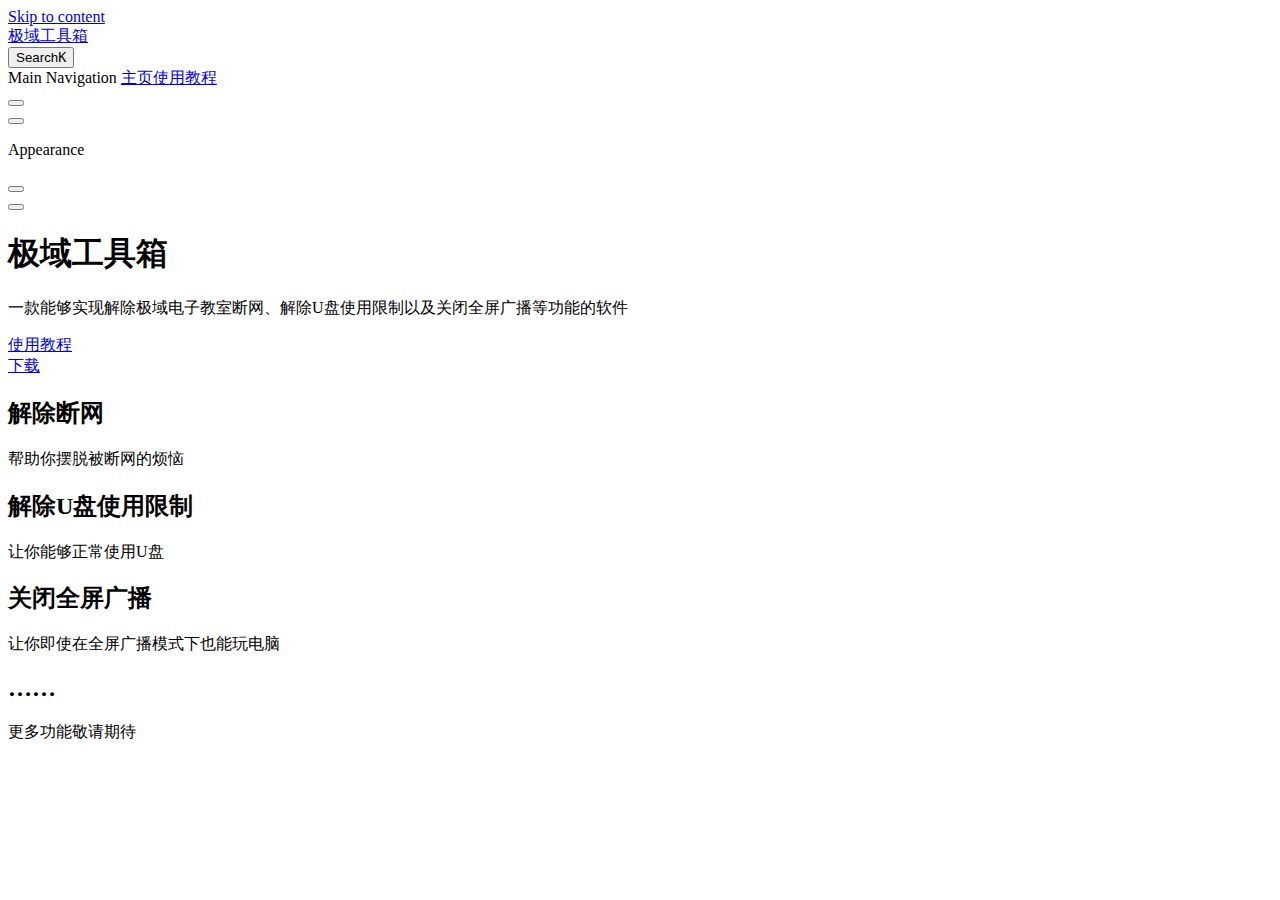
==== index.html @ 717db99d "Add files via upload" ====
<!DOCTYPE html>
<html lang="zh" dir="ltr">
  <head>
    <meta charset="utf-8">
    <meta name="viewport" content="width=device-width,initial-scale=1">
    <title>极域工具箱</title>
    <meta name="description" content="一款能够实现解除极域电子教室断网、解除U盘使用限制以及关闭全屏广播等功能的软件">
    <meta name="generator" content="VitePress v1.3.2">
    <link rel="preload stylesheet" href="/assets/style.B5xXGE2i.css" as="style">
    
    <script type="module" src="/assets/app.D_YdHVJB.js"></script>
    <link rel="preload" href="/assets/inter-roman-latin.Di8DUHzh.woff2" as="font" type="font/woff2" crossorigin="">
    <link rel="modulepreload" href="/assets/chunks/theme.BjsMcKOD.js">
    <link rel="modulepreload" href="/assets/chunks/framework.CkanPyGb.js">
    <link rel="modulepreload" href="/assets/index.md.BhMnAiHg.lean.js">
    <script id="check-dark-mode">(()=>{const e=localStorage.getItem("vitepress-theme-appearance")||"auto",a=window.matchMedia("(prefers-color-scheme: dark)").matches;(!e||e==="auto"?a:e==="dark")&&document.documentElement.classList.add("dark")})();</script>
    <script id="check-mac-os">document.documentElement.classList.toggle("mac",/Mac|iPhone|iPod|iPad/i.test(navigator.platform));</script>
  </head>
  <body>
    <div id="app"><div class="Layout" data-v-d8b57b2d><!--[--><!--]--><!--[--><span tabindex="-1" data-v-c8291ffa></span><a href="#VPContent" class="VPSkipLink visually-hidden" data-v-c8291ffa> Skip to content </a><!--]--><!----><header class="VPNav" data-v-d8b57b2d data-v-7ad780c2><div class="VPNavBar home top" data-v-7ad780c2 data-v-9fd4d1dd><div class="wrapper" data-v-9fd4d1dd><div class="container" data-v-9fd4d1dd><div class="title" data-v-9fd4d1dd><div class="VPNavBarTitle" data-v-9fd4d1dd data-v-0ad69264><a class="title" href="/" data-v-0ad69264><!--[--><!--]--><!--[--><img class="VPImage logo" src="/logo.png" alt data-v-ab19afbb><!--]--><span data-v-0ad69264>极域工具箱</span><!--[--><!--]--></a></div></div><div class="content" data-v-9fd4d1dd><div class="content-body" data-v-9fd4d1dd><!--[--><!--]--><div class="VPNavBarSearch search" data-v-9fd4d1dd><!--[--><!----><div id="local-search"><button type="button" class="DocSearch DocSearch-Button" aria-label="Search"><span class="DocSearch-Button-Container"><span class="vp-icon DocSearch-Search-Icon"></span><span class="DocSearch-Button-Placeholder">Search</span></span><span class="DocSearch-Button-Keys"><kbd class="DocSearch-Button-Key"></kbd><kbd class="DocSearch-Button-Key">K</kbd></span></button></div><!--]--></div><nav aria-labelledby="main-nav-aria-label" class="VPNavBarMenu menu" data-v-9fd4d1dd data-v-afb2845e><span id="main-nav-aria-label" class="visually-hidden" data-v-afb2845e> Main Navigation </span><!--[--><!--[--><a class="VPLink link VPNavBarMenuLink active" href="/" tabindex="0" data-v-afb2845e data-v-08fbf4b6><!--[--><span data-v-08fbf4b6>主页</span><!--]--></a><!--]--><!--[--><a class="VPLink link VPNavBarMenuLink" href="/download-and-use.html" tabindex="0" data-v-afb2845e data-v-08fbf4b6><!--[--><span data-v-08fbf4b6>使用教程</span><!--]--></a><!--]--><!--]--></nav><!----><div class="VPNavBarAppearance appearance" data-v-9fd4d1dd data-v-3f90c1a5><button class="VPSwitch VPSwitchAppearance" type="button" role="switch" title="Switch to dark theme" aria-checked="false" data-v-3f90c1a5 data-v-be9742d9 data-v-b4ccac88><span class="check" data-v-b4ccac88><span class="icon" data-v-b4ccac88><!--[--><span class="vpi-sun sun" data-v-be9742d9></span><span class="vpi-moon moon" data-v-be9742d9></span><!--]--></span></span></button></div><div class="VPSocialLinks VPNavBarSocialLinks social-links" data-v-9fd4d1dd data-v-ef6192dc data-v-e71e869c><!--[--><a class="VPSocialLink no-icon" href="https://github.com/liyixin21/JiyuToolBox" aria-label="github" target="_blank" rel="noopener" data-v-e71e869c data-v-358b6670><span class="vpi-social-github" /></a><!--]--></div><div class="VPFlyout VPNavBarExtra extra" data-v-9fd4d1dd data-v-f953d92f data-v-af5898d3><button type="button" class="button" aria-haspopup="true" aria-expanded="false" aria-label="extra navigation" data-v-af5898d3><span class="vpi-more-horizontal icon" data-v-af5898d3></span></button><div class="menu" data-v-af5898d3><div class="VPMenu" data-v-af5898d3 data-v-20ed86d6><!----><!--[--><!--[--><!----><div class="group" data-v-f953d92f><div class="item appearance" data-v-f953d92f><p class="label" data-v-f953d92f>Appearance</p><div class="appearance-action" data-v-f953d92f><button class="VPSwitch VPSwitchAppearance" type="button" role="switch" title="Switch to dark theme" aria-checked="false" data-v-f953d92f data-v-be9742d9 data-v-b4ccac88><span class="check" data-v-b4ccac88><span class="icon" data-v-b4ccac88><!--[--><span class="vpi-sun sun" data-v-be9742d9></span><span class="vpi-moon moon" data-v-be9742d9></span><!--]--></span></span></button></div></div></div><div class="group" data-v-f953d92f><div class="item social-links" data-v-f953d92f><div class="VPSocialLinks social-links-list" data-v-f953d92f data-v-e71e869c><!--[--><a class="VPSocialLink no-icon" href="https://github.com/liyixin21/JiyuToolBox" aria-label="github" target="_blank" rel="noopener" data-v-e71e869c data-v-358b6670><span class="vpi-social-github" /></a><!--]--></div></div></div><!--]--><!--]--></div></div></div><!--[--><!--]--><button type="button" class="VPNavBarHamburger hamburger" aria-label="mobile navigation" aria-expanded="false" aria-controls="VPNavScreen" data-v-9fd4d1dd data-v-6bee1efd><span class="container" data-v-6bee1efd><span class="top" data-v-6bee1efd></span><span class="middle" data-v-6bee1efd></span><span class="bottom" data-v-6bee1efd></span></span></button></div></div></div></div><div class="divider" data-v-9fd4d1dd><div class="divider-line" data-v-9fd4d1dd></div></div></div><!----></header><!----><!----><div class="VPContent is-home" id="VPContent" data-v-d8b57b2d data-v-9a6c75ad><div class="VPHome" data-v-9a6c75ad data-v-07b1ad08><!--[--><!--]--><div class="VPHero VPHomeHero" data-v-07b1ad08 data-v-b10c5094><div class="container" data-v-b10c5094><div class="main" data-v-b10c5094><!--[--><!--]--><!--[--><h1 class="name" data-v-b10c5094><span class="clip" data-v-b10c5094>极域工具箱</span></h1><!----><p class="tagline" data-v-b10c5094>一款能够实现解除极域电子教室断网、解除U盘使用限制以及关闭全屏广播等功能的软件</p><!--]--><!--[--><!--]--><div class="actions" data-v-b10c5094><!--[--><div class="action" data-v-b10c5094><a class="VPButton medium brand" href="/download-and-use.html" data-v-b10c5094 data-v-c9cf0e3c>使用教程</a></div><div class="action" data-v-b10c5094><a class="VPButton medium alt" href="https://ghproxy.23250232.xyz/https://raw.githubusercontent.com/liyixin21/JiyuToolBox/main/%E6%9E%81%E5%9F%9F%E5%B7%A5%E5%85%B7%E7%AE%B1.exe" target="_blank" rel="noreferrer" data-v-b10c5094 data-v-c9cf0e3c>下载</a></div><!--]--></div><!--[--><!--]--></div><!----></div></div><!--[--><!--]--><!--[--><!--]--><div class="VPFeatures VPHomeFeatures" data-v-07b1ad08 data-v-b1eea84a><div class="container" data-v-b1eea84a><div class="items" data-v-b1eea84a><!--[--><div class="grid-4 item" data-v-b1eea84a><div class="VPLink no-icon VPFeature" data-v-b1eea84a data-v-bd37d1a2><!--[--><article class="box" data-v-bd37d1a2><!----><h2 class="title" data-v-bd37d1a2>解除断网</h2><p class="details" data-v-bd37d1a2>帮助你摆脱被断网的烦恼</p><!----></article><!--]--></div></div><div class="grid-4 item" data-v-b1eea84a><div class="VPLink no-icon VPFeature" data-v-b1eea84a data-v-bd37d1a2><!--[--><article class="box" data-v-bd37d1a2><!----><h2 class="title" data-v-bd37d1a2>解除U盘使用限制</h2><p class="details" data-v-bd37d1a2>让你能够正常使用U盘</p><!----></article><!--]--></div></div><div class="grid-4 item" data-v-b1eea84a><div class="VPLink no-icon VPFeature" data-v-b1eea84a data-v-bd37d1a2><!--[--><article class="box" data-v-bd37d1a2><!----><h2 class="title" data-v-bd37d1a2>关闭全屏广播</h2><p class="details" data-v-bd37d1a2>让你即使在全屏广播模式下也能玩电脑</p><!----></article><!--]--></div></div><div class="grid-4 item" data-v-b1eea84a><div class="VPLink no-icon VPFeature" data-v-b1eea84a data-v-bd37d1a2><!--[--><article class="box" data-v-bd37d1a2><!----><h2 class="title" data-v-bd37d1a2>……</h2><p class="details" data-v-bd37d1a2>更多功能敬请期待</p><!----></article><!--]--></div></div><!--]--></div></div></div><!--[--><!--]--><div class="vp-doc container" style="" data-v-07b1ad08 data-v-c141a4bd><!--[--><div style="position:relative;" data-v-07b1ad08><div></div></div><!--]--></div></div></div><!----><!--[--><!--]--></div></div>
    <script>window.__VP_HASH_MAP__=JSON.parse("{\"download-and-use.md\":\"rXNvMW2x\",\"index.md\":\"BhMnAiHg\"}");window.__VP_SITE_DATA__=JSON.parse("{\"lang\":\"zh\",\"dir\":\"ltr\",\"title\":\"极域工具箱\",\"description\":\"一款能够实现解除极域电子教室断网、解除U盘使用限制以及关闭全屏广播等功能的软件\",\"base\":\"/\",\"head\":[],\"router\":{\"prefetchLinks\":true},\"appearance\":true,\"themeConfig\":{\"search\":{\"provider\":\"local\"},\"logo\":\"/logo.png\",\"nav\":[{\"text\":\"主页\",\"link\":\"/\"},{\"text\":\"使用教程\",\"link\":\"/download-and-use\"}],\"sidebar\":[{\"text\":\"使用教程\",\"items\":[{\"text\":\"如何下载与使用\",\"link\":\"/download-and-use\"}]}],\"socialLinks\":[{\"icon\":\"github\",\"link\":\"https://github.com/liyixin21/JiyuToolBox\"}]},\"locales\":{},\"scrollOffset\":134,\"cleanUrls\":false}");</script>
    
  </body>
</html>
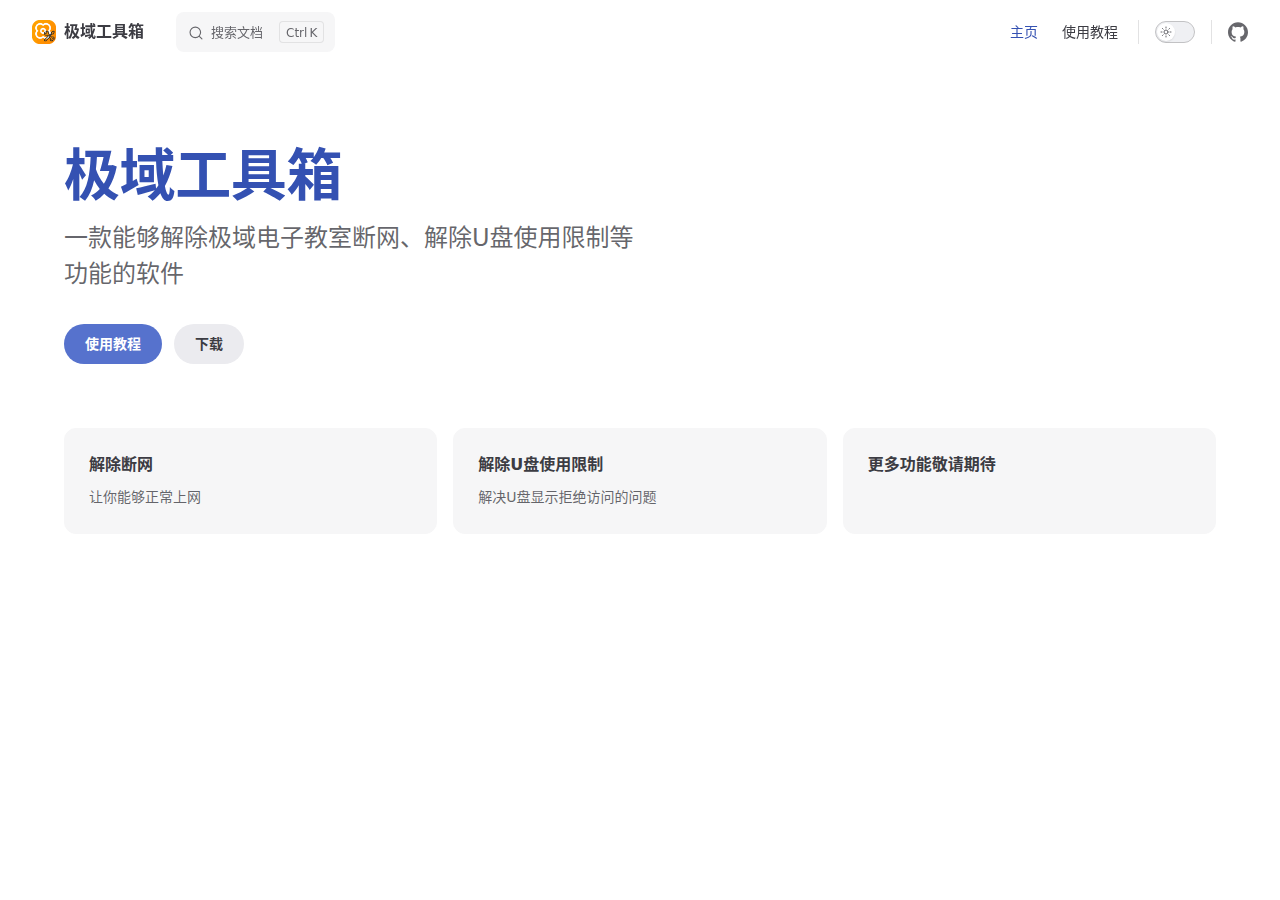
==== commit 42b70969: "Add files via upload" ====
--- a/index.html
+++ b/index.html
@@ -4,21 +4,22 @@
     <meta charset="utf-8">
     <meta name="viewport" content="width=device-width,initial-scale=1">
     <title>极域工具箱</title>
-    <meta name="description" content="一款能够实现解除极域电子教室断网、解除U盘使用限制以及关闭全屏广播等功能的软件">
+    <meta name="description" content="一款能够解除极域电子教室断网、解除U盘使用限制等功能的软件">
     <meta name="generator" content="VitePress v1.3.2">
-    <link rel="preload stylesheet" href="/assets/style.B5xXGE2i.css" as="style">
+    <link rel="preload stylesheet" href="/assets/style.D3GXLFik.css" as="style">
     
-    <script type="module" src="/assets/app.D_YdHVJB.js"></script>
+    <script type="module" src="/assets/app.B56YH7jS.js"></script>
     <link rel="preload" href="/assets/inter-roman-latin.Di8DUHzh.woff2" as="font" type="font/woff2" crossorigin="">
-    <link rel="modulepreload" href="/assets/chunks/theme.BjsMcKOD.js">
+    <link rel="modulepreload" href="/assets/chunks/theme.B5b6DV5w.js">
     <link rel="modulepreload" href="/assets/chunks/framework.CkanPyGb.js">
-    <link rel="modulepreload" href="/assets/index.md.BhMnAiHg.lean.js">
+    <link rel="modulepreload" href="/assets/index.md.q8oVbgBI.lean.js">
+    <link rel="icon" type="image/png" href="/logo.png">
     <script id="check-dark-mode">(()=>{const e=localStorage.getItem("vitepress-theme-appearance")||"auto",a=window.matchMedia("(prefers-color-scheme: dark)").matches;(!e||e==="auto"?a:e==="dark")&&document.documentElement.classList.add("dark")})();</script>
     <script id="check-mac-os">document.documentElement.classList.toggle("mac",/Mac|iPhone|iPod|iPad/i.test(navigator.platform));</script>
   </head>
   <body>
-    <div id="app"><div class="Layout" data-v-d8b57b2d><!--[--><!--]--><!--[--><span tabindex="-1" data-v-c8291ffa></span><a href="#VPContent" class="VPSkipLink visually-hidden" data-v-c8291ffa> Skip to content </a><!--]--><!----><header class="VPNav" data-v-d8b57b2d data-v-7ad780c2><div class="VPNavBar home top" data-v-7ad780c2 data-v-9fd4d1dd><div class="wrapper" data-v-9fd4d1dd><div class="container" data-v-9fd4d1dd><div class="title" data-v-9fd4d1dd><div class="VPNavBarTitle" data-v-9fd4d1dd data-v-0ad69264><a class="title" href="/" data-v-0ad69264><!--[--><!--]--><!--[--><img class="VPImage logo" src="/logo.png" alt data-v-ab19afbb><!--]--><span data-v-0ad69264>极域工具箱</span><!--[--><!--]--></a></div></div><div class="content" data-v-9fd4d1dd><div class="content-body" data-v-9fd4d1dd><!--[--><!--]--><div class="VPNavBarSearch search" data-v-9fd4d1dd><!--[--><!----><div id="local-search"><button type="button" class="DocSearch DocSearch-Button" aria-label="Search"><span class="DocSearch-Button-Container"><span class="vp-icon DocSearch-Search-Icon"></span><span class="DocSearch-Button-Placeholder">Search</span></span><span class="DocSearch-Button-Keys"><kbd class="DocSearch-Button-Key"></kbd><kbd class="DocSearch-Button-Key">K</kbd></span></button></div><!--]--></div><nav aria-labelledby="main-nav-aria-label" class="VPNavBarMenu menu" data-v-9fd4d1dd data-v-afb2845e><span id="main-nav-aria-label" class="visually-hidden" data-v-afb2845e> Main Navigation </span><!--[--><!--[--><a class="VPLink link VPNavBarMenuLink active" href="/" tabindex="0" data-v-afb2845e data-v-08fbf4b6><!--[--><span data-v-08fbf4b6>主页</span><!--]--></a><!--]--><!--[--><a class="VPLink link VPNavBarMenuLink" href="/download-and-use.html" tabindex="0" data-v-afb2845e data-v-08fbf4b6><!--[--><span data-v-08fbf4b6>使用教程</span><!--]--></a><!--]--><!--]--></nav><!----><div class="VPNavBarAppearance appearance" data-v-9fd4d1dd data-v-3f90c1a5><button class="VPSwitch VPSwitchAppearance" type="button" role="switch" title="Switch to dark theme" aria-checked="false" data-v-3f90c1a5 data-v-be9742d9 data-v-b4ccac88><span class="check" data-v-b4ccac88><span class="icon" data-v-b4ccac88><!--[--><span class="vpi-sun sun" data-v-be9742d9></span><span class="vpi-moon moon" data-v-be9742d9></span><!--]--></span></span></button></div><div class="VPSocialLinks VPNavBarSocialLinks social-links" data-v-9fd4d1dd data-v-ef6192dc data-v-e71e869c><!--[--><a class="VPSocialLink no-icon" href="https://github.com/liyixin21/JiyuToolBox" aria-label="github" target="_blank" rel="noopener" data-v-e71e869c data-v-358b6670><span class="vpi-social-github" /></a><!--]--></div><div class="VPFlyout VPNavBarExtra extra" data-v-9fd4d1dd data-v-f953d92f data-v-af5898d3><button type="button" class="button" aria-haspopup="true" aria-expanded="false" aria-label="extra navigation" data-v-af5898d3><span class="vpi-more-horizontal icon" data-v-af5898d3></span></button><div class="menu" data-v-af5898d3><div class="VPMenu" data-v-af5898d3 data-v-20ed86d6><!----><!--[--><!--[--><!----><div class="group" data-v-f953d92f><div class="item appearance" data-v-f953d92f><p class="label" data-v-f953d92f>Appearance</p><div class="appearance-action" data-v-f953d92f><button class="VPSwitch VPSwitchAppearance" type="button" role="switch" title="Switch to dark theme" aria-checked="false" data-v-f953d92f data-v-be9742d9 data-v-b4ccac88><span class="check" data-v-b4ccac88><span class="icon" data-v-b4ccac88><!--[--><span class="vpi-sun sun" data-v-be9742d9></span><span class="vpi-moon moon" data-v-be9742d9></span><!--]--></span></span></button></div></div></div><div class="group" data-v-f953d92f><div class="item social-links" data-v-f953d92f><div class="VPSocialLinks social-links-list" data-v-f953d92f data-v-e71e869c><!--[--><a class="VPSocialLink no-icon" href="https://github.com/liyixin21/JiyuToolBox" aria-label="github" target="_blank" rel="noopener" data-v-e71e869c data-v-358b6670><span class="vpi-social-github" /></a><!--]--></div></div></div><!--]--><!--]--></div></div></div><!--[--><!--]--><button type="button" class="VPNavBarHamburger hamburger" aria-label="mobile navigation" aria-expanded="false" aria-controls="VPNavScreen" data-v-9fd4d1dd data-v-6bee1efd><span class="container" data-v-6bee1efd><span class="top" data-v-6bee1efd></span><span class="middle" data-v-6bee1efd></span><span class="bottom" data-v-6bee1efd></span></span></button></div></div></div></div><div class="divider" data-v-9fd4d1dd><div class="divider-line" data-v-9fd4d1dd></div></div></div><!----></header><!----><!----><div class="VPContent is-home" id="VPContent" data-v-d8b57b2d data-v-9a6c75ad><div class="VPHome" data-v-9a6c75ad data-v-07b1ad08><!--[--><!--]--><div class="VPHero VPHomeHero" data-v-07b1ad08 data-v-b10c5094><div class="container" data-v-b10c5094><div class="main" data-v-b10c5094><!--[--><!--]--><!--[--><h1 class="name" data-v-b10c5094><span class="clip" data-v-b10c5094>极域工具箱</span></h1><!----><p class="tagline" data-v-b10c5094>一款能够实现解除极域电子教室断网、解除U盘使用限制以及关闭全屏广播等功能的软件</p><!--]--><!--[--><!--]--><div class="actions" data-v-b10c5094><!--[--><div class="action" data-v-b10c5094><a class="VPButton medium brand" href="/download-and-use.html" data-v-b10c5094 data-v-c9cf0e3c>使用教程</a></div><div class="action" data-v-b10c5094><a class="VPButton medium alt" href="https://ghproxy.23250232.xyz/https://raw.githubusercontent.com/liyixin21/JiyuToolBox/main/%E6%9E%81%E5%9F%9F%E5%B7%A5%E5%85%B7%E7%AE%B1.exe" target="_blank" rel="noreferrer" data-v-b10c5094 data-v-c9cf0e3c>下载</a></div><!--]--></div><!--[--><!--]--></div><!----></div></div><!--[--><!--]--><!--[--><!--]--><div class="VPFeatures VPHomeFeatures" data-v-07b1ad08 data-v-b1eea84a><div class="container" data-v-b1eea84a><div class="items" data-v-b1eea84a><!--[--><div class="grid-4 item" data-v-b1eea84a><div class="VPLink no-icon VPFeature" data-v-b1eea84a data-v-bd37d1a2><!--[--><article class="box" data-v-bd37d1a2><!----><h2 class="title" data-v-bd37d1a2>解除断网</h2><p class="details" data-v-bd37d1a2>帮助你摆脱被断网的烦恼</p><!----></article><!--]--></div></div><div class="grid-4 item" data-v-b1eea84a><div class="VPLink no-icon VPFeature" data-v-b1eea84a data-v-bd37d1a2><!--[--><article class="box" data-v-bd37d1a2><!----><h2 class="title" data-v-bd37d1a2>解除U盘使用限制</h2><p class="details" data-v-bd37d1a2>让你能够正常使用U盘</p><!----></article><!--]--></div></div><div class="grid-4 item" data-v-b1eea84a><div class="VPLink no-icon VPFeature" data-v-b1eea84a data-v-bd37d1a2><!--[--><article class="box" data-v-bd37d1a2><!----><h2 class="title" data-v-bd37d1a2>关闭全屏广播</h2><p class="details" data-v-bd37d1a2>让你即使在全屏广播模式下也能玩电脑</p><!----></article><!--]--></div></div><div class="grid-4 item" data-v-b1eea84a><div class="VPLink no-icon VPFeature" data-v-b1eea84a data-v-bd37d1a2><!--[--><article class="box" data-v-bd37d1a2><!----><h2 class="title" data-v-bd37d1a2>……</h2><p class="details" data-v-bd37d1a2>更多功能敬请期待</p><!----></article><!--]--></div></div><!--]--></div></div></div><!--[--><!--]--><div class="vp-doc container" style="" data-v-07b1ad08 data-v-c141a4bd><!--[--><div style="position:relative;" data-v-07b1ad08><div></div></div><!--]--></div></div></div><!----><!--[--><!--]--></div></div>
-    <script>window.__VP_HASH_MAP__=JSON.parse("{\"download-and-use.md\":\"rXNvMW2x\",\"index.md\":\"BhMnAiHg\"}");window.__VP_SITE_DATA__=JSON.parse("{\"lang\":\"zh\",\"dir\":\"ltr\",\"title\":\"极域工具箱\",\"description\":\"一款能够实现解除极域电子教室断网、解除U盘使用限制以及关闭全屏广播等功能的软件\",\"base\":\"/\",\"head\":[],\"router\":{\"prefetchLinks\":true},\"appearance\":true,\"themeConfig\":{\"search\":{\"provider\":\"local\"},\"logo\":\"/logo.png\",\"nav\":[{\"text\":\"主页\",\"link\":\"/\"},{\"text\":\"使用教程\",\"link\":\"/download-and-use\"}],\"sidebar\":[{\"text\":\"使用教程\",\"items\":[{\"text\":\"如何下载与使用\",\"link\":\"/download-and-use\"}]}],\"socialLinks\":[{\"icon\":\"github\",\"link\":\"https://github.com/liyixin21/JiyuToolBox\"}]},\"locales\":{},\"scrollOffset\":134,\"cleanUrls\":false}");</script>
+    <div id="app"><div class="Layout" data-v-d8b57b2d><!--[--><!--]--><!--[--><span tabindex="-1" data-v-c8291ffa></span><a href="#VPContent" class="VPSkipLink visually-hidden" data-v-c8291ffa> Skip to content </a><!--]--><!----><header class="VPNav" data-v-d8b57b2d data-v-7ad780c2><div class="VPNavBar home top" data-v-7ad780c2 data-v-9fd4d1dd><div class="wrapper" data-v-9fd4d1dd><div class="container" data-v-9fd4d1dd><div class="title" data-v-9fd4d1dd><div class="VPNavBarTitle" data-v-9fd4d1dd data-v-0ad69264><a class="title" href="/" data-v-0ad69264><!--[--><!--]--><!--[--><img class="VPImage logo" src="/logo.png" alt data-v-ab19afbb><!--]--><span data-v-0ad69264>极域工具箱</span><!--[--><!--]--></a></div></div><div class="content" data-v-9fd4d1dd><div class="content-body" data-v-9fd4d1dd><!--[--><!--]--><div class="VPNavBarSearch search" data-v-9fd4d1dd><!--[--><!----><div id="local-search"><button type="button" class="DocSearch DocSearch-Button" aria-label="Search"><span class="DocSearch-Button-Container"><span class="vp-icon DocSearch-Search-Icon"></span><span class="DocSearch-Button-Placeholder">搜索文档</span></span><span class="DocSearch-Button-Keys"><kbd class="DocSearch-Button-Key"></kbd><kbd class="DocSearch-Button-Key">K</kbd></span></button></div><!--]--></div><nav aria-labelledby="main-nav-aria-label" class="VPNavBarMenu menu" data-v-9fd4d1dd data-v-afb2845e><span id="main-nav-aria-label" class="visually-hidden" data-v-afb2845e> Main Navigation </span><!--[--><!--[--><a class="VPLink link VPNavBarMenuLink active" href="/" tabindex="0" data-v-afb2845e data-v-08fbf4b6><!--[--><span data-v-08fbf4b6>主页</span><!--]--></a><!--]--><!--[--><a class="VPLink link VPNavBarMenuLink" href="/download-and-use" tabindex="0" data-v-afb2845e data-v-08fbf4b6><!--[--><span data-v-08fbf4b6>使用教程</span><!--]--></a><!--]--><!--]--></nav><!----><div class="VPNavBarAppearance appearance" data-v-9fd4d1dd data-v-3f90c1a5><button class="VPSwitch VPSwitchAppearance" type="button" role="switch" title="切换到深色模式" aria-checked="false" data-v-3f90c1a5 data-v-f57915cf data-v-b4ccac88><span class="check" data-v-b4ccac88><span class="icon" data-v-b4ccac88><!--[--><span class="vpi-sun sun" data-v-f57915cf></span><span class="vpi-moon moon" data-v-f57915cf></span><!--]--></span></span></button></div><div class="VPSocialLinks VPNavBarSocialLinks social-links" data-v-9fd4d1dd data-v-ef6192dc data-v-e71e869c><!--[--><a class="VPSocialLink no-icon" href="https://github.com/liyixin21/JiyuToolBox" aria-label="github" target="_blank" rel="noopener" data-v-e71e869c data-v-358b6670><span class="vpi-social-github" /></a><!--]--></div><div class="VPFlyout VPNavBarExtra extra" data-v-9fd4d1dd data-v-f953d92f data-v-af5898d3><button type="button" class="button" aria-haspopup="true" aria-expanded="false" aria-label="extra navigation" data-v-af5898d3><span class="vpi-more-horizontal icon" data-v-af5898d3></span></button><div class="menu" data-v-af5898d3><div class="VPMenu" data-v-af5898d3 data-v-20ed86d6><!----><!--[--><!--[--><!----><div class="group" data-v-f953d92f><div class="item appearance" data-v-f953d92f><p class="label" data-v-f953d92f>主题</p><div class="appearance-action" data-v-f953d92f><button class="VPSwitch VPSwitchAppearance" type="button" role="switch" title="切换到深色模式" aria-checked="false" data-v-f953d92f data-v-f57915cf data-v-b4ccac88><span class="check" data-v-b4ccac88><span class="icon" data-v-b4ccac88><!--[--><span class="vpi-sun sun" data-v-f57915cf></span><span class="vpi-moon moon" data-v-f57915cf></span><!--]--></span></span></button></div></div></div><div class="group" data-v-f953d92f><div class="item social-links" data-v-f953d92f><div class="VPSocialLinks social-links-list" data-v-f953d92f data-v-e71e869c><!--[--><a class="VPSocialLink no-icon" href="https://github.com/liyixin21/JiyuToolBox" aria-label="github" target="_blank" rel="noopener" data-v-e71e869c data-v-358b6670><span class="vpi-social-github" /></a><!--]--></div></div></div><!--]--><!--]--></div></div></div><!--[--><!--]--><button type="button" class="VPNavBarHamburger hamburger" aria-label="mobile navigation" aria-expanded="false" aria-controls="VPNavScreen" data-v-9fd4d1dd data-v-6bee1efd><span class="container" data-v-6bee1efd><span class="top" data-v-6bee1efd></span><span class="middle" data-v-6bee1efd></span><span class="bottom" data-v-6bee1efd></span></span></button></div></div></div></div><div class="divider" data-v-9fd4d1dd><div class="divider-line" data-v-9fd4d1dd></div></div></div><!----></header><!----><!----><div class="VPContent is-home" id="VPContent" data-v-d8b57b2d data-v-9a6c75ad><div class="VPHome" data-v-9a6c75ad data-v-07b1ad08><!--[--><!--]--><div class="VPHero VPHomeHero" data-v-07b1ad08 data-v-b10c5094><div class="container" data-v-b10c5094><div class="main" data-v-b10c5094><!--[--><!--]--><!--[--><h1 class="name" data-v-b10c5094><span class="clip" data-v-b10c5094>极域工具箱</span></h1><!----><p class="tagline" data-v-b10c5094>一款能够解除极域电子教室断网、解除U盘使用限制等功能的软件</p><!--]--><!--[--><!--]--><div class="actions" data-v-b10c5094><!--[--><div class="action" data-v-b10c5094><a class="VPButton medium brand" href="/download-and-use" data-v-b10c5094 data-v-c9cf0e3c>使用教程</a></div><div class="action" data-v-b10c5094><a class="VPButton medium alt" href="https://ghproxy.23250232.xyz/https://raw.githubusercontent.com/liyixin21/JiyuToolBox/main/%E6%9E%81%E5%9F%9F%E5%B7%A5%E5%85%B7%E7%AE%B1.exe" target="_blank" rel="noreferrer" data-v-b10c5094 data-v-c9cf0e3c>下载</a></div><!--]--></div><!--[--><!--]--></div><!----></div></div><!--[--><!--]--><!--[--><!--]--><div class="VPFeatures VPHomeFeatures" data-v-07b1ad08 data-v-b1eea84a><div class="container" data-v-b1eea84a><div class="items" data-v-b1eea84a><!--[--><div class="grid-3 item" data-v-b1eea84a><div class="VPLink no-icon VPFeature" data-v-b1eea84a data-v-bd37d1a2><!--[--><article class="box" data-v-bd37d1a2><!----><h2 class="title" data-v-bd37d1a2>解除断网</h2><p class="details" data-v-bd37d1a2>让你能够正常上网</p><!----></article><!--]--></div></div><div class="grid-3 item" data-v-b1eea84a><div class="VPLink no-icon VPFeature" data-v-b1eea84a data-v-bd37d1a2><!--[--><article class="box" data-v-bd37d1a2><!----><h2 class="title" data-v-bd37d1a2>解除U盘使用限制</h2><p class="details" data-v-bd37d1a2>解决U盘显示拒绝访问的问题</p><!----></article><!--]--></div></div><div class="grid-3 item" data-v-b1eea84a><div class="VPLink no-icon VPFeature" data-v-b1eea84a data-v-bd37d1a2><!--[--><article class="box" data-v-bd37d1a2><!----><h2 class="title" data-v-bd37d1a2>更多功能敬请期待</h2><!----><!----></article><!--]--></div></div><!--]--></div></div></div><!--[--><!--]--><div class="vp-doc container" style="" data-v-07b1ad08 data-v-c141a4bd><!--[--><div style="position:relative;" data-v-07b1ad08><div></div></div><!--]--></div></div></div><!----><!--[--><!--]--></div></div>
+    <script>window.__VP_HASH_MAP__=JSON.parse("{\"download-and-use.md\":\"rXNvMW2x\",\"index.md\":\"q8oVbgBI\"}");window.__VP_SITE_DATA__=JSON.parse("{\"lang\":\"zh\",\"dir\":\"ltr\",\"title\":\"极域工具箱\",\"description\":\"一款能够解除极域电子教室断网、解除U盘使用限制等功能的软件\",\"base\":\"/\",\"head\":[],\"router\":{\"prefetchLinks\":true},\"appearance\":true,\"themeConfig\":{\"search\":{\"provider\":\"local\"},\"logo\":\"/logo.png\",\"nav\":[{\"text\":\"主页\",\"link\":\"/\"},{\"text\":\"使用教程\",\"link\":\"/download-and-use\"}],\"sidebar\":[{\"text\":\"使用教程\",\"items\":[{\"text\":\"如何下载与使用\",\"link\":\"/download-and-use\"}]}],\"socialLinks\":[{\"icon\":\"github\",\"link\":\"https://github.com/liyixin21/JiyuToolBox\"}]},\"locales\":{},\"scrollOffset\":134,\"cleanUrls\":true}");</script>
     
   </body>
 </html>--- a/assets/style.D3GXLFik.css
+++ b/assets/style.D3GXLFik.css
@@ -0,0 +1 @@
+@font-face{font-family:Inter;font-style:normal;font-weight:100 900;font-display:swap;src:url(/assets/inter-roman-cyrillic-ext.BBPuwvHQ.woff2) format("woff2");unicode-range:U+0460-052F,U+1C80-1C88,U+20B4,U+2DE0-2DFF,U+A640-A69F,U+FE2E-FE2F}@font-face{font-family:Inter;font-style:normal;font-weight:100 900;font-display:swap;src:url(/assets/inter-roman-cyrillic.C5lxZ8CY.woff2) format("woff2");unicode-range:U+0301,U+0400-045F,U+0490-0491,U+04B0-04B1,U+2116}@font-face{font-family:Inter;font-style:normal;font-weight:100 900;font-display:swap;src:url(/assets/inter-roman-greek-ext.CqjqNYQ-.woff2) format("woff2");unicode-range:U+1F00-1FFF}@font-face{font-family:Inter;font-style:normal;font-weight:100 900;font-display:swap;src:url(/assets/inter-roman-greek.BBVDIX6e.woff2) format("woff2");unicode-range:U+0370-0377,U+037A-037F,U+0384-038A,U+038C,U+038E-03A1,U+03A3-03FF}@font-face{font-family:Inter;font-style:normal;font-weight:100 900;font-display:swap;src:url(/assets/inter-roman-vietnamese.BjW4sHH5.woff2) format("woff2");unicode-range:U+0102-0103,U+0110-0111,U+0128-0129,U+0168-0169,U+01A0-01A1,U+01AF-01B0,U+0300-0301,U+0303-0304,U+0308-0309,U+0323,U+0329,U+1EA0-1EF9,U+20AB}@font-face{font-family:Inter;font-style:normal;font-weight:100 900;font-display:swap;src:url(/assets/inter-roman-latin-ext.4ZJIpNVo.woff2) format("woff2");unicode-range:U+0100-02AF,U+0304,U+0308,U+0329,U+1E00-1E9F,U+1EF2-1EFF,U+2020,U+20A0-20AB,U+20AD-20C0,U+2113,U+2C60-2C7F,U+A720-A7FF}@font-face{font-family:Inter;font-style:normal;font-weight:100 900;font-display:swap;src:url(/assets/inter-roman-latin.Di8DUHzh.woff2) format("woff2");unicode-range:U+0000-00FF,U+0131,U+0152-0153,U+02BB-02BC,U+02C6,U+02DA,U+02DC,U+0304,U+0308,U+0329,U+2000-206F,U+2074,U+20AC,U+2122,U+2191,U+2193,U+2212,U+2215,U+FEFF,U+FFFD}@font-face{font-family:Inter;font-style:italic;font-weight:100 900;font-display:swap;src:url(/assets/inter-italic-cyrillic-ext.r48I6akx.woff2) format("woff2");unicode-range:U+0460-052F,U+1C80-1C88,U+20B4,U+2DE0-2DFF,U+A640-A69F,U+FE2E-FE2F}@font-face{font-family:Inter;font-style:italic;font-weight:100 900;font-display:swap;src:url(/assets/inter-italic-cyrillic.By2_1cv3.woff2) format("woff2");unicode-range:U+0301,U+0400-045F,U+0490-0491,U+04B0-04B1,U+2116}@font-face{font-family:Inter;font-style:italic;font-weight:100 900;font-display:swap;src:url(/assets/inter-italic-greek-ext.1u6EdAuj.woff2) format("woff2");unicode-range:U+1F00-1FFF}@font-face{font-family:Inter;font-style:italic;font-weight:100 900;font-display:swap;src:url(/assets/inter-italic-greek.DJ8dCoTZ.woff2) format("woff2");unicode-range:U+0370-0377,U+037A-037F,U+0384-038A,U+038C,U+038E-03A1,U+03A3-03FF}@font-face{font-family:Inter;font-style:italic;font-weight:100 900;font-display:swap;src:url(/assets/inter-italic-vietnamese.BSbpV94h.woff2) format("woff2");unicode-range:U+0102-0103,U+0110-0111,U+0128-0129,U+0168-0169,U+01A0-01A1,U+01AF-01B0,U+0300-0301,U+0303-0304,U+0308-0309,U+0323,U+0329,U+1EA0-1EF9,U+20AB}@font-face{font-family:Inter;font-style:italic;font-weight:100 900;font-display:swap;src:url(/assets/inter-italic-latin-ext.CN1xVJS-.woff2) format("woff2");unicode-range:U+0100-02AF,U+0304,U+0308,U+0329,U+1E00-1E9F,U+1EF2-1EFF,U+2020,U+20A0-20AB,U+20AD-20C0,U+2113,U+2C60-2C7F,U+A720-A7FF}@font-face{font-family:Inter;font-style:italic;font-weight:100 900;font-display:swap;src:url(/assets/inter-italic-latin.C2AdPX0b.woff2) format("woff2");unicode-range:U+0000-00FF,U+0131,U+0152-0153,U+02BB-02BC,U+02C6,U+02DA,U+02DC,U+0304,U+0308,U+0329,U+2000-206F,U+2074,U+20AC,U+2122,U+2191,U+2193,U+2212,U+2215,U+FEFF,U+FFFD}@font-face{font-family:Punctuation SC;font-weight:400;src:local("PingFang SC Regular"),local("Noto Sans CJK SC"),local("Microsoft YaHei");unicode-range:U+201C,U+201D,U+2018,U+2019,U+2E3A,U+2014,U+2013,U+2026,U+00B7,U+007E,U+002F}@font-face{font-family:Punctuation SC;font-weight:500;src:local("PingFang SC Medium"),local("Noto Sans CJK SC"),local("Microsoft YaHei");unicode-range:U+201C,U+201D,U+2018,U+2019,U+2E3A,U+2014,U+2013,U+2026,U+00B7,U+007E,U+002F}@font-face{font-family:Punctuation SC;font-weight:600;src:local("PingFang SC Semibold"),local("Noto Sans CJK SC Bold"),local("Microsoft YaHei Bold");unicode-range:U+201C,U+201D,U+2018,U+2019,U+2E3A,U+2014,U+2013,U+2026,U+00B7,U+007E,U+002F}@font-face{font-family:Punctuation SC;font-weight:700;src:local("PingFang SC Semibold"),local("Noto Sans CJK SC Bold"),local("Microsoft YaHei Bold");unicode-range:U+201C,U+201D,U+2018,U+2019,U+2E3A,U+2014,U+2013,U+2026,U+00B7,U+007E,U+002F}:root{--vp-c-white: #ffffff;--vp-c-black: #000000;--vp-c-neutral: var(--vp-c-black);--vp-c-neutral-inverse: var(--vp-c-white)}.dark{--vp-c-neutral: var(--vp-c-white);--vp-c-neutral-inverse: var(--vp-c-black)}:root{--vp-c-gray-1: #dddde3;--vp-c-gray-2: #e4e4e9;--vp-c-gray-3: #ebebef;--vp-c-gray-soft: rgba(142, 150, 170, .14);--vp-c-indigo-1: #3451b2;--vp-c-indigo-2: #3a5ccc;--vp-c-indigo-3: #5672cd;--vp-c-indigo-soft: rgba(100, 108, 255, .14);--vp-c-purple-1: #6f42c1;--vp-c-purple-2: #7e4cc9;--vp-c-purple-3: #8e5cd9;--vp-c-purple-soft: rgba(159, 122, 234, .14);--vp-c-green-1: #18794e;--vp-c-green-2: #299764;--vp-c-green-3: #30a46c;--vp-c-green-soft: rgba(16, 185, 129, .14);--vp-c-yellow-1: #915930;--vp-c-yellow-2: #946300;--vp-c-yellow-3: #9f6a00;--vp-c-yellow-soft: rgba(234, 179, 8, .14);--vp-c-red-1: #b8272c;--vp-c-red-2: #d5393e;--vp-c-red-3: #e0575b;--vp-c-red-soft: rgba(244, 63, 94, .14);--vp-c-sponsor: #db2777}.dark{--vp-c-gray-1: #515c67;--vp-c-gray-2: #414853;--vp-c-gray-3: #32363f;--vp-c-gray-soft: rgba(101, 117, 133, .16);--vp-c-indigo-1: #a8b1ff;--vp-c-indigo-2: #5c73e7;--vp-c-indigo-3: #3e63dd;--vp-c-indigo-soft: rgba(100, 108, 255, .16);--vp-c-purple-1: #c8abfa;--vp-c-purple-2: #a879e6;--vp-c-purple-3: #8e5cd9;--vp-c-purple-soft: rgba(159, 122, 234, .16);--vp-c-green-1: #3dd68c;--vp-c-green-2: #30a46c;--vp-c-green-3: #298459;--vp-c-green-soft: rgba(16, 185, 129, .16);--vp-c-yellow-1: #f9b44e;--vp-c-yellow-2: #da8b17;--vp-c-yellow-3: #a46a0a;--vp-c-yellow-soft: rgba(234, 179, 8, .16);--vp-c-red-1: #f66f81;--vp-c-red-2: #f14158;--vp-c-red-3: #b62a3c;--vp-c-red-soft: rgba(244, 63, 94, .16)}:root{--vp-c-bg: #ffffff;--vp-c-bg-alt: #f6f6f7;--vp-c-bg-elv: #ffffff;--vp-c-bg-soft: #f6f6f7}.dark{--vp-c-bg: #1b1b1f;--vp-c-bg-alt: #161618;--vp-c-bg-elv: #202127;--vp-c-bg-soft: #202127}:root{--vp-c-border: #c2c2c4;--vp-c-divider: #e2e2e3;--vp-c-gutter: #e2e2e3}.dark{--vp-c-border: #3c3f44;--vp-c-divider: #2e2e32;--vp-c-gutter: #000000}:root{--vp-c-text-1: rgba(60, 60, 67);--vp-c-text-2: rgba(60, 60, 67, .78);--vp-c-text-3: rgba(60, 60, 67, .56)}.dark{--vp-c-text-1: rgba(255, 255, 245, .86);--vp-c-text-2: rgba(235, 235, 245, .6);--vp-c-text-3: rgba(235, 235, 245, .38)}:root{--vp-c-default-1: var(--vp-c-gray-1);--vp-c-default-2: var(--vp-c-gray-2);--vp-c-default-3: var(--vp-c-gray-3);--vp-c-default-soft: var(--vp-c-gray-soft);--vp-c-brand-1: var(--vp-c-indigo-1);--vp-c-brand-2: var(--vp-c-indigo-2);--vp-c-brand-3: var(--vp-c-indigo-3);--vp-c-brand-soft: var(--vp-c-indigo-soft);--vp-c-brand: var(--vp-c-brand-1);--vp-c-tip-1: var(--vp-c-brand-1);--vp-c-tip-2: var(--vp-c-brand-2);--vp-c-tip-3: var(--vp-c-brand-3);--vp-c-tip-soft: var(--vp-c-brand-soft);--vp-c-note-1: var(--vp-c-brand-1);--vp-c-note-2: var(--vp-c-brand-2);--vp-c-note-3: var(--vp-c-brand-3);--vp-c-note-soft: var(--vp-c-brand-soft);--vp-c-success-1: var(--vp-c-green-1);--vp-c-success-2: var(--vp-c-green-2);--vp-c-success-3: var(--vp-c-green-3);--vp-c-success-soft: var(--vp-c-green-soft);--vp-c-important-1: var(--vp-c-purple-1);--vp-c-important-2: var(--vp-c-purple-2);--vp-c-important-3: var(--vp-c-purple-3);--vp-c-important-soft: var(--vp-c-purple-soft);--vp-c-warning-1: var(--vp-c-yellow-1);--vp-c-warning-2: var(--vp-c-yellow-2);--vp-c-warning-3: var(--vp-c-yellow-3);--vp-c-warning-soft: var(--vp-c-yellow-soft);--vp-c-danger-1: var(--vp-c-red-1);--vp-c-danger-2: var(--vp-c-red-2);--vp-c-danger-3: var(--vp-c-red-3);--vp-c-danger-soft: var(--vp-c-red-soft);--vp-c-caution-1: var(--vp-c-red-1);--vp-c-caution-2: var(--vp-c-red-2);--vp-c-caution-3: var(--vp-c-red-3);--vp-c-caution-soft: var(--vp-c-red-soft)}:root{--vp-font-family-base: "Inter", ui-sans-serif, system-ui, sans-serif, "Apple Color Emoji", "Segoe UI Emoji", "Segoe UI Symbol", "Noto Color Emoji";--vp-font-family-mono: ui-monospace, "Menlo", "Monaco", "Consolas", "Liberation Mono", "Courier New", monospace;font-optical-sizing:auto}:root:where(:lang(zh)){--vp-font-family-base: "Punctuation SC", "Inter", ui-sans-serif, system-ui, "PingFang SC", "Noto Sans CJK SC", "Noto Sans SC", "Heiti SC", "Microsoft YaHei", "DengXian", sans-serif, "Apple Color Emoji", "Segoe UI Emoji", "Segoe UI Symbol", "Noto Color Emoji"}:root{--vp-shadow-1: 0 1px 2px rgba(0, 0, 0, .04), 0 1px 2px rgba(0, 0, 0, .06);--vp-shadow-2: 0 3px 12px rgba(0, 0, 0, .07), 0 1px 4px rgba(0, 0, 0, .07);--vp-shadow-3: 0 12px 32px rgba(0, 0, 0, .1), 0 2px 6px rgba(0, 0, 0, .08);--vp-shadow-4: 0 14px 44px rgba(0, 0, 0, .12), 0 3px 9px rgba(0, 0, 0, .12);--vp-shadow-5: 0 18px 56px rgba(0, 0, 0, .16), 0 4px 12px rgba(0, 0, 0, .16)}:root{--vp-z-index-footer: 10;--vp-z-index-local-nav: 20;--vp-z-index-nav: 30;--vp-z-index-layout-top: 40;--vp-z-index-backdrop: 50;--vp-z-index-sidebar: 60}@media (min-width: 960px){:root{--vp-z-index-sidebar: 25}}:root{--vp-layout-max-width: 1440px}:root{--vp-header-anchor-symbol: "#"}:root{--vp-code-line-height: 1.7;--vp-code-font-size: .875em;--vp-code-color: var(--vp-c-brand-1);--vp-code-link-color: var(--vp-c-brand-1);--vp-code-link-hover-color: var(--vp-c-brand-2);--vp-code-bg: var(--vp-c-default-soft);--vp-code-block-color: var(--vp-c-text-2);--vp-code-block-bg: var(--vp-c-bg-alt);--vp-code-block-divider-color: var(--vp-c-gutter);--vp-code-lang-color: var(--vp-c-text-3);--vp-code-line-highlight-color: var(--vp-c-default-soft);--vp-code-line-number-color: var(--vp-c-text-3);--vp-code-line-diff-add-color: var(--vp-c-success-soft);--vp-code-line-diff-add-symbol-color: var(--vp-c-success-1);--vp-code-line-diff-remove-color: var(--vp-c-danger-soft);--vp-code-line-diff-remove-symbol-color: var(--vp-c-danger-1);--vp-code-line-warning-color: var(--vp-c-warning-soft);--vp-code-line-error-color: var(--vp-c-danger-soft);--vp-code-copy-code-border-color: var(--vp-c-divider);--vp-code-copy-code-bg: var(--vp-c-bg-soft);--vp-code-copy-code-hover-border-color: var(--vp-c-divider);--vp-code-copy-code-hover-bg: var(--vp-c-bg);--vp-code-copy-code-active-text: var(--vp-c-text-2);--vp-code-copy-copied-text-content: "Copied";--vp-code-tab-divider: var(--vp-code-block-divider-color);--vp-code-tab-text-color: var(--vp-c-text-2);--vp-code-tab-bg: var(--vp-code-block-bg);--vp-code-tab-hover-text-color: var(--vp-c-text-1);--vp-code-tab-active-text-color: var(--vp-c-text-1);--vp-code-tab-active-bar-color: var(--vp-c-brand-1)}:root{--vp-button-brand-border: transparent;--vp-button-brand-text: var(--vp-c-white);--vp-button-brand-bg: var(--vp-c-brand-3);--vp-button-brand-hover-border: transparent;--vp-button-brand-hover-text: var(--vp-c-white);--vp-button-brand-hover-bg: var(--vp-c-brand-2);--vp-button-brand-active-border: transparent;--vp-button-brand-active-text: var(--vp-c-white);--vp-button-brand-active-bg: var(--vp-c-brand-1);--vp-button-alt-border: transparent;--vp-button-alt-text: var(--vp-c-text-1);--vp-button-alt-bg: var(--vp-c-default-3);--vp-button-alt-hover-border: transparent;--vp-button-alt-hover-text: var(--vp-c-text-1);--vp-button-alt-hover-bg: var(--vp-c-default-2);--vp-button-alt-active-border: transparent;--vp-button-alt-active-text: var(--vp-c-text-1);--vp-button-alt-active-bg: var(--vp-c-default-1);--vp-button-sponsor-border: var(--vp-c-text-2);--vp-button-sponsor-text: var(--vp-c-text-2);--vp-button-sponsor-bg: transparent;--vp-button-sponsor-hover-border: var(--vp-c-sponsor);--vp-button-sponsor-hover-text: var(--vp-c-sponsor);--vp-button-sponsor-hover-bg: transparent;--vp-button-sponsor-active-border: var(--vp-c-sponsor);--vp-button-sponsor-active-text: var(--vp-c-sponsor);--vp-button-sponsor-active-bg: transparent}:root{--vp-custom-block-font-size: 14px;--vp-custom-block-code-font-size: 13px;--vp-custom-block-info-border: transparent;--vp-custom-block-info-text: var(--vp-c-text-1);--vp-custom-block-info-bg: var(--vp-c-default-soft);--vp-custom-block-info-code-bg: var(--vp-c-default-soft);--vp-custom-block-note-border: transparent;--vp-custom-block-note-text: var(--vp-c-text-1);--vp-custom-block-note-bg: var(--vp-c-default-soft);--vp-custom-block-note-code-bg: var(--vp-c-default-soft);--vp-custom-block-tip-border: transparent;--vp-custom-block-tip-text: var(--vp-c-text-1);--vp-custom-block-tip-bg: var(--vp-c-tip-soft);--vp-custom-block-tip-code-bg: var(--vp-c-tip-soft);--vp-custom-block-important-border: transparent;--vp-custom-block-important-text: var(--vp-c-text-1);--vp-custom-block-important-bg: var(--vp-c-important-soft);--vp-custom-block-important-code-bg: var(--vp-c-important-soft);--vp-custom-block-warning-border: transparent;--vp-custom-block-warning-text: var(--vp-c-text-1);--vp-custom-block-warning-bg: var(--vp-c-warning-soft);--vp-custom-block-warning-code-bg: var(--vp-c-warning-soft);--vp-custom-block-danger-border: transparent;--vp-custom-block-danger-text: var(--vp-c-text-1);--vp-custom-block-danger-bg: var(--vp-c-danger-soft);--vp-custom-block-danger-code-bg: var(--vp-c-danger-soft);--vp-custom-block-caution-border: transparent;--vp-custom-block-caution-text: var(--vp-c-text-1);--vp-custom-block-caution-bg: var(--vp-c-caution-soft);--vp-custom-block-caution-code-bg: var(--vp-c-caution-soft);--vp-custom-block-details-border: var(--vp-custom-block-info-border);--vp-custom-block-details-text: var(--vp-custom-block-info-text);--vp-custom-block-details-bg: var(--vp-custom-block-info-bg);--vp-custom-block-details-code-bg: var(--vp-custom-block-info-code-bg)}:root{--vp-input-border-color: var(--vp-c-border);--vp-input-bg-color: var(--vp-c-bg-alt);--vp-input-switch-bg-color: var(--vp-c-default-soft)}:root{--vp-nav-height: 64px;--vp-nav-bg-color: var(--vp-c-bg);--vp-nav-screen-bg-color: var(--vp-c-bg);--vp-nav-logo-height: 24px}.hide-nav{--vp-nav-height: 0px}.hide-nav .VPSidebar{--vp-nav-height: 22px}:root{--vp-local-nav-bg-color: var(--vp-c-bg)}:root{--vp-sidebar-width: 272px;--vp-sidebar-bg-color: var(--vp-c-bg-alt)}:root{--vp-backdrop-bg-color: rgba(0, 0, 0, .6)}:root{--vp-home-hero-name-color: var(--vp-c-brand-1);--vp-home-hero-name-background: transparent;--vp-home-hero-image-background-image: none;--vp-home-hero-image-filter: none}:root{--vp-badge-info-border: transparent;--vp-badge-info-text: var(--vp-c-text-2);--vp-badge-info-bg: var(--vp-c-default-soft);--vp-badge-tip-border: transparent;--vp-badge-tip-text: var(--vp-c-tip-1);--vp-badge-tip-bg: var(--vp-c-tip-soft);--vp-badge-warning-border: transparent;--vp-badge-warning-text: var(--vp-c-warning-1);--vp-badge-warning-bg: var(--vp-c-warning-soft);--vp-badge-danger-border: transparent;--vp-badge-danger-text: var(--vp-c-danger-1);--vp-badge-danger-bg: var(--vp-c-danger-soft)}:root{--vp-carbon-ads-text-color: var(--vp-c-text-1);--vp-carbon-ads-poweredby-color: var(--vp-c-text-2);--vp-carbon-ads-bg-color: var(--vp-c-bg-soft);--vp-carbon-ads-hover-text-color: var(--vp-c-brand-1);--vp-carbon-ads-hover-poweredby-color: var(--vp-c-text-1)}:root{--vp-local-search-bg: var(--vp-c-bg);--vp-local-search-result-bg: var(--vp-c-bg);--vp-local-search-result-border: var(--vp-c-divider);--vp-local-search-result-selected-bg: var(--vp-c-bg);--vp-local-search-result-selected-border: var(--vp-c-brand-1);--vp-local-search-highlight-bg: var(--vp-c-brand-1);--vp-local-search-highlight-text: var(--vp-c-neutral-inverse)}@media (prefers-reduced-motion: reduce){*,:before,:after{animation-delay:-1ms!important;animation-duration:1ms!important;animation-iteration-count:1!important;background-attachment:initial!important;scroll-behavior:auto!important;transition-duration:0s!important;transition-delay:0s!important}}*,:before,:after{box-sizing:border-box}html{line-height:1.4;font-size:16px;-webkit-text-size-adjust:100%}html.dark{color-scheme:dark}body{margin:0;width:100%;min-width:320px;min-height:100vh;line-height:24px;font-family:var(--vp-font-family-base);font-size:16px;font-weight:400;color:var(--vp-c-text-1);background-color:var(--vp-c-bg);font-synthesis:style;text-rendering:optimizeLegibility;-webkit-font-smoothing:antialiased;-moz-osx-font-smoothing:grayscale}main{display:block}h1,h2,h3,h4,h5,h6{margin:0;line-height:24px;font-size:16px;font-weight:400}p{margin:0}strong,b{font-weight:600}a,area,button,[role=button],input,label,select,summary,textarea{touch-action:manipulation}a{color:inherit;text-decoration:inherit}ol,ul{list-style:none;margin:0;padding:0}blockquote{margin:0}pre,code,kbd,samp{font-family:var(--vp-font-family-mono)}img,svg,video,canvas,audio,iframe,embed,object{display:block}figure{margin:0}img,video{max-width:100%;height:auto}button,input,optgroup,select,textarea{border:0;padding:0;line-height:inherit;color:inherit}button{padding:0;font-family:inherit;background-color:transparent;background-image:none}button:enabled,[role=button]:enabled{cursor:pointer}button:focus,button:focus-visible{outline:1px dotted;outline:4px auto -webkit-focus-ring-color}button:focus:not(:focus-visible){outline:none!important}input:focus,textarea:focus,select:focus{outline:none}table{border-collapse:collapse}input{background-color:transparent}input:-ms-input-placeholder,textarea:-ms-input-placeholder{color:var(--vp-c-text-3)}input::-ms-input-placeholder,textarea::-ms-input-placeholder{color:var(--vp-c-text-3)}input::placeholder,textarea::placeholder{color:var(--vp-c-text-3)}input::-webkit-outer-spin-button,input::-webkit-inner-spin-button{-webkit-appearance:none;margin:0}input[type=number]{-moz-appearance:textfield}textarea{resize:vertical}select{-webkit-appearance:none}fieldset{margin:0;padding:0}h1,h2,h3,h4,h5,h6,li,p{overflow-wrap:break-word}vite-error-overlay{z-index:9999}mjx-container{overflow-x:auto}mjx-container>svg{display:inline-block;margin:auto}[class^=vpi-],[class*=" vpi-"],.vp-icon{width:1em;height:1em}[class^=vpi-].bg,[class*=" vpi-"].bg,.vp-icon.bg{background-size:100% 100%;background-color:transparent}[class^=vpi-]:not(.bg),[class*=" vpi-"]:not(.bg),.vp-icon:not(.bg){-webkit-mask:var(--icon) no-repeat;mask:var(--icon) no-repeat;-webkit-mask-size:100% 100%;mask-size:100% 100%;background-color:currentColor;color:inherit}.vpi-align-left{--icon: url("data:image/svg+xml,%3Csvg xmlns='http://www.w3.org/2000/svg' fill='none' stroke='currentColor' stroke-linecap='round' stroke-linejoin='round' stroke-width='2' viewBox='0 0 24 24'%3E%3Cpath d='M21 6H3M15 12H3M17 18H3'/%3E%3C/svg%3E")}.vpi-arrow-right,.vpi-arrow-down,.vpi-arrow-left,.vpi-arrow-up{--icon: url("data:image/svg+xml,%3Csvg xmlns='http://www.w3.org/2000/svg' fill='none' stroke='currentColor' stroke-linecap='round' stroke-linejoin='round' stroke-width='2' viewBox='0 0 24 24'%3E%3Cpath d='M5 12h14M12 5l7 7-7 7'/%3E%3C/svg%3E")}.vpi-chevron-right,.vpi-chevron-down,.vpi-chevron-left,.vpi-chevron-up{--icon: url("data:image/svg+xml,%3Csvg xmlns='http://www.w3.org/2000/svg' fill='none' stroke='currentColor' stroke-linecap='round' stroke-linejoin='round' stroke-width='2' viewBox='0 0 24 24'%3E%3Cpath d='m9 18 6-6-6-6'/%3E%3C/svg%3E")}.vpi-chevron-down,.vpi-arrow-down{transform:rotate(90deg)}.vpi-chevron-left,.vpi-arrow-left{transform:rotate(180deg)}.vpi-chevron-up,.vpi-arrow-up{transform:rotate(-90deg)}.vpi-square-pen{--icon: url("data:image/svg+xml,%3Csvg xmlns='http://www.w3.org/2000/svg' fill='none' stroke='currentColor' stroke-linecap='round' stroke-linejoin='round' stroke-width='2' viewBox='0 0 24 24'%3E%3Cpath d='M12 3H5a2 2 0 0 0-2 2v14a2 2 0 0 0 2 2h14a2 2 0 0 0 2-2v-7'/%3E%3Cpath d='M18.375 2.625a2.121 2.121 0 1 1 3 3L12 15l-4 1 1-4Z'/%3E%3C/svg%3E")}.vpi-plus{--icon: url("data:image/svg+xml,%3Csvg xmlns='http://www.w3.org/2000/svg' fill='none' stroke='currentColor' stroke-linecap='round' stroke-linejoin='round' stroke-width='2' viewBox='0 0 24 24'%3E%3Cpath d='M5 12h14M12 5v14'/%3E%3C/svg%3E")}.vpi-sun{--icon: url("data:image/svg+xml,%3Csvg xmlns='http://www.w3.org/2000/svg' fill='none' stroke='currentColor' stroke-linecap='round' stroke-linejoin='round' stroke-width='2' viewBox='0 0 24 24'%3E%3Ccircle cx='12' cy='12' r='4'/%3E%3Cpath d='M12 2v2M12 20v2M4.93 4.93l1.41 1.41M17.66 17.66l1.41 1.41M2 12h2M20 12h2M6.34 17.66l-1.41 1.41M19.07 4.93l-1.41 1.41'/%3E%3C/svg%3E")}.vpi-moon{--icon: url("data:image/svg+xml,%3Csvg xmlns='http://www.w3.org/2000/svg' fill='none' stroke='currentColor' stroke-linecap='round' stroke-linejoin='round' stroke-width='2' viewBox='0 0 24 24'%3E%3Cpath d='M12 3a6 6 0 0 0 9 9 9 9 0 1 1-9-9Z'/%3E%3C/svg%3E")}.vpi-more-horizontal{--icon: url("data:image/svg+xml,%3Csvg xmlns='http://www.w3.org/2000/svg' fill='none' stroke='currentColor' stroke-linecap='round' stroke-linejoin='round' stroke-width='2' viewBox='0 0 24 24'%3E%3Ccircle cx='12' cy='12' r='1'/%3E%3Ccircle cx='19' cy='12' r='1'/%3E%3Ccircle cx='5' cy='12' r='1'/%3E%3C/svg%3E")}.vpi-languages{--icon: url("data:image/svg+xml,%3Csvg xmlns='http://www.w3.org/2000/svg' fill='none' stroke='currentColor' stroke-linecap='round' stroke-linejoin='round' stroke-width='2' viewBox='0 0 24 24'%3E%3Cpath d='m5 8 6 6M4 14l6-6 2-3M2 5h12M7 2h1M22 22l-5-10-5 10M14 18h6'/%3E%3C/svg%3E")}.vpi-heart{--icon: url("data:image/svg+xml,%3Csvg xmlns='http://www.w3.org/2000/svg' fill='none' stroke='currentColor' stroke-linecap='round' stroke-linejoin='round' stroke-width='2' viewBox='0 0 24 24'%3E%3Cpath d='M19 14c1.49-1.46 3-3.21 3-5.5A5.5 5.5 0 0 0 16.5 3c-1.76 0-3 .5-4.5 2-1.5-1.5-2.74-2-4.5-2A5.5 5.5 0 0 0 2 8.5c0 2.3 1.5 4.05 3 5.5l7 7Z'/%3E%3C/svg%3E")}.vpi-search{--icon: url("data:image/svg+xml,%3Csvg xmlns='http://www.w3.org/2000/svg' fill='none' stroke='currentColor' stroke-linecap='round' stroke-linejoin='round' stroke-width='2' viewBox='0 0 24 24'%3E%3Ccircle cx='11' cy='11' r='8'/%3E%3Cpath d='m21 21-4.3-4.3'/%3E%3C/svg%3E")}.vpi-layout-list{--icon: url("data:image/svg+xml,%3Csvg xmlns='http://www.w3.org/2000/svg' fill='none' stroke='currentColor' stroke-linecap='round' stroke-linejoin='round' stroke-width='2' viewBox='0 0 24 24'%3E%3Crect width='7' height='7' x='3' y='3' rx='1'/%3E%3Crect width='7' height='7' x='3' y='14' rx='1'/%3E%3Cpath d='M14 4h7M14 9h7M14 15h7M14 20h7'/%3E%3C/svg%3E")}.vpi-delete{--icon: url("data:image/svg+xml,%3Csvg xmlns='http://www.w3.org/2000/svg' fill='none' stroke='currentColor' stroke-linecap='round' stroke-linejoin='round' stroke-width='2' viewBox='0 0 24 24'%3E%3Cpath d='M20 5H9l-7 7 7 7h11a2 2 0 0 0 2-2V7a2 2 0 0 0-2-2ZM18 9l-6 6M12 9l6 6'/%3E%3C/svg%3E")}.vpi-corner-down-left{--icon: url("data:image/svg+xml,%3Csvg xmlns='http://www.w3.org/2000/svg' fill='none' stroke='currentColor' stroke-linecap='round' stroke-linejoin='round' stroke-width='2' viewBox='0 0 24 24'%3E%3Cpath d='m9 10-5 5 5 5'/%3E%3Cpath d='M20 4v7a4 4 0 0 1-4 4H4'/%3E%3C/svg%3E")}:root{--vp-icon-copy: url("data:image/svg+xml,%3Csvg xmlns='http://www.w3.org/2000/svg' fill='none' stroke='rgba(128,128,128,1)' stroke-linecap='round' stroke-linejoin='round' stroke-width='2' viewBox='0 0 24 24'%3E%3Crect width='8' height='4' x='8' y='2' rx='1' ry='1'/%3E%3Cpath d='M16 4h2a2 2 0 0 1 2 2v14a2 2 0 0 1-2 2H6a2 2 0 0 1-2-2V6a2 2 0 0 1 2-2h2'/%3E%3C/svg%3E");--vp-icon-copied: url("data:image/svg+xml,%3Csvg xmlns='http://www.w3.org/2000/svg' fill='none' stroke='rgba(128,128,128,1)' stroke-linecap='round' stroke-linejoin='round' stroke-width='2' viewBox='0 0 24 24'%3E%3Crect width='8' height='4' x='8' y='2' rx='1' ry='1'/%3E%3Cpath d='M16 4h2a2 2 0 0 1 2 2v14a2 2 0 0 1-2 2H6a2 2 0 0 1-2-2V6a2 2 0 0 1 2-2h2'/%3E%3Cpath d='m9 14 2 2 4-4'/%3E%3C/svg%3E")}.vpi-social-discord{--icon: url("data:image/svg+xml,%3Csvg xmlns='http://www.w3.org/2000/svg' viewBox='0 0 24 24'%3E%3Cpath d='M20.317 4.37a19.791 19.791 0 0 0-4.885-1.515.074.074 0 0 0-.079.037c-.21.375-.444.864-.608 1.25a18.27 18.27 0 0 0-5.487 0 12.64 12.64 0 0 0-.617-1.25.077.077 0 0 0-.079-.037A19.736 19.736 0 0 0 3.677 4.37a.07.07 0 0 0-.032.027C.533 9.046-.32 13.58.099 18.057a.082.082 0 0 0 .031.057 19.9 19.9 0 0 0 5.993 3.03.078.078 0 0 0 .084-.028c.462-.63.874-1.295 1.226-1.994a.076.076 0 0 0-.041-.106 13.107 13.107 0 0 1-1.872-.892.077.077 0 0 1-.008-.128 10.2 10.2 0 0 0 .372-.292.074.074 0 0 1 .077-.01c3.928 1.793 8.18 1.793 12.062 0a.074.074 0 0 1 .078.01c.12.098.246.198.373.292a.077.077 0 0 1-.006.127 12.299 12.299 0 0 1-1.873.892.077.077 0 0 0-.041.107c.36.698.772 1.362 1.225 1.993a.076.076 0 0 0 .084.028 19.839 19.839 0 0 0 6.002-3.03.077.077 0 0 0 .032-.054c.5-5.177-.838-9.674-3.549-13.66a.061.061 0 0 0-.031-.03zM8.02 15.33c-1.183 0-2.157-1.085-2.157-2.419 0-1.333.956-2.419 2.157-2.419 1.21 0 2.176 1.096 2.157 2.42 0 1.333-.956 2.418-2.157 2.418zm7.975 0c-1.183 0-2.157-1.085-2.157-2.419 0-1.333.955-2.419 2.157-2.419 1.21 0 2.176 1.096 2.157 2.42 0 1.333-.946 2.418-2.157 2.418Z'/%3E%3C/svg%3E")}.vpi-social-facebook{--icon: url("data:image/svg+xml,%3Csvg xmlns='http://www.w3.org/2000/svg' viewBox='0 0 24 24'%3E%3Cpath d='M9.101 23.691v-7.98H6.627v-3.667h2.474v-1.58c0-4.085 1.848-5.978 5.858-5.978.401 0 .955.042 1.468.103a8.68 8.68 0 0 1 1.141.195v3.325a8.623 8.623 0 0 0-.653-.036 26.805 26.805 0 0 0-.733-.009c-.707 0-1.259.096-1.675.309a1.686 1.686 0 0 0-.679.622c-.258.42-.374.995-.374 1.752v1.297h3.919l-.386 2.103-.287 1.564h-3.246v8.245C19.396 23.238 24 18.179 24 12.044c0-6.627-5.373-12-12-12s-12 5.373-12 12c0 5.628 3.874 10.35 9.101 11.647Z'/%3E%3C/svg%3E")}.vpi-social-github{--icon: url("data:image/svg+xml,%3Csvg xmlns='http://www.w3.org/2000/svg' viewBox='0 0 24 24'%3E%3Cpath d='M12 .297c-6.63 0-12 5.373-12 12 0 5.303 3.438 9.8 8.205 11.385.6.113.82-.258.82-.577 0-.285-.01-1.04-.015-2.04-3.338.724-4.042-1.61-4.042-1.61C4.422 18.07 3.633 17.7 3.633 17.7c-1.087-.744.084-.729.084-.729 1.205.084 1.838 1.236 1.838 1.236 1.07 1.835 2.809 1.305 3.495.998.108-.776.417-1.305.76-1.605-2.665-.3-5.466-1.332-5.466-5.93 0-1.31.465-2.38 1.235-3.22-.135-.303-.54-1.523.105-3.176 0 0 1.005-.322 3.3 1.23.96-.267 1.98-.399 3-.405 1.02.006 2.04.138 3 .405 2.28-1.552 3.285-1.23 3.285-1.23.645 1.653.24 2.873.12 3.176.765.84 1.23 1.91 1.23 3.22 0 4.61-2.805 5.625-5.475 5.92.42.36.81 1.096.81 2.22 0 1.606-.015 2.896-.015 3.286 0 .315.21.69.825.57C20.565 22.092 24 17.592 24 12.297c0-6.627-5.373-12-12-12'/%3E%3C/svg%3E")}.vpi-social-instagram{--icon: url("data:image/svg+xml,%3Csvg xmlns='http://www.w3.org/2000/svg' viewBox='0 0 24 24'%3E%3Cpath d='M7.03.084c-1.277.06-2.149.264-2.91.563a5.874 5.874 0 0 0-2.124 1.388 5.878 5.878 0 0 0-1.38 2.127C.321 4.926.12 5.8.064 7.076.008 8.354-.005 8.764.001 12.023c.007 3.259.021 3.667.083 4.947.061 1.277.264 2.149.563 2.911.308.789.72 1.457 1.388 2.123a5.872 5.872 0 0 0 2.129 1.38c.763.295 1.636.496 2.913.552 1.278.056 1.689.069 4.947.063 3.257-.007 3.668-.021 4.947-.082 1.28-.06 2.147-.265 2.91-.563a5.881 5.881 0 0 0 2.123-1.388 5.881 5.881 0 0 0 1.38-2.129c.295-.763.496-1.636.551-2.912.056-1.28.07-1.69.063-4.948-.006-3.258-.02-3.667-.081-4.947-.06-1.28-.264-2.148-.564-2.911a5.892 5.892 0 0 0-1.387-2.123 5.857 5.857 0 0 0-2.128-1.38C19.074.322 18.202.12 16.924.066 15.647.009 15.236-.006 11.977 0 8.718.008 8.31.021 7.03.084m.14 21.693c-1.17-.05-1.805-.245-2.228-.408a3.736 3.736 0 0 1-1.382-.895 3.695 3.695 0 0 1-.9-1.378c-.165-.423-.363-1.058-.417-2.228-.06-1.264-.072-1.644-.08-4.848-.006-3.204.006-3.583.061-4.848.05-1.169.246-1.805.408-2.228.216-.561.477-.96.895-1.382a3.705 3.705 0 0 1 1.379-.9c.423-.165 1.057-.361 2.227-.417 1.265-.06 1.644-.072 4.848-.08 3.203-.006 3.583.006 4.85.062 1.168.05 1.804.244 2.227.408.56.216.96.475 1.382.895.421.42.681.817.9 1.378.165.422.362 1.056.417 2.227.06 1.265.074 1.645.08 4.848.005 3.203-.006 3.583-.061 4.848-.051 1.17-.245 1.805-.408 2.23-.216.56-.477.96-.896 1.38a3.705 3.705 0 0 1-1.378.9c-.422.165-1.058.362-2.226.418-1.266.06-1.645.072-4.85.079-3.204.007-3.582-.006-4.848-.06m9.783-16.192a1.44 1.44 0 1 0 1.437-1.442 1.44 1.44 0 0 0-1.437 1.442M5.839 12.012a6.161 6.161 0 1 0 12.323-.024 6.162 6.162 0 0 0-12.323.024M8 12.008A4 4 0 1 1 12.008 16 4 4 0 0 1 8 12.008'/%3E%3C/svg%3E")}.vpi-social-linkedin{--icon: url("data:image/svg+xml,%3Csvg xmlns='http://www.w3.org/2000/svg' viewBox='0 0 24 24'%3E%3Cpath d='M20.447 20.452h-3.554v-5.569c0-1.328-.027-3.037-1.852-3.037-1.853 0-2.136 1.445-2.136 2.939v5.667H9.351V9h3.414v1.561h.046c.477-.9 1.637-1.85 3.37-1.85 3.601 0 4.267 2.37 4.267 5.455v6.286zM5.337 7.433a2.062 2.062 0 0 1-2.063-2.065 2.064 2.064 0 1 1 2.063 2.065zm1.782 13.019H3.555V9h3.564v11.452zM22.225 0H1.771C.792 0 0 .774 0 1.729v20.542C0 23.227.792 24 1.771 24h20.451C23.2 24 24 23.227 24 22.271V1.729C24 .774 23.2 0 22.222 0h.003z'/%3E%3C/svg%3E")}.vpi-social-mastodon{--icon: url("data:image/svg+xml,%3Csvg xmlns='http://www.w3.org/2000/svg' viewBox='0 0 24 24'%3E%3Cpath d='M23.268 5.313c-.35-2.578-2.617-4.61-5.304-5.004C17.51.242 15.792 0 11.813 0h-.03c-3.98 0-4.835.242-5.288.309C3.882.692 1.496 2.518.917 5.127.64 6.412.61 7.837.661 9.143c.074 1.874.088 3.745.26 5.611.118 1.24.325 2.47.62 3.68.55 2.237 2.777 4.098 4.96 4.857 2.336.792 4.849.923 7.256.38.265-.061.527-.132.786-.213.585-.184 1.27-.39 1.774-.753a.057.057 0 0 0 .023-.043v-1.809a.052.052 0 0 0-.02-.041.053.053 0 0 0-.046-.01 20.282 20.282 0 0 1-4.709.545c-2.73 0-3.463-1.284-3.674-1.818a5.593 5.593 0 0 1-.319-1.433.053.053 0 0 1 .066-.054c1.517.363 3.072.546 4.632.546.376 0 .75 0 1.125-.01 1.57-.044 3.224-.124 4.768-.422.038-.008.077-.015.11-.024 2.435-.464 4.753-1.92 4.989-5.604.008-.145.03-1.52.03-1.67.002-.512.167-3.63-.024-5.545zm-3.748 9.195h-2.561V8.29c0-1.309-.55-1.976-1.67-1.976-1.23 0-1.846.79-1.846 2.35v3.403h-2.546V8.663c0-1.56-.617-2.35-1.848-2.35-1.112 0-1.668.668-1.67 1.977v6.218H4.822V8.102c0-1.31.337-2.35 1.011-3.12.696-.77 1.608-1.164 2.74-1.164 1.311 0 2.302.5 2.962 1.498l.638 1.06.638-1.06c.66-.999 1.65-1.498 2.96-1.498 1.13 0 2.043.395 2.74 1.164.675.77 1.012 1.81 1.012 3.12z'/%3E%3C/svg%3E")}.vpi-social-npm{--icon: url("data:image/svg+xml,%3Csvg xmlns='http://www.w3.org/2000/svg' viewBox='0 0 24 24'%3E%3Cpath d='M1.763 0C.786 0 0 .786 0 1.763v20.474C0 23.214.786 24 1.763 24h20.474c.977 0 1.763-.786 1.763-1.763V1.763C24 .786 23.214 0 22.237 0zM5.13 5.323l13.837.019-.009 13.836h-3.464l.01-10.382h-3.456L12.04 19.17H5.113z'/%3E%3C/svg%3E")}.vpi-social-slack{--icon: url("data:image/svg+xml,%3Csvg xmlns='http://www.w3.org/2000/svg' viewBox='0 0 24 24'%3E%3Cpath d='M5.042 15.165a2.528 2.528 0 0 1-2.52 2.523A2.528 2.528 0 0 1 0 15.165a2.527 2.527 0 0 1 2.522-2.52h2.52v2.52zm1.271 0a2.527 2.527 0 0 1 2.521-2.52 2.527 2.527 0 0 1 2.521 2.52v6.313A2.528 2.528 0 0 1 8.834 24a2.528 2.528 0 0 1-2.521-2.522v-6.313zM8.834 5.042a2.528 2.528 0 0 1-2.521-2.52A2.528 2.528 0 0 1 8.834 0a2.528 2.528 0 0 1 2.521 2.522v2.52H8.834zm0 1.271a2.528 2.528 0 0 1 2.521 2.521 2.528 2.528 0 0 1-2.521 2.521H2.522A2.528 2.528 0 0 1 0 8.834a2.528 2.528 0 0 1 2.522-2.521h6.312zm10.122 2.521a2.528 2.528 0 0 1 2.522-2.521A2.528 2.528 0 0 1 24 8.834a2.528 2.528 0 0 1-2.522 2.521h-2.522V8.834zm-1.268 0a2.528 2.528 0 0 1-2.523 2.521 2.527 2.527 0 0 1-2.52-2.521V2.522A2.527 2.527 0 0 1 15.165 0a2.528 2.528 0 0 1 2.523 2.522v6.312zm-2.523 10.122a2.528 2.528 0 0 1 2.523 2.522A2.528 2.528 0 0 1 15.165 24a2.527 2.527 0 0 1-2.52-2.522v-2.522h2.52zm0-1.268a2.527 2.527 0 0 1-2.52-2.523 2.526 2.526 0 0 1 2.52-2.52h6.313A2.527 2.527 0 0 1 24 15.165a2.528 2.528 0 0 1-2.522 2.523h-6.313z'/%3E%3C/svg%3E")}.vpi-social-twitter,.vpi-social-x{--icon: url("data:image/svg+xml,%3Csvg xmlns='http://www.w3.org/2000/svg' viewBox='0 0 24 24'%3E%3Cpath d='M18.901 1.153h3.68l-8.04 9.19L24 22.846h-7.406l-5.8-7.584-6.638 7.584H.474l8.6-9.83L0 1.154h7.594l5.243 6.932ZM17.61 20.644h2.039L6.486 3.24H4.298Z'/%3E%3C/svg%3E")}.vpi-social-youtube{--icon: url("data:image/svg+xml,%3Csvg xmlns='http://www.w3.org/2000/svg' viewBox='0 0 24 24'%3E%3Cpath d='M23.498 6.186a3.016 3.016 0 0 0-2.122-2.136C19.505 3.545 12 3.545 12 3.545s-7.505 0-9.377.505A3.017 3.017 0 0 0 .502 6.186C0 8.07 0 12 0 12s0 3.93.502 5.814a3.016 3.016 0 0 0 2.122 2.136c1.871.505 9.376.505 9.376.505s7.505 0 9.377-.505a3.015 3.015 0 0 0 2.122-2.136C24 15.93 24 12 24 12s0-3.93-.502-5.814zM9.545 15.568V8.432L15.818 12l-6.273 3.568z'/%3E%3C/svg%3E")}.visually-hidden{position:absolute;width:1px;height:1px;white-space:nowrap;clip:rect(0 0 0 0);clip-path:inset(50%);overflow:hidden}.custom-block{border:1px solid transparent;border-radius:8px;padding:16px 16px 8px;line-height:24px;font-size:var(--vp-custom-block-font-size);color:var(--vp-c-text-2)}.custom-block.info{border-color:var(--vp-custom-block-info-border);color:var(--vp-custom-block-info-text);background-color:var(--vp-custom-block-info-bg)}.custom-block.info a,.custom-block.info code{color:var(--vp-c-brand-1)}.custom-block.info a:hover,.custom-block.info a:hover>code{color:var(--vp-c-brand-2)}.custom-block.info code{background-color:var(--vp-custom-block-info-code-bg)}.custom-block.note{border-color:var(--vp-custom-block-note-border);color:var(--vp-custom-block-note-text);background-color:var(--vp-custom-block-note-bg)}.custom-block.note a,.custom-block.note code{color:var(--vp-c-brand-1)}.custom-block.note a:hover,.custom-block.note a:hover>code{color:var(--vp-c-brand-2)}.custom-block.note code{background-color:var(--vp-custom-block-note-code-bg)}.custom-block.tip{border-color:var(--vp-custom-block-tip-border);color:var(--vp-custom-block-tip-text);background-color:var(--vp-custom-block-tip-bg)}.custom-block.tip a,.custom-block.tip code{color:var(--vp-c-tip-1)}.custom-block.tip a:hover,.custom-block.tip a:hover>code{color:var(--vp-c-tip-2)}.custom-block.tip code{background-color:var(--vp-custom-block-tip-code-bg)}.custom-block.important{border-color:var(--vp-custom-block-important-border);color:var(--vp-custom-block-important-text);background-color:var(--vp-custom-block-important-bg)}.custom-block.important a,.custom-block.important code{color:var(--vp-c-important-1)}.custom-block.important a:hover,.custom-block.important a:hover>code{color:var(--vp-c-important-2)}.custom-block.important code{background-color:var(--vp-custom-block-important-code-bg)}.custom-block.warning{border-color:var(--vp-custom-block-warning-border);color:var(--vp-custom-block-warning-text);background-color:var(--vp-custom-block-warning-bg)}.custom-block.warning a,.custom-block.warning code{color:var(--vp-c-warning-1)}.custom-block.warning a:hover,.custom-block.warning a:hover>code{color:var(--vp-c-warning-2)}.custom-block.warning code{background-color:var(--vp-custom-block-warning-code-bg)}.custom-block.danger{border-color:var(--vp-custom-block-danger-border);color:var(--vp-custom-block-danger-text);background-color:var(--vp-custom-block-danger-bg)}.custom-block.danger a,.custom-block.danger code{color:var(--vp-c-danger-1)}.custom-block.danger a:hover,.custom-block.danger a:hover>code{color:var(--vp-c-danger-2)}.custom-block.danger code{background-color:var(--vp-custom-block-danger-code-bg)}.custom-block.caution{border-color:var(--vp-custom-block-caution-border);color:var(--vp-custom-block-caution-text);background-color:var(--vp-custom-block-caution-bg)}.custom-block.caution a,.custom-block.caution code{color:var(--vp-c-caution-1)}.custom-block.caution a:hover,.custom-block.caution a:hover>code{color:var(--vp-c-caution-2)}.custom-block.caution code{background-color:var(--vp-custom-block-caution-code-bg)}.custom-block.details{border-color:var(--vp-custom-block-details-border);color:var(--vp-custom-block-details-text);background-color:var(--vp-custom-block-details-bg)}.custom-block.details a{color:var(--vp-c-brand-1)}.custom-block.details a:hover,.custom-block.details a:hover>code{color:var(--vp-c-brand-2)}.custom-block.details code{background-color:var(--vp-custom-block-details-code-bg)}.custom-block-title{font-weight:600}.custom-block p+p{margin:8px 0}.custom-block.details summary{margin:0 0 8px;font-weight:700;cursor:pointer;-webkit-user-select:none;user-select:none}.custom-block.details summary+p{margin:8px 0}.custom-block a{color:inherit;font-weight:600;text-decoration:underline;text-underline-offset:2px;transition:opacity .25s}.custom-block a:hover{opacity:.75}.custom-block code{font-size:var(--vp-custom-block-code-font-size)}.custom-block.custom-block th,.custom-block.custom-block blockquote>p{font-size:var(--vp-custom-block-font-size);color:inherit}.dark .vp-code span{color:var(--shiki-dark, inherit)}html:not(.dark) .vp-code span{color:var(--shiki-light, inherit)}.vp-code-group{margin-top:16px}.vp-code-group .tabs{position:relative;display:flex;margin-right:-24px;margin-left:-24px;padding:0 12px;background-color:var(--vp-code-tab-bg);overflow-x:auto;overflow-y:hidden;box-shadow:inset 0 -1px var(--vp-code-tab-divider)}@media (min-width: 640px){.vp-code-group .tabs{margin-right:0;margin-left:0;border-radius:8px 8px 0 0}}.vp-code-group .tabs input{position:fixed;opacity:0;pointer-events:none}.vp-code-group .tabs label{position:relative;display:inline-block;border-bottom:1px solid transparent;padding:0 12px;line-height:48px;font-size:14px;font-weight:500;color:var(--vp-code-tab-text-color);white-space:nowrap;cursor:pointer;transition:color .25s}.vp-code-group .tabs label:after{position:absolute;right:8px;bottom:-1px;left:8px;z-index:1;height:2px;border-radius:2px;content:"";background-color:transparent;transition:background-color .25s}.vp-code-group label:hover{color:var(--vp-code-tab-hover-text-color)}.vp-code-group input:checked+label{color:var(--vp-code-tab-active-text-color)}.vp-code-group input:checked+label:after{background-color:var(--vp-code-tab-active-bar-color)}.vp-code-group div[class*=language-],.vp-block{display:none;margin-top:0!important;border-top-left-radius:0!important;border-top-right-radius:0!important}.vp-code-group div[class*=language-].active,.vp-block.active{display:block}.vp-block{padding:20px 24px}.vp-doc h1,.vp-doc h2,.vp-doc h3,.vp-doc h4,.vp-doc h5,.vp-doc h6{position:relative;font-weight:600;outline:none}.vp-doc h1{letter-spacing:-.02em;line-height:40px;font-size:28px}.vp-doc h2{margin:48px 0 16px;border-top:1px solid var(--vp-c-divider);padding-top:24px;letter-spacing:-.02em;line-height:32px;font-size:24px}.vp-doc h3{margin:32px 0 0;letter-spacing:-.01em;line-height:28px;font-size:20px}.vp-doc h4{margin:24px 0 0;letter-spacing:-.01em;line-height:24px;font-size:18px}.vp-doc .header-anchor{position:absolute;top:0;left:0;margin-left:-.87em;font-weight:500;-webkit-user-select:none;user-select:none;opacity:0;text-decoration:none;transition:color .25s,opacity .25s}.vp-doc .header-anchor:before{content:var(--vp-header-anchor-symbol)}.vp-doc h1:hover .header-anchor,.vp-doc h1 .header-anchor:focus,.vp-doc h2:hover .header-anchor,.vp-doc h2 .header-anchor:focus,.vp-doc h3:hover .header-anchor,.vp-doc h3 .header-anchor:focus,.vp-doc h4:hover .header-anchor,.vp-doc h4 .header-anchor:focus,.vp-doc h5:hover .header-anchor,.vp-doc h5 .header-anchor:focus,.vp-doc h6:hover .header-anchor,.vp-doc h6 .header-anchor:focus{opacity:1}@media (min-width: 768px){.vp-doc h1{letter-spacing:-.02em;line-height:40px;font-size:32px}}.vp-doc h2 .header-anchor{top:24px}.vp-doc p,.vp-doc summary{margin:16px 0}.vp-doc p{line-height:28px}.vp-doc blockquote{margin:16px 0;border-left:2px solid var(--vp-c-divider);padding-left:16px;transition:border-color .5s;color:var(--vp-c-text-2)}.vp-doc blockquote>p{margin:0;font-size:16px;transition:color .5s}.vp-doc a{font-weight:500;color:var(--vp-c-brand-1);text-decoration:underline;text-underline-offset:2px;transition:color .25s,opacity .25s}.vp-doc a:hover{color:var(--vp-c-brand-2)}.vp-doc strong{font-weight:600}.vp-doc ul,.vp-doc ol{padding-left:1.25rem;margin:16px 0}.vp-doc ul{list-style:disc}.vp-doc ol{list-style:decimal}.vp-doc li+li{margin-top:8px}.vp-doc li>ol,.vp-doc li>ul{margin:8px 0 0}.vp-doc table{display:block;border-collapse:collapse;margin:20px 0;overflow-x:auto}.vp-doc tr{background-color:var(--vp-c-bg);border-top:1px solid var(--vp-c-divider);transition:background-color .5s}.vp-doc tr:nth-child(2n){background-color:var(--vp-c-bg-soft)}.vp-doc th,.vp-doc td{border:1px solid var(--vp-c-divider);padding:8px 16px}.vp-doc th{text-align:left;font-size:14px;font-weight:600;color:var(--vp-c-text-2);background-color:var(--vp-c-bg-soft)}.vp-doc td{font-size:14px}.vp-doc hr{margin:16px 0;border:none;border-top:1px solid var(--vp-c-divider)}.vp-doc .custom-block{margin:16px 0}.vp-doc .custom-block p{margin:8px 0;line-height:24px}.vp-doc .custom-block p:first-child{margin:0}.vp-doc .custom-block div[class*=language-]{margin:8px 0;border-radius:8px}.vp-doc .custom-block div[class*=language-] code{font-weight:400;background-color:transparent}.vp-doc .custom-block .vp-code-group .tabs{margin:0;border-radius:8px 8px 0 0}.vp-doc :not(pre,h1,h2,h3,h4,h5,h6)>code{font-size:var(--vp-code-font-size);color:var(--vp-code-color)}.vp-doc :not(pre)>code{border-radius:4px;padding:3px 6px;background-color:var(--vp-code-bg);transition:color .25s,background-color .5s}.vp-doc a>code{color:var(--vp-code-link-color)}.vp-doc a:hover>code{color:var(--vp-code-link-hover-color)}.vp-doc h1>code,.vp-doc h2>code,.vp-doc h3>code,.vp-doc h4>code{font-size:.9em}.vp-doc div[class*=language-],.vp-block{position:relative;margin:16px -24px;background-color:var(--vp-code-block-bg);overflow-x:auto;transition:background-color .5s}@media (min-width: 640px){.vp-doc div[class*=language-],.vp-block{border-radius:8px;margin:16px 0}}@media (max-width: 639px){.vp-doc li div[class*=language-]{border-radius:8px 0 0 8px}}.vp-doc div[class*=language-]+div[class*=language-],.vp-doc div[class$=-api]+div[class*=language-],.vp-doc div[class*=language-]+div[class$=-api]>div[class*=language-]{margin-top:-8px}.vp-doc [class*=language-] pre,.vp-doc [class*=language-] code{direction:ltr;text-align:left;white-space:pre;word-spacing:normal;word-break:normal;word-wrap:normal;-moz-tab-size:4;-o-tab-size:4;tab-size:4;-webkit-hyphens:none;-moz-hyphens:none;-ms-hyphens:none;hyphens:none}.vp-doc [class*=language-] pre{position:relative;z-index:1;margin:0;padding:20px 0;background:transparent;overflow-x:auto}.vp-doc [class*=language-] code{display:block;padding:0 24px;width:fit-content;min-width:100%;line-height:var(--vp-code-line-height);font-size:var(--vp-code-font-size);color:var(--vp-code-block-color);transition:color .5s}.vp-doc [class*=language-] code .highlighted{background-color:var(--vp-code-line-highlight-color);transition:background-color .5s;margin:0 -24px;padding:0 24px;width:calc(100% + 48px);display:inline-block}.vp-doc [class*=language-] code .highlighted.error{background-color:var(--vp-code-line-error-color)}.vp-doc [class*=language-] code .highlighted.warning{background-color:var(--vp-code-line-warning-color)}.vp-doc [class*=language-] code .diff{transition:background-color .5s;margin:0 -24px;padding:0 24px;width:calc(100% + 48px);display:inline-block}.vp-doc [class*=language-] code .diff:before{position:absolute;left:10px}.vp-doc [class*=language-] .has-focused-lines .line:not(.has-focus){filter:blur(.095rem);opacity:.4;transition:filter .35s,opacity .35s}.vp-doc [class*=language-] .has-focused-lines .line:not(.has-focus){opacity:.7;transition:filter .35s,opacity .35s}.vp-doc [class*=language-]:hover .has-focused-lines .line:not(.has-focus){filter:blur(0);opacity:1}.vp-doc [class*=language-] code .diff.remove{background-color:var(--vp-code-line-diff-remove-color);opacity:.7}.vp-doc [class*=language-] code .diff.remove:before{content:"-";color:var(--vp-code-line-diff-remove-symbol-color)}.vp-doc [class*=language-] code .diff.add{background-color:var(--vp-code-line-diff-add-color)}.vp-doc [class*=language-] code .diff.add:before{content:"+";color:var(--vp-code-line-diff-add-symbol-color)}.vp-doc div[class*=language-].line-numbers-mode{padding-left:32px}.vp-doc .line-numbers-wrapper{position:absolute;top:0;bottom:0;left:0;z-index:3;border-right:1px solid var(--vp-code-block-divider-color);padding-top:20px;width:32px;text-align:center;font-family:var(--vp-font-family-mono);line-height:var(--vp-code-line-height);font-size:var(--vp-code-font-size);color:var(--vp-code-line-number-color);transition:border-color .5s,color .5s}.vp-doc [class*=language-]>button.copy{direction:ltr;position:absolute;top:12px;right:12px;z-index:3;border:1px solid var(--vp-code-copy-code-border-color);border-radius:4px;width:40px;height:40px;background-color:var(--vp-code-copy-code-bg);opacity:0;cursor:pointer;background-image:var(--vp-icon-copy);background-position:50%;background-size:20px;background-repeat:no-repeat;transition:border-color .25s,background-color .25s,opacity .25s}.vp-doc [class*=language-]:hover>button.copy,.vp-doc [class*=language-]>button.copy:focus{opacity:1}.vp-doc [class*=language-]>button.copy:hover,.vp-doc [class*=language-]>button.copy.copied{border-color:var(--vp-code-copy-code-hover-border-color);background-color:var(--vp-code-copy-code-hover-bg)}.vp-doc [class*=language-]>button.copy.copied,.vp-doc [class*=language-]>button.copy:hover.copied{border-radius:0 4px 4px 0;background-color:var(--vp-code-copy-code-hover-bg);background-image:var(--vp-icon-copied)}.vp-doc [class*=language-]>button.copy.copied:before,.vp-doc [class*=language-]>button.copy:hover.copied:before{position:relative;top:-1px;transform:translate(calc(-100% - 1px));display:flex;justify-content:center;align-items:center;border:1px solid var(--vp-code-copy-code-hover-border-color);border-right:0;border-radius:4px 0 0 4px;padding:0 10px;width:fit-content;height:40px;text-align:center;font-size:12px;font-weight:500;color:var(--vp-code-copy-code-active-text);background-color:var(--vp-code-copy-code-hover-bg);white-space:nowrap;content:var(--vp-code-copy-copied-text-content)}.vp-doc [class*=language-]>span.lang{position:absolute;top:2px;right:8px;z-index:2;font-size:12px;font-weight:500;color:var(--vp-code-lang-color);transition:color .4s,opacity .4s}.vp-doc [class*=language-]:hover>button.copy+span.lang,.vp-doc [class*=language-]>button.copy:focus+span.lang{opacity:0}.vp-doc .VPTeamMembers{margin-top:24px}.vp-doc .VPTeamMembers.small.count-1 .container{margin:0!important;max-width:calc((100% - 24px)/2)!important}.vp-doc .VPTeamMembers.small.count-2 .container,.vp-doc .VPTeamMembers.small.count-3 .container{max-width:100%!important}.vp-doc .VPTeamMembers.medium.count-1 .container{margin:0!important;max-width:calc((100% - 24px)/2)!important}:is(.vp-external-link-icon,.vp-doc a[href*="://"],.vp-doc a[target=_blank]):not(.no-icon):after{display:inline-block;margin-top:-1px;margin-left:4px;width:11px;height:11px;background:currentColor;color:var(--vp-c-text-3);flex-shrink:0;--icon: url("data:image/svg+xml, %3Csvg xmlns='http://www.w3.org/2000/svg' viewBox='0 0 24 24' %3E%3Cpath d='M0 0h24v24H0V0z' fill='none' /%3E%3Cpath d='M9 5v2h6.59L4 18.59 5.41 20 17 8.41V15h2V5H9z' /%3E%3C/svg%3E");-webkit-mask-image:var(--icon);mask-image:var(--icon)}.vp-external-link-icon:after{content:""}.external-link-icon-enabled :is(.vp-doc a[href*="://"],.vp-doc a[target=_blank]):after{content:"";color:currentColor}.vp-sponsor{border-radius:16px;overflow:hidden}.vp-sponsor.aside{border-radius:12px}.vp-sponsor-section+.vp-sponsor-section{margin-top:4px}.vp-sponsor-tier{margin:0 0 4px!important;text-align:center;letter-spacing:1px!important;line-height:24px;width:100%;font-weight:600;color:var(--vp-c-text-2);background-color:var(--vp-c-bg-soft)}.vp-sponsor.normal .vp-sponsor-tier{padding:13px 0 11px;font-size:14px}.vp-sponsor.aside .vp-sponsor-tier{padding:9px 0 7px;font-size:12px}.vp-sponsor-grid+.vp-sponsor-tier{margin-top:4px}.vp-sponsor-grid{display:flex;flex-wrap:wrap;gap:4px}.vp-sponsor-grid.xmini .vp-sponsor-grid-link{height:64px}.vp-sponsor-grid.xmini .vp-sponsor-grid-image{max-width:64px;max-height:22px}.vp-sponsor-grid.mini .vp-sponsor-grid-link{height:72px}.vp-sponsor-grid.mini .vp-sponsor-grid-image{max-width:96px;max-height:24px}.vp-sponsor-grid.small .vp-sponsor-grid-link{height:96px}.vp-sponsor-grid.small .vp-sponsor-grid-image{max-width:96px;max-height:24px}.vp-sponsor-grid.medium .vp-sponsor-grid-link{height:112px}.vp-sponsor-grid.medium .vp-sponsor-grid-image{max-width:120px;max-height:36px}.vp-sponsor-grid.big .vp-sponsor-grid-link{height:184px}.vp-sponsor-grid.big .vp-sponsor-grid-image{max-width:192px;max-height:56px}.vp-sponsor-grid[data-vp-grid="2"] .vp-sponsor-grid-item{width:calc((100% - 4px)/2)}.vp-sponsor-grid[data-vp-grid="3"] .vp-sponsor-grid-item{width:calc((100% - 4px * 2) / 3)}.vp-sponsor-grid[data-vp-grid="4"] .vp-sponsor-grid-item{width:calc((100% - 12px)/4)}.vp-sponsor-grid[data-vp-grid="5"] .vp-sponsor-grid-item{width:calc((100% - 16px)/5)}.vp-sponsor-grid[data-vp-grid="6"] .vp-sponsor-grid-item{width:calc((100% - 4px * 5) / 6)}.vp-sponsor-grid-item{flex-shrink:0;width:100%;background-color:var(--vp-c-bg-soft);transition:background-color .25s}.vp-sponsor-grid-item:hover{background-color:var(--vp-c-default-soft)}.vp-sponsor-grid-item:hover .vp-sponsor-grid-image{filter:grayscale(0) invert(0)}.vp-sponsor-grid-item.empty:hover{background-color:var(--vp-c-bg-soft)}.dark .vp-sponsor-grid-item:hover{background-color:var(--vp-c-white)}.dark .vp-sponsor-grid-item.empty:hover{background-color:var(--vp-c-bg-soft)}.vp-sponsor-grid-link{display:flex}.vp-sponsor-grid-box{display:flex;justify-content:center;align-items:center;width:100%}.vp-sponsor-grid-image{max-width:100%;filter:grayscale(1);transition:filter .25s}.dark .vp-sponsor-grid-image{filter:grayscale(1) invert(1)}.VPBadge{display:inline-block;margin-left:2px;border:1px solid transparent;border-radius:12px;padding:0 10px;line-height:22px;font-size:12px;font-weight:500;transform:translateY(-2px)}.VPBadge.small{padding:0 6px;line-height:18px;font-size:10px;transform:translateY(-8px)}.VPDocFooter .VPBadge{display:none}.vp-doc h1>.VPBadge{margin-top:4px;vertical-align:top}.vp-doc h2>.VPBadge{margin-top:3px;padding:0 8px;vertical-align:top}.vp-doc h3>.VPBadge{vertical-align:middle}.vp-doc h4>.VPBadge,.vp-doc h5>.VPBadge,.vp-doc h6>.VPBadge{vertical-align:middle;line-height:18px}.VPBadge.info{border-color:var(--vp-badge-info-border);color:var(--vp-badge-info-text);background-color:var(--vp-badge-info-bg)}.VPBadge.tip{border-color:var(--vp-badge-tip-border);color:var(--vp-badge-tip-text);background-color:var(--vp-badge-tip-bg)}.VPBadge.warning{border-color:var(--vp-badge-warning-border);color:var(--vp-badge-warning-text);background-color:var(--vp-badge-warning-bg)}.VPBadge.danger{border-color:var(--vp-badge-danger-border);color:var(--vp-badge-danger-text);background-color:var(--vp-badge-danger-bg)}.VPBackdrop[data-v-54a304ca]{position:fixed;top:0;right:0;bottom:0;left:0;z-index:var(--vp-z-index-backdrop);background:var(--vp-backdrop-bg-color);transition:opacity .5s}.VPBackdrop.fade-enter-from[data-v-54a304ca],.VPBackdrop.fade-leave-to[data-v-54a304ca]{opacity:0}.VPBackdrop.fade-leave-active[data-v-54a304ca]{transition-duration:.25s}@media (min-width: 1280px){.VPBackdrop[data-v-54a304ca]{display:none}}.NotFound[data-v-6ec0c7e3]{padding:64px 24px 96px;text-align:center}@media (min-width: 768px){.NotFound[data-v-6ec0c7e3]{padding:96px 32px 168px}}.code[data-v-6ec0c7e3]{line-height:64px;font-size:64px;font-weight:600}.title[data-v-6ec0c7e3]{padding-top:12px;letter-spacing:2px;line-height:20px;font-size:20px;font-weight:700}.divider[data-v-6ec0c7e3]{margin:24px auto 18px;width:64px;height:1px;background-color:var(--vp-c-divider)}.quote[data-v-6ec0c7e3]{margin:0 auto;max-width:256px;font-size:14px;font-weight:500;color:var(--vp-c-text-2)}.action[data-v-6ec0c7e3]{padding-top:20px}.link[data-v-6ec0c7e3]{display:inline-block;border:1px solid var(--vp-c-brand-1);border-radius:16px;padding:3px 16px;font-size:14px;font-weight:500;color:var(--vp-c-brand-1);transition:border-color .25s,color .25s}.link[data-v-6ec0c7e3]:hover{border-color:var(--vp-c-brand-2);color:var(--vp-c-brand-2)}.root[data-v-53c99d69]{position:relative;z-index:1}.nested[data-v-53c99d69]{padding-right:16px;padding-left:16px}.outline-link[data-v-53c99d69]{display:block;line-height:32px;font-size:14px;font-weight:400;color:var(--vp-c-text-2);white-space:nowrap;overflow:hidden;text-overflow:ellipsis;transition:color .5s}.outline-link[data-v-53c99d69]:hover,.outline-link.active[data-v-53c99d69]{color:var(--vp-c-text-1);transition:color .25s}.outline-link.nested[data-v-53c99d69]{padding-left:13px}.VPDocAsideOutline[data-v-f610f197]{display:none}.VPDocAsideOutline.has-outline[data-v-f610f197]{display:block}.content[data-v-f610f197]{position:relative;border-left:1px solid var(--vp-c-divider);padding-left:16px;font-size:13px;font-weight:500}.outline-marker[data-v-f610f197]{position:absolute;top:32px;left:-1px;z-index:0;opacity:0;width:2px;border-radius:2px;height:18px;background-color:var(--vp-c-brand-1);transition:top .25s cubic-bezier(0,1,.5,1),background-color .5s,opacity .25s}.outline-title[data-v-f610f197]{line-height:32px;font-size:14px;font-weight:600}.VPDocAside[data-v-cb998dce]{display:flex;flex-direction:column;flex-grow:1}.spacer[data-v-cb998dce]{flex-grow:1}.VPDocAside[data-v-cb998dce] .spacer+.VPDocAsideSponsors,.VPDocAside[data-v-cb998dce] .spacer+.VPDocAsideCarbonAds{margin-top:24px}.VPDocAside[data-v-cb998dce] .VPDocAsideSponsors+.VPDocAsideCarbonAds{margin-top:16px}.VPLastUpdated[data-v-1bb0c8a8]{line-height:24px;font-size:14px;font-weight:500;color:var(--vp-c-text-2)}@media (min-width: 640px){.VPLastUpdated[data-v-1bb0c8a8]{line-height:32px;font-size:14px;font-weight:500}}.VPDocFooter[data-v-1bcd8184]{margin-top:64px}.edit-info[data-v-1bcd8184]{padding-bottom:18px}@media (min-width: 640px){.edit-info[data-v-1bcd8184]{display:flex;justify-content:space-between;align-items:center;padding-bottom:14px}}.edit-link-button[data-v-1bcd8184]{display:flex;align-items:center;border:0;line-height:32px;font-size:14px;font-weight:500;color:var(--vp-c-brand-1);transition:color .25s}.edit-link-button[data-v-1bcd8184]:hover{color:var(--vp-c-brand-2)}.edit-link-icon[data-v-1bcd8184]{margin-right:8px}.prev-next[data-v-1bcd8184]{border-top:1px solid var(--vp-c-divider);padding-top:24px;display:grid;grid-row-gap:8px}@media (min-width: 640px){.prev-next[data-v-1bcd8184]{grid-template-columns:repeat(2,1fr);grid-column-gap:16px}}.pager-link[data-v-1bcd8184]{display:block;border:1px solid var(--vp-c-divider);border-radius:8px;padding:11px 16px 13px;width:100%;height:100%;transition:border-color .25s}.pager-link[data-v-1bcd8184]:hover{border-color:var(--vp-c-brand-1)}.pager-link.next[data-v-1bcd8184]{margin-left:auto;text-align:right}.desc[data-v-1bcd8184]{display:block;line-height:20px;font-size:12px;font-weight:500;color:var(--vp-c-text-2)}.title[data-v-1bcd8184]{display:block;line-height:20px;font-size:14px;font-weight:500;color:var(--vp-c-brand-1);transition:color .25s}.VPDoc[data-v-e6f2a212]{padding:32px 24px 96px;width:100%}@media (min-width: 768px){.VPDoc[data-v-e6f2a212]{padding:48px 32px 128px}}@media (min-width: 960px){.VPDoc[data-v-e6f2a212]{padding:48px 32px 0}.VPDoc:not(.has-sidebar) .container[data-v-e6f2a212]{display:flex;justify-content:center;max-width:992px}.VPDoc:not(.has-sidebar) .content[data-v-e6f2a212]{max-width:752px}}@media (min-width: 1280px){.VPDoc .container[data-v-e6f2a212]{display:flex;justify-content:center}.VPDoc .aside[data-v-e6f2a212]{display:block}}@media (min-width: 1440px){.VPDoc:not(.has-sidebar) .content[data-v-e6f2a212]{max-width:784px}.VPDoc:not(.has-sidebar) .container[data-v-e6f2a212]{max-width:1104px}}.container[data-v-e6f2a212]{margin:0 auto;width:100%}.aside[data-v-e6f2a212]{position:relative;display:none;order:2;flex-grow:1;padding-left:32px;width:100%;max-width:256px}.left-aside[data-v-e6f2a212]{order:1;padding-left:unset;padding-right:32px}.aside-container[data-v-e6f2a212]{position:fixed;top:0;padding-top:calc(var(--vp-nav-height) + var(--vp-layout-top-height, 0px) + var(--vp-doc-top-height, 0px) + 48px);width:224px;height:100vh;overflow-x:hidden;overflow-y:auto;scrollbar-width:none}.aside-container[data-v-e6f2a212]::-webkit-scrollbar{display:none}.aside-curtain[data-v-e6f2a212]{position:fixed;bottom:0;z-index:10;width:224px;height:32px;background:linear-gradient(transparent,var(--vp-c-bg) 70%)}.aside-content[data-v-e6f2a212]{display:flex;flex-direction:column;min-height:calc(100vh - (var(--vp-nav-height) + var(--vp-layout-top-height, 0px) + 48px));padding-bottom:32px}.content[data-v-e6f2a212]{position:relative;margin:0 auto;width:100%}@media (min-width: 960px){.content[data-v-e6f2a212]{padding:0 32px 128px}}@media (min-width: 1280px){.content[data-v-e6f2a212]{order:1;margin:0;min-width:640px}}.content-container[data-v-e6f2a212]{margin:0 auto}.VPDoc.has-aside .content-container[data-v-e6f2a212]{max-width:688px}.VPButton[data-v-c9cf0e3c]{display:inline-block;border:1px solid transparent;text-align:center;font-weight:600;white-space:nowrap;transition:color .25s,border-color .25s,background-color .25s}.VPButton[data-v-c9cf0e3c]:active{transition:color .1s,border-color .1s,background-color .1s}.VPButton.medium[data-v-c9cf0e3c]{border-radius:20px;padding:0 20px;line-height:38px;font-size:14px}.VPButton.big[data-v-c9cf0e3c]{border-radius:24px;padding:0 24px;line-height:46px;font-size:16px}.VPButton.brand[data-v-c9cf0e3c]{border-color:var(--vp-button-brand-border);color:var(--vp-button-brand-text);background-color:var(--vp-button-brand-bg)}.VPButton.brand[data-v-c9cf0e3c]:hover{border-color:var(--vp-button-brand-hover-border);color:var(--vp-button-brand-hover-text);background-color:var(--vp-button-brand-hover-bg)}.VPButton.brand[data-v-c9cf0e3c]:active{border-color:var(--vp-button-brand-active-border);color:var(--vp-button-brand-active-text);background-color:var(--vp-button-brand-active-bg)}.VPButton.alt[data-v-c9cf0e3c]{border-color:var(--vp-button-alt-border);color:var(--vp-button-alt-text);background-color:var(--vp-button-alt-bg)}.VPButton.alt[data-v-c9cf0e3c]:hover{border-color:var(--vp-button-alt-hover-border);color:var(--vp-button-alt-hover-text);background-color:var(--vp-button-alt-hover-bg)}.VPButton.alt[data-v-c9cf0e3c]:active{border-color:var(--vp-button-alt-active-border);color:var(--vp-button-alt-active-text);background-color:var(--vp-button-alt-active-bg)}.VPButton.sponsor[data-v-c9cf0e3c]{border-color:var(--vp-button-sponsor-border);color:var(--vp-button-sponsor-text);background-color:var(--vp-button-sponsor-bg)}.VPButton.sponsor[data-v-c9cf0e3c]:hover{border-color:var(--vp-button-sponsor-hover-border);color:var(--vp-button-sponsor-hover-text);background-color:var(--vp-button-sponsor-hover-bg)}.VPButton.sponsor[data-v-c9cf0e3c]:active{border-color:var(--vp-button-sponsor-active-border);color:var(--vp-button-sponsor-active-text);background-color:var(--vp-button-sponsor-active-bg)}html:not(.dark) .VPImage.dark[data-v-ab19afbb]{display:none}.dark .VPImage.light[data-v-ab19afbb]{display:none}.VPHero[data-v-b10c5094]{margin-top:calc((var(--vp-nav-height) + var(--vp-layout-top-height, 0px)) * -1);padding:calc(var(--vp-nav-height) + var(--vp-layout-top-height, 0px) + 48px) 24px 48px}@media (min-width: 640px){.VPHero[data-v-b10c5094]{padding:calc(var(--vp-nav-height) + var(--vp-layout-top-height, 0px) + 80px) 48px 64px}}@media (min-width: 960px){.VPHero[data-v-b10c5094]{padding:calc(var(--vp-nav-height) + var(--vp-layout-top-height, 0px) + 80px) 64px 64px}}.container[data-v-b10c5094]{display:flex;flex-direction:column;margin:0 auto;max-width:1152px}@media (min-width: 960px){.container[data-v-b10c5094]{flex-direction:row}}.main[data-v-b10c5094]{position:relative;z-index:10;order:2;flex-grow:1;flex-shrink:0}.VPHero.has-image .container[data-v-b10c5094]{text-align:center}@media (min-width: 960px){.VPHero.has-image .container[data-v-b10c5094]{text-align:left}}@media (min-width: 960px){.main[data-v-b10c5094]{order:1;width:calc((100% / 3) * 2)}.VPHero.has-image .main[data-v-b10c5094]{max-width:592px}}.name[data-v-b10c5094],.text[data-v-b10c5094]{max-width:392px;letter-spacing:-.4px;line-height:40px;font-size:32px;font-weight:700;white-space:pre-wrap}.VPHero.has-image .name[data-v-b10c5094],.VPHero.has-image .text[data-v-b10c5094]{margin:0 auto}.name[data-v-b10c5094]{color:var(--vp-home-hero-name-color)}.clip[data-v-b10c5094]{background:var(--vp-home-hero-name-background);-webkit-background-clip:text;background-clip:text;-webkit-text-fill-color:var(--vp-home-hero-name-color)}@media (min-width: 640px){.name[data-v-b10c5094],.text[data-v-b10c5094]{max-width:576px;line-height:56px;font-size:48px}}@media (min-width: 960px){.name[data-v-b10c5094],.text[data-v-b10c5094]{line-height:64px;font-size:56px}.VPHero.has-image .name[data-v-b10c5094],.VPHero.has-image .text[data-v-b10c5094]{margin:0}}.tagline[data-v-b10c5094]{padding-top:8px;max-width:392px;line-height:28px;font-size:18px;font-weight:500;white-space:pre-wrap;color:var(--vp-c-text-2)}.VPHero.has-image .tagline[data-v-b10c5094]{margin:0 auto}@media (min-width: 640px){.tagline[data-v-b10c5094]{padding-top:12px;max-width:576px;line-height:32px;font-size:20px}}@media (min-width: 960px){.tagline[data-v-b10c5094]{line-height:36px;font-size:24px}.VPHero.has-image .tagline[data-v-b10c5094]{margin:0}}.actions[data-v-b10c5094]{display:flex;flex-wrap:wrap;margin:-6px;padding-top:24px}.VPHero.has-image .actions[data-v-b10c5094]{justify-content:center}@media (min-width: 640px){.actions[data-v-b10c5094]{padding-top:32px}}@media (min-width: 960px){.VPHero.has-image .actions[data-v-b10c5094]{justify-content:flex-start}}.action[data-v-b10c5094]{flex-shrink:0;padding:6px}.image[data-v-b10c5094]{order:1;margin:-76px -24px -48px}@media (min-width: 640px){.image[data-v-b10c5094]{margin:-108px -24px -48px}}@media (min-width: 960px){.image[data-v-b10c5094]{flex-grow:1;order:2;margin:0;min-height:100%}}.image-container[data-v-b10c5094]{position:relative;margin:0 auto;width:320px;height:320px}@media (min-width: 640px){.image-container[data-v-b10c5094]{width:392px;height:392px}}@media (min-width: 960px){.image-container[data-v-b10c5094]{display:flex;justify-content:center;align-items:center;width:100%;height:100%;transform:translate(-32px,-32px)}}.image-bg[data-v-b10c5094]{position:absolute;top:50%;left:50%;border-radius:50%;width:192px;height:192px;background-image:var(--vp-home-hero-image-background-image);filter:var(--vp-home-hero-image-filter);transform:translate(-50%,-50%)}@media (min-width: 640px){.image-bg[data-v-b10c5094]{width:256px;height:256px}}@media (min-width: 960px){.image-bg[data-v-b10c5094]{width:320px;height:320px}}[data-v-b10c5094] .image-src{position:absolute;top:50%;left:50%;max-width:192px;max-height:192px;transform:translate(-50%,-50%)}@media (min-width: 640px){[data-v-b10c5094] .image-src{max-width:256px;max-height:256px}}@media (min-width: 960px){[data-v-b10c5094] .image-src{max-width:320px;max-height:320px}}.VPFeature[data-v-bd37d1a2]{display:block;border:1px solid var(--vp-c-bg-soft);border-radius:12px;height:100%;background-color:var(--vp-c-bg-soft);transition:border-color .25s,background-color .25s}.VPFeature.link[data-v-bd37d1a2]:hover{border-color:var(--vp-c-brand-1)}.box[data-v-bd37d1a2]{display:flex;flex-direction:column;padding:24px;height:100%}.box[data-v-bd37d1a2]>.VPImage{margin-bottom:20px}.icon[data-v-bd37d1a2]{display:flex;justify-content:center;align-items:center;margin-bottom:20px;border-radius:6px;background-color:var(--vp-c-default-soft);width:48px;height:48px;font-size:24px;transition:background-color .25s}.title[data-v-bd37d1a2]{line-height:24px;font-size:16px;font-weight:600}.details[data-v-bd37d1a2]{flex-grow:1;padding-top:8px;line-height:24px;font-size:14px;font-weight:500;color:var(--vp-c-text-2)}.link-text[data-v-bd37d1a2]{padding-top:8px}.link-text-value[data-v-bd37d1a2]{display:flex;align-items:center;font-size:14px;font-weight:500;color:var(--vp-c-brand-1)}.link-text-icon[data-v-bd37d1a2]{margin-left:6px}.VPFeatures[data-v-b1eea84a]{position:relative;padding:0 24px}@media (min-width: 640px){.VPFeatures[data-v-b1eea84a]{padding:0 48px}}@media (min-width: 960px){.VPFeatures[data-v-b1eea84a]{padding:0 64px}}.container[data-v-b1eea84a]{margin:0 auto;max-width:1152px}.items[data-v-b1eea84a]{display:flex;flex-wrap:wrap;margin:-8px}.item[data-v-b1eea84a]{padding:8px;width:100%}@media (min-width: 640px){.item.grid-2[data-v-b1eea84a],.item.grid-4[data-v-b1eea84a],.item.grid-6[data-v-b1eea84a]{width:50%}}@media (min-width: 768px){.item.grid-2[data-v-b1eea84a],.item.grid-4[data-v-b1eea84a]{width:50%}.item.grid-3[data-v-b1eea84a],.item.grid-6[data-v-b1eea84a]{width:calc(100% / 3)}}@media (min-width: 960px){.item.grid-4[data-v-b1eea84a]{width:25%}}.container[data-v-c141a4bd]{margin:auto;width:100%;max-width:1280px;padding:0 24px}@media (min-width: 640px){.container[data-v-c141a4bd]{padding:0 48px}}@media (min-width: 960px){.container[data-v-c141a4bd]{width:100%;padding:0 64px}}.vp-doc[data-v-c141a4bd] .VPHomeSponsors,.vp-doc[data-v-c141a4bd] .VPTeamPage{margin-left:var(--vp-offset, calc(50% - 50vw) );margin-right:var(--vp-offset, calc(50% - 50vw) )}.vp-doc[data-v-c141a4bd] .VPHomeSponsors h2{border-top:none;letter-spacing:normal}.vp-doc[data-v-c141a4bd] .VPHomeSponsors a,.vp-doc[data-v-c141a4bd] .VPTeamPage a{text-decoration:none}.VPHome[data-v-07b1ad08]{margin-bottom:96px}@media (min-width: 768px){.VPHome[data-v-07b1ad08]{margin-bottom:128px}}.VPContent[data-v-9a6c75ad]{flex-grow:1;flex-shrink:0;margin:var(--vp-layout-top-height, 0px) auto 0;width:100%}.VPContent.is-home[data-v-9a6c75ad]{width:100%;max-width:100%}.VPContent.has-sidebar[data-v-9a6c75ad]{margin:0}@media (min-width: 960px){.VPContent[data-v-9a6c75ad]{padding-top:var(--vp-nav-height)}.VPContent.has-sidebar[data-v-9a6c75ad]{margin:var(--vp-layout-top-height, 0px) 0 0;padding-left:var(--vp-sidebar-width)}}@media (min-width: 1440px){.VPContent.has-sidebar[data-v-9a6c75ad]{padding-right:calc((100vw - var(--vp-layout-max-width)) / 2);padding-left:calc((100vw - var(--vp-layout-max-width)) / 2 + var(--vp-sidebar-width))}}.VPFooter[data-v-566314d4]{position:relative;z-index:var(--vp-z-index-footer);border-top:1px solid var(--vp-c-gutter);padding:32px 24px;background-color:var(--vp-c-bg)}.VPFooter.has-sidebar[data-v-566314d4]{display:none}.VPFooter[data-v-566314d4] a{text-decoration-line:underline;text-underline-offset:2px;transition:color .25s}.VPFooter[data-v-566314d4] a:hover{color:var(--vp-c-text-1)}@media (min-width: 768px){.VPFooter[data-v-566314d4]{padding:32px}}.container[data-v-566314d4]{margin:0 auto;max-width:var(--vp-layout-max-width);text-align:center}.message[data-v-566314d4],.copyright[data-v-566314d4]{line-height:24px;font-size:14px;font-weight:500;color:var(--vp-c-text-2)}.VPLocalNavOutlineDropdown[data-v-883964e0]{padding:12px 20px 11px}@media (min-width: 960px){.VPLocalNavOutlineDropdown[data-v-883964e0]{padding:12px 36px 11px}}.VPLocalNavOutlineDropdown button[data-v-883964e0]{display:block;font-size:12px;font-weight:500;line-height:24px;color:var(--vp-c-text-2);transition:color .5s;position:relative}.VPLocalNavOutlineDropdown button[data-v-883964e0]:hover{color:var(--vp-c-text-1);transition:color .25s}.VPLocalNavOutlineDropdown button.open[data-v-883964e0]{color:var(--vp-c-text-1)}.icon[data-v-883964e0]{display:inline-block;vertical-align:middle;margin-left:2px;font-size:14px;transform:rotate(0);transition:transform .25s}@media (min-width: 960px){.VPLocalNavOutlineDropdown button[data-v-883964e0]{font-size:14px}.icon[data-v-883964e0]{font-size:16px}}.open>.icon[data-v-883964e0]{transform:rotate(90deg)}.items[data-v-883964e0]{position:absolute;top:40px;right:16px;left:16px;display:grid;gap:1px;border:1px solid var(--vp-c-border);border-radius:8px;background-color:var(--vp-c-gutter);max-height:calc(var(--vp-vh, 100vh) - 86px);overflow:hidden auto;box-shadow:var(--vp-shadow-3)}@media (min-width: 960px){.items[data-v-883964e0]{right:auto;left:calc(var(--vp-sidebar-width) + 32px);width:320px}}.header[data-v-883964e0]{background-color:var(--vp-c-bg-soft)}.top-link[data-v-883964e0]{display:block;padding:0 16px;line-height:48px;font-size:14px;font-weight:500;color:var(--vp-c-brand-1)}.outline[data-v-883964e0]{padding:8px 0;background-color:var(--vp-c-bg-soft)}.flyout-enter-active[data-v-883964e0]{transition:all .2s ease-out}.flyout-leave-active[data-v-883964e0]{transition:all .15s ease-in}.flyout-enter-from[data-v-883964e0],.flyout-leave-to[data-v-883964e0]{opacity:0;transform:translateY(-16px)}.VPLocalNav[data-v-2488c25a]{position:sticky;top:0;left:0;z-index:var(--vp-z-index-local-nav);border-bottom:1px solid var(--vp-c-gutter);padding-top:var(--vp-layout-top-height, 0px);width:100%;background-color:var(--vp-local-nav-bg-color)}.VPLocalNav.fixed[data-v-2488c25a]{position:fixed}@media (min-width: 960px){.VPLocalNav[data-v-2488c25a]{top:var(--vp-nav-height)}.VPLocalNav.has-sidebar[data-v-2488c25a]{padding-left:var(--vp-sidebar-width)}.VPLocalNav.empty[data-v-2488c25a]{display:none}}@media (min-width: 1280px){.VPLocalNav[data-v-2488c25a]{display:none}}@media (min-width: 1440px){.VPLocalNav.has-sidebar[data-v-2488c25a]{padding-left:calc((100vw - var(--vp-layout-max-width)) / 2 + var(--vp-sidebar-width))}}.container[data-v-2488c25a]{display:flex;justify-content:space-between;align-items:center}.menu[data-v-2488c25a]{display:flex;align-items:center;padding:12px 24px 11px;line-height:24px;font-size:12px;font-weight:500;color:var(--vp-c-text-2);transition:color .5s}.menu[data-v-2488c25a]:hover{color:var(--vp-c-text-1);transition:color .25s}@media (min-width: 768px){.menu[data-v-2488c25a]{padding:0 32px}}@media (min-width: 960px){.menu[data-v-2488c25a]{display:none}}.menu-icon[data-v-2488c25a]{margin-right:8px;font-size:14px}.VPOutlineDropdown[data-v-2488c25a]{padding:12px 24px 11px}@media (min-width: 768px){.VPOutlineDropdown[data-v-2488c25a]{padding:12px 32px 11px}}.VPSwitch[data-v-b4ccac88]{position:relative;border-radius:11px;display:block;width:40px;height:22px;flex-shrink:0;border:1px solid var(--vp-input-border-color);background-color:var(--vp-input-switch-bg-color);transition:border-color .25s!important}.VPSwitch[data-v-b4ccac88]:hover{border-color:var(--vp-c-brand-1)}.check[data-v-b4ccac88]{position:absolute;top:1px;left:1px;width:18px;height:18px;border-radius:50%;background-color:var(--vp-c-neutral-inverse);box-shadow:var(--vp-shadow-1);transition:transform .25s!important}.icon[data-v-b4ccac88]{position:relative;display:block;width:18px;height:18px;border-radius:50%;overflow:hidden}.icon[data-v-b4ccac88] [class^=vpi-]{position:absolute;top:3px;left:3px;width:12px;height:12px;color:var(--vp-c-text-2)}.dark .icon[data-v-b4ccac88] [class^=vpi-]{color:var(--vp-c-text-1);transition:opacity .25s!important}.sun[data-v-f57915cf]{opacity:1}.moon[data-v-f57915cf],.dark .sun[data-v-f57915cf]{opacity:0}.dark .moon[data-v-f57915cf]{opacity:1}.dark .VPSwitchAppearance[data-v-f57915cf] .check{transform:translate(18px)}.VPNavBarAppearance[data-v-3f90c1a5]{display:none}@media (min-width: 1280px){.VPNavBarAppearance[data-v-3f90c1a5]{display:flex;align-items:center}}.VPMenuGroup+.VPMenuLink[data-v-f51f088d]{margin:12px -12px 0;border-top:1px solid var(--vp-c-divider);padding:12px 12px 0}.link[data-v-f51f088d]{display:block;border-radius:6px;padding:0 12px;line-height:32px;font-size:14px;font-weight:500;color:var(--vp-c-text-1);white-space:nowrap;transition:background-color .25s,color .25s}.link[data-v-f51f088d]:hover{color:var(--vp-c-brand-1);background-color:var(--vp-c-default-soft)}.link.active[data-v-f51f088d]{color:var(--vp-c-brand-1)}.VPMenuGroup[data-v-a6b0397c]{margin:12px -12px 0;border-top:1px solid var(--vp-c-divider);padding:12px 12px 0}.VPMenuGroup[data-v-a6b0397c]:first-child{margin-top:0;border-top:0;padding-top:0}.VPMenuGroup+.VPMenuGroup[data-v-a6b0397c]{margin-top:12px;border-top:1px solid var(--vp-c-divider)}.title[data-v-a6b0397c]{padding:0 12px;line-height:32px;font-size:14px;font-weight:600;color:var(--vp-c-text-2);white-space:nowrap;transition:color .25s}.VPMenu[data-v-20ed86d6]{border-radius:12px;padding:12px;min-width:128px;border:1px solid var(--vp-c-divider);background-color:var(--vp-c-bg-elv);box-shadow:var(--vp-shadow-3);transition:background-color .5s;max-height:calc(100vh - var(--vp-nav-height));overflow-y:auto}.VPMenu[data-v-20ed86d6] .group{margin:0 -12px;padding:0 12px 12px}.VPMenu[data-v-20ed86d6] .group+.group{border-top:1px solid var(--vp-c-divider);padding:11px 12px 12px}.VPMenu[data-v-20ed86d6] .group:last-child{padding-bottom:0}.VPMenu[data-v-20ed86d6] .group+.item{border-top:1px solid var(--vp-c-divider);padding:11px 16px 0}.VPMenu[data-v-20ed86d6] .item{padding:0 16px;white-space:nowrap}.VPMenu[data-v-20ed86d6] .label{flex-grow:1;line-height:28px;font-size:12px;font-weight:500;color:var(--vp-c-text-2);transition:color .5s}.VPMenu[data-v-20ed86d6] .action{padding-left:24px}.VPFlyout[data-v-af5898d3]{position:relative}.VPFlyout[data-v-af5898d3]:hover{color:var(--vp-c-brand-1);transition:color .25s}.VPFlyout:hover .text[data-v-af5898d3]{color:var(--vp-c-text-2)}.VPFlyout:hover .icon[data-v-af5898d3]{fill:var(--vp-c-text-2)}.VPFlyout.active .text[data-v-af5898d3]{color:var(--vp-c-brand-1)}.VPFlyout.active:hover .text[data-v-af5898d3]{color:var(--vp-c-brand-2)}.VPFlyout:hover .menu[data-v-af5898d3],.button[aria-expanded=true]+.menu[data-v-af5898d3]{opacity:1;visibility:visible;transform:translateY(0)}.button[aria-expanded=false]+.menu[data-v-af5898d3]{opacity:0;visibility:hidden;transform:translateY(0)}.button[data-v-af5898d3]{display:flex;align-items:center;padding:0 12px;height:var(--vp-nav-height);color:var(--vp-c-text-1);transition:color .5s}.text[data-v-af5898d3]{display:flex;align-items:center;line-height:var(--vp-nav-height);font-size:14px;font-weight:500;color:var(--vp-c-text-1);transition:color .25s}.option-icon[data-v-af5898d3]{margin-right:0;font-size:16px}.text-icon[data-v-af5898d3]{margin-left:4px;font-size:14px}.icon[data-v-af5898d3]{font-size:20px;transition:fill .25s}.menu[data-v-af5898d3]{position:absolute;top:calc(var(--vp-nav-height) / 2 + 20px);right:0;opacity:0;visibility:hidden;transition:opacity .25s,visibility .25s,transform .25s}.VPSocialLink[data-v-358b6670]{display:flex;justify-content:center;align-items:center;width:36px;height:36px;color:var(--vp-c-text-2);transition:color .5s}.VPSocialLink[data-v-358b6670]:hover{color:var(--vp-c-text-1);transition:color .25s}.VPSocialLink[data-v-358b6670]>svg,.VPSocialLink[data-v-358b6670]>[class^=vpi-social-]{width:20px;height:20px;fill:currentColor}.VPSocialLinks[data-v-e71e869c]{display:flex;justify-content:center}.VPNavBarExtra[data-v-f953d92f]{display:none;margin-right:-12px}@media (min-width: 768px){.VPNavBarExtra[data-v-f953d92f]{display:block}}@media (min-width: 1280px){.VPNavBarExtra[data-v-f953d92f]{display:none}}.trans-title[data-v-f953d92f]{padding:0 24px 0 12px;line-height:32px;font-size:14px;font-weight:700;color:var(--vp-c-text-1)}.item.appearance[data-v-f953d92f],.item.social-links[data-v-f953d92f]{display:flex;align-items:center;padding:0 12px}.item.appearance[data-v-f953d92f]{min-width:176px}.appearance-action[data-v-f953d92f]{margin-right:-2px}.social-links-list[data-v-f953d92f]{margin:-4px -8px}.VPNavBarHamburger[data-v-6bee1efd]{display:flex;justify-content:center;align-items:center;width:48px;height:var(--vp-nav-height)}@media (min-width: 768px){.VPNavBarHamburger[data-v-6bee1efd]{display:none}}.container[data-v-6bee1efd]{position:relative;width:16px;height:14px;overflow:hidden}.VPNavBarHamburger:hover .top[data-v-6bee1efd]{top:0;left:0;transform:translate(4px)}.VPNavBarHamburger:hover .middle[data-v-6bee1efd]{top:6px;left:0;transform:translate(0)}.VPNavBarHamburger:hover .bottom[data-v-6bee1efd]{top:12px;left:0;transform:translate(8px)}.VPNavBarHamburger.active .top[data-v-6bee1efd]{top:6px;transform:translate(0) rotate(225deg)}.VPNavBarHamburger.active .middle[data-v-6bee1efd]{top:6px;transform:translate(16px)}.VPNavBarHamburger.active .bottom[data-v-6bee1efd]{top:6px;transform:translate(0) rotate(135deg)}.VPNavBarHamburger.active:hover .top[data-v-6bee1efd],.VPNavBarHamburger.active:hover .middle[data-v-6bee1efd],.VPNavBarHamburger.active:hover .bottom[data-v-6bee1efd]{background-color:var(--vp-c-text-2);transition:top .25s,background-color .25s,transform .25s}.top[data-v-6bee1efd],.middle[data-v-6bee1efd],.bottom[data-v-6bee1efd]{position:absolute;width:16px;height:2px;background-color:var(--vp-c-text-1);transition:top .25s,background-color .5s,transform .25s}.top[data-v-6bee1efd]{top:0;left:0;transform:translate(0)}.middle[data-v-6bee1efd]{top:6px;left:0;transform:translate(8px)}.bottom[data-v-6bee1efd]{top:12px;left:0;transform:translate(4px)}.VPNavBarMenuLink[data-v-08fbf4b6]{display:flex;align-items:center;padding:0 12px;line-height:var(--vp-nav-height);font-size:14px;font-weight:500;color:var(--vp-c-text-1);transition:color .25s}.VPNavBarMenuLink.active[data-v-08fbf4b6],.VPNavBarMenuLink[data-v-08fbf4b6]:hover{color:var(--vp-c-brand-1)}.VPNavBarMenu[data-v-afb2845e]{display:none}@media (min-width: 768px){.VPNavBarMenu[data-v-afb2845e]{display:flex}}/*! @docsearch/css 3.6.1 | MIT License | © Algolia, Inc. and contributors | https://docsearch.algolia.com */:root{--docsearch-primary-color:#5468ff;--docsearch-text-color:#1c1e21;--docsearch-spacing:12px;--docsearch-icon-stroke-width:1.4;--docsearch-highlight-color:var(--docsearch-primary-color);--docsearch-muted-color:#969faf;--docsearch-container-background:rgba(101,108,133,.8);--docsearch-logo-color:#5468ff;--docsearch-modal-width:560px;--docsearch-modal-height:600px;--docsearch-modal-background:#f5f6f7;--docsearch-modal-shadow:inset 1px 1px 0 0 hsla(0,0%,100%,.5),0 3px 8px 0 #555a64;--docsearch-searchbox-height:56px;--docsearch-searchbox-background:#ebedf0;--docsearch-searchbox-focus-background:#fff;--docsearch-searchbox-shadow:inset 0 0 0 2px var(--docsearch-primary-color);--docsearch-hit-height:56px;--docsearch-hit-color:#444950;--docsearch-hit-active-color:#fff;--docsearch-hit-background:#fff;--docsearch-hit-shadow:0 1px 3px 0 #d4d9e1;--docsearch-key-gradient:linear-gradient(-225deg,#d5dbe4,#f8f8f8);--docsearch-key-shadow:inset 0 -2px 0 0 #cdcde6,inset 0 0 1px 1px #fff,0 1px 2px 1px rgba(30,35,90,.4);--docsearch-key-pressed-shadow:inset 0 -2px 0 0 #cdcde6,inset 0 0 1px 1px #fff,0 1px 1px 0 rgba(30,35,90,.4);--docsearch-footer-height:44px;--docsearch-footer-background:#fff;--docsearch-footer-shadow:0 -1px 0 0 #e0e3e8,0 -3px 6px 0 rgba(69,98,155,.12)}html[data-theme=dark]{--docsearch-text-color:#f5f6f7;--docsearch-container-background:rgba(9,10,17,.8);--docsearch-modal-background:#15172a;--docsearch-modal-shadow:inset 1px 1px 0 0 #2c2e40,0 3px 8px 0 #000309;--docsearch-searchbox-background:#090a11;--docsearch-searchbox-focus-background:#000;--docsearch-hit-color:#bec3c9;--docsearch-hit-shadow:none;--docsearch-hit-background:#090a11;--docsearch-key-gradient:linear-gradient(-26.5deg,#565872,#31355b);--docsearch-key-shadow:inset 0 -2px 0 0 #282d55,inset 0 0 1px 1px #51577d,0 2px 2px 0 rgba(3,4,9,.3);--docsearch-key-pressed-shadow:inset 0 -2px 0 0 #282d55,inset 0 0 1px 1px #51577d,0 1px 1px 0 rgba(3,4,9,.30196078431372547);--docsearch-footer-background:#1e2136;--docsearch-footer-shadow:inset 0 1px 0 0 rgba(73,76,106,.5),0 -4px 8px 0 rgba(0,0,0,.2);--docsearch-logo-color:#fff;--docsearch-muted-color:#7f8497}.DocSearch-Button{align-items:center;background:var(--docsearch-searchbox-background);border:0;border-radius:40px;color:var(--docsearch-muted-color);cursor:pointer;display:flex;font-weight:500;height:36px;justify-content:space-between;margin:0 0 0 16px;padding:0 8px;-webkit-user-select:none;user-select:none}.DocSearch-Button:active,.DocSearch-Button:focus,.DocSearch-Button:hover{background:var(--docsearch-searchbox-focus-background);box-shadow:var(--docsearch-searchbox-shadow);color:var(--docsearch-text-color);outline:none}.DocSearch-Button-Container{align-items:center;display:flex}.DocSearch-Search-Icon{stroke-width:1.6}.DocSearch-Button .DocSearch-Search-Icon{color:var(--docsearch-text-color)}.DocSearch-Button-Placeholder{font-size:1rem;padding:0 12px 0 6px}.DocSearch-Button-Keys{display:flex;min-width:calc(40px + .8em)}.DocSearch-Button-Key{align-items:center;background:var(--docsearch-key-gradient);border-radius:3px;box-shadow:var(--docsearch-key-shadow);color:var(--docsearch-muted-color);display:flex;height:18px;justify-content:center;margin-right:.4em;position:relative;padding:0 0 2px;border:0;top:-1px;width:20px}.DocSearch-Button-Key--pressed{transform:translate3d(0,1px,0);box-shadow:var(--docsearch-key-pressed-shadow)}@media (max-width:768px){.DocSearch-Button-Keys,.DocSearch-Button-Placeholder{display:none}}.DocSearch--active{overflow:hidden!important}.DocSearch-Container,.DocSearch-Container *{box-sizing:border-box}.DocSearch-Container{background-color:var(--docsearch-container-background);height:100vh;left:0;position:fixed;top:0;width:100vw;z-index:200}.DocSearch-Container a{text-decoration:none}.DocSearch-Link{-webkit-appearance:none;-moz-appearance:none;appearance:none;background:none;border:0;color:var(--docsearch-highlight-color);cursor:pointer;font:inherit;margin:0;padding:0}.DocSearch-Modal{background:var(--docsearch-modal-background);border-radius:6px;box-shadow:var(--docsearch-modal-shadow);flex-direction:column;margin:60px auto auto;max-width:var(--docsearch-modal-width);position:relative}.DocSearch-SearchBar{display:flex;padding:var(--docsearch-spacing) var(--docsearch-spacing) 0}.DocSearch-Form{align-items:center;background:var(--docsearch-searchbox-focus-background);border-radius:4px;box-shadow:var(--docsearch-searchbox-shadow);display:flex;height:var(--docsearch-searchbox-height);margin:0;padding:0 var(--docsearch-spacing);position:relative;width:100%}.DocSearch-Input{-webkit-appearance:none;-moz-appearance:none;appearance:none;background:transparent;border:0;color:var(--docsearch-text-color);flex:1;font:inherit;font-size:1.2em;height:100%;outline:none;padding:0 0 0 8px;width:80%}.DocSearch-Input::placeholder{color:var(--docsearch-muted-color);opacity:1}.DocSearch-Input::-webkit-search-cancel-button,.DocSearch-Input::-webkit-search-decoration,.DocSearch-Input::-webkit-search-results-button,.DocSearch-Input::-webkit-search-results-decoration{display:none}.DocSearch-LoadingIndicator,.DocSearch-MagnifierLabel,.DocSearch-Reset{margin:0;padding:0}.DocSearch-MagnifierLabel,.DocSearch-Reset{align-items:center;color:var(--docsearch-highlight-color);display:flex;justify-content:center}.DocSearch-Container--Stalled .DocSearch-MagnifierLabel,.DocSearch-LoadingIndicator{display:none}.DocSearch-Container--Stalled .DocSearch-LoadingIndicator{align-items:center;color:var(--docsearch-highlight-color);display:flex;justify-content:center}@media screen and (prefers-reduced-motion:reduce){.DocSearch-Reset{animation:none;-webkit-appearance:none;-moz-appearance:none;appearance:none;background:none;border:0;border-radius:50%;color:var(--docsearch-icon-color);cursor:pointer;right:0;stroke-width:var(--docsearch-icon-stroke-width)}}.DocSearch-Reset{animation:fade-in .1s ease-in forwards;-webkit-appearance:none;-moz-appearance:none;appearance:none;background:none;border:0;border-radius:50%;color:var(--docsearch-icon-color);cursor:pointer;padding:2px;right:0;stroke-width:var(--docsearch-icon-stroke-width)}.DocSearch-Reset[hidden]{display:none}.DocSearch-Reset:hover{color:var(--docsearch-highlight-color)}.DocSearch-LoadingIndicator svg,.DocSearch-MagnifierLabel svg{height:24px;width:24px}.DocSearch-Cancel{display:none}.DocSearch-Dropdown{max-height:calc(var(--docsearch-modal-height) - var(--docsearch-searchbox-height) - var(--docsearch-spacing) - var(--docsearch-footer-height));min-height:var(--docsearch-spacing);overflow-y:auto;overflow-y:overlay;padding:0 var(--docsearch-spacing);scrollbar-color:var(--docsearch-muted-color) var(--docsearch-modal-background);scrollbar-width:thin}.DocSearch-Dropdown::-webkit-scrollbar{width:12px}.DocSearch-Dropdown::-webkit-scrollbar-track{background:transparent}.DocSearch-Dropdown::-webkit-scrollbar-thumb{background-color:var(--docsearch-muted-color);border:3px solid var(--docsearch-modal-background);border-radius:20px}.DocSearch-Dropdown ul{list-style:none;margin:0;padding:0}.DocSearch-Label{font-size:.75em;line-height:1.6em}.DocSearch-Help,.DocSearch-Label{color:var(--docsearch-muted-color)}.DocSearch-Help{font-size:.9em;margin:0;-webkit-user-select:none;user-select:none}.DocSearch-Title{font-size:1.2em}.DocSearch-Logo a{display:flex}.DocSearch-Logo svg{color:var(--docsearch-logo-color);margin-left:8px}.DocSearch-Hits:last-of-type{margin-bottom:24px}.DocSearch-Hits mark{background:none;color:var(--docsearch-highlight-color)}.DocSearch-HitsFooter{color:var(--docsearch-muted-color);display:flex;font-size:.85em;justify-content:center;margin-bottom:var(--docsearch-spacing);padding:var(--docsearch-spacing)}.DocSearch-HitsFooter a{border-bottom:1px solid;color:inherit}.DocSearch-Hit{border-radius:4px;display:flex;padding-bottom:4px;position:relative}@media screen and (prefers-reduced-motion:reduce){.DocSearch-Hit--deleting{transition:none}}.DocSearch-Hit--deleting{opacity:0;transition:all .25s linear}@media screen and (prefers-reduced-motion:reduce){.DocSearch-Hit--favoriting{transition:none}}.DocSearch-Hit--favoriting{transform:scale(0);transform-origin:top center;transition:all .25s linear;transition-delay:.25s}.DocSearch-Hit a{background:var(--docsearch-hit-background);border-radius:4px;box-shadow:var(--docsearch-hit-shadow);display:block;padding-left:var(--docsearch-spacing);width:100%}.DocSearch-Hit-source{background:var(--docsearch-modal-background);color:var(--docsearch-highlight-color);font-size:.85em;font-weight:600;line-height:32px;margin:0 -4px;padding:8px 4px 0;position:sticky;top:0;z-index:10}.DocSearch-Hit-Tree{color:var(--docsearch-muted-color);height:var(--docsearch-hit-height);opacity:.5;stroke-width:var(--docsearch-icon-stroke-width);width:24px}.DocSearch-Hit[aria-selected=true] a{background-color:var(--docsearch-highlight-color)}.DocSearch-Hit[aria-selected=true] mark{text-decoration:underline}.DocSearch-Hit-Container{align-items:center;color:var(--docsearch-hit-color);display:flex;flex-direction:row;height:var(--docsearch-hit-height);padding:0 var(--docsearch-spacing) 0 0}.DocSearch-Hit-icon{height:20px;width:20px}.DocSearch-Hit-action,.DocSearch-Hit-icon{color:var(--docsearch-muted-color);stroke-width:var(--docsearch-icon-stroke-width)}.DocSearch-Hit-action{align-items:center;display:flex;height:22px;width:22px}.DocSearch-Hit-action svg{display:block;height:18px;width:18px}.DocSearch-Hit-action+.DocSearch-Hit-action{margin-left:6px}.DocSearch-Hit-action-button{-webkit-appearance:none;-moz-appearance:none;appearance:none;background:none;border:0;border-radius:50%;color:inherit;cursor:pointer;padding:2px}svg.DocSearch-Hit-Select-Icon{display:none}.DocSearch-Hit[aria-selected=true] .DocSearch-Hit-Select-Icon{display:block}.DocSearch-Hit-action-button:focus,.DocSearch-Hit-action-button:hover{background:#0003;transition:background-color .1s ease-in}@media screen and (prefers-reduced-motion:reduce){.DocSearch-Hit-action-button:focus,.DocSearch-Hit-action-button:hover{transition:none}}.DocSearch-Hit-action-button:focus path,.DocSearch-Hit-action-button:hover path{fill:#fff}.DocSearch-Hit-content-wrapper{display:flex;flex:1 1 auto;flex-direction:column;font-weight:500;justify-content:center;line-height:1.2em;margin:0 8px;overflow-x:hidden;position:relative;text-overflow:ellipsis;white-space:nowrap;width:80%}.DocSearch-Hit-title{font-size:.9em}.DocSearch-Hit-path{color:var(--docsearch-muted-color);font-size:.75em}.DocSearch-Hit[aria-selected=true] .DocSearch-Hit-action,.DocSearch-Hit[aria-selected=true] .DocSearch-Hit-icon,.DocSearch-Hit[aria-selected=true] .DocSearch-Hit-path,.DocSearch-Hit[aria-selected=true] .DocSearch-Hit-text,.DocSearch-Hit[aria-selected=true] .DocSearch-Hit-title,.DocSearch-Hit[aria-selected=true] .DocSearch-Hit-Tree,.DocSearch-Hit[aria-selected=true] mark{color:var(--docsearch-hit-active-color)!important}@media screen and (prefers-reduced-motion:reduce){.DocSearch-Hit-action-button:focus,.DocSearch-Hit-action-button:hover{background:#0003;transition:none}}.DocSearch-ErrorScreen,.DocSearch-NoResults,.DocSearch-StartScreen{font-size:.9em;margin:0 auto;padding:36px 0;text-align:center;width:80%}.DocSearch-Screen-Icon{color:var(--docsearch-muted-color);padding-bottom:12px}.DocSearch-NoResults-Prefill-List{display:inline-block;padding-bottom:24px;text-align:left}.DocSearch-NoResults-Prefill-List ul{display:inline-block;padding:8px 0 0}.DocSearch-NoResults-Prefill-List li{list-style-position:inside;list-style-type:"» "}.DocSearch-Prefill{-webkit-appearance:none;-moz-appearance:none;appearance:none;background:none;border:0;border-radius:1em;color:var(--docsearch-highlight-color);cursor:pointer;display:inline-block;font-size:1em;font-weight:700;padding:0}.DocSearch-Prefill:focus,.DocSearch-Prefill:hover{outline:none;text-decoration:underline}.DocSearch-Footer{align-items:center;background:var(--docsearch-footer-background);border-radius:0 0 8px 8px;box-shadow:var(--docsearch-footer-shadow);display:flex;flex-direction:row-reverse;flex-shrink:0;height:var(--docsearch-footer-height);justify-content:space-between;padding:0 var(--docsearch-spacing);position:relative;-webkit-user-select:none;user-select:none;width:100%;z-index:300}.DocSearch-Commands{color:var(--docsearch-muted-color);display:flex;list-style:none;margin:0;padding:0}.DocSearch-Commands li{align-items:center;display:flex}.DocSearch-Commands li:not(:last-of-type){margin-right:.8em}.DocSearch-Commands-Key{align-items:center;background:var(--docsearch-key-gradient);border-radius:2px;box-shadow:var(--docsearch-key-shadow);display:flex;height:18px;justify-content:center;margin-right:.4em;padding:0 0 1px;color:var(--docsearch-muted-color);border:0;width:20px}.DocSearch-VisuallyHiddenForAccessibility{clip:rect(0 0 0 0);clip-path:inset(50%);height:1px;overflow:hidden;position:absolute;white-space:nowrap;width:1px}@media (max-width:768px){:root{--docsearch-spacing:10px;--docsearch-footer-height:40px}.DocSearch-Dropdown{height:100%}.DocSearch-Container{height:100vh;height:-webkit-fill-available;height:calc(var(--docsearch-vh, 1vh)*100);position:absolute}.DocSearch-Footer{border-radius:0;bottom:0;position:absolute}.DocSearch-Hit-content-wrapper{display:flex;position:relative;width:80%}.DocSearch-Modal{border-radius:0;box-shadow:none;height:100vh;height:-webkit-fill-available;height:calc(var(--docsearch-vh, 1vh)*100);margin:0;max-width:100%;width:100%}.DocSearch-Dropdown{max-height:calc(var(--docsearch-vh, 1vh)*100 - var(--docsearch-searchbox-height) - var(--docsearch-spacing) - var(--docsearch-footer-height))}.DocSearch-Cancel{-webkit-appearance:none;-moz-appearance:none;appearance:none;background:none;border:0;color:var(--docsearch-highlight-color);cursor:pointer;display:inline-block;flex:none;font:inherit;font-size:1em;font-weight:500;margin-left:var(--docsearch-spacing);outline:none;overflow:hidden;padding:0;-webkit-user-select:none;user-select:none;white-space:nowrap}.DocSearch-Commands,.DocSearch-Hit-Tree{display:none}}@keyframes fade-in{0%{opacity:0}to{opacity:1}}[class*=DocSearch]{--docsearch-primary-color: var(--vp-c-brand-1);--docsearch-highlight-color: var(--docsearch-primary-color);--docsearch-text-color: var(--vp-c-text-1);--docsearch-muted-color: var(--vp-c-text-2);--docsearch-searchbox-shadow: none;--docsearch-searchbox-background: transparent;--docsearch-searchbox-focus-background: transparent;--docsearch-key-gradient: transparent;--docsearch-key-shadow: none;--docsearch-modal-background: var(--vp-c-bg-soft);--docsearch-footer-background: var(--vp-c-bg)}.dark [class*=DocSearch]{--docsearch-modal-shadow: none;--docsearch-footer-shadow: none;--docsearch-logo-color: var(--vp-c-text-2);--docsearch-hit-background: var(--vp-c-default-soft);--docsearch-hit-color: var(--vp-c-text-2);--docsearch-hit-shadow: none}.DocSearch-Button{display:flex;justify-content:center;align-items:center;margin:0;padding:0;width:48px;height:55px;background:transparent;transition:border-color .25s}.DocSearch-Button:hover{background:transparent}.DocSearch-Button:focus{outline:1px dotted;outline:5px auto -webkit-focus-ring-color}.DocSearch-Button-Key--pressed{transform:none;box-shadow:none}.DocSearch-Button:focus:not(:focus-visible){outline:none!important}@media (min-width: 768px){.DocSearch-Button{justify-content:flex-start;border:1px solid transparent;border-radius:8px;padding:0 10px 0 12px;width:100%;height:40px;background-color:var(--vp-c-bg-alt)}.DocSearch-Button:hover{border-color:var(--vp-c-brand-1);background:var(--vp-c-bg-alt)}}.DocSearch-Button .DocSearch-Button-Container{display:flex;align-items:center}.DocSearch-Button .DocSearch-Search-Icon{position:relative;width:16px;height:16px;color:var(--vp-c-text-1);fill:currentColor;transition:color .5s}.DocSearch-Button:hover .DocSearch-Search-Icon{color:var(--vp-c-text-1)}@media (min-width: 768px){.DocSearch-Button .DocSearch-Search-Icon{top:1px;margin-right:8px;width:14px;height:14px;color:var(--vp-c-text-2)}}.DocSearch-Button .DocSearch-Button-Placeholder{display:none;margin-top:2px;padding:0 16px 0 0;font-size:13px;font-weight:500;color:var(--vp-c-text-2);transition:color .5s}.DocSearch-Button:hover .DocSearch-Button-Placeholder{color:var(--vp-c-text-1)}@media (min-width: 768px){.DocSearch-Button .DocSearch-Button-Placeholder{display:inline-block}}.DocSearch-Button .DocSearch-Button-Keys{direction:ltr;display:none;min-width:auto}@media (min-width: 768px){.DocSearch-Button .DocSearch-Button-Keys{display:flex;align-items:center}}.DocSearch-Button .DocSearch-Button-Key{display:block;margin:2px 0 0;border:1px solid var(--vp-c-divider);border-right:none;border-radius:4px 0 0 4px;padding-left:6px;min-width:0;width:auto;height:22px;line-height:22px;font-family:var(--vp-font-family-base);font-size:12px;font-weight:500;transition:color .5s,border-color .5s}.DocSearch-Button .DocSearch-Button-Key+.DocSearch-Button-Key{border-right:1px solid var(--vp-c-divider);border-left:none;border-radius:0 4px 4px 0;padding-left:2px;padding-right:6px}.DocSearch-Button .DocSearch-Button-Key:first-child{font-size:0!important}.DocSearch-Button .DocSearch-Button-Key:first-child:after{content:"Ctrl";font-size:12px;letter-spacing:normal;color:var(--docsearch-muted-color)}.mac .DocSearch-Button .DocSearch-Button-Key:first-child:after{content:"⌘"}.DocSearch-Button .DocSearch-Button-Key:first-child>*{display:none}.DocSearch-Search-Icon{--icon: url("data:image/svg+xml,%3Csvg xmlns='http://www.w3.org/2000/svg' stroke-width='1.6' viewBox='0 0 20 20'%3E%3Cpath fill='none' stroke='currentColor' stroke-linecap='round' stroke-linejoin='round' d='m14.386 14.386 4.088 4.088-4.088-4.088A7.533 7.533 0 1 1 3.733 3.733a7.533 7.533 0 0 1 10.653 10.653z'/%3E%3C/svg%3E")}.VPNavBarSearch{display:flex;align-items:center}@media (min-width: 768px){.VPNavBarSearch{flex-grow:1;padding-left:24px}}@media (min-width: 960px){.VPNavBarSearch{padding-left:32px}}.dark .DocSearch-Footer{border-top:1px solid var(--vp-c-divider)}.DocSearch-Form{border:1px solid var(--vp-c-brand-1);background-color:var(--vp-c-white)}.dark .DocSearch-Form{background-color:var(--vp-c-default-soft)}.DocSearch-Screen-Icon>svg{margin:auto}.VPNavBarSocialLinks[data-v-ef6192dc]{display:none}@media (min-width: 1280px){.VPNavBarSocialLinks[data-v-ef6192dc]{display:flex;align-items:center}}.title[data-v-0ad69264]{display:flex;align-items:center;border-bottom:1px solid transparent;width:100%;height:var(--vp-nav-height);font-size:16px;font-weight:600;color:var(--vp-c-text-1);transition:opacity .25s}@media (min-width: 960px){.title[data-v-0ad69264]{flex-shrink:0}.VPNavBarTitle.has-sidebar .title[data-v-0ad69264]{border-bottom-color:var(--vp-c-divider)}}[data-v-0ad69264] .logo{margin-right:8px;height:var(--vp-nav-logo-height)}.VPNavBarTranslations[data-v-acee064b]{display:none}@media (min-width: 1280px){.VPNavBarTranslations[data-v-acee064b]{display:flex;align-items:center}}.title[data-v-acee064b]{padding:0 24px 0 12px;line-height:32px;font-size:14px;font-weight:700;color:var(--vp-c-text-1)}.VPNavBar[data-v-9fd4d1dd]{position:relative;height:var(--vp-nav-height);pointer-events:none;white-space:nowrap;transition:background-color .25s}.VPNavBar.screen-open[data-v-9fd4d1dd]{transition:none;background-color:var(--vp-nav-bg-color);border-bottom:1px solid var(--vp-c-divider)}.VPNavBar[data-v-9fd4d1dd]:not(.home){background-color:var(--vp-nav-bg-color)}@media (min-width: 960px){.VPNavBar[data-v-9fd4d1dd]:not(.home){background-color:transparent}.VPNavBar[data-v-9fd4d1dd]:not(.has-sidebar):not(.home.top){background-color:var(--vp-nav-bg-color)}}.wrapper[data-v-9fd4d1dd]{padding:0 8px 0 24px}@media (min-width: 768px){.wrapper[data-v-9fd4d1dd]{padding:0 32px}}@media (min-width: 960px){.VPNavBar.has-sidebar .wrapper[data-v-9fd4d1dd]{padding:0}}.container[data-v-9fd4d1dd]{display:flex;justify-content:space-between;margin:0 auto;max-width:calc(var(--vp-layout-max-width) - 64px);height:var(--vp-nav-height);pointer-events:none}.container>.title[data-v-9fd4d1dd],.container>.content[data-v-9fd4d1dd]{pointer-events:none}.container[data-v-9fd4d1dd] *{pointer-events:auto}@media (min-width: 960px){.VPNavBar.has-sidebar .container[data-v-9fd4d1dd]{max-width:100%}}.title[data-v-9fd4d1dd]{flex-shrink:0;height:calc(var(--vp-nav-height) - 1px);transition:background-color .5s}@media (min-width: 960px){.VPNavBar.has-sidebar .title[data-v-9fd4d1dd]{position:absolute;top:0;left:0;z-index:2;padding:0 32px;width:var(--vp-sidebar-width);height:var(--vp-nav-height);background-color:transparent}}@media (min-width: 1440px){.VPNavBar.has-sidebar .title[data-v-9fd4d1dd]{padding-left:max(32px,calc((100% - (var(--vp-layout-max-width) - 64px)) / 2));width:calc((100% - (var(--vp-layout-max-width) - 64px)) / 2 + var(--vp-sidebar-width) - 32px)}}.content[data-v-9fd4d1dd]{flex-grow:1}@media (min-width: 960px){.VPNavBar.has-sidebar .content[data-v-9fd4d1dd]{position:relative;z-index:1;padding-right:32px;padding-left:var(--vp-sidebar-width)}}@media (min-width: 1440px){.VPNavBar.has-sidebar .content[data-v-9fd4d1dd]{padding-right:calc((100vw - var(--vp-layout-max-width)) / 2 + 32px);padding-left:calc((100vw - var(--vp-layout-max-width)) / 2 + var(--vp-sidebar-width))}}.content-body[data-v-9fd4d1dd]{display:flex;justify-content:flex-end;align-items:center;height:var(--vp-nav-height);transition:background-color .5s}@media (min-width: 960px){.VPNavBar:not(.home.top) .content-body[data-v-9fd4d1dd]{position:relative;background-color:var(--vp-nav-bg-color)}.VPNavBar:not(.has-sidebar):not(.home.top) .content-body[data-v-9fd4d1dd]{background-color:transparent}}@media (max-width: 767px){.content-body[data-v-9fd4d1dd]{column-gap:.5rem}}.menu+.translations[data-v-9fd4d1dd]:before,.menu+.appearance[data-v-9fd4d1dd]:before,.menu+.social-links[data-v-9fd4d1dd]:before,.translations+.appearance[data-v-9fd4d1dd]:before,.appearance+.social-links[data-v-9fd4d1dd]:before{margin-right:8px;margin-left:8px;width:1px;height:24px;background-color:var(--vp-c-divider);content:""}.menu+.appearance[data-v-9fd4d1dd]:before,.translations+.appearance[data-v-9fd4d1dd]:before{margin-right:16px}.appearance+.social-links[data-v-9fd4d1dd]:before{margin-left:16px}.social-links[data-v-9fd4d1dd]{margin-right:-8px}.divider[data-v-9fd4d1dd]{width:100%;height:1px}@media (min-width: 960px){.VPNavBar.has-sidebar .divider[data-v-9fd4d1dd]{padding-left:var(--vp-sidebar-width)}}@media (min-width: 1440px){.VPNavBar.has-sidebar .divider[data-v-9fd4d1dd]{padding-left:calc((100vw - var(--vp-layout-max-width)) / 2 + var(--vp-sidebar-width))}}.divider-line[data-v-9fd4d1dd]{width:100%;height:1px;transition:background-color .5s}.VPNavBar:not(.home) .divider-line[data-v-9fd4d1dd]{background-color:var(--vp-c-gutter)}@media (min-width: 960px){.VPNavBar:not(.home.top) .divider-line[data-v-9fd4d1dd]{background-color:var(--vp-c-gutter)}.VPNavBar:not(.has-sidebar):not(.home.top) .divider[data-v-9fd4d1dd]{background-color:var(--vp-c-gutter)}}.VPNavScreenAppearance[data-v-2be66bc7]{display:flex;justify-content:space-between;align-items:center;border-radius:8px;padding:12px 14px 12px 16px;background-color:var(--vp-c-bg-soft)}.text[data-v-2be66bc7]{line-height:24px;font-size:12px;font-weight:500;color:var(--vp-c-text-2)}.VPNavScreenMenuLink[data-v-1a934d60]{display:block;border-bottom:1px solid var(--vp-c-divider);padding:12px 0 11px;line-height:24px;font-size:14px;font-weight:500;color:var(--vp-c-text-1);transition:border-color .25s,color .25s}.VPNavScreenMenuLink[data-v-1a934d60]:hover{color:var(--vp-c-brand-1)}.VPNavScreenMenuGroupLink[data-v-aea78dd1]{display:block;margin-left:12px;line-height:32px;font-size:14px;font-weight:400;color:var(--vp-c-text-1);transition:color .25s}.VPNavScreenMenuGroupLink[data-v-aea78dd1]:hover{color:var(--vp-c-brand-1)}.VPNavScreenMenuGroupSection[data-v-f60dbfa7]{display:block}.title[data-v-f60dbfa7]{line-height:32px;font-size:13px;font-weight:700;color:var(--vp-c-text-2);transition:color .25s}.VPNavScreenMenuGroup[data-v-d99bfeec]{border-bottom:1px solid var(--vp-c-divider);height:48px;overflow:hidden;transition:border-color .5s}.VPNavScreenMenuGroup .items[data-v-d99bfeec]{visibility:hidden}.VPNavScreenMenuGroup.open .items[data-v-d99bfeec]{visibility:visible}.VPNavScreenMenuGroup.open[data-v-d99bfeec]{padding-bottom:10px;height:auto}.VPNavScreenMenuGroup.open .button[data-v-d99bfeec]{padding-bottom:6px;color:var(--vp-c-brand-1)}.VPNavScreenMenuGroup.open .button-icon[data-v-d99bfeec]{transform:rotate(45deg)}.button[data-v-d99bfeec]{display:flex;justify-content:space-between;align-items:center;padding:12px 4px 11px 0;width:100%;line-height:24px;font-size:14px;font-weight:500;color:var(--vp-c-text-1);transition:color .25s}.button[data-v-d99bfeec]:hover{color:var(--vp-c-brand-1)}.button-icon[data-v-d99bfeec]{transition:transform .25s}.group[data-v-d99bfeec]:first-child{padding-top:0}.group+.group[data-v-d99bfeec],.group+.item[data-v-d99bfeec]{padding-top:4px}.VPNavScreenTranslations[data-v-516e4bc3]{height:24px;overflow:hidden}.VPNavScreenTranslations.open[data-v-516e4bc3]{height:auto}.title[data-v-516e4bc3]{display:flex;align-items:center;font-size:14px;font-weight:500;color:var(--vp-c-text-1)}.icon[data-v-516e4bc3]{font-size:16px}.icon.lang[data-v-516e4bc3]{margin-right:8px}.icon.chevron[data-v-516e4bc3]{margin-left:4px}.list[data-v-516e4bc3]{padding:4px 0 0 24px}.link[data-v-516e4bc3]{line-height:32px;font-size:13px;color:var(--vp-c-text-1)}.VPNavScreen[data-v-2dd6d0c7]{position:fixed;top:calc(var(--vp-nav-height) + var(--vp-layout-top-height, 0px));right:0;bottom:0;left:0;padding:0 32px;width:100%;background-color:var(--vp-nav-screen-bg-color);overflow-y:auto;transition:background-color .25s;pointer-events:auto}.VPNavScreen.fade-enter-active[data-v-2dd6d0c7],.VPNavScreen.fade-leave-active[data-v-2dd6d0c7]{transition:opacity .25s}.VPNavScreen.fade-enter-active .container[data-v-2dd6d0c7],.VPNavScreen.fade-leave-active .container[data-v-2dd6d0c7]{transition:transform .25s ease}.VPNavScreen.fade-enter-from[data-v-2dd6d0c7],.VPNavScreen.fade-leave-to[data-v-2dd6d0c7]{opacity:0}.VPNavScreen.fade-enter-from .container[data-v-2dd6d0c7],.VPNavScreen.fade-leave-to .container[data-v-2dd6d0c7]{transform:translateY(-8px)}@media (min-width: 768px){.VPNavScreen[data-v-2dd6d0c7]{display:none}}.container[data-v-2dd6d0c7]{margin:0 auto;padding:24px 0 96px;max-width:288px}.menu+.translations[data-v-2dd6d0c7],.menu+.appearance[data-v-2dd6d0c7],.translations+.appearance[data-v-2dd6d0c7]{margin-top:24px}.menu+.social-links[data-v-2dd6d0c7]{margin-top:16px}.appearance+.social-links[data-v-2dd6d0c7]{margin-top:16px}.VPNav[data-v-7ad780c2]{position:relative;top:var(--vp-layout-top-height, 0px);left:0;z-index:var(--vp-z-index-nav);width:100%;pointer-events:none;transition:background-color .5s}@media (min-width: 960px){.VPNav[data-v-7ad780c2]{position:fixed}}.VPSidebarItem.level-0[data-v-edd2eed8]{padding-bottom:24px}.VPSidebarItem.collapsed.level-0[data-v-edd2eed8]{padding-bottom:10px}.item[data-v-edd2eed8]{position:relative;display:flex;width:100%}.VPSidebarItem.collapsible>.item[data-v-edd2eed8]{cursor:pointer}.indicator[data-v-edd2eed8]{position:absolute;top:6px;bottom:6px;left:-17px;width:2px;border-radius:2px;transition:background-color .25s}.VPSidebarItem.level-2.is-active>.item>.indicator[data-v-edd2eed8],.VPSidebarItem.level-3.is-active>.item>.indicator[data-v-edd2eed8],.VPSidebarItem.level-4.is-active>.item>.indicator[data-v-edd2eed8],.VPSidebarItem.level-5.is-active>.item>.indicator[data-v-edd2eed8]{background-color:var(--vp-c-brand-1)}.link[data-v-edd2eed8]{display:flex;align-items:center;flex-grow:1}.text[data-v-edd2eed8]{flex-grow:1;padding:4px 0;line-height:24px;font-size:14px;transition:color .25s}.VPSidebarItem.level-0 .text[data-v-edd2eed8]{font-weight:700;color:var(--vp-c-text-1)}.VPSidebarItem.level-1 .text[data-v-edd2eed8],.VPSidebarItem.level-2 .text[data-v-edd2eed8],.VPSidebarItem.level-3 .text[data-v-edd2eed8],.VPSidebarItem.level-4 .text[data-v-edd2eed8],.VPSidebarItem.level-5 .text[data-v-edd2eed8]{font-weight:500;color:var(--vp-c-text-2)}.VPSidebarItem.level-0.is-link>.item>.link:hover .text[data-v-edd2eed8],.VPSidebarItem.level-1.is-link>.item>.link:hover .text[data-v-edd2eed8],.VPSidebarItem.level-2.is-link>.item>.link:hover .text[data-v-edd2eed8],.VPSidebarItem.level-3.is-link>.item>.link:hover .text[data-v-edd2eed8],.VPSidebarItem.level-4.is-link>.item>.link:hover .text[data-v-edd2eed8],.VPSidebarItem.level-5.is-link>.item>.link:hover .text[data-v-edd2eed8]{color:var(--vp-c-brand-1)}.VPSidebarItem.level-0.has-active>.item>.text[data-v-edd2eed8],.VPSidebarItem.level-1.has-active>.item>.text[data-v-edd2eed8],.VPSidebarItem.level-2.has-active>.item>.text[data-v-edd2eed8],.VPSidebarItem.level-3.has-active>.item>.text[data-v-edd2eed8],.VPSidebarItem.level-4.has-active>.item>.text[data-v-edd2eed8],.VPSidebarItem.level-5.has-active>.item>.text[data-v-edd2eed8],.VPSidebarItem.level-0.has-active>.item>.link>.text[data-v-edd2eed8],.VPSidebarItem.level-1.has-active>.item>.link>.text[data-v-edd2eed8],.VPSidebarItem.level-2.has-active>.item>.link>.text[data-v-edd2eed8],.VPSidebarItem.level-3.has-active>.item>.link>.text[data-v-edd2eed8],.VPSidebarItem.level-4.has-active>.item>.link>.text[data-v-edd2eed8],.VPSidebarItem.level-5.has-active>.item>.link>.text[data-v-edd2eed8]{color:var(--vp-c-text-1)}.VPSidebarItem.level-0.is-active>.item .link>.text[data-v-edd2eed8],.VPSidebarItem.level-1.is-active>.item .link>.text[data-v-edd2eed8],.VPSidebarItem.level-2.is-active>.item .link>.text[data-v-edd2eed8],.VPSidebarItem.level-3.is-active>.item .link>.text[data-v-edd2eed8],.VPSidebarItem.level-4.is-active>.item .link>.text[data-v-edd2eed8],.VPSidebarItem.level-5.is-active>.item .link>.text[data-v-edd2eed8]{color:var(--vp-c-brand-1)}.caret[data-v-edd2eed8]{display:flex;justify-content:center;align-items:center;margin-right:-7px;width:32px;height:32px;color:var(--vp-c-text-3);cursor:pointer;transition:color .25s;flex-shrink:0}.item:hover .caret[data-v-edd2eed8]{color:var(--vp-c-text-2)}.item:hover .caret[data-v-edd2eed8]:hover{color:var(--vp-c-text-1)}.caret-icon[data-v-edd2eed8]{font-size:18px;transform:rotate(90deg);transition:transform .25s}.VPSidebarItem.collapsed .caret-icon[data-v-edd2eed8]{transform:rotate(0)}.VPSidebarItem.level-1 .items[data-v-edd2eed8],.VPSidebarItem.level-2 .items[data-v-edd2eed8],.VPSidebarItem.level-3 .items[data-v-edd2eed8],.VPSidebarItem.level-4 .items[data-v-edd2eed8],.VPSidebarItem.level-5 .items[data-v-edd2eed8]{border-left:1px solid var(--vp-c-divider);padding-left:16px}.VPSidebarItem.collapsed .items[data-v-edd2eed8]{display:none}.no-transition[data-v-51288d80] .caret-icon{transition:none}.group+.group[data-v-51288d80]{border-top:1px solid var(--vp-c-divider);padding-top:10px}@media (min-width: 960px){.group[data-v-51288d80]{padding-top:10px;width:calc(var(--vp-sidebar-width) - 64px)}}.VPSidebar[data-v-42c4c606]{position:fixed;top:var(--vp-layout-top-height, 0px);bottom:0;left:0;z-index:var(--vp-z-index-sidebar);padding:32px 32px 96px;width:calc(100vw - 64px);max-width:320px;background-color:var(--vp-sidebar-bg-color);opacity:0;box-shadow:var(--vp-c-shadow-3);overflow-x:hidden;overflow-y:auto;transform:translate(-100%);transition:opacity .5s,transform .25s ease;overscroll-behavior:contain}.VPSidebar.open[data-v-42c4c606]{opacity:1;visibility:visible;transform:translate(0);transition:opacity .25s,transform .5s cubic-bezier(.19,1,.22,1)}.dark .VPSidebar[data-v-42c4c606]{box-shadow:var(--vp-shadow-1)}@media (min-width: 960px){.VPSidebar[data-v-42c4c606]{padding-top:var(--vp-nav-height);width:var(--vp-sidebar-width);max-width:100%;background-color:var(--vp-sidebar-bg-color);opacity:1;visibility:visible;box-shadow:none;transform:translate(0)}}@media (min-width: 1440px){.VPSidebar[data-v-42c4c606]{padding-left:max(32px,calc((100% - (var(--vp-layout-max-width) - 64px)) / 2));width:calc((100% - (var(--vp-layout-max-width) - 64px)) / 2 + var(--vp-sidebar-width) - 32px)}}@media (min-width: 960px){.curtain[data-v-42c4c606]{position:sticky;top:-64px;left:0;z-index:1;margin-top:calc(var(--vp-nav-height) * -1);margin-right:-32px;margin-left:-32px;height:var(--vp-nav-height);background-color:var(--vp-sidebar-bg-color)}}.nav[data-v-42c4c606]{outline:0}.VPSkipLink[data-v-c8291ffa]{top:8px;left:8px;padding:8px 16px;z-index:999;border-radius:8px;font-size:12px;font-weight:700;text-decoration:none;color:var(--vp-c-brand-1);box-shadow:var(--vp-shadow-3);background-color:var(--vp-c-bg)}.VPSkipLink[data-v-c8291ffa]:focus{height:auto;width:auto;clip:auto;clip-path:none}@media (min-width: 1280px){.VPSkipLink[data-v-c8291ffa]{top:14px;left:16px}}.Layout[data-v-d8b57b2d]{display:flex;flex-direction:column;min-height:100vh}.VPHomeSponsors[data-v-3dc26e1d]{border-top:1px solid var(--vp-c-gutter);padding-top:88px!important}.VPHomeSponsors[data-v-3dc26e1d]{margin:96px 0}@media (min-width: 768px){.VPHomeSponsors[data-v-3dc26e1d]{margin:128px 0}}.VPHomeSponsors[data-v-3dc26e1d]{padding:0 24px}@media (min-width: 768px){.VPHomeSponsors[data-v-3dc26e1d]{padding:0 48px}}@media (min-width: 960px){.VPHomeSponsors[data-v-3dc26e1d]{padding:0 64px}}.container[data-v-3dc26e1d]{margin:0 auto;max-width:1152px}.love[data-v-3dc26e1d]{margin:0 auto;width:fit-content;font-size:28px;color:var(--vp-c-text-3)}.icon[data-v-3dc26e1d]{display:inline-block}.message[data-v-3dc26e1d]{margin:0 auto;padding-top:10px;max-width:320px;text-align:center;line-height:24px;font-size:16px;font-weight:500;color:var(--vp-c-text-2)}.sponsors[data-v-3dc26e1d]{padding-top:32px}.action[data-v-3dc26e1d]{padding-top:40px;text-align:center}.VPTeamPage[data-v-a5329171]{margin:96px 0}@media (min-width: 768px){.VPTeamPage[data-v-a5329171]{margin:128px 0}}.VPHome .VPTeamPageTitle[data-v-a5329171-s]{border-top:1px solid var(--vp-c-gutter);padding-top:88px!important}.VPTeamPageSection+.VPTeamPageSection[data-v-a5329171-s],.VPTeamMembers+.VPTeamPageSection[data-v-a5329171-s]{margin-top:64px}.VPTeamMembers+.VPTeamMembers[data-v-a5329171-s]{margin-top:24px}@media (min-width: 768px){.VPTeamPageTitle+.VPTeamPageSection[data-v-a5329171-s]{margin-top:16px}.VPTeamPageSection+.VPTeamPageSection[data-v-a5329171-s],.VPTeamMembers+.VPTeamPageSection[data-v-a5329171-s]{margin-top:96px}}.VPTeamMembers[data-v-a5329171-s]{padding:0 24px}@media (min-width: 768px){.VPTeamMembers[data-v-a5329171-s]{padding:0 48px}}@media (min-width: 960px){.VPTeamMembers[data-v-a5329171-s]{padding:0 64px}}.VPTeamPageTitle[data-v-46c5e327]{padding:48px 32px;text-align:center}@media (min-width: 768px){.VPTeamPageTitle[data-v-46c5e327]{padding:64px 48px 48px}}@media (min-width: 960px){.VPTeamPageTitle[data-v-46c5e327]{padding:80px 64px 48px}}.title[data-v-46c5e327]{letter-spacing:0;line-height:44px;font-size:36px;font-weight:500}@media (min-width: 768px){.title[data-v-46c5e327]{letter-spacing:-.5px;line-height:56px;font-size:48px}}.lead[data-v-46c5e327]{margin:0 auto;max-width:512px;padding-top:12px;line-height:24px;font-size:16px;font-weight:500;color:var(--vp-c-text-2)}@media (min-width: 768px){.lead[data-v-46c5e327]{max-width:592px;letter-spacing:.15px;line-height:28px;font-size:20px}}.VPTeamPageSection[data-v-3bf2e850]{padding:0 32px}@media (min-width: 768px){.VPTeamPageSection[data-v-3bf2e850]{padding:0 48px}}@media (min-width: 960px){.VPTeamPageSection[data-v-3bf2e850]{padding:0 64px}}.title[data-v-3bf2e850]{position:relative;margin:0 auto;max-width:1152px;text-align:center;color:var(--vp-c-text-2)}.title-line[data-v-3bf2e850]{position:absolute;top:16px;left:0;width:100%;height:1px;background-color:var(--vp-c-divider)}.title-text[data-v-3bf2e850]{position:relative;display:inline-block;padding:0 24px;letter-spacing:0;line-height:32px;font-size:20px;font-weight:500;background-color:var(--vp-c-bg)}.lead[data-v-3bf2e850]{margin:0 auto;max-width:480px;padding-top:12px;text-align:center;line-height:24px;font-size:16px;font-weight:500;color:var(--vp-c-text-2)}.members[data-v-3bf2e850]{padding-top:40px}.VPTeamMembersItem[data-v-acff304e]{display:flex;flex-direction:column;gap:2px;border-radius:12px;width:100%;height:100%;overflow:hidden}.VPTeamMembersItem.small .profile[data-v-acff304e]{padding:32px}.VPTeamMembersItem.small .data[data-v-acff304e]{padding-top:20px}.VPTeamMembersItem.small .avatar[data-v-acff304e]{width:64px;height:64px}.VPTeamMembersItem.small .name[data-v-acff304e]{line-height:24px;font-size:16px}.VPTeamMembersItem.small .affiliation[data-v-acff304e]{padding-top:4px;line-height:20px;font-size:14px}.VPTeamMembersItem.small .desc[data-v-acff304e]{padding-top:12px;line-height:20px;font-size:14px}.VPTeamMembersItem.small .links[data-v-acff304e]{margin:0 -16px -20px;padding:10px 0 0}.VPTeamMembersItem.medium .profile[data-v-acff304e]{padding:48px 32px}.VPTeamMembersItem.medium .data[data-v-acff304e]{padding-top:24px;text-align:center}.VPTeamMembersItem.medium .avatar[data-v-acff304e]{width:96px;height:96px}.VPTeamMembersItem.medium .name[data-v-acff304e]{letter-spacing:.15px;line-height:28px;font-size:20px}.VPTeamMembersItem.medium .affiliation[data-v-acff304e]{padding-top:4px;font-size:16px}.VPTeamMembersItem.medium .desc[data-v-acff304e]{padding-top:16px;max-width:288px;font-size:16px}.VPTeamMembersItem.medium .links[data-v-acff304e]{margin:0 -16px -12px;padding:16px 12px 0}.profile[data-v-acff304e]{flex-grow:1;background-color:var(--vp-c-bg-soft)}.data[data-v-acff304e]{text-align:center}.avatar[data-v-acff304e]{position:relative;flex-shrink:0;margin:0 auto;border-radius:50%;box-shadow:var(--vp-shadow-3)}.avatar-img[data-v-acff304e]{position:absolute;top:0;right:0;bottom:0;left:0;border-radius:50%;object-fit:cover}.name[data-v-acff304e]{margin:0;font-weight:600}.affiliation[data-v-acff304e]{margin:0;font-weight:500;color:var(--vp-c-text-2)}.org.link[data-v-acff304e]{color:var(--vp-c-text-2);transition:color .25s}.org.link[data-v-acff304e]:hover{color:var(--vp-c-brand-1)}.desc[data-v-acff304e]{margin:0 auto}.desc[data-v-acff304e] a{font-weight:500;color:var(--vp-c-brand-1);text-decoration-style:dotted;transition:color .25s}.links[data-v-acff304e]{display:flex;justify-content:center;height:56px}.sp-link[data-v-acff304e]{display:flex;justify-content:center;align-items:center;text-align:center;padding:16px;font-size:14px;font-weight:500;color:var(--vp-c-sponsor);background-color:var(--vp-c-bg-soft);transition:color .25s,background-color .25s}.sp .sp-link.link[data-v-acff304e]:hover,.sp .sp-link.link[data-v-acff304e]:focus{outline:none;color:var(--vp-c-white);background-color:var(--vp-c-sponsor)}.sp-icon[data-v-acff304e]{margin-right:8px;font-size:16px}.VPTeamMembers.small .container[data-v-bf782009]{grid-template-columns:repeat(auto-fit,minmax(224px,1fr))}.VPTeamMembers.small.count-1 .container[data-v-bf782009]{max-width:276px}.VPTeamMembers.small.count-2 .container[data-v-bf782009]{max-width:576px}.VPTeamMembers.small.count-3 .container[data-v-bf782009]{max-width:876px}.VPTeamMembers.medium .container[data-v-bf782009]{grid-template-columns:repeat(auto-fit,minmax(256px,1fr))}@media (min-width: 375px){.VPTeamMembers.medium .container[data-v-bf782009]{grid-template-columns:repeat(auto-fit,minmax(288px,1fr))}}.VPTeamMembers.medium.count-1 .container[data-v-bf782009]{max-width:368px}.VPTeamMembers.medium.count-2 .container[data-v-bf782009]{max-width:760px}.container[data-v-bf782009]{display:grid;gap:24px;margin:0 auto;max-width:1152px}.VPLocalSearchBox[data-v-df8f6d85]{position:fixed;z-index:100;top:0;right:0;bottom:0;left:0;display:flex}.backdrop[data-v-df8f6d85]{position:absolute;top:0;right:0;bottom:0;left:0;background:var(--vp-backdrop-bg-color);transition:opacity .5s}.shell[data-v-df8f6d85]{position:relative;padding:12px;margin:64px auto;display:flex;flex-direction:column;gap:16px;background:var(--vp-local-search-bg);width:min(100vw - 60px,900px);height:min-content;max-height:min(100vh - 128px,900px);border-radius:6px}@media (max-width: 767px){.shell[data-v-df8f6d85]{margin:0;width:100vw;height:100vh;max-height:none;border-radius:0}}.search-bar[data-v-df8f6d85]{border:1px solid var(--vp-c-divider);border-radius:4px;display:flex;align-items:center;padding:0 12px;cursor:text}@media (max-width: 767px){.search-bar[data-v-df8f6d85]{padding:0 8px}}.search-bar[data-v-df8f6d85]:focus-within{border-color:var(--vp-c-brand-1)}.local-search-icon[data-v-df8f6d85]{display:block;font-size:18px}.navigate-icon[data-v-df8f6d85]{display:block;font-size:14px}.search-icon[data-v-df8f6d85]{margin:8px}@media (max-width: 767px){.search-icon[data-v-df8f6d85]{display:none}}.search-input[data-v-df8f6d85]{padding:6px 12px;font-size:inherit;width:100%}@media (max-width: 767px){.search-input[data-v-df8f6d85]{padding:6px 4px}}.search-actions[data-v-df8f6d85]{display:flex;gap:4px}@media (any-pointer: coarse){.search-actions[data-v-df8f6d85]{gap:8px}}@media (min-width: 769px){.search-actions.before[data-v-df8f6d85]{display:none}}.search-actions button[data-v-df8f6d85]{padding:8px}.search-actions button[data-v-df8f6d85]:not([disabled]):hover,.toggle-layout-button.detailed-list[data-v-df8f6d85]{color:var(--vp-c-brand-1)}.search-actions button.clear-button[data-v-df8f6d85]:disabled{opacity:.37}.search-keyboard-shortcuts[data-v-df8f6d85]{font-size:.8rem;opacity:75%;display:flex;flex-wrap:wrap;gap:16px;line-height:14px}.search-keyboard-shortcuts span[data-v-df8f6d85]{display:flex;align-items:center;gap:4px}@media (max-width: 767px){.search-keyboard-shortcuts[data-v-df8f6d85]{display:none}}.search-keyboard-shortcuts kbd[data-v-df8f6d85]{background:#8080801a;border-radius:4px;padding:3px 6px;min-width:24px;display:inline-block;text-align:center;vertical-align:middle;border:1px solid rgba(128,128,128,.15);box-shadow:0 2px 2px #0000001a}.results[data-v-df8f6d85]{display:flex;flex-direction:column;gap:6px;overflow-x:hidden;overflow-y:auto;overscroll-behavior:contain}.result[data-v-df8f6d85]{display:flex;align-items:center;gap:8px;border-radius:4px;transition:none;line-height:1rem;border:solid 2px var(--vp-local-search-result-border);outline:none}.result>div[data-v-df8f6d85]{margin:12px;width:100%;overflow:hidden}@media (max-width: 767px){.result>div[data-v-df8f6d85]{margin:8px}}.titles[data-v-df8f6d85]{display:flex;flex-wrap:wrap;gap:4px;position:relative;z-index:1001;padding:2px 0}.title[data-v-df8f6d85]{display:flex;align-items:center;gap:4px}.title.main[data-v-df8f6d85]{font-weight:500}.title-icon[data-v-df8f6d85]{opacity:.5;font-weight:500;color:var(--vp-c-brand-1)}.title svg[data-v-df8f6d85]{opacity:.5}.result.selected[data-v-df8f6d85]{--vp-local-search-result-bg: var(--vp-local-search-result-selected-bg);border-color:var(--vp-local-search-result-selected-border)}.excerpt-wrapper[data-v-df8f6d85]{position:relative}.excerpt[data-v-df8f6d85]{opacity:50%;pointer-events:none;max-height:140px;overflow:hidden;position:relative;margin-top:4px}.result.selected .excerpt[data-v-df8f6d85]{opacity:1}.excerpt[data-v-df8f6d85] *{font-size:.8rem!important;line-height:130%!important}.titles[data-v-df8f6d85] mark,.excerpt[data-v-df8f6d85] mark{background-color:var(--vp-local-search-highlight-bg);color:var(--vp-local-search-highlight-text);border-radius:2px;padding:0 2px}.excerpt[data-v-df8f6d85] .vp-code-group .tabs{display:none}.excerpt[data-v-df8f6d85] .vp-code-group div[class*=language-]{border-radius:8px!important}.excerpt-gradient-bottom[data-v-df8f6d85]{position:absolute;bottom:-1px;left:0;width:100%;height:8px;background:linear-gradient(transparent,var(--vp-local-search-result-bg));z-index:1000}.excerpt-gradient-top[data-v-df8f6d85]{position:absolute;top:-1px;left:0;width:100%;height:8px;background:linear-gradient(var(--vp-local-search-result-bg),transparent);z-index:1000}.result.selected .titles[data-v-df8f6d85],.result.selected .title-icon[data-v-df8f6d85]{color:var(--vp-c-brand-1)!important}.no-results[data-v-df8f6d85]{font-size:.9rem;text-align:center;padding:12px}svg[data-v-df8f6d85]{flex:none}
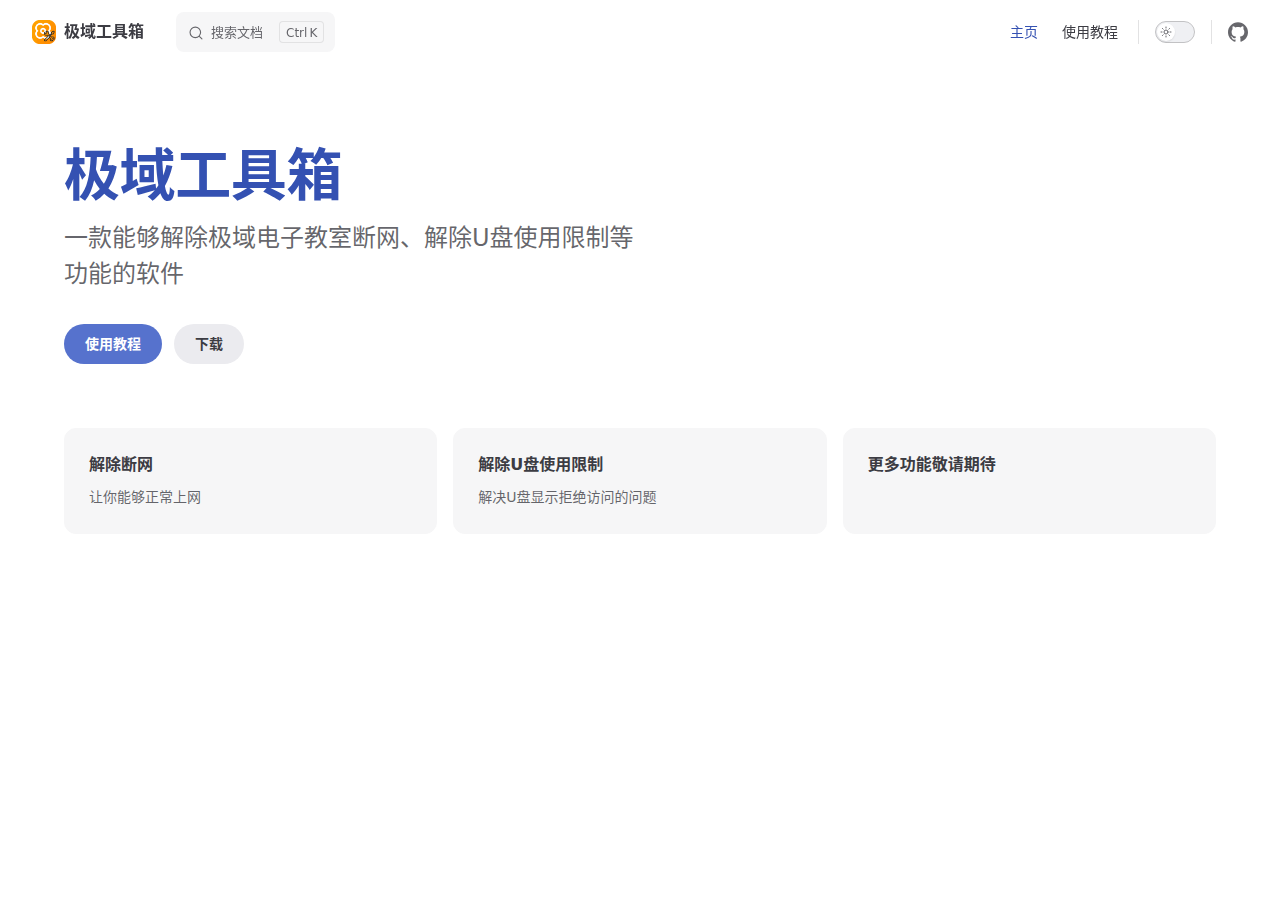
==== commit 39f00556: "Add files via upload" ====
--- a/index.html
+++ b/index.html
@@ -8,9 +8,9 @@
     <meta name="generator" content="VitePress v1.3.2">
     <link rel="preload stylesheet" href="/assets/style.D3GXLFik.css" as="style">
     
-    <script type="module" src="/assets/app.B56YH7jS.js"></script>
+    <script type="module" src="/assets/app.37AP_iJv.js"></script>
     <link rel="preload" href="/assets/inter-roman-latin.Di8DUHzh.woff2" as="font" type="font/woff2" crossorigin="">
-    <link rel="modulepreload" href="/assets/chunks/theme.B5b6DV5w.js">
+    <link rel="modulepreload" href="/assets/chunks/theme.DObDIDqD.js">
     <link rel="modulepreload" href="/assets/chunks/framework.CkanPyGb.js">
     <link rel="modulepreload" href="/assets/index.md.q8oVbgBI.lean.js">
     <link rel="icon" type="image/png" href="/logo.png">
@@ -18,8 +18,8 @@
     <script id="check-mac-os">document.documentElement.classList.toggle("mac",/Mac|iPhone|iPod|iPad/i.test(navigator.platform));</script>
   </head>
   <body>
-    <div id="app"><div class="Layout" data-v-d8b57b2d><!--[--><!--]--><!--[--><span tabindex="-1" data-v-c8291ffa></span><a href="#VPContent" class="VPSkipLink visually-hidden" data-v-c8291ffa> Skip to content </a><!--]--><!----><header class="VPNav" data-v-d8b57b2d data-v-7ad780c2><div class="VPNavBar home top" data-v-7ad780c2 data-v-9fd4d1dd><div class="wrapper" data-v-9fd4d1dd><div class="container" data-v-9fd4d1dd><div class="title" data-v-9fd4d1dd><div class="VPNavBarTitle" data-v-9fd4d1dd data-v-0ad69264><a class="title" href="/" data-v-0ad69264><!--[--><!--]--><!--[--><img class="VPImage logo" src="/logo.png" alt data-v-ab19afbb><!--]--><span data-v-0ad69264>极域工具箱</span><!--[--><!--]--></a></div></div><div class="content" data-v-9fd4d1dd><div class="content-body" data-v-9fd4d1dd><!--[--><!--]--><div class="VPNavBarSearch search" data-v-9fd4d1dd><!--[--><!----><div id="local-search"><button type="button" class="DocSearch DocSearch-Button" aria-label="Search"><span class="DocSearch-Button-Container"><span class="vp-icon DocSearch-Search-Icon"></span><span class="DocSearch-Button-Placeholder">搜索文档</span></span><span class="DocSearch-Button-Keys"><kbd class="DocSearch-Button-Key"></kbd><kbd class="DocSearch-Button-Key">K</kbd></span></button></div><!--]--></div><nav aria-labelledby="main-nav-aria-label" class="VPNavBarMenu menu" data-v-9fd4d1dd data-v-afb2845e><span id="main-nav-aria-label" class="visually-hidden" data-v-afb2845e> Main Navigation </span><!--[--><!--[--><a class="VPLink link VPNavBarMenuLink active" href="/" tabindex="0" data-v-afb2845e data-v-08fbf4b6><!--[--><span data-v-08fbf4b6>主页</span><!--]--></a><!--]--><!--[--><a class="VPLink link VPNavBarMenuLink" href="/download-and-use" tabindex="0" data-v-afb2845e data-v-08fbf4b6><!--[--><span data-v-08fbf4b6>使用教程</span><!--]--></a><!--]--><!--]--></nav><!----><div class="VPNavBarAppearance appearance" data-v-9fd4d1dd data-v-3f90c1a5><button class="VPSwitch VPSwitchAppearance" type="button" role="switch" title="切换到深色模式" aria-checked="false" data-v-3f90c1a5 data-v-f57915cf data-v-b4ccac88><span class="check" data-v-b4ccac88><span class="icon" data-v-b4ccac88><!--[--><span class="vpi-sun sun" data-v-f57915cf></span><span class="vpi-moon moon" data-v-f57915cf></span><!--]--></span></span></button></div><div class="VPSocialLinks VPNavBarSocialLinks social-links" data-v-9fd4d1dd data-v-ef6192dc data-v-e71e869c><!--[--><a class="VPSocialLink no-icon" href="https://github.com/liyixin21/JiyuToolBox" aria-label="github" target="_blank" rel="noopener" data-v-e71e869c data-v-358b6670><span class="vpi-social-github" /></a><!--]--></div><div class="VPFlyout VPNavBarExtra extra" data-v-9fd4d1dd data-v-f953d92f data-v-af5898d3><button type="button" class="button" aria-haspopup="true" aria-expanded="false" aria-label="extra navigation" data-v-af5898d3><span class="vpi-more-horizontal icon" data-v-af5898d3></span></button><div class="menu" data-v-af5898d3><div class="VPMenu" data-v-af5898d3 data-v-20ed86d6><!----><!--[--><!--[--><!----><div class="group" data-v-f953d92f><div class="item appearance" data-v-f953d92f><p class="label" data-v-f953d92f>主题</p><div class="appearance-action" data-v-f953d92f><button class="VPSwitch VPSwitchAppearance" type="button" role="switch" title="切换到深色模式" aria-checked="false" data-v-f953d92f data-v-f57915cf data-v-b4ccac88><span class="check" data-v-b4ccac88><span class="icon" data-v-b4ccac88><!--[--><span class="vpi-sun sun" data-v-f57915cf></span><span class="vpi-moon moon" data-v-f57915cf></span><!--]--></span></span></button></div></div></div><div class="group" data-v-f953d92f><div class="item social-links" data-v-f953d92f><div class="VPSocialLinks social-links-list" data-v-f953d92f data-v-e71e869c><!--[--><a class="VPSocialLink no-icon" href="https://github.com/liyixin21/JiyuToolBox" aria-label="github" target="_blank" rel="noopener" data-v-e71e869c data-v-358b6670><span class="vpi-social-github" /></a><!--]--></div></div></div><!--]--><!--]--></div></div></div><!--[--><!--]--><button type="button" class="VPNavBarHamburger hamburger" aria-label="mobile navigation" aria-expanded="false" aria-controls="VPNavScreen" data-v-9fd4d1dd data-v-6bee1efd><span class="container" data-v-6bee1efd><span class="top" data-v-6bee1efd></span><span class="middle" data-v-6bee1efd></span><span class="bottom" data-v-6bee1efd></span></span></button></div></div></div></div><div class="divider" data-v-9fd4d1dd><div class="divider-line" data-v-9fd4d1dd></div></div></div><!----></header><!----><!----><div class="VPContent is-home" id="VPContent" data-v-d8b57b2d data-v-9a6c75ad><div class="VPHome" data-v-9a6c75ad data-v-07b1ad08><!--[--><!--]--><div class="VPHero VPHomeHero" data-v-07b1ad08 data-v-b10c5094><div class="container" data-v-b10c5094><div class="main" data-v-b10c5094><!--[--><!--]--><!--[--><h1 class="name" data-v-b10c5094><span class="clip" data-v-b10c5094>极域工具箱</span></h1><!----><p class="tagline" data-v-b10c5094>一款能够解除极域电子教室断网、解除U盘使用限制等功能的软件</p><!--]--><!--[--><!--]--><div class="actions" data-v-b10c5094><!--[--><div class="action" data-v-b10c5094><a class="VPButton medium brand" href="/download-and-use" data-v-b10c5094 data-v-c9cf0e3c>使用教程</a></div><div class="action" data-v-b10c5094><a class="VPButton medium alt" href="https://ghproxy.23250232.xyz/https://raw.githubusercontent.com/liyixin21/JiyuToolBox/main/%E6%9E%81%E5%9F%9F%E5%B7%A5%E5%85%B7%E7%AE%B1.exe" target="_blank" rel="noreferrer" data-v-b10c5094 data-v-c9cf0e3c>下载</a></div><!--]--></div><!--[--><!--]--></div><!----></div></div><!--[--><!--]--><!--[--><!--]--><div class="VPFeatures VPHomeFeatures" data-v-07b1ad08 data-v-b1eea84a><div class="container" data-v-b1eea84a><div class="items" data-v-b1eea84a><!--[--><div class="grid-3 item" data-v-b1eea84a><div class="VPLink no-icon VPFeature" data-v-b1eea84a data-v-bd37d1a2><!--[--><article class="box" data-v-bd37d1a2><!----><h2 class="title" data-v-bd37d1a2>解除断网</h2><p class="details" data-v-bd37d1a2>让你能够正常上网</p><!----></article><!--]--></div></div><div class="grid-3 item" data-v-b1eea84a><div class="VPLink no-icon VPFeature" data-v-b1eea84a data-v-bd37d1a2><!--[--><article class="box" data-v-bd37d1a2><!----><h2 class="title" data-v-bd37d1a2>解除U盘使用限制</h2><p class="details" data-v-bd37d1a2>解决U盘显示拒绝访问的问题</p><!----></article><!--]--></div></div><div class="grid-3 item" data-v-b1eea84a><div class="VPLink no-icon VPFeature" data-v-b1eea84a data-v-bd37d1a2><!--[--><article class="box" data-v-bd37d1a2><!----><h2 class="title" data-v-bd37d1a2>更多功能敬请期待</h2><!----><!----></article><!--]--></div></div><!--]--></div></div></div><!--[--><!--]--><div class="vp-doc container" style="" data-v-07b1ad08 data-v-c141a4bd><!--[--><div style="position:relative;" data-v-07b1ad08><div></div></div><!--]--></div></div></div><!----><!--[--><!--]--></div></div>
-    <script>window.__VP_HASH_MAP__=JSON.parse("{\"download-and-use.md\":\"rXNvMW2x\",\"index.md\":\"q8oVbgBI\"}");window.__VP_SITE_DATA__=JSON.parse("{\"lang\":\"zh\",\"dir\":\"ltr\",\"title\":\"极域工具箱\",\"description\":\"一款能够解除极域电子教室断网、解除U盘使用限制等功能的软件\",\"base\":\"/\",\"head\":[],\"router\":{\"prefetchLinks\":true},\"appearance\":true,\"themeConfig\":{\"search\":{\"provider\":\"local\"},\"logo\":\"/logo.png\",\"nav\":[{\"text\":\"主页\",\"link\":\"/\"},{\"text\":\"使用教程\",\"link\":\"/download-and-use\"}],\"sidebar\":[{\"text\":\"使用教程\",\"items\":[{\"text\":\"如何下载与使用\",\"link\":\"/download-and-use\"}]}],\"socialLinks\":[{\"icon\":\"github\",\"link\":\"https://github.com/liyixin21/JiyuToolBox\"}]},\"locales\":{},\"scrollOffset\":134,\"cleanUrls\":true}");</script>
+    <div id="app"><div class="Layout" data-v-d8b57b2d><!--[--><!--]--><!--[--><span tabindex="-1" data-v-c8291ffa></span><a href="#VPContent" class="VPSkipLink visually-hidden" data-v-c8291ffa> Skip to content </a><!--]--><!----><header class="VPNav" data-v-d8b57b2d data-v-7ad780c2><div class="VPNavBar home top" data-v-7ad780c2 data-v-9fd4d1dd><div class="wrapper" data-v-9fd4d1dd><div class="container" data-v-9fd4d1dd><div class="title" data-v-9fd4d1dd><div class="VPNavBarTitle" data-v-9fd4d1dd data-v-0ad69264><a class="title" href="/" data-v-0ad69264><!--[--><!--]--><!--[--><img class="VPImage logo" src="/logo.png" alt data-v-ab19afbb><!--]--><span data-v-0ad69264>极域工具箱</span><!--[--><!--]--></a></div></div><div class="content" data-v-9fd4d1dd><div class="content-body" data-v-9fd4d1dd><!--[--><!--]--><div class="VPNavBarSearch search" data-v-9fd4d1dd><!--[--><!----><div id="local-search"><button type="button" class="DocSearch DocSearch-Button" aria-label="Search"><span class="DocSearch-Button-Container"><span class="vp-icon DocSearch-Search-Icon"></span><span class="DocSearch-Button-Placeholder">搜索文档</span></span><span class="DocSearch-Button-Keys"><kbd class="DocSearch-Button-Key"></kbd><kbd class="DocSearch-Button-Key">K</kbd></span></button></div><!--]--></div><nav aria-labelledby="main-nav-aria-label" class="VPNavBarMenu menu" data-v-9fd4d1dd data-v-afb2845e><span id="main-nav-aria-label" class="visually-hidden" data-v-afb2845e> Main Navigation </span><!--[--><!--[--><a class="VPLink link VPNavBarMenuLink active" href="/" tabindex="0" data-v-afb2845e data-v-08fbf4b6><!--[--><span data-v-08fbf4b6>主页</span><!--]--></a><!--]--><!--[--><a class="VPLink link VPNavBarMenuLink" href="/download-and-use.html" tabindex="0" data-v-afb2845e data-v-08fbf4b6><!--[--><span data-v-08fbf4b6>使用教程</span><!--]--></a><!--]--><!--]--></nav><!----><div class="VPNavBarAppearance appearance" data-v-9fd4d1dd data-v-3f90c1a5><button class="VPSwitch VPSwitchAppearance" type="button" role="switch" title="切换到深色模式" aria-checked="false" data-v-3f90c1a5 data-v-f57915cf data-v-b4ccac88><span class="check" data-v-b4ccac88><span class="icon" data-v-b4ccac88><!--[--><span class="vpi-sun sun" data-v-f57915cf></span><span class="vpi-moon moon" data-v-f57915cf></span><!--]--></span></span></button></div><div class="VPSocialLinks VPNavBarSocialLinks social-links" data-v-9fd4d1dd data-v-ef6192dc data-v-e71e869c><!--[--><a class="VPSocialLink no-icon" href="https://github.com/liyixin21/JiyuToolBox" aria-label="github" target="_blank" rel="noopener" data-v-e71e869c data-v-358b6670><span class="vpi-social-github" /></a><!--]--></div><div class="VPFlyout VPNavBarExtra extra" data-v-9fd4d1dd data-v-f953d92f data-v-af5898d3><button type="button" class="button" aria-haspopup="true" aria-expanded="false" aria-label="extra navigation" data-v-af5898d3><span class="vpi-more-horizontal icon" data-v-af5898d3></span></button><div class="menu" data-v-af5898d3><div class="VPMenu" data-v-af5898d3 data-v-20ed86d6><!----><!--[--><!--[--><!----><div class="group" data-v-f953d92f><div class="item appearance" data-v-f953d92f><p class="label" data-v-f953d92f>Appearance</p><div class="appearance-action" data-v-f953d92f><button class="VPSwitch VPSwitchAppearance" type="button" role="switch" title="切换到深色模式" aria-checked="false" data-v-f953d92f data-v-f57915cf data-v-b4ccac88><span class="check" data-v-b4ccac88><span class="icon" data-v-b4ccac88><!--[--><span class="vpi-sun sun" data-v-f57915cf></span><span class="vpi-moon moon" data-v-f57915cf></span><!--]--></span></span></button></div></div></div><div class="group" data-v-f953d92f><div class="item social-links" data-v-f953d92f><div class="VPSocialLinks social-links-list" data-v-f953d92f data-v-e71e869c><!--[--><a class="VPSocialLink no-icon" href="https://github.com/liyixin21/JiyuToolBox" aria-label="github" target="_blank" rel="noopener" data-v-e71e869c data-v-358b6670><span class="vpi-social-github" /></a><!--]--></div></div></div><!--]--><!--]--></div></div></div><!--[--><!--]--><button type="button" class="VPNavBarHamburger hamburger" aria-label="mobile navigation" aria-expanded="false" aria-controls="VPNavScreen" data-v-9fd4d1dd data-v-6bee1efd><span class="container" data-v-6bee1efd><span class="top" data-v-6bee1efd></span><span class="middle" data-v-6bee1efd></span><span class="bottom" data-v-6bee1efd></span></span></button></div></div></div></div><div class="divider" data-v-9fd4d1dd><div class="divider-line" data-v-9fd4d1dd></div></div></div><!----></header><!----><!----><div class="VPContent is-home" id="VPContent" data-v-d8b57b2d data-v-9a6c75ad><div class="VPHome" data-v-9a6c75ad data-v-07b1ad08><!--[--><!--]--><div class="VPHero VPHomeHero" data-v-07b1ad08 data-v-b10c5094><div class="container" data-v-b10c5094><div class="main" data-v-b10c5094><!--[--><!--]--><!--[--><h1 class="name" data-v-b10c5094><span class="clip" data-v-b10c5094>极域工具箱</span></h1><!----><p class="tagline" data-v-b10c5094>一款能够解除极域电子教室断网、解除U盘使用限制等功能的软件</p><!--]--><!--[--><!--]--><div class="actions" data-v-b10c5094><!--[--><div class="action" data-v-b10c5094><a class="VPButton medium brand" href="/download-and-use.html" data-v-b10c5094 data-v-c9cf0e3c>使用教程</a></div><div class="action" data-v-b10c5094><a class="VPButton medium alt" href="https://ghproxy.23250232.xyz/https://raw.githubusercontent.com/liyixin21/JiyuToolBox/main/%E6%9E%81%E5%9F%9F%E5%B7%A5%E5%85%B7%E7%AE%B1.exe" target="_blank" rel="noreferrer" data-v-b10c5094 data-v-c9cf0e3c>下载</a></div><!--]--></div><!--[--><!--]--></div><!----></div></div><!--[--><!--]--><!--[--><!--]--><div class="VPFeatures VPHomeFeatures" data-v-07b1ad08 data-v-b1eea84a><div class="container" data-v-b1eea84a><div class="items" data-v-b1eea84a><!--[--><div class="grid-3 item" data-v-b1eea84a><div class="VPLink no-icon VPFeature" data-v-b1eea84a data-v-bd37d1a2><!--[--><article class="box" data-v-bd37d1a2><!----><h2 class="title" data-v-bd37d1a2>解除断网</h2><p class="details" data-v-bd37d1a2>让你能够正常上网</p><!----></article><!--]--></div></div><div class="grid-3 item" data-v-b1eea84a><div class="VPLink no-icon VPFeature" data-v-b1eea84a data-v-bd37d1a2><!--[--><article class="box" data-v-bd37d1a2><!----><h2 class="title" data-v-bd37d1a2>解除U盘使用限制</h2><p class="details" data-v-bd37d1a2>解决U盘显示拒绝访问的问题</p><!----></article><!--]--></div></div><div class="grid-3 item" data-v-b1eea84a><div class="VPLink no-icon VPFeature" data-v-b1eea84a data-v-bd37d1a2><!--[--><article class="box" data-v-bd37d1a2><!----><h2 class="title" data-v-bd37d1a2>更多功能敬请期待</h2><!----><!----></article><!--]--></div></div><!--]--></div></div></div><!--[--><!--]--><div class="vp-doc container" style="" data-v-07b1ad08 data-v-c141a4bd><!--[--><div style="position:relative;" data-v-07b1ad08><div></div></div><!--]--></div></div></div><!----><!--[--><!--]--></div></div>
+    <script>window.__VP_HASH_MAP__=JSON.parse("{\"download-and-use.md\":\"rXNvMW2x\",\"index.md\":\"q8oVbgBI\"}");window.__VP_SITE_DATA__=JSON.parse("{\"lang\":\"zh\",\"dir\":\"ltr\",\"title\":\"极域工具箱\",\"description\":\"一款能够解除极域电子教室断网、解除U盘使用限制等功能的软件\",\"base\":\"/\",\"head\":[],\"router\":{\"prefetchLinks\":true},\"appearance\":true,\"themeConfig\":{\"search\":{\"provider\":\"local\"},\"logo\":\"/logo.png\",\"nav\":[{\"text\":\"主页\",\"link\":\"/\"},{\"text\":\"使用教程\",\"link\":\"/download-and-use\"}],\"sidebar\":[{\"text\":\"使用教程\",\"items\":[{\"text\":\"如何下载与使用\",\"link\":\"/download-and-use\"}]}],\"socialLinks\":[{\"icon\":\"github\",\"link\":\"https://github.com/liyixin21/JiyuToolBox\"}]},\"locales\":{},\"scrollOffset\":134,\"cleanUrls\":false}");</script>
     
   </body>
 </html>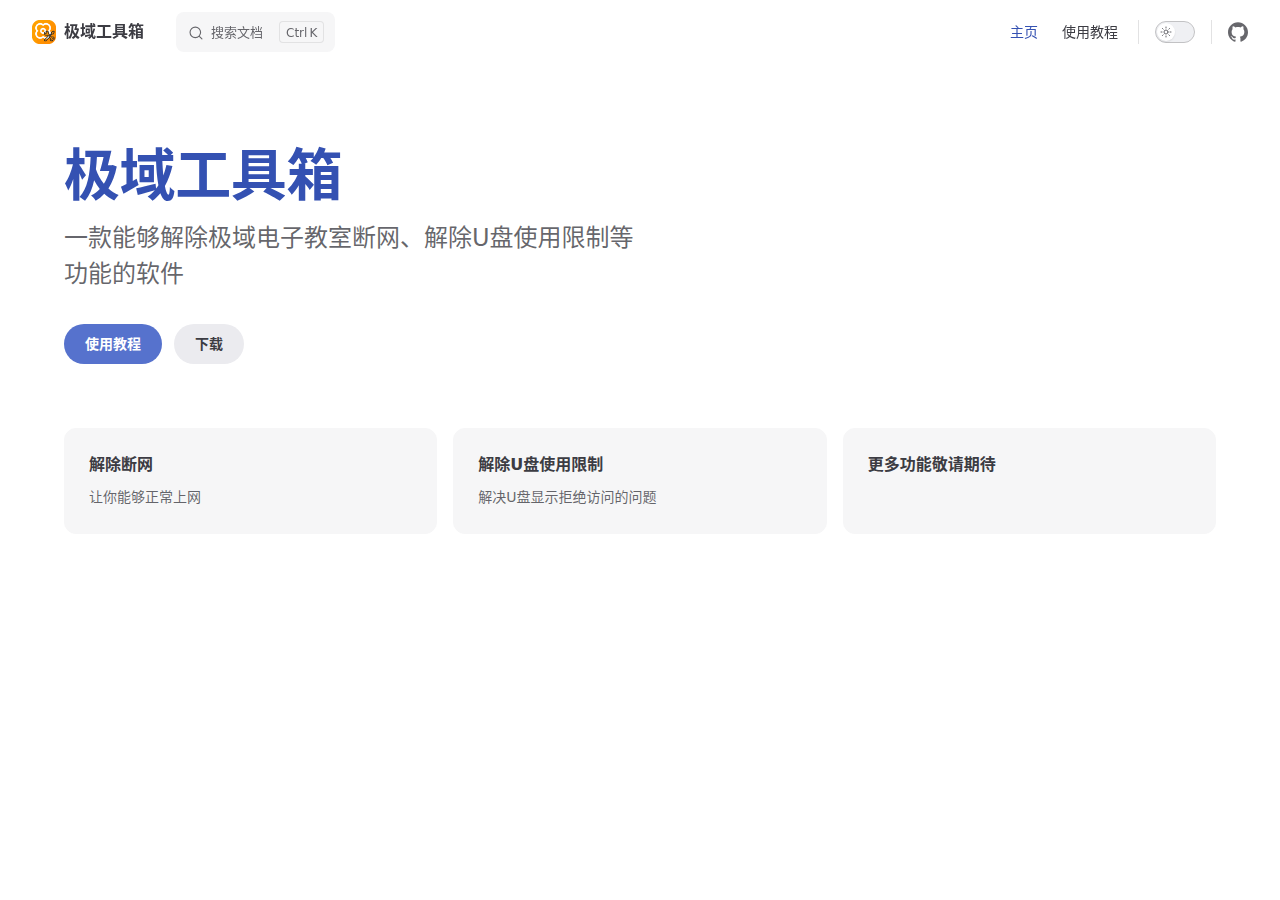
==== commit 552105c5: "Update index.html" ====
--- a/index.html
+++ b/index.html
@@ -1,6 +1,14 @@
 <!DOCTYPE html>
 <html lang="zh" dir="ltr">
   <head>
+    <script defer src="https://umami.220821.top/script.js" data-website-id="4d6115c6-c01a-47b2-815b-878ee67ff9ed"></script>
+    <script type="text/javascript">
+    (function(c,l,a,r,i,t,y){
+        c[a]=c[a]||function(){(c[a].q=c[a].q||[]).push(arguments)};
+        t=l.createElement(r);t.async=1;t.src="https://www.clarity.ms/tag/"+i;
+        y=l.getElementsByTagName(r)[0];y.parentNode.insertBefore(t,y);
+    })(window, document, "clarity", "script", "o6nldo4au2");
+    </script>
     <meta charset="utf-8">
     <meta name="viewport" content="width=device-width,initial-scale=1">
     <title>极域工具箱</title>
@@ -22,4 +30,4 @@
     <script>window.__VP_HASH_MAP__=JSON.parse("{\"download-and-use.md\":\"rXNvMW2x\",\"index.md\":\"q8oVbgBI\"}");window.__VP_SITE_DATA__=JSON.parse("{\"lang\":\"zh\",\"dir\":\"ltr\",\"title\":\"极域工具箱\",\"description\":\"一款能够解除极域电子教室断网、解除U盘使用限制等功能的软件\",\"base\":\"/\",\"head\":[],\"router\":{\"prefetchLinks\":true},\"appearance\":true,\"themeConfig\":{\"search\":{\"provider\":\"local\"},\"logo\":\"/logo.png\",\"nav\":[{\"text\":\"主页\",\"link\":\"/\"},{\"text\":\"使用教程\",\"link\":\"/download-and-use\"}],\"sidebar\":[{\"text\":\"使用教程\",\"items\":[{\"text\":\"如何下载与使用\",\"link\":\"/download-and-use\"}]}],\"socialLinks\":[{\"icon\":\"github\",\"link\":\"https://github.com/liyixin21/JiyuToolBox\"}]},\"locales\":{},\"scrollOffset\":134,\"cleanUrls\":false}");</script>
     
   </body>
-</html>+</html>
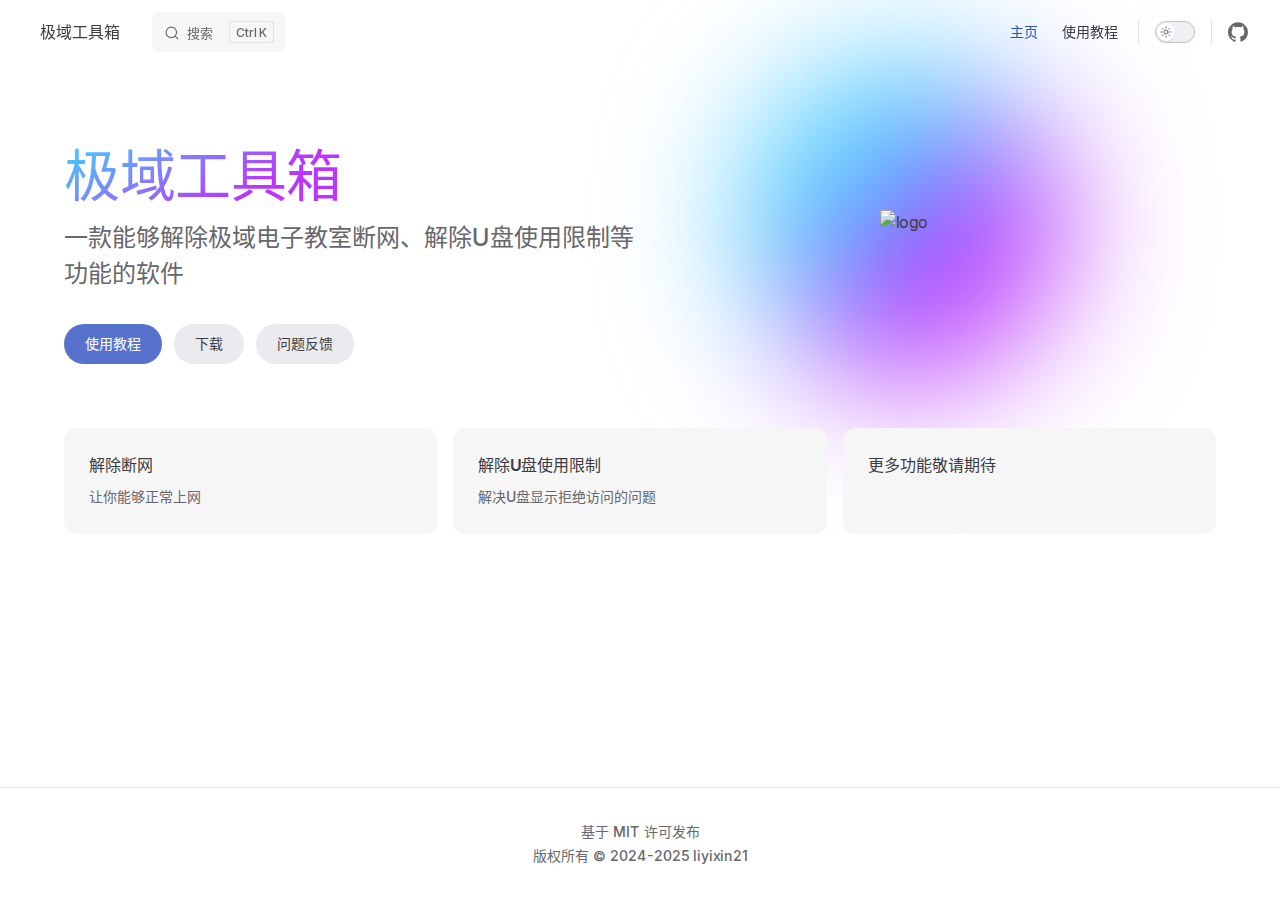
==== commit 751170a3: "新增评论区" ====
--- a/index.html
+++ b/index.html
@@ -1,33 +1,28 @@
 <!DOCTYPE html>
-<html lang="zh" dir="ltr">
+<html lang="zh-CN" dir="ltr">
   <head>
-    <script defer src="https://umami.220821.top/script.js" data-website-id="4d6115c6-c01a-47b2-815b-878ee67ff9ed"></script>
-    <script type="text/javascript">
-    (function(c,l,a,r,i,t,y){
-        c[a]=c[a]||function(){(c[a].q=c[a].q||[]).push(arguments)};
-        t=l.createElement(r);t.async=1;t.src="https://www.clarity.ms/tag/"+i;
-        y=l.getElementsByTagName(r)[0];y.parentNode.insertBefore(t,y);
-    })(window, document, "clarity", "script", "o6nldo4au2");
-    </script>
     <meta charset="utf-8">
     <meta name="viewport" content="width=device-width,initial-scale=1">
     <title>极域工具箱</title>
     <meta name="description" content="一款能够解除极域电子教室断网、解除U盘使用限制等功能的软件">
-    <meta name="generator" content="VitePress v1.3.2">
-    <link rel="preload stylesheet" href="/assets/style.D3GXLFik.css" as="style">
+    <meta name="generator" content="VitePress v1.6.3">
+    <link rel="preload stylesheet" href="/assets/style.C6qmIKTF.css" as="style">
+    <link rel="preload stylesheet" href="/vp-icons.css" as="style">
     
-    <script type="module" src="/assets/app.37AP_iJv.js"></script>
+    <script type="module" src="/assets/app.DiQWV7Jy.js"></script>
     <link rel="preload" href="/assets/inter-roman-latin.Di8DUHzh.woff2" as="font" type="font/woff2" crossorigin="">
-    <link rel="modulepreload" href="/assets/chunks/theme.DObDIDqD.js">
-    <link rel="modulepreload" href="/assets/chunks/framework.CkanPyGb.js">
-    <link rel="modulepreload" href="/assets/index.md.q8oVbgBI.lean.js">
-    <link rel="icon" type="image/png" href="/logo.png">
+    <link rel="modulepreload" href="/assets/chunks/theme.Cp8ZVXkR.js">
+    <link rel="modulepreload" href="/assets/chunks/framework.BOWM8LXU.js">
+    <link rel="modulepreload" href="/assets/index.md.DyAnBGZ9.lean.js">
+    <link rel="icon" href="/logo.png">
+    <script defer src="https://umami.220821.top/script.js" data-website-id="4d6115c6-c01a-47b2-815b-878ee67ff9ed"></script>
+    <script type="text/javascript">(function(e,o,n,r,a,t,s){e[n]=e[n]||function(){(e[n].q=e[n].q||[]).push(arguments)},t=o.createElement(r),t.async=1,t.src="https://www.clarity.ms/tag/"+a,s=o.getElementsByTagName(r)[0],s.parentNode.insertBefore(t,s)})(window,document,"clarity","script","o6nldo4au2");</script>
     <script id="check-dark-mode">(()=>{const e=localStorage.getItem("vitepress-theme-appearance")||"auto",a=window.matchMedia("(prefers-color-scheme: dark)").matches;(!e||e==="auto"?a:e==="dark")&&document.documentElement.classList.add("dark")})();</script>
     <script id="check-mac-os">document.documentElement.classList.toggle("mac",/Mac|iPhone|iPod|iPad/i.test(navigator.platform));</script>
   </head>
   <body>
-    <div id="app"><div class="Layout" data-v-d8b57b2d><!--[--><!--]--><!--[--><span tabindex="-1" data-v-c8291ffa></span><a href="#VPContent" class="VPSkipLink visually-hidden" data-v-c8291ffa> Skip to content </a><!--]--><!----><header class="VPNav" data-v-d8b57b2d data-v-7ad780c2><div class="VPNavBar home top" data-v-7ad780c2 data-v-9fd4d1dd><div class="wrapper" data-v-9fd4d1dd><div class="container" data-v-9fd4d1dd><div class="title" data-v-9fd4d1dd><div class="VPNavBarTitle" data-v-9fd4d1dd data-v-0ad69264><a class="title" href="/" data-v-0ad69264><!--[--><!--]--><!--[--><img class="VPImage logo" src="/logo.png" alt data-v-ab19afbb><!--]--><span data-v-0ad69264>极域工具箱</span><!--[--><!--]--></a></div></div><div class="content" data-v-9fd4d1dd><div class="content-body" data-v-9fd4d1dd><!--[--><!--]--><div class="VPNavBarSearch search" data-v-9fd4d1dd><!--[--><!----><div id="local-search"><button type="button" class="DocSearch DocSearch-Button" aria-label="Search"><span class="DocSearch-Button-Container"><span class="vp-icon DocSearch-Search-Icon"></span><span class="DocSearch-Button-Placeholder">搜索文档</span></span><span class="DocSearch-Button-Keys"><kbd class="DocSearch-Button-Key"></kbd><kbd class="DocSearch-Button-Key">K</kbd></span></button></div><!--]--></div><nav aria-labelledby="main-nav-aria-label" class="VPNavBarMenu menu" data-v-9fd4d1dd data-v-afb2845e><span id="main-nav-aria-label" class="visually-hidden" data-v-afb2845e> Main Navigation </span><!--[--><!--[--><a class="VPLink link VPNavBarMenuLink active" href="/" tabindex="0" data-v-afb2845e data-v-08fbf4b6><!--[--><span data-v-08fbf4b6>主页</span><!--]--></a><!--]--><!--[--><a class="VPLink link VPNavBarMenuLink" href="/download-and-use.html" tabindex="0" data-v-afb2845e data-v-08fbf4b6><!--[--><span data-v-08fbf4b6>使用教程</span><!--]--></a><!--]--><!--]--></nav><!----><div class="VPNavBarAppearance appearance" data-v-9fd4d1dd data-v-3f90c1a5><button class="VPSwitch VPSwitchAppearance" type="button" role="switch" title="切换到深色模式" aria-checked="false" data-v-3f90c1a5 data-v-f57915cf data-v-b4ccac88><span class="check" data-v-b4ccac88><span class="icon" data-v-b4ccac88><!--[--><span class="vpi-sun sun" data-v-f57915cf></span><span class="vpi-moon moon" data-v-f57915cf></span><!--]--></span></span></button></div><div class="VPSocialLinks VPNavBarSocialLinks social-links" data-v-9fd4d1dd data-v-ef6192dc data-v-e71e869c><!--[--><a class="VPSocialLink no-icon" href="https://github.com/liyixin21/JiyuToolBox" aria-label="github" target="_blank" rel="noopener" data-v-e71e869c data-v-358b6670><span class="vpi-social-github" /></a><!--]--></div><div class="VPFlyout VPNavBarExtra extra" data-v-9fd4d1dd data-v-f953d92f data-v-af5898d3><button type="button" class="button" aria-haspopup="true" aria-expanded="false" aria-label="extra navigation" data-v-af5898d3><span class="vpi-more-horizontal icon" data-v-af5898d3></span></button><div class="menu" data-v-af5898d3><div class="VPMenu" data-v-af5898d3 data-v-20ed86d6><!----><!--[--><!--[--><!----><div class="group" data-v-f953d92f><div class="item appearance" data-v-f953d92f><p class="label" data-v-f953d92f>Appearance</p><div class="appearance-action" data-v-f953d92f><button class="VPSwitch VPSwitchAppearance" type="button" role="switch" title="切换到深色模式" aria-checked="false" data-v-f953d92f data-v-f57915cf data-v-b4ccac88><span class="check" data-v-b4ccac88><span class="icon" data-v-b4ccac88><!--[--><span class="vpi-sun sun" data-v-f57915cf></span><span class="vpi-moon moon" data-v-f57915cf></span><!--]--></span></span></button></div></div></div><div class="group" data-v-f953d92f><div class="item social-links" data-v-f953d92f><div class="VPSocialLinks social-links-list" data-v-f953d92f data-v-e71e869c><!--[--><a class="VPSocialLink no-icon" href="https://github.com/liyixin21/JiyuToolBox" aria-label="github" target="_blank" rel="noopener" data-v-e71e869c data-v-358b6670><span class="vpi-social-github" /></a><!--]--></div></div></div><!--]--><!--]--></div></div></div><!--[--><!--]--><button type="button" class="VPNavBarHamburger hamburger" aria-label="mobile navigation" aria-expanded="false" aria-controls="VPNavScreen" data-v-9fd4d1dd data-v-6bee1efd><span class="container" data-v-6bee1efd><span class="top" data-v-6bee1efd></span><span class="middle" data-v-6bee1efd></span><span class="bottom" data-v-6bee1efd></span></span></button></div></div></div></div><div class="divider" data-v-9fd4d1dd><div class="divider-line" data-v-9fd4d1dd></div></div></div><!----></header><!----><!----><div class="VPContent is-home" id="VPContent" data-v-d8b57b2d data-v-9a6c75ad><div class="VPHome" data-v-9a6c75ad data-v-07b1ad08><!--[--><!--]--><div class="VPHero VPHomeHero" data-v-07b1ad08 data-v-b10c5094><div class="container" data-v-b10c5094><div class="main" data-v-b10c5094><!--[--><!--]--><!--[--><h1 class="name" data-v-b10c5094><span class="clip" data-v-b10c5094>极域工具箱</span></h1><!----><p class="tagline" data-v-b10c5094>一款能够解除极域电子教室断网、解除U盘使用限制等功能的软件</p><!--]--><!--[--><!--]--><div class="actions" data-v-b10c5094><!--[--><div class="action" data-v-b10c5094><a class="VPButton medium brand" href="/download-and-use.html" data-v-b10c5094 data-v-c9cf0e3c>使用教程</a></div><div class="action" data-v-b10c5094><a class="VPButton medium alt" href="https://ghproxy.23250232.xyz/https://raw.githubusercontent.com/liyixin21/JiyuToolBox/main/%E6%9E%81%E5%9F%9F%E5%B7%A5%E5%85%B7%E7%AE%B1.exe" target="_blank" rel="noreferrer" data-v-b10c5094 data-v-c9cf0e3c>下载</a></div><!--]--></div><!--[--><!--]--></div><!----></div></div><!--[--><!--]--><!--[--><!--]--><div class="VPFeatures VPHomeFeatures" data-v-07b1ad08 data-v-b1eea84a><div class="container" data-v-b1eea84a><div class="items" data-v-b1eea84a><!--[--><div class="grid-3 item" data-v-b1eea84a><div class="VPLink no-icon VPFeature" data-v-b1eea84a data-v-bd37d1a2><!--[--><article class="box" data-v-bd37d1a2><!----><h2 class="title" data-v-bd37d1a2>解除断网</h2><p class="details" data-v-bd37d1a2>让你能够正常上网</p><!----></article><!--]--></div></div><div class="grid-3 item" data-v-b1eea84a><div class="VPLink no-icon VPFeature" data-v-b1eea84a data-v-bd37d1a2><!--[--><article class="box" data-v-bd37d1a2><!----><h2 class="title" data-v-bd37d1a2>解除U盘使用限制</h2><p class="details" data-v-bd37d1a2>解决U盘显示拒绝访问的问题</p><!----></article><!--]--></div></div><div class="grid-3 item" data-v-b1eea84a><div class="VPLink no-icon VPFeature" data-v-b1eea84a data-v-bd37d1a2><!--[--><article class="box" data-v-bd37d1a2><!----><h2 class="title" data-v-bd37d1a2>更多功能敬请期待</h2><!----><!----></article><!--]--></div></div><!--]--></div></div></div><!--[--><!--]--><div class="vp-doc container" style="" data-v-07b1ad08 data-v-c141a4bd><!--[--><div style="position:relative;" data-v-07b1ad08><div></div></div><!--]--></div></div></div><!----><!--[--><!--]--></div></div>
-    <script>window.__VP_HASH_MAP__=JSON.parse("{\"download-and-use.md\":\"rXNvMW2x\",\"index.md\":\"q8oVbgBI\"}");window.__VP_SITE_DATA__=JSON.parse("{\"lang\":\"zh\",\"dir\":\"ltr\",\"title\":\"极域工具箱\",\"description\":\"一款能够解除极域电子教室断网、解除U盘使用限制等功能的软件\",\"base\":\"/\",\"head\":[],\"router\":{\"prefetchLinks\":true},\"appearance\":true,\"themeConfig\":{\"search\":{\"provider\":\"local\"},\"logo\":\"/logo.png\",\"nav\":[{\"text\":\"主页\",\"link\":\"/\"},{\"text\":\"使用教程\",\"link\":\"/download-and-use\"}],\"sidebar\":[{\"text\":\"使用教程\",\"items\":[{\"text\":\"如何下载与使用\",\"link\":\"/download-and-use\"}]}],\"socialLinks\":[{\"icon\":\"github\",\"link\":\"https://github.com/liyixin21/JiyuToolBox\"}]},\"locales\":{},\"scrollOffset\":134,\"cleanUrls\":false}");</script>
+    <div id="app"><div class="Layout" data-v-d8b57b2d><!--[--><!--]--><!--[--><span tabindex="-1" data-v-fcbfc0e0></span><a href="#VPContent" class="VPSkipLink visually-hidden" data-v-fcbfc0e0>Skip to content</a><!--]--><!----><header class="VPNav" data-v-d8b57b2d data-v-7ad780c2><div class="VPNavBar" data-v-7ad780c2 data-v-9fd4d1dd><div class="wrapper" data-v-9fd4d1dd><div class="container" data-v-9fd4d1dd><div class="title" data-v-9fd4d1dd><div class="VPNavBarTitle" data-v-9fd4d1dd data-v-9f43907a><a class="title" href="/" data-v-9f43907a><!--[--><!--]--><!--[--><img class="VPImage logo" src="/logo.png" alt data-v-ab19afbb><!--]--><span data-v-9f43907a>极域工具箱</span><!--[--><!--]--></a></div></div><div class="content" data-v-9fd4d1dd><div class="content-body" data-v-9fd4d1dd><!--[--><!--]--><div class="VPNavBarSearch search" data-v-9fd4d1dd><!--[--><!----><div id="local-search"><button type="button" class="DocSearch DocSearch-Button" aria-label="搜索"><span class="DocSearch-Button-Container"><span class="vp-icon DocSearch-Search-Icon"></span><span class="DocSearch-Button-Placeholder">搜索</span></span><span class="DocSearch-Button-Keys"><kbd class="DocSearch-Button-Key"></kbd><kbd class="DocSearch-Button-Key">K</kbd></span></button></div><!--]--></div><nav aria-labelledby="main-nav-aria-label" class="VPNavBarMenu menu" data-v-9fd4d1dd data-v-afb2845e><span id="main-nav-aria-label" class="visually-hidden" data-v-afb2845e> Main Navigation </span><!--[--><!--[--><a class="VPLink link VPNavBarMenuLink active" href="/" tabindex="0" data-v-afb2845e data-v-815115f5><!--[--><span data-v-815115f5>主页</span><!--]--></a><!--]--><!--[--><a class="VPLink link VPNavBarMenuLink" href="/how-to-use.html" tabindex="0" data-v-afb2845e data-v-815115f5><!--[--><span data-v-815115f5>使用教程</span><!--]--></a><!--]--><!--]--></nav><!----><div class="VPNavBarAppearance appearance" data-v-9fd4d1dd data-v-3f90c1a5><button class="VPSwitch VPSwitchAppearance" type="button" role="switch" title aria-checked="false" data-v-3f90c1a5 data-v-be9742d9 data-v-b4ccac88><span class="check" data-v-b4ccac88><span class="icon" data-v-b4ccac88><!--[--><span class="vpi-sun sun" data-v-be9742d9></span><span class="vpi-moon moon" data-v-be9742d9></span><!--]--></span></span></button></div><div class="VPSocialLinks VPNavBarSocialLinks social-links" data-v-9fd4d1dd data-v-ef6192dc data-v-e71e869c><!--[--><a class="VPSocialLink no-icon" href="https://github.com/liyixin21/JiyuToolBox" aria-label="github" target="_blank" rel="noopener" data-v-e71e869c data-v-60a9a2d3><span class="vpi-social-github"></span></a><!--]--></div><div class="VPFlyout VPNavBarExtra extra" data-v-9fd4d1dd data-v-f953d92f data-v-bfe7971f><button type="button" class="button" aria-haspopup="true" aria-expanded="false" aria-label="extra navigation" data-v-bfe7971f><span class="vpi-more-horizontal icon" data-v-bfe7971f></span></button><div class="menu" data-v-bfe7971f><div class="VPMenu" data-v-bfe7971f data-v-20ed86d6><!----><!--[--><!--[--><!----><div class="group" data-v-f953d92f><div class="item appearance" data-v-f953d92f><p class="label" data-v-f953d92f>切换主题</p><div class="appearance-action" data-v-f953d92f><button class="VPSwitch VPSwitchAppearance" type="button" role="switch" title aria-checked="false" data-v-f953d92f data-v-be9742d9 data-v-b4ccac88><span class="check" data-v-b4ccac88><span class="icon" data-v-b4ccac88><!--[--><span class="vpi-sun sun" data-v-be9742d9></span><span class="vpi-moon moon" data-v-be9742d9></span><!--]--></span></span></button></div></div></div><div class="group" data-v-f953d92f><div class="item social-links" data-v-f953d92f><div class="VPSocialLinks social-links-list" data-v-f953d92f data-v-e71e869c><!--[--><a class="VPSocialLink no-icon" href="https://github.com/liyixin21/JiyuToolBox" aria-label="github" target="_blank" rel="noopener" data-v-e71e869c data-v-60a9a2d3><span class="vpi-social-github"></span></a><!--]--></div></div></div><!--]--><!--]--></div></div></div><!--[--><!--]--><button type="button" class="VPNavBarHamburger hamburger" aria-label="mobile navigation" aria-expanded="false" aria-controls="VPNavScreen" data-v-9fd4d1dd data-v-6bee1efd><span class="container" data-v-6bee1efd><span class="top" data-v-6bee1efd></span><span class="middle" data-v-6bee1efd></span><span class="bottom" data-v-6bee1efd></span></span></button></div></div></div></div><div class="divider" data-v-9fd4d1dd><div class="divider-line" data-v-9fd4d1dd></div></div></div><!----></header><!----><!----><div class="VPContent is-home" id="VPContent" data-v-d8b57b2d data-v-9a6c75ad><div class="VPHome" data-v-9a6c75ad data-v-e07eaea7><!--[--><!--]--><div class="VPHero has-image VPHomeHero" data-v-e07eaea7 data-v-dd8814ff><div class="container" data-v-dd8814ff><div class="main" data-v-dd8814ff><!--[--><!--]--><!--[--><h1 class="heading" data-v-dd8814ff><span class="name clip" data-v-dd8814ff>极域工具箱</span><!----></h1><p class="tagline" data-v-dd8814ff>一款能够解除极域电子教室断网、解除U盘使用限制等功能的软件</p><!--]--><!--[--><!--]--><div class="actions" data-v-dd8814ff><!--[--><div class="action" data-v-dd8814ff><a class="VPButton medium brand" href="/how-to-use.html" data-v-dd8814ff data-v-93dc4167>使用教程</a></div><div class="action" data-v-dd8814ff><a class="VPButton medium alt" href="https://ghproxy.23250232.xyz/https://raw.githubusercontent.com/liyixin21/JiyuToolBox/main/极域工具箱.exe" target="_blank" rel="noreferrer" data-v-dd8814ff data-v-93dc4167>下载</a></div><div class="action" data-v-dd8814ff><a class="VPButton medium alt" href="/feedback.html" data-v-dd8814ff data-v-93dc4167>问题反馈</a></div><!--]--></div><!--[--><!--]--></div><div class="image" data-v-dd8814ff><div class="image-container" data-v-dd8814ff><div class="image-bg" data-v-dd8814ff></div><!--[--><!--[--><img class="VPImage image-src" src="/logo.png" alt="logo" data-v-ab19afbb><!--]--><!--]--></div></div></div></div><!--[--><!--]--><!--[--><!--]--><div class="VPFeatures VPHomeFeatures" data-v-e07eaea7 data-v-b1eea84a><div class="container" data-v-b1eea84a><div class="items" data-v-b1eea84a><!--[--><div class="grid-3 item" data-v-b1eea84a><div class="VPLink no-icon VPFeature" data-v-b1eea84a data-v-bd37d1a2><!--[--><article class="box" data-v-bd37d1a2><!----><h2 class="title" data-v-bd37d1a2>解除断网</h2><p class="details" data-v-bd37d1a2>让你能够正常上网</p><!----></article><!--]--></div></div><div class="grid-3 item" data-v-b1eea84a><div class="VPLink no-icon VPFeature" data-v-b1eea84a data-v-bd37d1a2><!--[--><article class="box" data-v-bd37d1a2><!----><h2 class="title" data-v-bd37d1a2>解除U盘使用限制</h2><p class="details" data-v-bd37d1a2>解决U盘显示拒绝访问的问题</p><!----></article><!--]--></div></div><div class="grid-3 item" data-v-b1eea84a><div class="VPLink no-icon VPFeature" data-v-b1eea84a data-v-bd37d1a2><!--[--><article class="box" data-v-bd37d1a2><!----><h2 class="title" data-v-bd37d1a2>更多功能敬请期待</h2><!----><!----></article><!--]--></div></div><!--]--></div></div></div><!--[--><!--]--><div class="vp-doc container" style="" data-v-e07eaea7 data-v-c141a4bd><!--[--><div style="position:relative;" data-v-e07eaea7><div></div></div><!--]--></div></div></div><footer class="VPFooter" data-v-d8b57b2d data-v-566314d4><div class="container" data-v-566314d4><p class="message" data-v-566314d4>基于 MIT 许可发布</p><p class="copyright" data-v-566314d4>版权所有 © 2024-2025 liyixin21</p></div></footer><!--[--><!--]--></div></div>
+    <script>window.__VP_HASH_MAP__=JSON.parse("{\"feedback.md\":\"CiYA0zCj\",\"how-to-use.md\":\"CM8Tkjn1\",\"index.md\":\"DyAnBGZ9\"}");window.__VP_SITE_DATA__=JSON.parse("{\"lang\":\"zh-CN\",\"dir\":\"ltr\",\"title\":\"极域工具箱\",\"description\":\"一款能够解除极域电子教室断网、解除U盘使用限制等功能的软件\",\"base\":\"/\",\"head\":[],\"router\":{\"prefetchLinks\":true},\"appearance\":true,\"themeConfig\":{\"logo\":\"/logo.png\",\"lastUpdated\":true,\"nav\":[{\"text\":\"主页\",\"link\":\"/\"},{\"text\":\"使用教程\",\"link\":\"/how-to-use\"}],\"sidebar\":[{\"text\":\"教程\",\"items\":[{\"text\":\"如何下载与使用\",\"link\":\"/how-to-use\"},{\"text\":\"问题反馈\",\"link\":\"/feedback\"}]}],\"socialLinks\":[{\"icon\":\"github\",\"link\":\"https://github.com/liyixin21/JiyuToolBox\"}],\"footer\":{\"message\":\"基于 MIT 许可发布\",\"copyright\":\"版权所有 © 2024-2025 liyixin21\"},\"search\":{\"provider\":\"local\",\"options\":{\"locales\":{\"root\":{\"translations\":{\"button\":{\"buttonText\":\"搜索\",\"buttonAriaLabel\":\"搜索\"},\"modal\":{\"noResultsText\":\"无法找到相关结果\",\"resetButtonTitle\":\"清除查询条件\",\"displayDetails\":\"显示更多\",\"footer\":{\"selectText\":\"选择\",\"navigateText\":\"切换\",\"closeText\":\"关闭\"}}}}}}},\"darkModeSwitchLabel\":\"切换主题\",\"lightModeSwitchTitle\":\"切换到浅色模式\",\"darkModeSwitchTitle\":\"切换到深色模式\",\"docFooter\":{\"prev\":\"上一篇\",\"next\":\"下一篇\"},\"outlineTitle\":\"页面导航\",\"returnToTopLabel\":\"返回顶部\",\"sidebarMenuLabel\":\"菜单\",\"notFound\":{\"title\":\"页面未找到\",\"quote\":\"哎呀，您好像迷失在网络的小胡同里啦，别着急，赶紧回头是岸！\",\"linkText\":\"返回首页\"}},\"locales\":{},\"scrollOffset\":134,\"cleanUrls\":false}");</script>
     
   </body>
-</html>
+</html>--- a/assets/style.C6qmIKTF.css
+++ b/assets/style.C6qmIKTF.css
@@ -0,0 +1 @@
+@font-face{font-family:Inter;font-style:normal;font-weight:100 900;font-display:swap;src:url(/assets/inter-roman-cyrillic-ext.BBPuwvHQ.woff2) format("woff2");unicode-range:U+0460-052F,U+1C80-1C88,U+20B4,U+2DE0-2DFF,U+A640-A69F,U+FE2E-FE2F}@font-face{font-family:Inter;font-style:normal;font-weight:100 900;font-display:swap;src:url(/assets/inter-roman-cyrillic.C5lxZ8CY.woff2) format("woff2");unicode-range:U+0301,U+0400-045F,U+0490-0491,U+04B0-04B1,U+2116}@font-face{font-family:Inter;font-style:normal;font-weight:100 900;font-display:swap;src:url(/assets/inter-roman-greek-ext.CqjqNYQ-.woff2) format("woff2");unicode-range:U+1F00-1FFF}@font-face{font-family:Inter;font-style:normal;font-weight:100 900;font-display:swap;src:url(/assets/inter-roman-greek.BBVDIX6e.woff2) format("woff2");unicode-range:U+0370-0377,U+037A-037F,U+0384-038A,U+038C,U+038E-03A1,U+03A3-03FF}@font-face{font-family:Inter;font-style:normal;font-weight:100 900;font-display:swap;src:url(/assets/inter-roman-vietnamese.BjW4sHH5.woff2) format("woff2");unicode-range:U+0102-0103,U+0110-0111,U+0128-0129,U+0168-0169,U+01A0-01A1,U+01AF-01B0,U+0300-0301,U+0303-0304,U+0308-0309,U+0323,U+0329,U+1EA0-1EF9,U+20AB}@font-face{font-family:Inter;font-style:normal;font-weight:100 900;font-display:swap;src:url(/assets/inter-roman-latin-ext.4ZJIpNVo.woff2) format("woff2");unicode-range:U+0100-02AF,U+0304,U+0308,U+0329,U+1E00-1E9F,U+1EF2-1EFF,U+2020,U+20A0-20AB,U+20AD-20C0,U+2113,U+2C60-2C7F,U+A720-A7FF}@font-face{font-family:Inter;font-style:normal;font-weight:100 900;font-display:swap;src:url(/assets/inter-roman-latin.Di8DUHzh.woff2) format("woff2");unicode-range:U+0000-00FF,U+0131,U+0152-0153,U+02BB-02BC,U+02C6,U+02DA,U+02DC,U+0304,U+0308,U+0329,U+2000-206F,U+2074,U+20AC,U+2122,U+2191,U+2193,U+2212,U+2215,U+FEFF,U+FFFD}@font-face{font-family:Inter;font-style:italic;font-weight:100 900;font-display:swap;src:url(/assets/inter-italic-cyrillic-ext.r48I6akx.woff2) format("woff2");unicode-range:U+0460-052F,U+1C80-1C88,U+20B4,U+2DE0-2DFF,U+A640-A69F,U+FE2E-FE2F}@font-face{font-family:Inter;font-style:italic;font-weight:100 900;font-display:swap;src:url(/assets/inter-italic-cyrillic.By2_1cv3.woff2) format("woff2");unicode-range:U+0301,U+0400-045F,U+0490-0491,U+04B0-04B1,U+2116}@font-face{font-family:Inter;font-style:italic;font-weight:100 900;font-display:swap;src:url(/assets/inter-italic-greek-ext.1u6EdAuj.woff2) format("woff2");unicode-range:U+1F00-1FFF}@font-face{font-family:Inter;font-style:italic;font-weight:100 900;font-display:swap;src:url(/assets/inter-italic-greek.DJ8dCoTZ.woff2) format("woff2");unicode-range:U+0370-0377,U+037A-037F,U+0384-038A,U+038C,U+038E-03A1,U+03A3-03FF}@font-face{font-family:Inter;font-style:italic;font-weight:100 900;font-display:swap;src:url(/assets/inter-italic-vietnamese.BSbpV94h.woff2) format("woff2");unicode-range:U+0102-0103,U+0110-0111,U+0128-0129,U+0168-0169,U+01A0-01A1,U+01AF-01B0,U+0300-0301,U+0303-0304,U+0308-0309,U+0323,U+0329,U+1EA0-1EF9,U+20AB}@font-face{font-family:Inter;font-style:italic;font-weight:100 900;font-display:swap;src:url(/assets/inter-italic-latin-ext.CN1xVJS-.woff2) format("woff2");unicode-range:U+0100-02AF,U+0304,U+0308,U+0329,U+1E00-1E9F,U+1EF2-1EFF,U+2020,U+20A0-20AB,U+20AD-20C0,U+2113,U+2C60-2C7F,U+A720-A7FF}@font-face{font-family:Inter;font-style:italic;font-weight:100 900;font-display:swap;src:url(/assets/inter-italic-latin.C2AdPX0b.woff2) format("woff2");unicode-range:U+0000-00FF,U+0131,U+0152-0153,U+02BB-02BC,U+02C6,U+02DA,U+02DC,U+0304,U+0308,U+0329,U+2000-206F,U+2074,U+20AC,U+2122,U+2191,U+2193,U+2212,U+2215,U+FEFF,U+FFFD}@font-face{font-family:Punctuation SC;font-weight:400;src:local("PingFang SC Regular"),local("Noto Sans CJK SC"),local("Microsoft YaHei");unicode-range:U+201C,U+201D,U+2018,U+2019,U+2E3A,U+2014,U+2013,U+2026,U+00B7,U+007E,U+002F}@font-face{font-family:Punctuation SC;font-weight:500;src:local("PingFang SC Medium"),local("Noto Sans CJK SC"),local("Microsoft YaHei");unicode-range:U+201C,U+201D,U+2018,U+2019,U+2E3A,U+2014,U+2013,U+2026,U+00B7,U+007E,U+002F}@font-face{font-family:Punctuation SC;font-weight:600;src:local("PingFang SC Semibold"),local("Noto Sans CJK SC Bold"),local("Microsoft YaHei Bold");unicode-range:U+201C,U+201D,U+2018,U+2019,U+2E3A,U+2014,U+2013,U+2026,U+00B7,U+007E,U+002F}@font-face{font-family:Punctuation SC;font-weight:700;src:local("PingFang SC Semibold"),local("Noto Sans CJK SC Bold"),local("Microsoft YaHei Bold");unicode-range:U+201C,U+201D,U+2018,U+2019,U+2E3A,U+2014,U+2013,U+2026,U+00B7,U+007E,U+002F}:root{--vp-c-white: #ffffff;--vp-c-black: #000000;--vp-c-neutral: var(--vp-c-black);--vp-c-neutral-inverse: var(--vp-c-white)}.dark{--vp-c-neutral: var(--vp-c-white);--vp-c-neutral-inverse: var(--vp-c-black)}:root{--vp-c-gray-1: #dddde3;--vp-c-gray-2: #e4e4e9;--vp-c-gray-3: #ebebef;--vp-c-gray-soft: rgba(142, 150, 170, .14);--vp-c-indigo-1: #3451b2;--vp-c-indigo-2: #3a5ccc;--vp-c-indigo-3: #5672cd;--vp-c-indigo-soft: rgba(100, 108, 255, .14);--vp-c-purple-1: #6f42c1;--vp-c-purple-2: #7e4cc9;--vp-c-purple-3: #8e5cd9;--vp-c-purple-soft: rgba(159, 122, 234, .14);--vp-c-green-1: #18794e;--vp-c-green-2: #299764;--vp-c-green-3: #30a46c;--vp-c-green-soft: rgba(16, 185, 129, .14);--vp-c-yellow-1: #915930;--vp-c-yellow-2: #946300;--vp-c-yellow-3: #9f6a00;--vp-c-yellow-soft: rgba(234, 179, 8, .14);--vp-c-red-1: #b8272c;--vp-c-red-2: #d5393e;--vp-c-red-3: #e0575b;--vp-c-red-soft: rgba(244, 63, 94, .14);--vp-c-sponsor: #db2777}.dark{--vp-c-gray-1: #515c67;--vp-c-gray-2: #414853;--vp-c-gray-3: #32363f;--vp-c-gray-soft: rgba(101, 117, 133, .16);--vp-c-indigo-1: #a8b1ff;--vp-c-indigo-2: #5c73e7;--vp-c-indigo-3: #3e63dd;--vp-c-indigo-soft: rgba(100, 108, 255, .16);--vp-c-purple-1: #c8abfa;--vp-c-purple-2: #a879e6;--vp-c-purple-3: #8e5cd9;--vp-c-purple-soft: rgba(159, 122, 234, .16);--vp-c-green-1: #3dd68c;--vp-c-green-2: #30a46c;--vp-c-green-3: #298459;--vp-c-green-soft: rgba(16, 185, 129, .16);--vp-c-yellow-1: #f9b44e;--vp-c-yellow-2: #da8b17;--vp-c-yellow-3: #a46a0a;--vp-c-yellow-soft: rgba(234, 179, 8, .16);--vp-c-red-1: #f66f81;--vp-c-red-2: #f14158;--vp-c-red-3: #b62a3c;--vp-c-red-soft: rgba(244, 63, 94, .16)}:root{--vp-c-bg: #ffffff;--vp-c-bg-alt: #f6f6f7;--vp-c-bg-elv: #ffffff;--vp-c-bg-soft: #f6f6f7}.dark{--vp-c-bg: #1b1b1f;--vp-c-bg-alt: #161618;--vp-c-bg-elv: #202127;--vp-c-bg-soft: #202127}:root{--vp-c-border: #c2c2c4;--vp-c-divider: #e2e2e3;--vp-c-gutter: #e2e2e3}.dark{--vp-c-border: #3c3f44;--vp-c-divider: #2e2e32;--vp-c-gutter: #000000}:root{--vp-c-text-1: #3c3c43;--vp-c-text-2: #67676c;--vp-c-text-3: #929295}.dark{--vp-c-text-1: #dfdfd6;--vp-c-text-2: #98989f;--vp-c-text-3: #6a6a71}:root{--vp-c-default-1: var(--vp-c-gray-1);--vp-c-default-2: var(--vp-c-gray-2);--vp-c-default-3: var(--vp-c-gray-3);--vp-c-default-soft: var(--vp-c-gray-soft);--vp-c-brand-1: var(--vp-c-indigo-1);--vp-c-brand-2: var(--vp-c-indigo-2);--vp-c-brand-3: var(--vp-c-indigo-3);--vp-c-brand-soft: var(--vp-c-indigo-soft);--vp-c-brand: var(--vp-c-brand-1);--vp-c-tip-1: var(--vp-c-brand-1);--vp-c-tip-2: var(--vp-c-brand-2);--vp-c-tip-3: var(--vp-c-brand-3);--vp-c-tip-soft: var(--vp-c-brand-soft);--vp-c-note-1: var(--vp-c-brand-1);--vp-c-note-2: var(--vp-c-brand-2);--vp-c-note-3: var(--vp-c-brand-3);--vp-c-note-soft: var(--vp-c-brand-soft);--vp-c-success-1: var(--vp-c-green-1);--vp-c-success-2: var(--vp-c-green-2);--vp-c-success-3: var(--vp-c-green-3);--vp-c-success-soft: var(--vp-c-green-soft);--vp-c-important-1: var(--vp-c-purple-1);--vp-c-important-2: var(--vp-c-purple-2);--vp-c-important-3: var(--vp-c-purple-3);--vp-c-important-soft: var(--vp-c-purple-soft);--vp-c-warning-1: var(--vp-c-yellow-1);--vp-c-warning-2: var(--vp-c-yellow-2);--vp-c-warning-3: var(--vp-c-yellow-3);--vp-c-warning-soft: var(--vp-c-yellow-soft);--vp-c-danger-1: var(--vp-c-red-1);--vp-c-danger-2: var(--vp-c-red-2);--vp-c-danger-3: var(--vp-c-red-3);--vp-c-danger-soft: var(--vp-c-red-soft);--vp-c-caution-1: var(--vp-c-red-1);--vp-c-caution-2: var(--vp-c-red-2);--vp-c-caution-3: var(--vp-c-red-3);--vp-c-caution-soft: var(--vp-c-red-soft)}:root{--vp-font-family-base: "Inter", ui-sans-serif, system-ui, sans-serif, "Apple Color Emoji", "Segoe UI Emoji", "Segoe UI Symbol", "Noto Color Emoji";--vp-font-family-mono: ui-monospace, "Menlo", "Monaco", "Consolas", "Liberation Mono", "Courier New", monospace;font-optical-sizing:auto}:root:where(:lang(zh)){--vp-font-family-base: "Punctuation SC", "Inter", ui-sans-serif, system-ui, sans-serif, "Apple Color Emoji", "Segoe UI Emoji", "Segoe UI Symbol", "Noto Color Emoji"}:root{--vp-shadow-1: 0 1px 2px rgba(0, 0, 0, .04), 0 1px 2px rgba(0, 0, 0, .06);--vp-shadow-2: 0 3px 12px rgba(0, 0, 0, .07), 0 1px 4px rgba(0, 0, 0, .07);--vp-shadow-3: 0 12px 32px rgba(0, 0, 0, .1), 0 2px 6px rgba(0, 0, 0, .08);--vp-shadow-4: 0 14px 44px rgba(0, 0, 0, .12), 0 3px 9px rgba(0, 0, 0, .12);--vp-shadow-5: 0 18px 56px rgba(0, 0, 0, .16), 0 4px 12px rgba(0, 0, 0, .16)}:root{--vp-z-index-footer: 10;--vp-z-index-local-nav: 20;--vp-z-index-nav: 30;--vp-z-index-layout-top: 40;--vp-z-index-backdrop: 50;--vp-z-index-sidebar: 60}@media (min-width: 960px){:root{--vp-z-index-sidebar: 25}}:root{--vp-layout-max-width: 1440px}:root{--vp-header-anchor-symbol: "#"}:root{--vp-code-line-height: 1.7;--vp-code-font-size: .875em;--vp-code-color: var(--vp-c-brand-1);--vp-code-link-color: var(--vp-c-brand-1);--vp-code-link-hover-color: var(--vp-c-brand-2);--vp-code-bg: var(--vp-c-default-soft);--vp-code-block-color: var(--vp-c-text-2);--vp-code-block-bg: var(--vp-c-bg-alt);--vp-code-block-divider-color: var(--vp-c-gutter);--vp-code-lang-color: var(--vp-c-text-3);--vp-code-line-highlight-color: var(--vp-c-default-soft);--vp-code-line-number-color: var(--vp-c-text-3);--vp-code-line-diff-add-color: var(--vp-c-success-soft);--vp-code-line-diff-add-symbol-color: var(--vp-c-success-1);--vp-code-line-diff-remove-color: var(--vp-c-danger-soft);--vp-code-line-diff-remove-symbol-color: var(--vp-c-danger-1);--vp-code-line-warning-color: var(--vp-c-warning-soft);--vp-code-line-error-color: var(--vp-c-danger-soft);--vp-code-copy-code-border-color: var(--vp-c-divider);--vp-code-copy-code-bg: var(--vp-c-bg-soft);--vp-code-copy-code-hover-border-color: var(--vp-c-divider);--vp-code-copy-code-hover-bg: var(--vp-c-bg);--vp-code-copy-code-active-text: var(--vp-c-text-2);--vp-code-copy-copied-text-content: "Copied";--vp-code-tab-divider: var(--vp-code-block-divider-color);--vp-code-tab-text-color: var(--vp-c-text-2);--vp-code-tab-bg: var(--vp-code-block-bg);--vp-code-tab-hover-text-color: var(--vp-c-text-1);--vp-code-tab-active-text-color: var(--vp-c-text-1);--vp-code-tab-active-bar-color: var(--vp-c-brand-1)}:lang(es),:lang(pt){--vp-code-copy-copied-text-content: "Copiado"}:lang(fa){--vp-code-copy-copied-text-content: "کپی شد"}:lang(ko){--vp-code-copy-copied-text-content: "복사됨"}:lang(ru){--vp-code-copy-copied-text-content: "Скопировано"}:lang(zh){--vp-code-copy-copied-text-content: "已复制"}:root{--vp-button-brand-border: transparent;--vp-button-brand-text: var(--vp-c-white);--vp-button-brand-bg: var(--vp-c-brand-3);--vp-button-brand-hover-border: transparent;--vp-button-brand-hover-text: var(--vp-c-white);--vp-button-brand-hover-bg: var(--vp-c-brand-2);--vp-button-brand-active-border: transparent;--vp-button-brand-active-text: var(--vp-c-white);--vp-button-brand-active-bg: var(--vp-c-brand-1);--vp-button-alt-border: transparent;--vp-button-alt-text: var(--vp-c-text-1);--vp-button-alt-bg: var(--vp-c-default-3);--vp-button-alt-hover-border: transparent;--vp-button-alt-hover-text: var(--vp-c-text-1);--vp-button-alt-hover-bg: var(--vp-c-default-2);--vp-button-alt-active-border: transparent;--vp-button-alt-active-text: var(--vp-c-text-1);--vp-button-alt-active-bg: var(--vp-c-default-1);--vp-button-sponsor-border: var(--vp-c-text-2);--vp-button-sponsor-text: var(--vp-c-text-2);--vp-button-sponsor-bg: transparent;--vp-button-sponsor-hover-border: var(--vp-c-sponsor);--vp-button-sponsor-hover-text: var(--vp-c-sponsor);--vp-button-sponsor-hover-bg: transparent;--vp-button-sponsor-active-border: var(--vp-c-sponsor);--vp-button-sponsor-active-text: var(--vp-c-sponsor);--vp-button-sponsor-active-bg: transparent}:root{--vp-custom-block-font-size: 14px;--vp-custom-block-code-font-size: 13px;--vp-custom-block-info-border: transparent;--vp-custom-block-info-text: var(--vp-c-text-1);--vp-custom-block-info-bg: var(--vp-c-default-soft);--vp-custom-block-info-code-bg: var(--vp-c-default-soft);--vp-custom-block-note-border: transparent;--vp-custom-block-note-text: var(--vp-c-text-1);--vp-custom-block-note-bg: var(--vp-c-default-soft);--vp-custom-block-note-code-bg: var(--vp-c-default-soft);--vp-custom-block-tip-border: transparent;--vp-custom-block-tip-text: var(--vp-c-text-1);--vp-custom-block-tip-bg: var(--vp-c-tip-soft);--vp-custom-block-tip-code-bg: var(--vp-c-tip-soft);--vp-custom-block-important-border: transparent;--vp-custom-block-important-text: var(--vp-c-text-1);--vp-custom-block-important-bg: var(--vp-c-important-soft);--vp-custom-block-important-code-bg: var(--vp-c-important-soft);--vp-custom-block-warning-border: transparent;--vp-custom-block-warning-text: var(--vp-c-text-1);--vp-custom-block-warning-bg: var(--vp-c-warning-soft);--vp-custom-block-warning-code-bg: var(--vp-c-warning-soft);--vp-custom-block-danger-border: transparent;--vp-custom-block-danger-text: var(--vp-c-text-1);--vp-custom-block-danger-bg: var(--vp-c-danger-soft);--vp-custom-block-danger-code-bg: var(--vp-c-danger-soft);--vp-custom-block-caution-border: transparent;--vp-custom-block-caution-text: var(--vp-c-text-1);--vp-custom-block-caution-bg: var(--vp-c-caution-soft);--vp-custom-block-caution-code-bg: var(--vp-c-caution-soft);--vp-custom-block-details-border: var(--vp-custom-block-info-border);--vp-custom-block-details-text: var(--vp-custom-block-info-text);--vp-custom-block-details-bg: var(--vp-custom-block-info-bg);--vp-custom-block-details-code-bg: var(--vp-custom-block-info-code-bg)}:root{--vp-input-border-color: var(--vp-c-border);--vp-input-bg-color: var(--vp-c-bg-alt);--vp-input-switch-bg-color: var(--vp-c-default-soft)}:root{--vp-nav-height: 64px;--vp-nav-bg-color: var(--vp-c-bg);--vp-nav-screen-bg-color: var(--vp-c-bg);--vp-nav-logo-height: 24px}.hide-nav{--vp-nav-height: 0px}.hide-nav .VPSidebar{--vp-nav-height: 22px}:root{--vp-local-nav-bg-color: var(--vp-c-bg)}:root{--vp-sidebar-width: 272px;--vp-sidebar-bg-color: var(--vp-c-bg-alt)}:root{--vp-backdrop-bg-color: rgba(0, 0, 0, .6)}:root{--vp-home-hero-name-color: var(--vp-c-brand-1);--vp-home-hero-name-background: transparent;--vp-home-hero-image-background-image: none;--vp-home-hero-image-filter: none}:root{--vp-badge-info-border: transparent;--vp-badge-info-text: var(--vp-c-text-2);--vp-badge-info-bg: var(--vp-c-default-soft);--vp-badge-tip-border: transparent;--vp-badge-tip-text: var(--vp-c-tip-1);--vp-badge-tip-bg: var(--vp-c-tip-soft);--vp-badge-warning-border: transparent;--vp-badge-warning-text: var(--vp-c-warning-1);--vp-badge-warning-bg: var(--vp-c-warning-soft);--vp-badge-danger-border: transparent;--vp-badge-danger-text: var(--vp-c-danger-1);--vp-badge-danger-bg: var(--vp-c-danger-soft)}:root{--vp-carbon-ads-text-color: var(--vp-c-text-1);--vp-carbon-ads-poweredby-color: var(--vp-c-text-2);--vp-carbon-ads-bg-color: var(--vp-c-bg-soft);--vp-carbon-ads-hover-text-color: var(--vp-c-brand-1);--vp-carbon-ads-hover-poweredby-color: var(--vp-c-text-1)}:root{--vp-local-search-bg: var(--vp-c-bg);--vp-local-search-result-bg: var(--vp-c-bg);--vp-local-search-result-border: var(--vp-c-divider);--vp-local-search-result-selected-bg: var(--vp-c-bg);--vp-local-search-result-selected-border: var(--vp-c-brand-1);--vp-local-search-highlight-bg: var(--vp-c-brand-1);--vp-local-search-highlight-text: var(--vp-c-neutral-inverse)}@media (prefers-reduced-motion: reduce){*,:before,:after{animation-delay:-1ms!important;animation-duration:1ms!important;animation-iteration-count:1!important;background-attachment:initial!important;scroll-behavior:auto!important;transition-duration:0s!important;transition-delay:0s!important}}*,:before,:after{box-sizing:border-box}html{line-height:1.4;font-size:16px;-webkit-text-size-adjust:100%}html.dark{color-scheme:dark}body{margin:0;width:100%;min-width:320px;min-height:100vh;line-height:24px;font-family:var(--vp-font-family-base);font-size:16px;font-weight:400;color:var(--vp-c-text-1);background-color:var(--vp-c-bg);font-synthesis:style;text-rendering:optimizeLegibility;-webkit-font-smoothing:antialiased;-moz-osx-font-smoothing:grayscale}main{display:block}h1,h2,h3,h4,h5,h6{margin:0;line-height:24px;font-size:16px;font-weight:400}p{margin:0}strong,b{font-weight:600}a,area,button,[role=button],input,label,select,summary,textarea{touch-action:manipulation}a{color:inherit;text-decoration:inherit}ol,ul{list-style:none;margin:0;padding:0}blockquote{margin:0}pre,code,kbd,samp{font-family:var(--vp-font-family-mono)}img,svg,video,canvas,audio,iframe,embed,object{display:block}figure{margin:0}img,video{max-width:100%;height:auto}button,input,optgroup,select,textarea{border:0;padding:0;line-height:inherit;color:inherit}button{padding:0;font-family:inherit;background-color:transparent;background-image:none}button:enabled,[role=button]:enabled{cursor:pointer}button:focus,button:focus-visible{outline:1px dotted;outline:4px auto -webkit-focus-ring-color}button:focus:not(:focus-visible){outline:none!important}input:focus,textarea:focus,select:focus{outline:none}table{border-collapse:collapse}input{background-color:transparent}input:-ms-input-placeholder,textarea:-ms-input-placeholder{color:var(--vp-c-text-3)}input::-ms-input-placeholder,textarea::-ms-input-placeholder{color:var(--vp-c-text-3)}input::placeholder,textarea::placeholder{color:var(--vp-c-text-3)}input::-webkit-outer-spin-button,input::-webkit-inner-spin-button{-webkit-appearance:none;margin:0}input[type=number]{-moz-appearance:textfield}textarea{resize:vertical}select{-webkit-appearance:none}fieldset{margin:0;padding:0}h1,h2,h3,h4,h5,h6,li,p{overflow-wrap:break-word}vite-error-overlay{z-index:9999}mjx-container{overflow-x:auto}mjx-container>svg{display:inline-block;margin:auto}[class^=vpi-],[class*=" vpi-"],.vp-icon{width:1em;height:1em}[class^=vpi-].bg,[class*=" vpi-"].bg,.vp-icon.bg{background-size:100% 100%;background-color:transparent}[class^=vpi-]:not(.bg),[class*=" vpi-"]:not(.bg),.vp-icon:not(.bg){-webkit-mask:var(--icon) no-repeat;mask:var(--icon) no-repeat;-webkit-mask-size:100% 100%;mask-size:100% 100%;background-color:currentColor;color:inherit}.vpi-align-left{--icon: url("data:image/svg+xml,%3Csvg xmlns='http://www.w3.org/2000/svg' fill='none' stroke='currentColor' stroke-linecap='round' stroke-linejoin='round' stroke-width='2' viewBox='0 0 24 24'%3E%3Cpath d='M21 6H3M15 12H3M17 18H3'/%3E%3C/svg%3E")}.vpi-arrow-right,.vpi-arrow-down,.vpi-arrow-left,.vpi-arrow-up{--icon: url("data:image/svg+xml,%3Csvg xmlns='http://www.w3.org/2000/svg' fill='none' stroke='currentColor' stroke-linecap='round' stroke-linejoin='round' stroke-width='2' viewBox='0 0 24 24'%3E%3Cpath d='M5 12h14M12 5l7 7-7 7'/%3E%3C/svg%3E")}.vpi-chevron-right,.vpi-chevron-down,.vpi-chevron-left,.vpi-chevron-up{--icon: url("data:image/svg+xml,%3Csvg xmlns='http://www.w3.org/2000/svg' fill='none' stroke='currentColor' stroke-linecap='round' stroke-linejoin='round' stroke-width='2' viewBox='0 0 24 24'%3E%3Cpath d='m9 18 6-6-6-6'/%3E%3C/svg%3E")}.vpi-chevron-down,.vpi-arrow-down{transform:rotate(90deg)}.vpi-chevron-left,.vpi-arrow-left{transform:rotate(180deg)}.vpi-chevron-up,.vpi-arrow-up{transform:rotate(-90deg)}.vpi-square-pen{--icon: url("data:image/svg+xml,%3Csvg xmlns='http://www.w3.org/2000/svg' fill='none' stroke='currentColor' stroke-linecap='round' stroke-linejoin='round' stroke-width='2' viewBox='0 0 24 24'%3E%3Cpath d='M12 3H5a2 2 0 0 0-2 2v14a2 2 0 0 0 2 2h14a2 2 0 0 0 2-2v-7'/%3E%3Cpath d='M18.375 2.625a2.121 2.121 0 1 1 3 3L12 15l-4 1 1-4Z'/%3E%3C/svg%3E")}.vpi-plus{--icon: url("data:image/svg+xml,%3Csvg xmlns='http://www.w3.org/2000/svg' fill='none' stroke='currentColor' stroke-linecap='round' stroke-linejoin='round' stroke-width='2' viewBox='0 0 24 24'%3E%3Cpath d='M5 12h14M12 5v14'/%3E%3C/svg%3E")}.vpi-sun{--icon: url("data:image/svg+xml,%3Csvg xmlns='http://www.w3.org/2000/svg' fill='none' stroke='currentColor' stroke-linecap='round' stroke-linejoin='round' stroke-width='2' viewBox='0 0 24 24'%3E%3Ccircle cx='12' cy='12' r='4'/%3E%3Cpath d='M12 2v2M12 20v2M4.93 4.93l1.41 1.41M17.66 17.66l1.41 1.41M2 12h2M20 12h2M6.34 17.66l-1.41 1.41M19.07 4.93l-1.41 1.41'/%3E%3C/svg%3E")}.vpi-moon{--icon: url("data:image/svg+xml,%3Csvg xmlns='http://www.w3.org/2000/svg' fill='none' stroke='currentColor' stroke-linecap='round' stroke-linejoin='round' stroke-width='2' viewBox='0 0 24 24'%3E%3Cpath d='M12 3a6 6 0 0 0 9 9 9 9 0 1 1-9-9Z'/%3E%3C/svg%3E")}.vpi-more-horizontal{--icon: url("data:image/svg+xml,%3Csvg xmlns='http://www.w3.org/2000/svg' fill='none' stroke='currentColor' stroke-linecap='round' stroke-linejoin='round' stroke-width='2' viewBox='0 0 24 24'%3E%3Ccircle cx='12' cy='12' r='1'/%3E%3Ccircle cx='19' cy='12' r='1'/%3E%3Ccircle cx='5' cy='12' r='1'/%3E%3C/svg%3E")}.vpi-languages{--icon: url("data:image/svg+xml,%3Csvg xmlns='http://www.w3.org/2000/svg' fill='none' stroke='currentColor' stroke-linecap='round' stroke-linejoin='round' stroke-width='2' viewBox='0 0 24 24'%3E%3Cpath d='m5 8 6 6M4 14l6-6 2-3M2 5h12M7 2h1M22 22l-5-10-5 10M14 18h6'/%3E%3C/svg%3E")}.vpi-heart{--icon: url("data:image/svg+xml,%3Csvg xmlns='http://www.w3.org/2000/svg' fill='none' stroke='currentColor' stroke-linecap='round' stroke-linejoin='round' stroke-width='2' viewBox='0 0 24 24'%3E%3Cpath d='M19 14c1.49-1.46 3-3.21 3-5.5A5.5 5.5 0 0 0 16.5 3c-1.76 0-3 .5-4.5 2-1.5-1.5-2.74-2-4.5-2A5.5 5.5 0 0 0 2 8.5c0 2.3 1.5 4.05 3 5.5l7 7Z'/%3E%3C/svg%3E")}.vpi-search{--icon: url("data:image/svg+xml,%3Csvg xmlns='http://www.w3.org/2000/svg' fill='none' stroke='currentColor' stroke-linecap='round' stroke-linejoin='round' stroke-width='2' viewBox='0 0 24 24'%3E%3Ccircle cx='11' cy='11' r='8'/%3E%3Cpath d='m21 21-4.3-4.3'/%3E%3C/svg%3E")}.vpi-layout-list{--icon: url("data:image/svg+xml,%3Csvg xmlns='http://www.w3.org/2000/svg' fill='none' stroke='currentColor' stroke-linecap='round' stroke-linejoin='round' stroke-width='2' viewBox='0 0 24 24'%3E%3Crect width='7' height='7' x='3' y='3' rx='1'/%3E%3Crect width='7' height='7' x='3' y='14' rx='1'/%3E%3Cpath d='M14 4h7M14 9h7M14 15h7M14 20h7'/%3E%3C/svg%3E")}.vpi-delete{--icon: url("data:image/svg+xml,%3Csvg xmlns='http://www.w3.org/2000/svg' fill='none' stroke='currentColor' stroke-linecap='round' stroke-linejoin='round' stroke-width='2' viewBox='0 0 24 24'%3E%3Cpath d='M20 5H9l-7 7 7 7h11a2 2 0 0 0 2-2V7a2 2 0 0 0-2-2ZM18 9l-6 6M12 9l6 6'/%3E%3C/svg%3E")}.vpi-corner-down-left{--icon: url("data:image/svg+xml,%3Csvg xmlns='http://www.w3.org/2000/svg' fill='none' stroke='currentColor' stroke-linecap='round' stroke-linejoin='round' stroke-width='2' viewBox='0 0 24 24'%3E%3Cpath d='m9 10-5 5 5 5'/%3E%3Cpath d='M20 4v7a4 4 0 0 1-4 4H4'/%3E%3C/svg%3E")}:root{--vp-icon-copy: url("data:image/svg+xml,%3Csvg xmlns='http://www.w3.org/2000/svg' fill='none' stroke='rgba(128,128,128,1)' stroke-linecap='round' stroke-linejoin='round' stroke-width='2' viewBox='0 0 24 24'%3E%3Crect width='8' height='4' x='8' y='2' rx='1' ry='1'/%3E%3Cpath d='M16 4h2a2 2 0 0 1 2 2v14a2 2 0 0 1-2 2H6a2 2 0 0 1-2-2V6a2 2 0 0 1 2-2h2'/%3E%3C/svg%3E");--vp-icon-copied: url("data:image/svg+xml,%3Csvg xmlns='http://www.w3.org/2000/svg' fill='none' stroke='rgba(128,128,128,1)' stroke-linecap='round' stroke-linejoin='round' stroke-width='2' viewBox='0 0 24 24'%3E%3Crect width='8' height='4' x='8' y='2' rx='1' ry='1'/%3E%3Cpath d='M16 4h2a2 2 0 0 1 2 2v14a2 2 0 0 1-2 2H6a2 2 0 0 1-2-2V6a2 2 0 0 1 2-2h2'/%3E%3Cpath d='m9 14 2 2 4-4'/%3E%3C/svg%3E")}.visually-hidden{position:absolute;width:1px;height:1px;white-space:nowrap;clip:rect(0 0 0 0);clip-path:inset(50%);overflow:hidden}.custom-block{border:1px solid transparent;border-radius:8px;padding:16px 16px 8px;line-height:24px;font-size:var(--vp-custom-block-font-size);color:var(--vp-c-text-2)}.custom-block.info{border-color:var(--vp-custom-block-info-border);color:var(--vp-custom-block-info-text);background-color:var(--vp-custom-block-info-bg)}.custom-block.info a,.custom-block.info code{color:var(--vp-c-brand-1)}.custom-block.info a:hover,.custom-block.info a:hover>code{color:var(--vp-c-brand-2)}.custom-block.info code{background-color:var(--vp-custom-block-info-code-bg)}.custom-block.note{border-color:var(--vp-custom-block-note-border);color:var(--vp-custom-block-note-text);background-color:var(--vp-custom-block-note-bg)}.custom-block.note a,.custom-block.note code{color:var(--vp-c-brand-1)}.custom-block.note a:hover,.custom-block.note a:hover>code{color:var(--vp-c-brand-2)}.custom-block.note code{background-color:var(--vp-custom-block-note-code-bg)}.custom-block.tip{border-color:var(--vp-custom-block-tip-border);color:var(--vp-custom-block-tip-text);background-color:var(--vp-custom-block-tip-bg)}.custom-block.tip a,.custom-block.tip code{color:var(--vp-c-tip-1)}.custom-block.tip a:hover,.custom-block.tip a:hover>code{color:var(--vp-c-tip-2)}.custom-block.tip code{background-color:var(--vp-custom-block-tip-code-bg)}.custom-block.important{border-color:var(--vp-custom-block-important-border);color:var(--vp-custom-block-important-text);background-color:var(--vp-custom-block-important-bg)}.custom-block.important a,.custom-block.important code{color:var(--vp-c-important-1)}.custom-block.important a:hover,.custom-block.important a:hover>code{color:var(--vp-c-important-2)}.custom-block.important code{background-color:var(--vp-custom-block-important-code-bg)}.custom-block.warning{border-color:var(--vp-custom-block-warning-border);color:var(--vp-custom-block-warning-text);background-color:var(--vp-custom-block-warning-bg)}.custom-block.warning a,.custom-block.warning code{color:var(--vp-c-warning-1)}.custom-block.warning a:hover,.custom-block.warning a:hover>code{color:var(--vp-c-warning-2)}.custom-block.warning code{background-color:var(--vp-custom-block-warning-code-bg)}.custom-block.danger{border-color:var(--vp-custom-block-danger-border);color:var(--vp-custom-block-danger-text);background-color:var(--vp-custom-block-danger-bg)}.custom-block.danger a,.custom-block.danger code{color:var(--vp-c-danger-1)}.custom-block.danger a:hover,.custom-block.danger a:hover>code{color:var(--vp-c-danger-2)}.custom-block.danger code{background-color:var(--vp-custom-block-danger-code-bg)}.custom-block.caution{border-color:var(--vp-custom-block-caution-border);color:var(--vp-custom-block-caution-text);background-color:var(--vp-custom-block-caution-bg)}.custom-block.caution a,.custom-block.caution code{color:var(--vp-c-caution-1)}.custom-block.caution a:hover,.custom-block.caution a:hover>code{color:var(--vp-c-caution-2)}.custom-block.caution code{background-color:var(--vp-custom-block-caution-code-bg)}.custom-block.details{border-color:var(--vp-custom-block-details-border);color:var(--vp-custom-block-details-text);background-color:var(--vp-custom-block-details-bg)}.custom-block.details a{color:var(--vp-c-brand-1)}.custom-block.details a:hover,.custom-block.details a:hover>code{color:var(--vp-c-brand-2)}.custom-block.details code{background-color:var(--vp-custom-block-details-code-bg)}.custom-block-title{font-weight:600}.custom-block p+p{margin:8px 0}.custom-block.details summary{margin:0 0 8px;font-weight:700;cursor:pointer;-webkit-user-select:none;user-select:none}.custom-block.details summary+p{margin:8px 0}.custom-block a{color:inherit;font-weight:600;text-decoration:underline;text-underline-offset:2px;transition:opacity .25s}.custom-block a:hover{opacity:.75}.custom-block code{font-size:var(--vp-custom-block-code-font-size)}.custom-block.custom-block th,.custom-block.custom-block blockquote>p{font-size:var(--vp-custom-block-font-size);color:inherit}.dark .vp-code span{color:var(--shiki-dark, inherit)}html:not(.dark) .vp-code span{color:var(--shiki-light, inherit)}.vp-code-group{margin-top:16px}.vp-code-group .tabs{position:relative;display:flex;margin-right:-24px;margin-left:-24px;padding:0 12px;background-color:var(--vp-code-tab-bg);overflow-x:auto;overflow-y:hidden;box-shadow:inset 0 -1px var(--vp-code-tab-divider)}@media (min-width: 640px){.vp-code-group .tabs{margin-right:0;margin-left:0;border-radius:8px 8px 0 0}}.vp-code-group .tabs input{position:fixed;opacity:0;pointer-events:none}.vp-code-group .tabs label{position:relative;display:inline-block;border-bottom:1px solid transparent;padding:0 12px;line-height:48px;font-size:14px;font-weight:500;color:var(--vp-code-tab-text-color);white-space:nowrap;cursor:pointer;transition:color .25s}.vp-code-group .tabs label:after{position:absolute;right:8px;bottom:-1px;left:8px;z-index:1;height:2px;border-radius:2px;content:"";background-color:transparent;transition:background-color .25s}.vp-code-group label:hover{color:var(--vp-code-tab-hover-text-color)}.vp-code-group input:checked+label{color:var(--vp-code-tab-active-text-color)}.vp-code-group input:checked+label:after{background-color:var(--vp-code-tab-active-bar-color)}.vp-code-group div[class*=language-],.vp-block{display:none;margin-top:0!important;border-top-left-radius:0!important;border-top-right-radius:0!important}.vp-code-group div[class*=language-].active,.vp-block.active{display:block}.vp-block{padding:20px 24px}.vp-doc h1,.vp-doc h2,.vp-doc h3,.vp-doc h4,.vp-doc h5,.vp-doc h6{position:relative;font-weight:600;outline:none}.vp-doc h1{letter-spacing:-.02em;line-height:40px;font-size:28px}.vp-doc h2{margin:48px 0 16px;border-top:1px solid var(--vp-c-divider);padding-top:24px;letter-spacing:-.02em;line-height:32px;font-size:24px}.vp-doc h3{margin:32px 0 0;letter-spacing:-.01em;line-height:28px;font-size:20px}.vp-doc h4{margin:24px 0 0;letter-spacing:-.01em;line-height:24px;font-size:18px}.vp-doc .header-anchor{position:absolute;top:0;left:0;margin-left:-.87em;font-weight:500;-webkit-user-select:none;user-select:none;opacity:0;text-decoration:none;transition:color .25s,opacity .25s}.vp-doc .header-anchor:before{content:var(--vp-header-anchor-symbol)}.vp-doc h1:hover .header-anchor,.vp-doc h1 .header-anchor:focus,.vp-doc h2:hover .header-anchor,.vp-doc h2 .header-anchor:focus,.vp-doc h3:hover .header-anchor,.vp-doc h3 .header-anchor:focus,.vp-doc h4:hover .header-anchor,.vp-doc h4 .header-anchor:focus,.vp-doc h5:hover .header-anchor,.vp-doc h5 .header-anchor:focus,.vp-doc h6:hover .header-anchor,.vp-doc h6 .header-anchor:focus{opacity:1}@media (min-width: 768px){.vp-doc h1{letter-spacing:-.02em;line-height:40px;font-size:32px}}.vp-doc h2 .header-anchor{top:24px}.vp-doc p,.vp-doc summary{margin:16px 0}.vp-doc p{line-height:28px}.vp-doc blockquote{margin:16px 0;border-left:2px solid var(--vp-c-divider);padding-left:16px;transition:border-color .5s;color:var(--vp-c-text-2)}.vp-doc blockquote>p{margin:0;font-size:16px;transition:color .5s}.vp-doc a{font-weight:500;color:var(--vp-c-brand-1);text-decoration:underline;text-underline-offset:2px;transition:color .25s,opacity .25s}.vp-doc a:hover{color:var(--vp-c-brand-2)}.vp-doc strong{font-weight:600}.vp-doc ul,.vp-doc ol{padding-left:1.25rem;margin:16px 0}.vp-doc ul{list-style:disc}.vp-doc ol{list-style:decimal}.vp-doc li+li{margin-top:8px}.vp-doc li>ol,.vp-doc li>ul{margin:8px 0 0}.vp-doc table{display:block;border-collapse:collapse;margin:20px 0;overflow-x:auto}.vp-doc tr{background-color:var(--vp-c-bg);border-top:1px solid var(--vp-c-divider);transition:background-color .5s}.vp-doc tr:nth-child(2n){background-color:var(--vp-c-bg-soft)}.vp-doc th,.vp-doc td{border:1px solid var(--vp-c-divider);padding:8px 16px}.vp-doc th{text-align:left;font-size:14px;font-weight:600;color:var(--vp-c-text-2);background-color:var(--vp-c-bg-soft)}.vp-doc td{font-size:14px}.vp-doc hr{margin:16px 0;border:none;border-top:1px solid var(--vp-c-divider)}.vp-doc .custom-block{margin:16px 0}.vp-doc .custom-block p{margin:8px 0;line-height:24px}.vp-doc .custom-block p:first-child{margin:0}.vp-doc .custom-block div[class*=language-]{margin:8px 0;border-radius:8px}.vp-doc .custom-block div[class*=language-] code{font-weight:400;background-color:transparent}.vp-doc .custom-block .vp-code-group .tabs{margin:0;border-radius:8px 8px 0 0}.vp-doc :not(pre,h1,h2,h3,h4,h5,h6)>code{font-size:var(--vp-code-font-size);color:var(--vp-code-color)}.vp-doc :not(pre)>code{border-radius:4px;padding:3px 6px;background-color:var(--vp-code-bg);transition:color .25s,background-color .5s}.vp-doc a>code{color:var(--vp-code-link-color)}.vp-doc a:hover>code{color:var(--vp-code-link-hover-color)}.vp-doc h1>code,.vp-doc h2>code,.vp-doc h3>code,.vp-doc h4>code{font-size:.9em}.vp-doc div[class*=language-],.vp-block{position:relative;margin:16px -24px;background-color:var(--vp-code-block-bg);overflow-x:auto;transition:background-color .5s}@media (min-width: 640px){.vp-doc div[class*=language-],.vp-block{border-radius:8px;margin:16px 0}}@media (max-width: 639px){.vp-doc li div[class*=language-]{border-radius:8px 0 0 8px}}.vp-doc div[class*=language-]+div[class*=language-],.vp-doc div[class$=-api]+div[class*=language-],.vp-doc div[class*=language-]+div[class$=-api]>div[class*=language-]{margin-top:-8px}.vp-doc [class*=language-] pre,.vp-doc [class*=language-] code{direction:ltr;text-align:left;white-space:pre;word-spacing:normal;word-break:normal;word-wrap:normal;-moz-tab-size:4;-o-tab-size:4;tab-size:4;-webkit-hyphens:none;-moz-hyphens:none;-ms-hyphens:none;hyphens:none}.vp-doc [class*=language-] pre{position:relative;z-index:1;margin:0;padding:20px 0;background:transparent;overflow-x:auto}.vp-doc [class*=language-] code{display:block;padding:0 24px;width:fit-content;min-width:100%;line-height:var(--vp-code-line-height);font-size:var(--vp-code-font-size);color:var(--vp-code-block-color);transition:color .5s}.vp-doc [class*=language-] code .highlighted{background-color:var(--vp-code-line-highlight-color);transition:background-color .5s;margin:0 -24px;padding:0 24px;width:calc(100% + 48px);display:inline-block}.vp-doc [class*=language-] code .highlighted.error{background-color:var(--vp-code-line-error-color)}.vp-doc [class*=language-] code .highlighted.warning{background-color:var(--vp-code-line-warning-color)}.vp-doc [class*=language-] code .diff{transition:background-color .5s;margin:0 -24px;padding:0 24px;width:calc(100% + 48px);display:inline-block}.vp-doc [class*=language-] code .diff:before{position:absolute;left:10px}.vp-doc [class*=language-] .has-focused-lines .line:not(.has-focus){filter:blur(.095rem);opacity:.4;transition:filter .35s,opacity .35s}.vp-doc [class*=language-] .has-focused-lines .line:not(.has-focus){opacity:.7;transition:filter .35s,opacity .35s}.vp-doc [class*=language-]:hover .has-focused-lines .line:not(.has-focus){filter:blur(0);opacity:1}.vp-doc [class*=language-] code .diff.remove{background-color:var(--vp-code-line-diff-remove-color);opacity:.7}.vp-doc [class*=language-] code .diff.remove:before{content:"-";color:var(--vp-code-line-diff-remove-symbol-color)}.vp-doc [class*=language-] code .diff.add{background-color:var(--vp-code-line-diff-add-color)}.vp-doc [class*=language-] code .diff.add:before{content:"+";color:var(--vp-code-line-diff-add-symbol-color)}.vp-doc div[class*=language-].line-numbers-mode{padding-left:32px}.vp-doc .line-numbers-wrapper{position:absolute;top:0;bottom:0;left:0;z-index:3;border-right:1px solid var(--vp-code-block-divider-color);padding-top:20px;width:32px;text-align:center;font-family:var(--vp-font-family-mono);line-height:var(--vp-code-line-height);font-size:var(--vp-code-font-size);color:var(--vp-code-line-number-color);transition:border-color .5s,color .5s}.vp-doc [class*=language-]>button.copy{direction:ltr;position:absolute;top:12px;right:12px;z-index:3;border:1px solid var(--vp-code-copy-code-border-color);border-radius:4px;width:40px;height:40px;background-color:var(--vp-code-copy-code-bg);opacity:0;cursor:pointer;background-image:var(--vp-icon-copy);background-position:50%;background-size:20px;background-repeat:no-repeat;transition:border-color .25s,background-color .25s,opacity .25s}.vp-doc [class*=language-]:hover>button.copy,.vp-doc [class*=language-]>button.copy:focus{opacity:1}.vp-doc [class*=language-]>button.copy:hover,.vp-doc [class*=language-]>button.copy.copied{border-color:var(--vp-code-copy-code-hover-border-color);background-color:var(--vp-code-copy-code-hover-bg)}.vp-doc [class*=language-]>button.copy.copied,.vp-doc [class*=language-]>button.copy:hover.copied{border-radius:0 4px 4px 0;background-color:var(--vp-code-copy-code-hover-bg);background-image:var(--vp-icon-copied)}.vp-doc [class*=language-]>button.copy.copied:before,.vp-doc [class*=language-]>button.copy:hover.copied:before{position:relative;top:-1px;transform:translate(calc(-100% - 1px));display:flex;justify-content:center;align-items:center;border:1px solid var(--vp-code-copy-code-hover-border-color);border-right:0;border-radius:4px 0 0 4px;padding:0 10px;width:fit-content;height:40px;text-align:center;font-size:12px;font-weight:500;color:var(--vp-code-copy-code-active-text);background-color:var(--vp-code-copy-code-hover-bg);white-space:nowrap;content:var(--vp-code-copy-copied-text-content)}.vp-doc [class*=language-]>span.lang{position:absolute;top:2px;right:8px;z-index:2;font-size:12px;font-weight:500;-webkit-user-select:none;user-select:none;color:var(--vp-code-lang-color);transition:color .4s,opacity .4s}.vp-doc [class*=language-]:hover>button.copy+span.lang,.vp-doc [class*=language-]>button.copy:focus+span.lang{opacity:0}.vp-doc .VPTeamMembers{margin-top:24px}.vp-doc .VPTeamMembers.small.count-1 .container{margin:0!important;max-width:calc((100% - 24px)/2)!important}.vp-doc .VPTeamMembers.small.count-2 .container,.vp-doc .VPTeamMembers.small.count-3 .container{max-width:100%!important}.vp-doc .VPTeamMembers.medium.count-1 .container{margin:0!important;max-width:calc((100% - 24px)/2)!important}:is(.vp-external-link-icon,.vp-doc a[href*="://"],.vp-doc a[target=_blank]):not(:is(.no-icon,svg a,:has(img,svg))):after{display:inline-block;margin-top:-1px;margin-left:4px;width:11px;height:11px;background:currentColor;color:var(--vp-c-text-3);flex-shrink:0;--icon: url("data:image/svg+xml, %3Csvg xmlns='http://www.w3.org/2000/svg' viewBox='0 0 24 24' %3E%3Cpath d='M0 0h24v24H0V0z' fill='none' /%3E%3Cpath d='M9 5v2h6.59L4 18.59 5.41 20 17 8.41V15h2V5H9z' /%3E%3C/svg%3E");-webkit-mask-image:var(--icon);mask-image:var(--icon)}.vp-external-link-icon:after{content:""}.external-link-icon-enabled :is(.vp-doc a[href*="://"],.vp-doc a[target=_blank]):not(:is(.no-icon,svg a,:has(img,svg))):after{content:"";color:currentColor}.vp-sponsor{border-radius:16px;overflow:hidden}.vp-sponsor.aside{border-radius:12px}.vp-sponsor-section+.vp-sponsor-section{margin-top:4px}.vp-sponsor-tier{margin:0 0 4px!important;text-align:center;letter-spacing:1px!important;line-height:24px;width:100%;font-weight:600;color:var(--vp-c-text-2);background-color:var(--vp-c-bg-soft)}.vp-sponsor.normal .vp-sponsor-tier{padding:13px 0 11px;font-size:14px}.vp-sponsor.aside .vp-sponsor-tier{padding:9px 0 7px;font-size:12px}.vp-sponsor-grid+.vp-sponsor-tier{margin-top:4px}.vp-sponsor-grid{display:flex;flex-wrap:wrap;gap:4px}.vp-sponsor-grid.xmini .vp-sponsor-grid-link{height:64px}.vp-sponsor-grid.xmini .vp-sponsor-grid-image{max-width:64px;max-height:22px}.vp-sponsor-grid.mini .vp-sponsor-grid-link{height:72px}.vp-sponsor-grid.mini .vp-sponsor-grid-image{max-width:96px;max-height:24px}.vp-sponsor-grid.small .vp-sponsor-grid-link{height:96px}.vp-sponsor-grid.small .vp-sponsor-grid-image{max-width:96px;max-height:24px}.vp-sponsor-grid.medium .vp-sponsor-grid-link{height:112px}.vp-sponsor-grid.medium .vp-sponsor-grid-image{max-width:120px;max-height:36px}.vp-sponsor-grid.big .vp-sponsor-grid-link{height:184px}.vp-sponsor-grid.big .vp-sponsor-grid-image{max-width:192px;max-height:56px}.vp-sponsor-grid[data-vp-grid="2"] .vp-sponsor-grid-item{width:calc((100% - 4px)/2)}.vp-sponsor-grid[data-vp-grid="3"] .vp-sponsor-grid-item{width:calc((100% - 4px * 2) / 3)}.vp-sponsor-grid[data-vp-grid="4"] .vp-sponsor-grid-item{width:calc((100% - 12px)/4)}.vp-sponsor-grid[data-vp-grid="5"] .vp-sponsor-grid-item{width:calc((100% - 16px)/5)}.vp-sponsor-grid[data-vp-grid="6"] .vp-sponsor-grid-item{width:calc((100% - 4px * 5) / 6)}.vp-sponsor-grid-item{flex-shrink:0;width:100%;background-color:var(--vp-c-bg-soft);transition:background-color .25s}.vp-sponsor-grid-item:hover{background-color:var(--vp-c-default-soft)}.vp-sponsor-grid-item:hover .vp-sponsor-grid-image{filter:grayscale(0) invert(0)}.vp-sponsor-grid-item.empty:hover{background-color:var(--vp-c-bg-soft)}.dark .vp-sponsor-grid-item:hover{background-color:var(--vp-c-white)}.dark .vp-sponsor-grid-item.empty:hover{background-color:var(--vp-c-bg-soft)}.vp-sponsor-grid-link{display:flex}.vp-sponsor-grid-box{display:flex;justify-content:center;align-items:center;width:100%}.vp-sponsor-grid-image{max-width:100%;filter:grayscale(1);transition:filter .25s}.dark .vp-sponsor-grid-image{filter:grayscale(1) invert(1)}.VPBadge{display:inline-block;margin-left:2px;border:1px solid transparent;border-radius:12px;padding:0 10px;line-height:22px;font-size:12px;font-weight:500;transform:translateY(-2px)}.VPBadge.small{padding:0 6px;line-height:18px;font-size:10px;transform:translateY(-8px)}.VPDocFooter .VPBadge{display:none}.vp-doc h1>.VPBadge{margin-top:4px;vertical-align:top}.vp-doc h2>.VPBadge{margin-top:3px;padding:0 8px;vertical-align:top}.vp-doc h3>.VPBadge{vertical-align:middle}.vp-doc h4>.VPBadge,.vp-doc h5>.VPBadge,.vp-doc h6>.VPBadge{vertical-align:middle;line-height:18px}.VPBadge.info{border-color:var(--vp-badge-info-border);color:var(--vp-badge-info-text);background-color:var(--vp-badge-info-bg)}.VPBadge.tip{border-color:var(--vp-badge-tip-border);color:var(--vp-badge-tip-text);background-color:var(--vp-badge-tip-bg)}.VPBadge.warning{border-color:var(--vp-badge-warning-border);color:var(--vp-badge-warning-text);background-color:var(--vp-badge-warning-bg)}.VPBadge.danger{border-color:var(--vp-badge-danger-border);color:var(--vp-badge-danger-text);background-color:var(--vp-badge-danger-bg)}.VPBackdrop[data-v-54a304ca]{position:fixed;top:0;right:0;bottom:0;left:0;z-index:var(--vp-z-index-backdrop);background:var(--vp-backdrop-bg-color);transition:opacity .5s}.VPBackdrop.fade-enter-from[data-v-54a304ca],.VPBackdrop.fade-leave-to[data-v-54a304ca]{opacity:0}.VPBackdrop.fade-leave-active[data-v-54a304ca]{transition-duration:.25s}@media (min-width: 1280px){.VPBackdrop[data-v-54a304ca]{display:none}}.NotFound[data-v-6ff51ddd]{padding:64px 24px 96px;text-align:center}@media (min-width: 768px){.NotFound[data-v-6ff51ddd]{padding:96px 32px 168px}}.code[data-v-6ff51ddd]{line-height:64px;font-size:64px;font-weight:600}.title[data-v-6ff51ddd]{padding-top:12px;letter-spacing:2px;line-height:20px;font-size:20px;font-weight:700}.divider[data-v-6ff51ddd]{margin:24px auto 18px;width:64px;height:1px;background-color:var(--vp-c-divider)}.quote[data-v-6ff51ddd]{margin:0 auto;max-width:256px;font-size:14px;font-weight:500;color:var(--vp-c-text-2)}.action[data-v-6ff51ddd]{padding-top:20px}.link[data-v-6ff51ddd]{display:inline-block;border:1px solid var(--vp-c-brand-1);border-radius:16px;padding:3px 16px;font-size:14px;font-weight:500;color:var(--vp-c-brand-1);transition:border-color .25s,color .25s}.link[data-v-6ff51ddd]:hover{border-color:var(--vp-c-brand-2);color:var(--vp-c-brand-2)}.root[data-v-53c99d69]{position:relative;z-index:1}.nested[data-v-53c99d69]{padding-right:16px;padding-left:16px}.outline-link[data-v-53c99d69]{display:block;line-height:32px;font-size:14px;font-weight:400;color:var(--vp-c-text-2);white-space:nowrap;overflow:hidden;text-overflow:ellipsis;transition:color .5s}.outline-link[data-v-53c99d69]:hover,.outline-link.active[data-v-53c99d69]{color:var(--vp-c-text-1);transition:color .25s}.outline-link.nested[data-v-53c99d69]{padding-left:13px}.VPDocAsideOutline[data-v-f610f197]{display:none}.VPDocAsideOutline.has-outline[data-v-f610f197]{display:block}.content[data-v-f610f197]{position:relative;border-left:1px solid var(--vp-c-divider);padding-left:16px;font-size:13px;font-weight:500}.outline-marker[data-v-f610f197]{position:absolute;top:32px;left:-1px;z-index:0;opacity:0;width:2px;border-radius:2px;height:18px;background-color:var(--vp-c-brand-1);transition:top .25s cubic-bezier(0,1,.5,1),background-color .5s,opacity .25s}.outline-title[data-v-f610f197]{line-height:32px;font-size:14px;font-weight:600}.VPDocAside[data-v-cb998dce]{display:flex;flex-direction:column;flex-grow:1}.spacer[data-v-cb998dce]{flex-grow:1}.VPDocAside[data-v-cb998dce] .spacer+.VPDocAsideSponsors,.VPDocAside[data-v-cb998dce] .spacer+.VPDocAsideCarbonAds{margin-top:24px}.VPDocAside[data-v-cb998dce] .VPDocAsideSponsors+.VPDocAsideCarbonAds{margin-top:16px}.VPLastUpdated[data-v-1bb0c8a8]{line-height:24px;font-size:14px;font-weight:500;color:var(--vp-c-text-2)}@media (min-width: 640px){.VPLastUpdated[data-v-1bb0c8a8]{line-height:32px;font-size:14px;font-weight:500}}.VPDocFooter[data-v-1bcd8184]{margin-top:64px}.edit-info[data-v-1bcd8184]{padding-bottom:18px}@media (min-width: 640px){.edit-info[data-v-1bcd8184]{display:flex;justify-content:space-between;align-items:center;padding-bottom:14px}}.edit-link-button[data-v-1bcd8184]{display:flex;align-items:center;border:0;line-height:32px;font-size:14px;font-weight:500;color:var(--vp-c-brand-1);transition:color .25s}.edit-link-button[data-v-1bcd8184]:hover{color:var(--vp-c-brand-2)}.edit-link-icon[data-v-1bcd8184]{margin-right:8px}.prev-next[data-v-1bcd8184]{border-top:1px solid var(--vp-c-divider);padding-top:24px;display:grid;grid-row-gap:8px}@media (min-width: 640px){.prev-next[data-v-1bcd8184]{grid-template-columns:repeat(2,1fr);grid-column-gap:16px}}.pager-link[data-v-1bcd8184]{display:block;border:1px solid var(--vp-c-divider);border-radius:8px;padding:11px 16px 13px;width:100%;height:100%;transition:border-color .25s}.pager-link[data-v-1bcd8184]:hover{border-color:var(--vp-c-brand-1)}.pager-link.next[data-v-1bcd8184]{margin-left:auto;text-align:right}.desc[data-v-1bcd8184]{display:block;line-height:20px;font-size:12px;font-weight:500;color:var(--vp-c-text-2)}.title[data-v-1bcd8184]{display:block;line-height:20px;font-size:14px;font-weight:500;color:var(--vp-c-brand-1);transition:color .25s}.VPDoc[data-v-e6f2a212]{padding:32px 24px 96px;width:100%}@media (min-width: 768px){.VPDoc[data-v-e6f2a212]{padding:48px 32px 128px}}@media (min-width: 960px){.VPDoc[data-v-e6f2a212]{padding:48px 32px 0}.VPDoc:not(.has-sidebar) .container[data-v-e6f2a212]{display:flex;justify-content:center;max-width:992px}.VPDoc:not(.has-sidebar) .content[data-v-e6f2a212]{max-width:752px}}@media (min-width: 1280px){.VPDoc .container[data-v-e6f2a212]{display:flex;justify-content:center}.VPDoc .aside[data-v-e6f2a212]{display:block}}@media (min-width: 1440px){.VPDoc:not(.has-sidebar) .content[data-v-e6f2a212]{max-width:784px}.VPDoc:not(.has-sidebar) .container[data-v-e6f2a212]{max-width:1104px}}.container[data-v-e6f2a212]{margin:0 auto;width:100%}.aside[data-v-e6f2a212]{position:relative;display:none;order:2;flex-grow:1;padding-left:32px;width:100%;max-width:256px}.left-aside[data-v-e6f2a212]{order:1;padding-left:unset;padding-right:32px}.aside-container[data-v-e6f2a212]{position:fixed;top:0;padding-top:calc(var(--vp-nav-height) + var(--vp-layout-top-height, 0px) + var(--vp-doc-top-height, 0px) + 48px);width:224px;height:100vh;overflow-x:hidden;overflow-y:auto;scrollbar-width:none}.aside-container[data-v-e6f2a212]::-webkit-scrollbar{display:none}.aside-curtain[data-v-e6f2a212]{position:fixed;bottom:0;z-index:10;width:224px;height:32px;background:linear-gradient(transparent,var(--vp-c-bg) 70%)}.aside-content[data-v-e6f2a212]{display:flex;flex-direction:column;min-height:calc(100vh - (var(--vp-nav-height) + var(--vp-layout-top-height, 0px) + 48px));padding-bottom:32px}.content[data-v-e6f2a212]{position:relative;margin:0 auto;width:100%}@media (min-width: 960px){.content[data-v-e6f2a212]{padding:0 32px 128px}}@media (min-width: 1280px){.content[data-v-e6f2a212]{order:1;margin:0;min-width:640px}}.content-container[data-v-e6f2a212]{margin:0 auto}.VPDoc.has-aside .content-container[data-v-e6f2a212]{max-width:688px}.VPButton[data-v-93dc4167]{display:inline-block;border:1px solid transparent;text-align:center;font-weight:600;white-space:nowrap;transition:color .25s,border-color .25s,background-color .25s}.VPButton[data-v-93dc4167]:active{transition:color .1s,border-color .1s,background-color .1s}.VPButton.medium[data-v-93dc4167]{border-radius:20px;padding:0 20px;line-height:38px;font-size:14px}.VPButton.big[data-v-93dc4167]{border-radius:24px;padding:0 24px;line-height:46px;font-size:16px}.VPButton.brand[data-v-93dc4167]{border-color:var(--vp-button-brand-border);color:var(--vp-button-brand-text);background-color:var(--vp-button-brand-bg)}.VPButton.brand[data-v-93dc4167]:hover{border-color:var(--vp-button-brand-hover-border);color:var(--vp-button-brand-hover-text);background-color:var(--vp-button-brand-hover-bg)}.VPButton.brand[data-v-93dc4167]:active{border-color:var(--vp-button-brand-active-border);color:var(--vp-button-brand-active-text);background-color:var(--vp-button-brand-active-bg)}.VPButton.alt[data-v-93dc4167]{border-color:var(--vp-button-alt-border);color:var(--vp-button-alt-text);background-color:var(--vp-button-alt-bg)}.VPButton.alt[data-v-93dc4167]:hover{border-color:var(--vp-button-alt-hover-border);color:var(--vp-button-alt-hover-text);background-color:var(--vp-button-alt-hover-bg)}.VPButton.alt[data-v-93dc4167]:active{border-color:var(--vp-button-alt-active-border);color:var(--vp-button-alt-active-text);background-color:var(--vp-button-alt-active-bg)}.VPButton.sponsor[data-v-93dc4167]{border-color:var(--vp-button-sponsor-border);color:var(--vp-button-sponsor-text);background-color:var(--vp-button-sponsor-bg)}.VPButton.sponsor[data-v-93dc4167]:hover{border-color:var(--vp-button-sponsor-hover-border);color:var(--vp-button-sponsor-hover-text);background-color:var(--vp-button-sponsor-hover-bg)}.VPButton.sponsor[data-v-93dc4167]:active{border-color:var(--vp-button-sponsor-active-border);color:var(--vp-button-sponsor-active-text);background-color:var(--vp-button-sponsor-active-bg)}html:not(.dark) .VPImage.dark[data-v-ab19afbb]{display:none}.dark .VPImage.light[data-v-ab19afbb]{display:none}.VPHero[data-v-dd8814ff]{margin-top:calc((var(--vp-nav-height) + var(--vp-layout-top-height, 0px)) * -1);padding:calc(var(--vp-nav-height) + var(--vp-layout-top-height, 0px) + 48px) 24px 48px}@media (min-width: 640px){.VPHero[data-v-dd8814ff]{padding:calc(var(--vp-nav-height) + var(--vp-layout-top-height, 0px) + 80px) 48px 64px}}@media (min-width: 960px){.VPHero[data-v-dd8814ff]{padding:calc(var(--vp-nav-height) + var(--vp-layout-top-height, 0px) + 80px) 64px 64px}}.container[data-v-dd8814ff]{display:flex;flex-direction:column;margin:0 auto;max-width:1152px}@media (min-width: 960px){.container[data-v-dd8814ff]{flex-direction:row}}.main[data-v-dd8814ff]{position:relative;z-index:10;order:2;flex-grow:1;flex-shrink:0}.VPHero.has-image .container[data-v-dd8814ff]{text-align:center}@media (min-width: 960px){.VPHero.has-image .container[data-v-dd8814ff]{text-align:left}}@media (min-width: 960px){.main[data-v-dd8814ff]{order:1;width:calc((100% / 3) * 2)}.VPHero.has-image .main[data-v-dd8814ff]{max-width:592px}}.heading[data-v-dd8814ff]{display:flex;flex-direction:column}.name[data-v-dd8814ff],.text[data-v-dd8814ff]{width:fit-content;max-width:392px;letter-spacing:-.4px;line-height:40px;font-size:32px;font-weight:700;white-space:pre-wrap}.VPHero.has-image .name[data-v-dd8814ff],.VPHero.has-image .text[data-v-dd8814ff]{margin:0 auto}.name[data-v-dd8814ff]{color:var(--vp-home-hero-name-color)}.clip[data-v-dd8814ff]{background:var(--vp-home-hero-name-background);-webkit-background-clip:text;background-clip:text;-webkit-text-fill-color:var(--vp-home-hero-name-color)}@media (min-width: 640px){.name[data-v-dd8814ff],.text[data-v-dd8814ff]{max-width:576px;line-height:56px;font-size:48px}}@media (min-width: 960px){.name[data-v-dd8814ff],.text[data-v-dd8814ff]{line-height:64px;font-size:56px}.VPHero.has-image .name[data-v-dd8814ff],.VPHero.has-image .text[data-v-dd8814ff]{margin:0}}.tagline[data-v-dd8814ff]{padding-top:8px;max-width:392px;line-height:28px;font-size:18px;font-weight:500;white-space:pre-wrap;color:var(--vp-c-text-2)}.VPHero.has-image .tagline[data-v-dd8814ff]{margin:0 auto}@media (min-width: 640px){.tagline[data-v-dd8814ff]{padding-top:12px;max-width:576px;line-height:32px;font-size:20px}}@media (min-width: 960px){.tagline[data-v-dd8814ff]{line-height:36px;font-size:24px}.VPHero.has-image .tagline[data-v-dd8814ff]{margin:0}}.actions[data-v-dd8814ff]{display:flex;flex-wrap:wrap;margin:-6px;padding-top:24px}.VPHero.has-image .actions[data-v-dd8814ff]{justify-content:center}@media (min-width: 640px){.actions[data-v-dd8814ff]{padding-top:32px}}@media (min-width: 960px){.VPHero.has-image .actions[data-v-dd8814ff]{justify-content:flex-start}}.action[data-v-dd8814ff]{flex-shrink:0;padding:6px}.image[data-v-dd8814ff]{order:1;margin:-76px -24px -48px}@media (min-width: 640px){.image[data-v-dd8814ff]{margin:-108px -24px -48px}}@media (min-width: 960px){.image[data-v-dd8814ff]{flex-grow:1;order:2;margin:0;min-height:100%}}.image-container[data-v-dd8814ff]{position:relative;margin:0 auto;width:320px;height:320px}@media (min-width: 640px){.image-container[data-v-dd8814ff]{width:392px;height:392px}}@media (min-width: 960px){.image-container[data-v-dd8814ff]{display:flex;justify-content:center;align-items:center;width:100%;height:100%;transform:translate(-32px,-32px)}}.image-bg[data-v-dd8814ff]{position:absolute;top:50%;left:50%;border-radius:50%;width:192px;height:192px;background-image:var(--vp-home-hero-image-background-image);filter:var(--vp-home-hero-image-filter);transform:translate(-50%,-50%)}@media (min-width: 640px){.image-bg[data-v-dd8814ff]{width:256px;height:256px}}@media (min-width: 960px){.image-bg[data-v-dd8814ff]{width:320px;height:320px}}[data-v-dd8814ff] .image-src{position:absolute;top:50%;left:50%;max-width:192px;max-height:192px;transform:translate(-50%,-50%)}@media (min-width: 640px){[data-v-dd8814ff] .image-src{max-width:256px;max-height:256px}}@media (min-width: 960px){[data-v-dd8814ff] .image-src{max-width:320px;max-height:320px}}.VPFeature[data-v-bd37d1a2]{display:block;border:1px solid var(--vp-c-bg-soft);border-radius:12px;height:100%;background-color:var(--vp-c-bg-soft);transition:border-color .25s,background-color .25s}.VPFeature.link[data-v-bd37d1a2]:hover{border-color:var(--vp-c-brand-1)}.box[data-v-bd37d1a2]{display:flex;flex-direction:column;padding:24px;height:100%}.box[data-v-bd37d1a2]>.VPImage{margin-bottom:20px}.icon[data-v-bd37d1a2]{display:flex;justify-content:center;align-items:center;margin-bottom:20px;border-radius:6px;background-color:var(--vp-c-default-soft);width:48px;height:48px;font-size:24px;transition:background-color .25s}.title[data-v-bd37d1a2]{line-height:24px;font-size:16px;font-weight:600}.details[data-v-bd37d1a2]{flex-grow:1;padding-top:8px;line-height:24px;font-size:14px;font-weight:500;color:var(--vp-c-text-2)}.link-text[data-v-bd37d1a2]{padding-top:8px}.link-text-value[data-v-bd37d1a2]{display:flex;align-items:center;font-size:14px;font-weight:500;color:var(--vp-c-brand-1)}.link-text-icon[data-v-bd37d1a2]{margin-left:6px}.VPFeatures[data-v-b1eea84a]{position:relative;padding:0 24px}@media (min-width: 640px){.VPFeatures[data-v-b1eea84a]{padding:0 48px}}@media (min-width: 960px){.VPFeatures[data-v-b1eea84a]{padding:0 64px}}.container[data-v-b1eea84a]{margin:0 auto;max-width:1152px}.items[data-v-b1eea84a]{display:flex;flex-wrap:wrap;margin:-8px}.item[data-v-b1eea84a]{padding:8px;width:100%}@media (min-width: 640px){.item.grid-2[data-v-b1eea84a],.item.grid-4[data-v-b1eea84a],.item.grid-6[data-v-b1eea84a]{width:50%}}@media (min-width: 768px){.item.grid-2[data-v-b1eea84a],.item.grid-4[data-v-b1eea84a]{width:50%}.item.grid-3[data-v-b1eea84a],.item.grid-6[data-v-b1eea84a]{width:calc(100% / 3)}}@media (min-width: 960px){.item.grid-4[data-v-b1eea84a]{width:25%}}.container[data-v-c141a4bd]{margin:auto;width:100%;max-width:1280px;padding:0 24px}@media (min-width: 640px){.container[data-v-c141a4bd]{padding:0 48px}}@media (min-width: 960px){.container[data-v-c141a4bd]{width:100%;padding:0 64px}}.vp-doc[data-v-c141a4bd] .VPHomeSponsors,.vp-doc[data-v-c141a4bd] .VPTeamPage{margin-left:var(--vp-offset, calc(50% - 50vw) );margin-right:var(--vp-offset, calc(50% - 50vw) )}.vp-doc[data-v-c141a4bd] .VPHomeSponsors h2{border-top:none;letter-spacing:normal}.vp-doc[data-v-c141a4bd] .VPHomeSponsors a,.vp-doc[data-v-c141a4bd] .VPTeamPage a{text-decoration:none}.VPHome[data-v-e07eaea7]{margin-bottom:96px}@media (min-width: 768px){.VPHome[data-v-e07eaea7]{margin-bottom:128px}}.VPContent[data-v-9a6c75ad]{flex-grow:1;flex-shrink:0;margin:var(--vp-layout-top-height, 0px) auto 0;width:100%}.VPContent.is-home[data-v-9a6c75ad]{width:100%;max-width:100%}.VPContent.has-sidebar[data-v-9a6c75ad]{margin:0}@media (min-width: 960px){.VPContent[data-v-9a6c75ad]{padding-top:var(--vp-nav-height)}.VPContent.has-sidebar[data-v-9a6c75ad]{margin:var(--vp-layout-top-height, 0px) 0 0;padding-left:var(--vp-sidebar-width)}}@media (min-width: 1440px){.VPContent.has-sidebar[data-v-9a6c75ad]{padding-right:calc((100vw - var(--vp-layout-max-width)) / 2);padding-left:calc((100vw - var(--vp-layout-max-width)) / 2 + var(--vp-sidebar-width))}}.VPFooter[data-v-566314d4]{position:relative;z-index:var(--vp-z-index-footer);border-top:1px solid var(--vp-c-gutter);padding:32px 24px;background-color:var(--vp-c-bg)}.VPFooter.has-sidebar[data-v-566314d4]{display:none}.VPFooter[data-v-566314d4] a{text-decoration-line:underline;text-underline-offset:2px;transition:color .25s}.VPFooter[data-v-566314d4] a:hover{color:var(--vp-c-text-1)}@media (min-width: 768px){.VPFooter[data-v-566314d4]{padding:32px}}.container[data-v-566314d4]{margin:0 auto;max-width:var(--vp-layout-max-width);text-align:center}.message[data-v-566314d4],.copyright[data-v-566314d4]{line-height:24px;font-size:14px;font-weight:500;color:var(--vp-c-text-2)}.VPLocalNavOutlineDropdown[data-v-6b867909]{padding:12px 20px 11px}@media (min-width: 960px){.VPLocalNavOutlineDropdown[data-v-6b867909]{padding:12px 36px 11px}}.VPLocalNavOutlineDropdown button[data-v-6b867909]{display:block;font-size:12px;font-weight:500;line-height:24px;color:var(--vp-c-text-2);transition:color .5s;position:relative}.VPLocalNavOutlineDropdown button[data-v-6b867909]:hover{color:var(--vp-c-text-1);transition:color .25s}.VPLocalNavOutlineDropdown button.open[data-v-6b867909]{color:var(--vp-c-text-1)}.icon[data-v-6b867909]{display:inline-block;vertical-align:middle;margin-left:2px;font-size:14px;transform:rotate(0);transition:transform .25s}@media (min-width: 960px){.VPLocalNavOutlineDropdown button[data-v-6b867909]{font-size:14px}.icon[data-v-6b867909]{font-size:16px}}.open>.icon[data-v-6b867909]{transform:rotate(90deg)}.items[data-v-6b867909]{position:absolute;top:40px;right:16px;left:16px;display:grid;gap:1px;border:1px solid var(--vp-c-border);border-radius:8px;background-color:var(--vp-c-gutter);max-height:calc(var(--vp-vh, 100vh) - 86px);overflow:hidden auto;box-shadow:var(--vp-shadow-3)}@media (min-width: 960px){.items[data-v-6b867909]{right:auto;left:calc(var(--vp-sidebar-width) + 32px);width:320px}}.header[data-v-6b867909]{background-color:var(--vp-c-bg-soft)}.top-link[data-v-6b867909]{display:block;padding:0 16px;line-height:48px;font-size:14px;font-weight:500;color:var(--vp-c-brand-1)}.outline[data-v-6b867909]{padding:8px 0;background-color:var(--vp-c-bg-soft)}.flyout-enter-active[data-v-6b867909]{transition:all .2s ease-out}.flyout-leave-active[data-v-6b867909]{transition:all .15s ease-in}.flyout-enter-from[data-v-6b867909],.flyout-leave-to[data-v-6b867909]{opacity:0;transform:translateY(-16px)}.VPLocalNav[data-v-2488c25a]{position:sticky;top:0;left:0;z-index:var(--vp-z-index-local-nav);border-bottom:1px solid var(--vp-c-gutter);padding-top:var(--vp-layout-top-height, 0px);width:100%;background-color:var(--vp-local-nav-bg-color)}.VPLocalNav.fixed[data-v-2488c25a]{position:fixed}@media (min-width: 960px){.VPLocalNav[data-v-2488c25a]{top:var(--vp-nav-height)}.VPLocalNav.has-sidebar[data-v-2488c25a]{padding-left:var(--vp-sidebar-width)}.VPLocalNav.empty[data-v-2488c25a]{display:none}}@media (min-width: 1280px){.VPLocalNav[data-v-2488c25a]{display:none}}@media (min-width: 1440px){.VPLocalNav.has-sidebar[data-v-2488c25a]{padding-left:calc((100vw - var(--vp-layout-max-width)) / 2 + var(--vp-sidebar-width))}}.container[data-v-2488c25a]{display:flex;justify-content:space-between;align-items:center}.menu[data-v-2488c25a]{display:flex;align-items:center;padding:12px 24px 11px;line-height:24px;font-size:12px;font-weight:500;color:var(--vp-c-text-2);transition:color .5s}.menu[data-v-2488c25a]:hover{color:var(--vp-c-text-1);transition:color .25s}@media (min-width: 768px){.menu[data-v-2488c25a]{padding:0 32px}}@media (min-width: 960px){.menu[data-v-2488c25a]{display:none}}.menu-icon[data-v-2488c25a]{margin-right:8px;font-size:14px}.VPOutlineDropdown[data-v-2488c25a]{padding:12px 24px 11px}@media (min-width: 768px){.VPOutlineDropdown[data-v-2488c25a]{padding:12px 32px 11px}}.VPSwitch[data-v-b4ccac88]{position:relative;border-radius:11px;display:block;width:40px;height:22px;flex-shrink:0;border:1px solid var(--vp-input-border-color);background-color:var(--vp-input-switch-bg-color);transition:border-color .25s!important}.VPSwitch[data-v-b4ccac88]:hover{border-color:var(--vp-c-brand-1)}.check[data-v-b4ccac88]{position:absolute;top:1px;left:1px;width:18px;height:18px;border-radius:50%;background-color:var(--vp-c-neutral-inverse);box-shadow:var(--vp-shadow-1);transition:transform .25s!important}.icon[data-v-b4ccac88]{position:relative;display:block;width:18px;height:18px;border-radius:50%;overflow:hidden}.icon[data-v-b4ccac88] [class^=vpi-]{position:absolute;top:3px;left:3px;width:12px;height:12px;color:var(--vp-c-text-2)}.dark .icon[data-v-b4ccac88] [class^=vpi-]{color:var(--vp-c-text-1);transition:opacity .25s!important}.sun[data-v-be9742d9]{opacity:1}.moon[data-v-be9742d9],.dark .sun[data-v-be9742d9]{opacity:0}.dark .moon[data-v-be9742d9]{opacity:1}.dark .VPSwitchAppearance[data-v-be9742d9] .check{transform:translate(18px)}.VPNavBarAppearance[data-v-3f90c1a5]{display:none}@media (min-width: 1280px){.VPNavBarAppearance[data-v-3f90c1a5]{display:flex;align-items:center}}.VPMenuGroup+.VPMenuLink[data-v-7eeeb2dc]{margin:12px -12px 0;border-top:1px solid var(--vp-c-divider);padding:12px 12px 0}.link[data-v-7eeeb2dc]{display:block;border-radius:6px;padding:0 12px;line-height:32px;font-size:14px;font-weight:500;color:var(--vp-c-text-1);white-space:nowrap;transition:background-color .25s,color .25s}.link[data-v-7eeeb2dc]:hover{color:var(--vp-c-brand-1);background-color:var(--vp-c-default-soft)}.link.active[data-v-7eeeb2dc]{color:var(--vp-c-brand-1)}.VPMenuGroup[data-v-a6b0397c]{margin:12px -12px 0;border-top:1px solid var(--vp-c-divider);padding:12px 12px 0}.VPMenuGroup[data-v-a6b0397c]:first-child{margin-top:0;border-top:0;padding-top:0}.VPMenuGroup+.VPMenuGroup[data-v-a6b0397c]{margin-top:12px;border-top:1px solid var(--vp-c-divider)}.title[data-v-a6b0397c]{padding:0 12px;line-height:32px;font-size:14px;font-weight:600;color:var(--vp-c-text-2);white-space:nowrap;transition:color .25s}.VPMenu[data-v-20ed86d6]{border-radius:12px;padding:12px;min-width:128px;border:1px solid var(--vp-c-divider);background-color:var(--vp-c-bg-elv);box-shadow:var(--vp-shadow-3);transition:background-color .5s;max-height:calc(100vh - var(--vp-nav-height));overflow-y:auto}.VPMenu[data-v-20ed86d6] .group{margin:0 -12px;padding:0 12px 12px}.VPMenu[data-v-20ed86d6] .group+.group{border-top:1px solid var(--vp-c-divider);padding:11px 12px 12px}.VPMenu[data-v-20ed86d6] .group:last-child{padding-bottom:0}.VPMenu[data-v-20ed86d6] .group+.item{border-top:1px solid var(--vp-c-divider);padding:11px 16px 0}.VPMenu[data-v-20ed86d6] .item{padding:0 16px;white-space:nowrap}.VPMenu[data-v-20ed86d6] .label{flex-grow:1;line-height:28px;font-size:12px;font-weight:500;color:var(--vp-c-text-2);transition:color .5s}.VPMenu[data-v-20ed86d6] .action{padding-left:24px}.VPFlyout[data-v-bfe7971f]{position:relative}.VPFlyout[data-v-bfe7971f]:hover{color:var(--vp-c-brand-1);transition:color .25s}.VPFlyout:hover .text[data-v-bfe7971f]{color:var(--vp-c-text-2)}.VPFlyout:hover .icon[data-v-bfe7971f]{fill:var(--vp-c-text-2)}.VPFlyout.active .text[data-v-bfe7971f]{color:var(--vp-c-brand-1)}.VPFlyout.active:hover .text[data-v-bfe7971f]{color:var(--vp-c-brand-2)}.button[aria-expanded=false]+.menu[data-v-bfe7971f]{opacity:0;visibility:hidden;transform:translateY(0)}.VPFlyout:hover .menu[data-v-bfe7971f],.button[aria-expanded=true]+.menu[data-v-bfe7971f]{opacity:1;visibility:visible;transform:translateY(0)}.button[data-v-bfe7971f]{display:flex;align-items:center;padding:0 12px;height:var(--vp-nav-height);color:var(--vp-c-text-1);transition:color .5s}.text[data-v-bfe7971f]{display:flex;align-items:center;line-height:var(--vp-nav-height);font-size:14px;font-weight:500;color:var(--vp-c-text-1);transition:color .25s}.option-icon[data-v-bfe7971f]{margin-right:0;font-size:16px}.text-icon[data-v-bfe7971f]{margin-left:4px;font-size:14px}.icon[data-v-bfe7971f]{font-size:20px;transition:fill .25s}.menu[data-v-bfe7971f]{position:absolute;top:calc(var(--vp-nav-height) / 2 + 20px);right:0;opacity:0;visibility:hidden;transition:opacity .25s,visibility .25s,transform .25s}.VPSocialLink[data-v-60a9a2d3]{display:flex;justify-content:center;align-items:center;width:36px;height:36px;color:var(--vp-c-text-2);transition:color .5s}.VPSocialLink[data-v-60a9a2d3]:hover{color:var(--vp-c-text-1);transition:color .25s}.VPSocialLink[data-v-60a9a2d3]>svg,.VPSocialLink[data-v-60a9a2d3]>[class^=vpi-social-]{width:20px;height:20px;fill:currentColor}.VPSocialLinks[data-v-e71e869c]{display:flex;justify-content:center}.VPNavBarExtra[data-v-f953d92f]{display:none;margin-right:-12px}@media (min-width: 768px){.VPNavBarExtra[data-v-f953d92f]{display:block}}@media (min-width: 1280px){.VPNavBarExtra[data-v-f953d92f]{display:none}}.trans-title[data-v-f953d92f]{padding:0 24px 0 12px;line-height:32px;font-size:14px;font-weight:700;color:var(--vp-c-text-1)}.item.appearance[data-v-f953d92f],.item.social-links[data-v-f953d92f]{display:flex;align-items:center;padding:0 12px}.item.appearance[data-v-f953d92f]{min-width:176px}.appearance-action[data-v-f953d92f]{margin-right:-2px}.social-links-list[data-v-f953d92f]{margin:-4px -8px}.VPNavBarHamburger[data-v-6bee1efd]{display:flex;justify-content:center;align-items:center;width:48px;height:var(--vp-nav-height)}@media (min-width: 768px){.VPNavBarHamburger[data-v-6bee1efd]{display:none}}.container[data-v-6bee1efd]{position:relative;width:16px;height:14px;overflow:hidden}.VPNavBarHamburger:hover .top[data-v-6bee1efd]{top:0;left:0;transform:translate(4px)}.VPNavBarHamburger:hover .middle[data-v-6bee1efd]{top:6px;left:0;transform:translate(0)}.VPNavBarHamburger:hover .bottom[data-v-6bee1efd]{top:12px;left:0;transform:translate(8px)}.VPNavBarHamburger.active .top[data-v-6bee1efd]{top:6px;transform:translate(0) rotate(225deg)}.VPNavBarHamburger.active .middle[data-v-6bee1efd]{top:6px;transform:translate(16px)}.VPNavBarHamburger.active .bottom[data-v-6bee1efd]{top:6px;transform:translate(0) rotate(135deg)}.VPNavBarHamburger.active:hover .top[data-v-6bee1efd],.VPNavBarHamburger.active:hover .middle[data-v-6bee1efd],.VPNavBarHamburger.active:hover .bottom[data-v-6bee1efd]{background-color:var(--vp-c-text-2);transition:top .25s,background-color .25s,transform .25s}.top[data-v-6bee1efd],.middle[data-v-6bee1efd],.bottom[data-v-6bee1efd]{position:absolute;width:16px;height:2px;background-color:var(--vp-c-text-1);transition:top .25s,background-color .5s,transform .25s}.top[data-v-6bee1efd]{top:0;left:0;transform:translate(0)}.middle[data-v-6bee1efd]{top:6px;left:0;transform:translate(8px)}.bottom[data-v-6bee1efd]{top:12px;left:0;transform:translate(4px)}.VPNavBarMenuLink[data-v-815115f5]{display:flex;align-items:center;padding:0 12px;line-height:var(--vp-nav-height);font-size:14px;font-weight:500;color:var(--vp-c-text-1);transition:color .25s}.VPNavBarMenuLink.active[data-v-815115f5],.VPNavBarMenuLink[data-v-815115f5]:hover{color:var(--vp-c-brand-1)}.VPNavBarMenu[data-v-afb2845e]{display:none}@media (min-width: 768px){.VPNavBarMenu[data-v-afb2845e]{display:flex}}/*! @docsearch/css 3.8.2 | MIT License | © Algolia, Inc. and contributors | https://docsearch.algolia.com */:root{--docsearch-primary-color:#5468ff;--docsearch-text-color:#1c1e21;--docsearch-spacing:12px;--docsearch-icon-stroke-width:1.4;--docsearch-highlight-color:var(--docsearch-primary-color);--docsearch-muted-color:#969faf;--docsearch-container-background:rgba(101,108,133,.8);--docsearch-logo-color:#5468ff;--docsearch-modal-width:560px;--docsearch-modal-height:600px;--docsearch-modal-background:#f5f6f7;--docsearch-modal-shadow:inset 1px 1px 0 0 hsla(0,0%,100%,.5),0 3px 8px 0 #555a64;--docsearch-searchbox-height:56px;--docsearch-searchbox-background:#ebedf0;--docsearch-searchbox-focus-background:#fff;--docsearch-searchbox-shadow:inset 0 0 0 2px var(--docsearch-primary-color);--docsearch-hit-height:56px;--docsearch-hit-color:#444950;--docsearch-hit-active-color:#fff;--docsearch-hit-background:#fff;--docsearch-hit-shadow:0 1px 3px 0 #d4d9e1;--docsearch-key-gradient:linear-gradient(-225deg,#d5dbe4,#f8f8f8);--docsearch-key-shadow:inset 0 -2px 0 0 #cdcde6,inset 0 0 1px 1px #fff,0 1px 2px 1px rgba(30,35,90,.4);--docsearch-key-pressed-shadow:inset 0 -2px 0 0 #cdcde6,inset 0 0 1px 1px #fff,0 1px 1px 0 rgba(30,35,90,.4);--docsearch-footer-height:44px;--docsearch-footer-background:#fff;--docsearch-footer-shadow:0 -1px 0 0 #e0e3e8,0 -3px 6px 0 rgba(69,98,155,.12)}html[data-theme=dark]{--docsearch-text-color:#f5f6f7;--docsearch-container-background:rgba(9,10,17,.8);--docsearch-modal-background:#15172a;--docsearch-modal-shadow:inset 1px 1px 0 0 #2c2e40,0 3px 8px 0 #000309;--docsearch-searchbox-background:#090a11;--docsearch-searchbox-focus-background:#000;--docsearch-hit-color:#bec3c9;--docsearch-hit-shadow:none;--docsearch-hit-background:#090a11;--docsearch-key-gradient:linear-gradient(-26.5deg,#565872,#31355b);--docsearch-key-shadow:inset 0 -2px 0 0 #282d55,inset 0 0 1px 1px #51577d,0 2px 2px 0 rgba(3,4,9,.3);--docsearch-key-pressed-shadow:inset 0 -2px 0 0 #282d55,inset 0 0 1px 1px #51577d,0 1px 1px 0 #0304094d;--docsearch-footer-background:#1e2136;--docsearch-footer-shadow:inset 0 1px 0 0 rgba(73,76,106,.5),0 -4px 8px 0 rgba(0,0,0,.2);--docsearch-logo-color:#fff;--docsearch-muted-color:#7f8497}.DocSearch-Button{align-items:center;background:var(--docsearch-searchbox-background);border:0;border-radius:40px;color:var(--docsearch-muted-color);cursor:pointer;display:flex;font-weight:500;height:36px;justify-content:space-between;margin:0 0 0 16px;padding:0 8px;-webkit-user-select:none;user-select:none}.DocSearch-Button:active,.DocSearch-Button:focus,.DocSearch-Button:hover{background:var(--docsearch-searchbox-focus-background);box-shadow:var(--docsearch-searchbox-shadow);color:var(--docsearch-text-color);outline:none}.DocSearch-Button-Container{align-items:center;display:flex}.DocSearch-Search-Icon{stroke-width:1.6}.DocSearch-Button .DocSearch-Search-Icon{color:var(--docsearch-text-color)}.DocSearch-Button-Placeholder{font-size:1rem;padding:0 12px 0 6px}.DocSearch-Button-Keys{display:flex;min-width:calc(40px + .8em)}.DocSearch-Button-Key{align-items:center;background:var(--docsearch-key-gradient);border:0;border-radius:3px;box-shadow:var(--docsearch-key-shadow);color:var(--docsearch-muted-color);display:flex;height:18px;justify-content:center;margin-right:.4em;padding:0 0 2px;position:relative;top:-1px;width:20px}.DocSearch-Button-Key--pressed{box-shadow:var(--docsearch-key-pressed-shadow);transform:translate3d(0,1px,0)}@media (max-width:768px){.DocSearch-Button-Keys,.DocSearch-Button-Placeholder{display:none}}.DocSearch--active{overflow:hidden!important}.DocSearch-Container,.DocSearch-Container *{box-sizing:border-box}.DocSearch-Container{background-color:var(--docsearch-container-background);height:100vh;left:0;position:fixed;top:0;width:100vw;z-index:200}.DocSearch-Container a{text-decoration:none}.DocSearch-Link{-webkit-appearance:none;-moz-appearance:none;appearance:none;background:none;border:0;color:var(--docsearch-highlight-color);cursor:pointer;font:inherit;margin:0;padding:0}.DocSearch-Modal{background:var(--docsearch-modal-background);border-radius:6px;box-shadow:var(--docsearch-modal-shadow);flex-direction:column;margin:60px auto auto;max-width:var(--docsearch-modal-width);position:relative}.DocSearch-SearchBar{display:flex;padding:var(--docsearch-spacing) var(--docsearch-spacing) 0}.DocSearch-Form{align-items:center;background:var(--docsearch-searchbox-focus-background);border-radius:4px;box-shadow:var(--docsearch-searchbox-shadow);display:flex;height:var(--docsearch-searchbox-height);margin:0;padding:0 var(--docsearch-spacing);position:relative;width:100%}.DocSearch-Input{-webkit-appearance:none;-moz-appearance:none;appearance:none;background:transparent;border:0;color:var(--docsearch-text-color);flex:1;font:inherit;font-size:1.2em;height:100%;outline:none;padding:0 0 0 8px;width:80%}.DocSearch-Input::placeholder{color:var(--docsearch-muted-color);opacity:1}.DocSearch-Input::-webkit-search-cancel-button,.DocSearch-Input::-webkit-search-decoration,.DocSearch-Input::-webkit-search-results-button,.DocSearch-Input::-webkit-search-results-decoration{display:none}.DocSearch-LoadingIndicator,.DocSearch-MagnifierLabel,.DocSearch-Reset{margin:0;padding:0}.DocSearch-MagnifierLabel,.DocSearch-Reset{align-items:center;color:var(--docsearch-highlight-color);display:flex;justify-content:center}.DocSearch-Container--Stalled .DocSearch-MagnifierLabel,.DocSearch-LoadingIndicator{display:none}.DocSearch-Container--Stalled .DocSearch-LoadingIndicator{align-items:center;color:var(--docsearch-highlight-color);display:flex;justify-content:center}@media screen and (prefers-reduced-motion:reduce){.DocSearch-Reset{animation:none;-webkit-appearance:none;-moz-appearance:none;appearance:none;background:none;border:0;border-radius:50%;color:var(--docsearch-icon-color);cursor:pointer;right:0;stroke-width:var(--docsearch-icon-stroke-width)}}.DocSearch-Reset{animation:fade-in .1s ease-in forwards;-webkit-appearance:none;-moz-appearance:none;appearance:none;background:none;border:0;border-radius:50%;color:var(--docsearch-icon-color);cursor:pointer;padding:2px;right:0;stroke-width:var(--docsearch-icon-stroke-width)}.DocSearch-Reset[hidden]{display:none}.DocSearch-Reset:hover{color:var(--docsearch-highlight-color)}.DocSearch-LoadingIndicator svg,.DocSearch-MagnifierLabel svg{height:24px;width:24px}.DocSearch-Cancel{display:none}.DocSearch-Dropdown{max-height:calc(var(--docsearch-modal-height) - var(--docsearch-searchbox-height) - var(--docsearch-spacing) - var(--docsearch-footer-height));min-height:var(--docsearch-spacing);overflow-y:auto;overflow-y:overlay;padding:0 var(--docsearch-spacing);scrollbar-color:var(--docsearch-muted-color) var(--docsearch-modal-background);scrollbar-width:thin}.DocSearch-Dropdown::-webkit-scrollbar{width:12px}.DocSearch-Dropdown::-webkit-scrollbar-track{background:transparent}.DocSearch-Dropdown::-webkit-scrollbar-thumb{background-color:var(--docsearch-muted-color);border:3px solid var(--docsearch-modal-background);border-radius:20px}.DocSearch-Dropdown ul{list-style:none;margin:0;padding:0}.DocSearch-Label{font-size:.75em;line-height:1.6em}.DocSearch-Help,.DocSearch-Label{color:var(--docsearch-muted-color)}.DocSearch-Help{font-size:.9em;margin:0;-webkit-user-select:none;user-select:none}.DocSearch-Title{font-size:1.2em}.DocSearch-Logo a{display:flex}.DocSearch-Logo svg{color:var(--docsearch-logo-color);margin-left:8px}.DocSearch-Hits:last-of-type{margin-bottom:24px}.DocSearch-Hits mark{background:none;color:var(--docsearch-highlight-color)}.DocSearch-HitsFooter{color:var(--docsearch-muted-color);display:flex;font-size:.85em;justify-content:center;margin-bottom:var(--docsearch-spacing);padding:var(--docsearch-spacing)}.DocSearch-HitsFooter a{border-bottom:1px solid;color:inherit}.DocSearch-Hit{border-radius:4px;display:flex;padding-bottom:4px;position:relative}@media screen and (prefers-reduced-motion:reduce){.DocSearch-Hit--deleting{transition:none}}.DocSearch-Hit--deleting{opacity:0;transition:all .25s linear}@media screen and (prefers-reduced-motion:reduce){.DocSearch-Hit--favoriting{transition:none}}.DocSearch-Hit--favoriting{transform:scale(0);transform-origin:top center;transition:all .25s linear;transition-delay:.25s}.DocSearch-Hit a{background:var(--docsearch-hit-background);border-radius:4px;box-shadow:var(--docsearch-hit-shadow);display:block;padding-left:var(--docsearch-spacing);width:100%}.DocSearch-Hit-source{background:var(--docsearch-modal-background);color:var(--docsearch-highlight-color);font-size:.85em;font-weight:600;line-height:32px;margin:0 -4px;padding:8px 4px 0;position:sticky;top:0;z-index:10}.DocSearch-Hit-Tree{color:var(--docsearch-muted-color);height:var(--docsearch-hit-height);opacity:.5;stroke-width:var(--docsearch-icon-stroke-width);width:24px}.DocSearch-Hit[aria-selected=true] a{background-color:var(--docsearch-highlight-color)}.DocSearch-Hit[aria-selected=true] mark{text-decoration:underline}.DocSearch-Hit-Container{align-items:center;color:var(--docsearch-hit-color);display:flex;flex-direction:row;height:var(--docsearch-hit-height);padding:0 var(--docsearch-spacing) 0 0}.DocSearch-Hit-icon{height:20px;width:20px}.DocSearch-Hit-action,.DocSearch-Hit-icon{color:var(--docsearch-muted-color);stroke-width:var(--docsearch-icon-stroke-width)}.DocSearch-Hit-action{align-items:center;display:flex;height:22px;width:22px}.DocSearch-Hit-action svg{display:block;height:18px;width:18px}.DocSearch-Hit-action+.DocSearch-Hit-action{margin-left:6px}.DocSearch-Hit-action-button{-webkit-appearance:none;-moz-appearance:none;appearance:none;background:none;border:0;border-radius:50%;color:inherit;cursor:pointer;padding:2px}svg.DocSearch-Hit-Select-Icon{display:none}.DocSearch-Hit[aria-selected=true] .DocSearch-Hit-Select-Icon{display:block}.DocSearch-Hit-action-button:focus,.DocSearch-Hit-action-button:hover{background:#0003;transition:background-color .1s ease-in}@media screen and (prefers-reduced-motion:reduce){.DocSearch-Hit-action-button:focus,.DocSearch-Hit-action-button:hover{transition:none}}.DocSearch-Hit-action-button:focus path,.DocSearch-Hit-action-button:hover path{fill:#fff}.DocSearch-Hit-content-wrapper{display:flex;flex:1 1 auto;flex-direction:column;font-weight:500;justify-content:center;line-height:1.2em;margin:0 8px;overflow-x:hidden;position:relative;text-overflow:ellipsis;white-space:nowrap;width:80%}.DocSearch-Hit-title{font-size:.9em}.DocSearch-Hit-path{color:var(--docsearch-muted-color);font-size:.75em}.DocSearch-Hit[aria-selected=true] .DocSearch-Hit-Tree,.DocSearch-Hit[aria-selected=true] .DocSearch-Hit-action,.DocSearch-Hit[aria-selected=true] .DocSearch-Hit-icon,.DocSearch-Hit[aria-selected=true] .DocSearch-Hit-path,.DocSearch-Hit[aria-selected=true] .DocSearch-Hit-text,.DocSearch-Hit[aria-selected=true] .DocSearch-Hit-title,.DocSearch-Hit[aria-selected=true] mark{color:var(--docsearch-hit-active-color)!important}@media screen and (prefers-reduced-motion:reduce){.DocSearch-Hit-action-button:focus,.DocSearch-Hit-action-button:hover{background:#0003;transition:none}}.DocSearch-ErrorScreen,.DocSearch-NoResults,.DocSearch-StartScreen{font-size:.9em;margin:0 auto;padding:36px 0;text-align:center;width:80%}.DocSearch-Screen-Icon{color:var(--docsearch-muted-color);padding-bottom:12px}.DocSearch-NoResults-Prefill-List{display:inline-block;padding-bottom:24px;text-align:left}.DocSearch-NoResults-Prefill-List ul{display:inline-block;padding:8px 0 0}.DocSearch-NoResults-Prefill-List li{list-style-position:inside;list-style-type:"» "}.DocSearch-Prefill{-webkit-appearance:none;-moz-appearance:none;appearance:none;background:none;border:0;border-radius:1em;color:var(--docsearch-highlight-color);cursor:pointer;display:inline-block;font-size:1em;font-weight:700;padding:0}.DocSearch-Prefill:focus,.DocSearch-Prefill:hover{outline:none;text-decoration:underline}.DocSearch-Footer{align-items:center;background:var(--docsearch-footer-background);border-radius:0 0 8px 8px;box-shadow:var(--docsearch-footer-shadow);display:flex;flex-direction:row-reverse;flex-shrink:0;height:var(--docsearch-footer-height);justify-content:space-between;padding:0 var(--docsearch-spacing);position:relative;-webkit-user-select:none;user-select:none;width:100%;z-index:300}.DocSearch-Commands{color:var(--docsearch-muted-color);display:flex;list-style:none;margin:0;padding:0}.DocSearch-Commands li{align-items:center;display:flex}.DocSearch-Commands li:not(:last-of-type){margin-right:.8em}.DocSearch-Commands-Key{align-items:center;background:var(--docsearch-key-gradient);border:0;border-radius:2px;box-shadow:var(--docsearch-key-shadow);color:var(--docsearch-muted-color);display:flex;height:18px;justify-content:center;margin-right:.4em;padding:0 0 1px;width:20px}.DocSearch-VisuallyHiddenForAccessibility{clip:rect(0 0 0 0);clip-path:inset(50%);height:1px;overflow:hidden;position:absolute;white-space:nowrap;width:1px}@media (max-width:768px){:root{--docsearch-spacing:10px;--docsearch-footer-height:40px}.DocSearch-Dropdown{height:100%}.DocSearch-Container{height:100vh;height:-webkit-fill-available;height:calc(var(--docsearch-vh, 1vh)*100);position:absolute}.DocSearch-Footer{border-radius:0;bottom:0;position:absolute}.DocSearch-Hit-content-wrapper{display:flex;position:relative;width:80%}.DocSearch-Modal{border-radius:0;box-shadow:none;height:100vh;height:-webkit-fill-available;height:calc(var(--docsearch-vh, 1vh)*100);margin:0;max-width:100%;width:100%}.DocSearch-Dropdown{max-height:calc(var(--docsearch-vh, 1vh)*100 - var(--docsearch-searchbox-height) - var(--docsearch-spacing) - var(--docsearch-footer-height))}.DocSearch-Cancel{-webkit-appearance:none;-moz-appearance:none;appearance:none;background:none;border:0;color:var(--docsearch-highlight-color);cursor:pointer;display:inline-block;flex:none;font:inherit;font-size:1em;font-weight:500;margin-left:var(--docsearch-spacing);outline:none;overflow:hidden;padding:0;-webkit-user-select:none;user-select:none;white-space:nowrap}.DocSearch-Commands,.DocSearch-Hit-Tree{display:none}}@keyframes fade-in{0%{opacity:0}to{opacity:1}}[class*=DocSearch]{--docsearch-primary-color: var(--vp-c-brand-1);--docsearch-highlight-color: var(--docsearch-primary-color);--docsearch-text-color: var(--vp-c-text-1);--docsearch-muted-color: var(--vp-c-text-2);--docsearch-searchbox-shadow: none;--docsearch-searchbox-background: transparent;--docsearch-searchbox-focus-background: transparent;--docsearch-key-gradient: transparent;--docsearch-key-shadow: none;--docsearch-modal-background: var(--vp-c-bg-soft);--docsearch-footer-background: var(--vp-c-bg)}.dark [class*=DocSearch]{--docsearch-modal-shadow: none;--docsearch-footer-shadow: none;--docsearch-logo-color: var(--vp-c-text-2);--docsearch-hit-background: var(--vp-c-default-soft);--docsearch-hit-color: var(--vp-c-text-2);--docsearch-hit-shadow: none}.DocSearch-Button{display:flex;justify-content:center;align-items:center;margin:0;padding:0;width:48px;height:55px;background:transparent;transition:border-color .25s}.DocSearch-Button:hover{background:transparent}.DocSearch-Button:focus{outline:1px dotted;outline:5px auto -webkit-focus-ring-color}.DocSearch-Button-Key--pressed{transform:none;box-shadow:none}.DocSearch-Button:focus:not(:focus-visible){outline:none!important}@media (min-width: 768px){.DocSearch-Button{justify-content:flex-start;border:1px solid transparent;border-radius:8px;padding:0 10px 0 12px;width:100%;height:40px;background-color:var(--vp-c-bg-alt)}.DocSearch-Button:hover{border-color:var(--vp-c-brand-1);background:var(--vp-c-bg-alt)}}.DocSearch-Button .DocSearch-Button-Container{display:flex;align-items:center}.DocSearch-Button .DocSearch-Search-Icon{position:relative;width:16px;height:16px;color:var(--vp-c-text-1);fill:currentColor;transition:color .5s}.DocSearch-Button:hover .DocSearch-Search-Icon{color:var(--vp-c-text-1)}@media (min-width: 768px){.DocSearch-Button .DocSearch-Search-Icon{top:1px;margin-right:8px;width:14px;height:14px;color:var(--vp-c-text-2)}}.DocSearch-Button .DocSearch-Button-Placeholder{display:none;margin-top:2px;padding:0 16px 0 0;font-size:13px;font-weight:500;color:var(--vp-c-text-2);transition:color .5s}.DocSearch-Button:hover .DocSearch-Button-Placeholder{color:var(--vp-c-text-1)}@media (min-width: 768px){.DocSearch-Button .DocSearch-Button-Placeholder{display:inline-block}}.DocSearch-Button .DocSearch-Button-Keys{direction:ltr;display:none;min-width:auto}@media (min-width: 768px){.DocSearch-Button .DocSearch-Button-Keys{display:flex;align-items:center}}.DocSearch-Button .DocSearch-Button-Key{display:block;margin:2px 0 0;border:1px solid var(--vp-c-divider);border-right:none;border-radius:4px 0 0 4px;padding-left:6px;min-width:0;width:auto;height:22px;line-height:22px;font-family:var(--vp-font-family-base);font-size:12px;font-weight:500;transition:color .5s,border-color .5s}.DocSearch-Button .DocSearch-Button-Key+.DocSearch-Button-Key{border-right:1px solid var(--vp-c-divider);border-left:none;border-radius:0 4px 4px 0;padding-left:2px;padding-right:6px}.DocSearch-Button .DocSearch-Button-Key:first-child{font-size:0!important}.DocSearch-Button .DocSearch-Button-Key:first-child:after{content:"Ctrl";font-size:12px;letter-spacing:normal;color:var(--docsearch-muted-color)}.mac .DocSearch-Button .DocSearch-Button-Key:first-child:after{content:"⌘"}.DocSearch-Button .DocSearch-Button-Key:first-child>*{display:none}.DocSearch-Search-Icon{--icon: url("data:image/svg+xml,%3Csvg xmlns='http://www.w3.org/2000/svg' stroke-width='1.6' viewBox='0 0 20 20'%3E%3Cpath fill='none' stroke='currentColor' stroke-linecap='round' stroke-linejoin='round' d='m14.386 14.386 4.088 4.088-4.088-4.088A7.533 7.533 0 1 1 3.733 3.733a7.533 7.533 0 0 1 10.653 10.653z'/%3E%3C/svg%3E")}.VPNavBarSearch{display:flex;align-items:center}@media (min-width: 768px){.VPNavBarSearch{flex-grow:1;padding-left:24px}}@media (min-width: 960px){.VPNavBarSearch{padding-left:32px}}.dark .DocSearch-Footer{border-top:1px solid var(--vp-c-divider)}.DocSearch-Form{border:1px solid var(--vp-c-brand-1);background-color:var(--vp-c-white)}.dark .DocSearch-Form{background-color:var(--vp-c-default-soft)}.DocSearch-Screen-Icon>svg{margin:auto}.VPNavBarSocialLinks[data-v-ef6192dc]{display:none}@media (min-width: 1280px){.VPNavBarSocialLinks[data-v-ef6192dc]{display:flex;align-items:center}}.title[data-v-9f43907a]{display:flex;align-items:center;border-bottom:1px solid transparent;width:100%;height:var(--vp-nav-height);font-size:16px;font-weight:600;color:var(--vp-c-text-1);transition:opacity .25s}@media (min-width: 960px){.title[data-v-9f43907a]{flex-shrink:0}.VPNavBarTitle.has-sidebar .title[data-v-9f43907a]{border-bottom-color:var(--vp-c-divider)}}[data-v-9f43907a] .logo{margin-right:8px;height:var(--vp-nav-logo-height)}.VPNavBarTranslations[data-v-acee064b]{display:none}@media (min-width: 1280px){.VPNavBarTranslations[data-v-acee064b]{display:flex;align-items:center}}.title[data-v-acee064b]{padding:0 24px 0 12px;line-height:32px;font-size:14px;font-weight:700;color:var(--vp-c-text-1)}.VPNavBar[data-v-9fd4d1dd]{position:relative;height:var(--vp-nav-height);pointer-events:none;white-space:nowrap;transition:background-color .25s}.VPNavBar.screen-open[data-v-9fd4d1dd]{transition:none;background-color:var(--vp-nav-bg-color);border-bottom:1px solid var(--vp-c-divider)}.VPNavBar[data-v-9fd4d1dd]:not(.home){background-color:var(--vp-nav-bg-color)}@media (min-width: 960px){.VPNavBar[data-v-9fd4d1dd]:not(.home){background-color:transparent}.VPNavBar[data-v-9fd4d1dd]:not(.has-sidebar):not(.home.top){background-color:var(--vp-nav-bg-color)}}.wrapper[data-v-9fd4d1dd]{padding:0 8px 0 24px}@media (min-width: 768px){.wrapper[data-v-9fd4d1dd]{padding:0 32px}}@media (min-width: 960px){.VPNavBar.has-sidebar .wrapper[data-v-9fd4d1dd]{padding:0}}.container[data-v-9fd4d1dd]{display:flex;justify-content:space-between;margin:0 auto;max-width:calc(var(--vp-layout-max-width) - 64px);height:var(--vp-nav-height);pointer-events:none}.container>.title[data-v-9fd4d1dd],.container>.content[data-v-9fd4d1dd]{pointer-events:none}.container[data-v-9fd4d1dd] *{pointer-events:auto}@media (min-width: 960px){.VPNavBar.has-sidebar .container[data-v-9fd4d1dd]{max-width:100%}}.title[data-v-9fd4d1dd]{flex-shrink:0;height:calc(var(--vp-nav-height) - 1px);transition:background-color .5s}@media (min-width: 960px){.VPNavBar.has-sidebar .title[data-v-9fd4d1dd]{position:absolute;top:0;left:0;z-index:2;padding:0 32px;width:var(--vp-sidebar-width);height:var(--vp-nav-height);background-color:transparent}}@media (min-width: 1440px){.VPNavBar.has-sidebar .title[data-v-9fd4d1dd]{padding-left:max(32px,calc((100% - (var(--vp-layout-max-width) - 64px)) / 2));width:calc((100% - (var(--vp-layout-max-width) - 64px)) / 2 + var(--vp-sidebar-width) - 32px)}}.content[data-v-9fd4d1dd]{flex-grow:1}@media (min-width: 960px){.VPNavBar.has-sidebar .content[data-v-9fd4d1dd]{position:relative;z-index:1;padding-right:32px;padding-left:var(--vp-sidebar-width)}}@media (min-width: 1440px){.VPNavBar.has-sidebar .content[data-v-9fd4d1dd]{padding-right:calc((100vw - var(--vp-layout-max-width)) / 2 + 32px);padding-left:calc((100vw - var(--vp-layout-max-width)) / 2 + var(--vp-sidebar-width))}}.content-body[data-v-9fd4d1dd]{display:flex;justify-content:flex-end;align-items:center;height:var(--vp-nav-height);transition:background-color .5s}@media (min-width: 960px){.VPNavBar:not(.home.top) .content-body[data-v-9fd4d1dd]{position:relative;background-color:var(--vp-nav-bg-color)}.VPNavBar:not(.has-sidebar):not(.home.top) .content-body[data-v-9fd4d1dd]{background-color:transparent}}@media (max-width: 767px){.content-body[data-v-9fd4d1dd]{column-gap:.5rem}}.menu+.translations[data-v-9fd4d1dd]:before,.menu+.appearance[data-v-9fd4d1dd]:before,.menu+.social-links[data-v-9fd4d1dd]:before,.translations+.appearance[data-v-9fd4d1dd]:before,.appearance+.social-links[data-v-9fd4d1dd]:before{margin-right:8px;margin-left:8px;width:1px;height:24px;background-color:var(--vp-c-divider);content:""}.menu+.appearance[data-v-9fd4d1dd]:before,.translations+.appearance[data-v-9fd4d1dd]:before{margin-right:16px}.appearance+.social-links[data-v-9fd4d1dd]:before{margin-left:16px}.social-links[data-v-9fd4d1dd]{margin-right:-8px}.divider[data-v-9fd4d1dd]{width:100%;height:1px}@media (min-width: 960px){.VPNavBar.has-sidebar .divider[data-v-9fd4d1dd]{padding-left:var(--vp-sidebar-width)}}@media (min-width: 1440px){.VPNavBar.has-sidebar .divider[data-v-9fd4d1dd]{padding-left:calc((100vw - var(--vp-layout-max-width)) / 2 + var(--vp-sidebar-width))}}.divider-line[data-v-9fd4d1dd]{width:100%;height:1px;transition:background-color .5s}.VPNavBar:not(.home) .divider-line[data-v-9fd4d1dd]{background-color:var(--vp-c-gutter)}@media (min-width: 960px){.VPNavBar:not(.home.top) .divider-line[data-v-9fd4d1dd]{background-color:var(--vp-c-gutter)}.VPNavBar:not(.has-sidebar):not(.home.top) .divider[data-v-9fd4d1dd]{background-color:var(--vp-c-gutter)}}.VPNavScreenAppearance[data-v-a3e2920d]{display:flex;justify-content:space-between;align-items:center;border-radius:8px;padding:12px 14px 12px 16px;background-color:var(--vp-c-bg-soft)}.text[data-v-a3e2920d]{line-height:24px;font-size:12px;font-weight:500;color:var(--vp-c-text-2)}.VPNavScreenMenuLink[data-v-fa963d97]{display:block;border-bottom:1px solid var(--vp-c-divider);padding:12px 0 11px;line-height:24px;font-size:14px;font-weight:500;color:var(--vp-c-text-1);transition:border-color .25s,color .25s}.VPNavScreenMenuLink[data-v-fa963d97]:hover{color:var(--vp-c-brand-1)}.VPNavScreenMenuGroupLink[data-v-e04f3e85]{display:block;margin-left:12px;line-height:32px;font-size:14px;font-weight:400;color:var(--vp-c-text-1);transition:color .25s}.VPNavScreenMenuGroupLink[data-v-e04f3e85]:hover{color:var(--vp-c-brand-1)}.VPNavScreenMenuGroupSection[data-v-f60dbfa7]{display:block}.title[data-v-f60dbfa7]{line-height:32px;font-size:13px;font-weight:700;color:var(--vp-c-text-2);transition:color .25s}.VPNavScreenMenuGroup[data-v-d99bfeec]{border-bottom:1px solid var(--vp-c-divider);height:48px;overflow:hidden;transition:border-color .5s}.VPNavScreenMenuGroup .items[data-v-d99bfeec]{visibility:hidden}.VPNavScreenMenuGroup.open .items[data-v-d99bfeec]{visibility:visible}.VPNavScreenMenuGroup.open[data-v-d99bfeec]{padding-bottom:10px;height:auto}.VPNavScreenMenuGroup.open .button[data-v-d99bfeec]{padding-bottom:6px;color:var(--vp-c-brand-1)}.VPNavScreenMenuGroup.open .button-icon[data-v-d99bfeec]{transform:rotate(45deg)}.button[data-v-d99bfeec]{display:flex;justify-content:space-between;align-items:center;padding:12px 4px 11px 0;width:100%;line-height:24px;font-size:14px;font-weight:500;color:var(--vp-c-text-1);transition:color .25s}.button[data-v-d99bfeec]:hover{color:var(--vp-c-brand-1)}.button-icon[data-v-d99bfeec]{transition:transform .25s}.group[data-v-d99bfeec]:first-child{padding-top:0}.group+.group[data-v-d99bfeec],.group+.item[data-v-d99bfeec]{padding-top:4px}.VPNavScreenTranslations[data-v-516e4bc3]{height:24px;overflow:hidden}.VPNavScreenTranslations.open[data-v-516e4bc3]{height:auto}.title[data-v-516e4bc3]{display:flex;align-items:center;font-size:14px;font-weight:500;color:var(--vp-c-text-1)}.icon[data-v-516e4bc3]{font-size:16px}.icon.lang[data-v-516e4bc3]{margin-right:8px}.icon.chevron[data-v-516e4bc3]{margin-left:4px}.list[data-v-516e4bc3]{padding:4px 0 0 24px}.link[data-v-516e4bc3]{line-height:32px;font-size:13px;color:var(--vp-c-text-1)}.VPNavScreen[data-v-2dd6d0c7]{position:fixed;top:calc(var(--vp-nav-height) + var(--vp-layout-top-height, 0px));right:0;bottom:0;left:0;padding:0 32px;width:100%;background-color:var(--vp-nav-screen-bg-color);overflow-y:auto;transition:background-color .25s;pointer-events:auto}.VPNavScreen.fade-enter-active[data-v-2dd6d0c7],.VPNavScreen.fade-leave-active[data-v-2dd6d0c7]{transition:opacity .25s}.VPNavScreen.fade-enter-active .container[data-v-2dd6d0c7],.VPNavScreen.fade-leave-active .container[data-v-2dd6d0c7]{transition:transform .25s ease}.VPNavScreen.fade-enter-from[data-v-2dd6d0c7],.VPNavScreen.fade-leave-to[data-v-2dd6d0c7]{opacity:0}.VPNavScreen.fade-enter-from .container[data-v-2dd6d0c7],.VPNavScreen.fade-leave-to .container[data-v-2dd6d0c7]{transform:translateY(-8px)}@media (min-width: 768px){.VPNavScreen[data-v-2dd6d0c7]{display:none}}.container[data-v-2dd6d0c7]{margin:0 auto;padding:24px 0 96px;max-width:288px}.menu+.translations[data-v-2dd6d0c7],.menu+.appearance[data-v-2dd6d0c7],.translations+.appearance[data-v-2dd6d0c7]{margin-top:24px}.menu+.social-links[data-v-2dd6d0c7]{margin-top:16px}.appearance+.social-links[data-v-2dd6d0c7]{margin-top:16px}.VPNav[data-v-7ad780c2]{position:relative;top:var(--vp-layout-top-height, 0px);left:0;z-index:var(--vp-z-index-nav);width:100%;pointer-events:none;transition:background-color .5s}@media (min-width: 960px){.VPNav[data-v-7ad780c2]{position:fixed}}.VPSidebarItem.level-0[data-v-0009425e]{padding-bottom:24px}.VPSidebarItem.collapsed.level-0[data-v-0009425e]{padding-bottom:10px}.item[data-v-0009425e]{position:relative;display:flex;width:100%}.VPSidebarItem.collapsible>.item[data-v-0009425e]{cursor:pointer}.indicator[data-v-0009425e]{position:absolute;top:6px;bottom:6px;left:-17px;width:2px;border-radius:2px;transition:background-color .25s}.VPSidebarItem.level-2.is-active>.item>.indicator[data-v-0009425e],.VPSidebarItem.level-3.is-active>.item>.indicator[data-v-0009425e],.VPSidebarItem.level-4.is-active>.item>.indicator[data-v-0009425e],.VPSidebarItem.level-5.is-active>.item>.indicator[data-v-0009425e]{background-color:var(--vp-c-brand-1)}.link[data-v-0009425e]{display:flex;align-items:center;flex-grow:1}.text[data-v-0009425e]{flex-grow:1;padding:4px 0;line-height:24px;font-size:14px;transition:color .25s}.VPSidebarItem.level-0 .text[data-v-0009425e]{font-weight:700;color:var(--vp-c-text-1)}.VPSidebarItem.level-1 .text[data-v-0009425e],.VPSidebarItem.level-2 .text[data-v-0009425e],.VPSidebarItem.level-3 .text[data-v-0009425e],.VPSidebarItem.level-4 .text[data-v-0009425e],.VPSidebarItem.level-5 .text[data-v-0009425e]{font-weight:500;color:var(--vp-c-text-2)}.VPSidebarItem.level-0.is-link>.item>.link:hover .text[data-v-0009425e],.VPSidebarItem.level-1.is-link>.item>.link:hover .text[data-v-0009425e],.VPSidebarItem.level-2.is-link>.item>.link:hover .text[data-v-0009425e],.VPSidebarItem.level-3.is-link>.item>.link:hover .text[data-v-0009425e],.VPSidebarItem.level-4.is-link>.item>.link:hover .text[data-v-0009425e],.VPSidebarItem.level-5.is-link>.item>.link:hover .text[data-v-0009425e]{color:var(--vp-c-brand-1)}.VPSidebarItem.level-0.has-active>.item>.text[data-v-0009425e],.VPSidebarItem.level-1.has-active>.item>.text[data-v-0009425e],.VPSidebarItem.level-2.has-active>.item>.text[data-v-0009425e],.VPSidebarItem.level-3.has-active>.item>.text[data-v-0009425e],.VPSidebarItem.level-4.has-active>.item>.text[data-v-0009425e],.VPSidebarItem.level-5.has-active>.item>.text[data-v-0009425e],.VPSidebarItem.level-0.has-active>.item>.link>.text[data-v-0009425e],.VPSidebarItem.level-1.has-active>.item>.link>.text[data-v-0009425e],.VPSidebarItem.level-2.has-active>.item>.link>.text[data-v-0009425e],.VPSidebarItem.level-3.has-active>.item>.link>.text[data-v-0009425e],.VPSidebarItem.level-4.has-active>.item>.link>.text[data-v-0009425e],.VPSidebarItem.level-5.has-active>.item>.link>.text[data-v-0009425e]{color:var(--vp-c-text-1)}.VPSidebarItem.level-0.is-active>.item .link>.text[data-v-0009425e],.VPSidebarItem.level-1.is-active>.item .link>.text[data-v-0009425e],.VPSidebarItem.level-2.is-active>.item .link>.text[data-v-0009425e],.VPSidebarItem.level-3.is-active>.item .link>.text[data-v-0009425e],.VPSidebarItem.level-4.is-active>.item .link>.text[data-v-0009425e],.VPSidebarItem.level-5.is-active>.item .link>.text[data-v-0009425e]{color:var(--vp-c-brand-1)}.caret[data-v-0009425e]{display:flex;justify-content:center;align-items:center;margin-right:-7px;width:32px;height:32px;color:var(--vp-c-text-3);cursor:pointer;transition:color .25s;flex-shrink:0}.item:hover .caret[data-v-0009425e]{color:var(--vp-c-text-2)}.item:hover .caret[data-v-0009425e]:hover{color:var(--vp-c-text-1)}.caret-icon[data-v-0009425e]{font-size:18px;transform:rotate(90deg);transition:transform .25s}.VPSidebarItem.collapsed .caret-icon[data-v-0009425e]{transform:rotate(0)}.VPSidebarItem.level-1 .items[data-v-0009425e],.VPSidebarItem.level-2 .items[data-v-0009425e],.VPSidebarItem.level-3 .items[data-v-0009425e],.VPSidebarItem.level-4 .items[data-v-0009425e],.VPSidebarItem.level-5 .items[data-v-0009425e]{border-left:1px solid var(--vp-c-divider);padding-left:16px}.VPSidebarItem.collapsed .items[data-v-0009425e]{display:none}.no-transition[data-v-51288d80] .caret-icon{transition:none}.group+.group[data-v-51288d80]{border-top:1px solid var(--vp-c-divider);padding-top:10px}@media (min-width: 960px){.group[data-v-51288d80]{padding-top:10px;width:calc(var(--vp-sidebar-width) - 64px)}}.VPSidebar[data-v-42c4c606]{position:fixed;top:var(--vp-layout-top-height, 0px);bottom:0;left:0;z-index:var(--vp-z-index-sidebar);padding:32px 32px 96px;width:calc(100vw - 64px);max-width:320px;background-color:var(--vp-sidebar-bg-color);opacity:0;box-shadow:var(--vp-c-shadow-3);overflow-x:hidden;overflow-y:auto;transform:translate(-100%);transition:opacity .5s,transform .25s ease;overscroll-behavior:contain}.VPSidebar.open[data-v-42c4c606]{opacity:1;visibility:visible;transform:translate(0);transition:opacity .25s,transform .5s cubic-bezier(.19,1,.22,1)}.dark .VPSidebar[data-v-42c4c606]{box-shadow:var(--vp-shadow-1)}@media (min-width: 960px){.VPSidebar[data-v-42c4c606]{padding-top:var(--vp-nav-height);width:var(--vp-sidebar-width);max-width:100%;background-color:var(--vp-sidebar-bg-color);opacity:1;visibility:visible;box-shadow:none;transform:translate(0)}}@media (min-width: 1440px){.VPSidebar[data-v-42c4c606]{padding-left:max(32px,calc((100% - (var(--vp-layout-max-width) - 64px)) / 2));width:calc((100% - (var(--vp-layout-max-width) - 64px)) / 2 + var(--vp-sidebar-width) - 32px)}}@media (min-width: 960px){.curtain[data-v-42c4c606]{position:sticky;top:-64px;left:0;z-index:1;margin-top:calc(var(--vp-nav-height) * -1);margin-right:-32px;margin-left:-32px;height:var(--vp-nav-height);background-color:var(--vp-sidebar-bg-color)}}.nav[data-v-42c4c606]{outline:0}.VPSkipLink[data-v-fcbfc0e0]{top:8px;left:8px;padding:8px 16px;z-index:999;border-radius:8px;font-size:12px;font-weight:700;text-decoration:none;color:var(--vp-c-brand-1);box-shadow:var(--vp-shadow-3);background-color:var(--vp-c-bg)}.VPSkipLink[data-v-fcbfc0e0]:focus{height:auto;width:auto;clip:auto;clip-path:none}@media (min-width: 1280px){.VPSkipLink[data-v-fcbfc0e0]{top:14px;left:16px}}.Layout[data-v-d8b57b2d]{display:flex;flex-direction:column;min-height:100vh}.VPHomeSponsors[data-v-3dc26e1d]{border-top:1px solid var(--vp-c-gutter);padding-top:88px!important}.VPHomeSponsors[data-v-3dc26e1d]{margin:96px 0}@media (min-width: 768px){.VPHomeSponsors[data-v-3dc26e1d]{margin:128px 0}}.VPHomeSponsors[data-v-3dc26e1d]{padding:0 24px}@media (min-width: 768px){.VPHomeSponsors[data-v-3dc26e1d]{padding:0 48px}}@media (min-width: 960px){.VPHomeSponsors[data-v-3dc26e1d]{padding:0 64px}}.container[data-v-3dc26e1d]{margin:0 auto;max-width:1152px}.love[data-v-3dc26e1d]{margin:0 auto;width:fit-content;font-size:28px;color:var(--vp-c-text-3)}.icon[data-v-3dc26e1d]{display:inline-block}.message[data-v-3dc26e1d]{margin:0 auto;padding-top:10px;max-width:320px;text-align:center;line-height:24px;font-size:16px;font-weight:500;color:var(--vp-c-text-2)}.sponsors[data-v-3dc26e1d]{padding-top:32px}.action[data-v-3dc26e1d]{padding-top:40px;text-align:center}.VPTeamMembersItem[data-v-acff304e]{display:flex;flex-direction:column;gap:2px;border-radius:12px;width:100%;height:100%;overflow:hidden}.VPTeamMembersItem.small .profile[data-v-acff304e]{padding:32px}.VPTeamMembersItem.small .data[data-v-acff304e]{padding-top:20px}.VPTeamMembersItem.small .avatar[data-v-acff304e]{width:64px;height:64px}.VPTeamMembersItem.small .name[data-v-acff304e]{line-height:24px;font-size:16px}.VPTeamMembersItem.small .affiliation[data-v-acff304e]{padding-top:4px;line-height:20px;font-size:14px}.VPTeamMembersItem.small .desc[data-v-acff304e]{padding-top:12px;line-height:20px;font-size:14px}.VPTeamMembersItem.small .links[data-v-acff304e]{margin:0 -16px -20px;padding:10px 0 0}.VPTeamMembersItem.medium .profile[data-v-acff304e]{padding:48px 32px}.VPTeamMembersItem.medium .data[data-v-acff304e]{padding-top:24px;text-align:center}.VPTeamMembersItem.medium .avatar[data-v-acff304e]{width:96px;height:96px}.VPTeamMembersItem.medium .name[data-v-acff304e]{letter-spacing:.15px;line-height:28px;font-size:20px}.VPTeamMembersItem.medium .affiliation[data-v-acff304e]{padding-top:4px;font-size:16px}.VPTeamMembersItem.medium .desc[data-v-acff304e]{padding-top:16px;max-width:288px;font-size:16px}.VPTeamMembersItem.medium .links[data-v-acff304e]{margin:0 -16px -12px;padding:16px 12px 0}.profile[data-v-acff304e]{flex-grow:1;background-color:var(--vp-c-bg-soft)}.data[data-v-acff304e]{text-align:center}.avatar[data-v-acff304e]{position:relative;flex-shrink:0;margin:0 auto;border-radius:50%;box-shadow:var(--vp-shadow-3)}.avatar-img[data-v-acff304e]{position:absolute;top:0;right:0;bottom:0;left:0;border-radius:50%;object-fit:cover}.name[data-v-acff304e]{margin:0;font-weight:600}.affiliation[data-v-acff304e]{margin:0;font-weight:500;color:var(--vp-c-text-2)}.org.link[data-v-acff304e]{color:var(--vp-c-text-2);transition:color .25s}.org.link[data-v-acff304e]:hover{color:var(--vp-c-brand-1)}.desc[data-v-acff304e]{margin:0 auto}.desc[data-v-acff304e] a{font-weight:500;color:var(--vp-c-brand-1);text-decoration-style:dotted;transition:color .25s}.links[data-v-acff304e]{display:flex;justify-content:center;height:56px}.sp-link[data-v-acff304e]{display:flex;justify-content:center;align-items:center;text-align:center;padding:16px;font-size:14px;font-weight:500;color:var(--vp-c-sponsor);background-color:var(--vp-c-bg-soft);transition:color .25s,background-color .25s}.sp .sp-link.link[data-v-acff304e]:hover,.sp .sp-link.link[data-v-acff304e]:focus{outline:none;color:var(--vp-c-white);background-color:var(--vp-c-sponsor)}.sp-icon[data-v-acff304e]{margin-right:8px;font-size:16px}.VPTeamMembers.small .container[data-v-bf782009]{grid-template-columns:repeat(auto-fit,minmax(224px,1fr))}.VPTeamMembers.small.count-1 .container[data-v-bf782009]{max-width:276px}.VPTeamMembers.small.count-2 .container[data-v-bf782009]{max-width:576px}.VPTeamMembers.small.count-3 .container[data-v-bf782009]{max-width:876px}.VPTeamMembers.medium .container[data-v-bf782009]{grid-template-columns:repeat(auto-fit,minmax(256px,1fr))}@media (min-width: 375px){.VPTeamMembers.medium .container[data-v-bf782009]{grid-template-columns:repeat(auto-fit,minmax(288px,1fr))}}.VPTeamMembers.medium.count-1 .container[data-v-bf782009]{max-width:368px}.VPTeamMembers.medium.count-2 .container[data-v-bf782009]{max-width:760px}.container[data-v-bf782009]{display:grid;gap:24px;margin:0 auto;max-width:1152px}.VPTeamPage[data-v-a5329171]{margin:96px 0}@media (min-width: 768px){.VPTeamPage[data-v-a5329171]{margin:128px 0}}.VPHome .VPTeamPageTitle[data-v-a5329171-s]{border-top:1px solid var(--vp-c-gutter);padding-top:88px!important}.VPTeamPageSection+.VPTeamPageSection[data-v-a5329171-s],.VPTeamMembers+.VPTeamPageSection[data-v-a5329171-s]{margin-top:64px}.VPTeamMembers+.VPTeamMembers[data-v-a5329171-s]{margin-top:24px}@media (min-width: 768px){.VPTeamPageTitle+.VPTeamPageSection[data-v-a5329171-s]{margin-top:16px}.VPTeamPageSection+.VPTeamPageSection[data-v-a5329171-s],.VPTeamMembers+.VPTeamPageSection[data-v-a5329171-s]{margin-top:96px}}.VPTeamMembers[data-v-a5329171-s]{padding:0 24px}@media (min-width: 768px){.VPTeamMembers[data-v-a5329171-s]{padding:0 48px}}@media (min-width: 960px){.VPTeamMembers[data-v-a5329171-s]{padding:0 64px}}.VPTeamPageSection[data-v-3bf2e850]{padding:0 32px}@media (min-width: 768px){.VPTeamPageSection[data-v-3bf2e850]{padding:0 48px}}@media (min-width: 960px){.VPTeamPageSection[data-v-3bf2e850]{padding:0 64px}}.title[data-v-3bf2e850]{position:relative;margin:0 auto;max-width:1152px;text-align:center;color:var(--vp-c-text-2)}.title-line[data-v-3bf2e850]{position:absolute;top:16px;left:0;width:100%;height:1px;background-color:var(--vp-c-divider)}.title-text[data-v-3bf2e850]{position:relative;display:inline-block;padding:0 24px;letter-spacing:0;line-height:32px;font-size:20px;font-weight:500;background-color:var(--vp-c-bg)}.lead[data-v-3bf2e850]{margin:0 auto;max-width:480px;padding-top:12px;text-align:center;line-height:24px;font-size:16px;font-weight:500;color:var(--vp-c-text-2)}.members[data-v-3bf2e850]{padding-top:40px}.VPTeamPageTitle[data-v-46c5e327]{padding:48px 32px;text-align:center}@media (min-width: 768px){.VPTeamPageTitle[data-v-46c5e327]{padding:64px 48px 48px}}@media (min-width: 960px){.VPTeamPageTitle[data-v-46c5e327]{padding:80px 64px 48px}}.title[data-v-46c5e327]{letter-spacing:0;line-height:44px;font-size:36px;font-weight:500}@media (min-width: 768px){.title[data-v-46c5e327]{letter-spacing:-.5px;line-height:56px;font-size:48px}}.lead[data-v-46c5e327]{margin:0 auto;max-width:512px;padding-top:12px;line-height:24px;font-size:16px;font-weight:500;color:var(--vp-c-text-2)}@media (min-width: 768px){.lead[data-v-46c5e327]{max-width:592px;letter-spacing:.15px;line-height:28px;font-size:20px}}:root{--vp-c-default-1: var(--vp-c-gray-1);--vp-c-default-2: var(--vp-c-gray-2);--vp-c-default-3: var(--vp-c-gray-3);--vp-c-default-soft: var(--vp-c-gray-soft);--vp-c-brand-1: var(--vp-c-indigo-1);--vp-c-brand-2: var(--vp-c-indigo-2);--vp-c-brand-3: var(--vp-c-indigo-3);--vp-c-brand-soft: var(--vp-c-indigo-soft);--vp-c-tip-1: var(--vp-c-brand-1);--vp-c-tip-2: var(--vp-c-brand-2);--vp-c-tip-3: var(--vp-c-brand-3);--vp-c-tip-soft: var(--vp-c-brand-soft);--vp-c-warning-1: var(--vp-c-yellow-1);--vp-c-warning-2: var(--vp-c-yellow-2);--vp-c-warning-3: var(--vp-c-yellow-3);--vp-c-warning-soft: var(--vp-c-yellow-soft);--vp-c-danger-1: var(--vp-c-red-1);--vp-c-danger-2: var(--vp-c-red-2);--vp-c-danger-3: var(--vp-c-red-3);--vp-c-danger-soft: var(--vp-c-red-soft)}:root{--vp-button-brand-border: transparent;--vp-button-brand-text: var(--vp-c-white);--vp-button-brand-bg: var(--vp-c-brand-3);--vp-button-brand-hover-border: transparent;--vp-button-brand-hover-text: var(--vp-c-white);--vp-button-brand-hover-bg: var(--vp-c-brand-2);--vp-button-brand-active-border: transparent;--vp-button-brand-active-text: var(--vp-c-white);--vp-button-brand-active-bg: var(--vp-c-brand-1)}:root{--vp-home-hero-name-color: transparent;--vp-home-hero-name-background: -webkit-linear-gradient( 120deg, #bd34fe 30%, #41d1ff );--vp-home-hero-image-background-image: linear-gradient( -45deg, #bd34fe 50%, #47caff 50% );--vp-home-hero-image-filter: blur(44px)}@media (min-width: 640px){:root{--vp-home-hero-image-filter: blur(56px)}}@media (min-width: 960px){:root{--vp-home-hero-image-filter: blur(68px)}}:root{--vp-custom-block-tip-border: transparent;--vp-custom-block-tip-text: var(--vp-c-text-1);--vp-custom-block-tip-bg: var(--vp-c-brand-soft);--vp-custom-block-tip-code-bg: var(--vp-c-brand-soft)}.DocSearch{--docsearch-primary-color: var(--vp-c-brand-1) !important}:root{--waline-font-size: 1rem;--waline-white: #fff;--waline-light-grey: #999;--waline-dark-grey: #666;--waline-theme-color: #27ae60;--waline-active-color: #2ecc71;--waline-color: #444;--waline-bgcolor: #fff;--waline-bgcolor-light: #f8f8f8;--waline-bgcolor-hover: #f0f0f0;--waline-border-color: #ddd;--waline-disable-bgcolor: #f8f8f8;--waline-disable-color: #000;--waline-code-bgcolor: #282c34;--waline-bq-color: #f0f0f0;--waline-avatar-size: 3.25rem;--waline-m-avatar-size: calc(var(--waline-avatar-size) * 9 / 13);--waline-badge-color: #3498db;--waline-badge-font-size: .75em;--waline-info-bgcolor: #f8f8f8;--waline-info-color: #999;--waline-info-font-size: .625em;--waline-border: 1px solid var(--waline-border-color);--waline-avatar-radius: 50%;--waline-box-shadow: none}[data-waline]{font-size:var(--waline-font-size);text-align:start}[dir=rtl] [data-waline]{direction:rtl}[data-waline] *{box-sizing:content-box;line-height:1.75}[data-waline] p{color:var(--waline-color)}[data-waline] a{position:relative;display:inline-block;color:var(--waline-theme-color);text-decoration:none;word-break:break-word;cursor:pointer}[data-waline] a:hover{color:var(--waline-active-color)}[data-waline] img{max-width:100%;max-height:400px;border:none}[data-waline] hr{margin:.825em 0;border-style:dashed;border-color:var(--waline-bgcolor-light)}[data-waline] code,[data-waline] pre{margin:0;padding:.2em .4em;border-radius:3px;background:var(--waline-bgcolor-light);font-size:85%}[data-waline] pre{overflow:auto;padding:10px;line-height:1.45}[data-waline] pre::-webkit-scrollbar{width:6px;height:6px}[data-waline] pre::-webkit-scrollbar-track-piece:horizontal{-webkit-border-radius:6px;border-radius:6px;background:#0000001a}[data-waline] pre::-webkit-scrollbar-thumb:horizontal{width:6px;-webkit-border-radius:6px;border-radius:6px;background:var(--waline-theme-color)}[data-waline] pre code{padding:0;background:#0000;color:var(--waline-color);white-space:pre-wrap;word-break:keep-all}[data-waline] blockquote{margin:.5em 0;padding:.5em 0 .5em 1em;border-inline-start:8px solid var(--waline-bq-color);color:var(--waline-dark-grey)}[data-waline] blockquote>p{margin:0}[data-waline] ol,[data-waline] ul{margin-inline-start:1.25em;padding:0}[data-waline] input[type=checkbox],[data-waline] input[type=radio]{display:inline-block;vertical-align:middle;margin-top:-2px}.wl-btn{display:inline-block;vertical-align:middle;min-width:2.5em;margin-bottom:0;padding:.5em 1em;border:1px solid var(--waline-border-color);border-radius:.5em;background:#0000;color:var(--waline-color);font-weight:400;font-size:.75em;line-height:1.5;text-align:center;white-space:nowrap;cursor:pointer;-webkit-user-select:none;user-select:none;transition-duration:.4s;touch-action:manipulation}.wl-btn:hover,.wl-btn:active{border-color:var(--waline-theme-color);color:var(--waline-theme-color)}.wl-btn:disabled{border-color:var(--waline-border-color);background:var(--waline-disable-bgcolor);color:var(--waline-disable-color);cursor:not-allowed}.wl-btn.primary{border-color:var(--waline-theme-color);background:var(--waline-theme-color);color:var(--waline-white)}.wl-btn.primary:hover,.wl-btn.primary:active{border-color:var(--waline-active-color);background:var(--waline-active-color);color:var(--waline-white)}.wl-btn.primary:disabled{border-color:var(--waline-border-color);background:var(--waline-disable-bgcolor);color:var(--waline-disable-color);cursor:not-allowed}.wl-loading{text-align:center}.wl-loading svg{margin:0 auto}.wl-comment{position:relative;display:flex;margin-bottom:.75em}.wl-close{position:absolute;top:-4px;inset-inline-end:-4px;padding:0;border:none;background:#0000;line-height:1;cursor:pointer}.wl-login-info{max-width:80px;margin-top:.75em;text-align:center}.wl-logout-btn{position:absolute;top:-10px;inset-inline-end:-10px;padding:3px;border:none;background:#0000;line-height:0;cursor:pointer}.wl-avatar{position:relative;width:var(--waline-avatar-size);height:var(--waline-avatar-size);margin:0 auto;border:var(--waline-border);border-radius:var(--waline-avatar-radius)}@media (max-width: 720px){.wl-avatar{width:var(--waline-m-avatar-size);height:var(--waline-m-avatar-size)}}.wl-avatar img{width:100%;height:100%;border-radius:var(--waline-avatar-radius)}.wl-login-nick{display:block;color:var(--waline-theme-color);font-size:.75em;word-break:break-all}.wl-panel{position:relative;flex-shrink:1;width:100%;margin:.5em;border:var(--waline-border);border-radius:.75em;background:var(--waline-bgcolor);box-shadow:var(--waline-box-shadow)}.wl-header{display:flex;overflow:hidden;padding:0 4px;border-bottom:2px dashed var(--waline-border-color);border-top-left-radius:.75em;border-top-right-radius:.75em}@media (max-width: 580px){.wl-header{display:block}}.wl-header label{min-width:40px;padding:.75em .5em;color:var(--waline-color);font-size:.75em;text-align:center}.wl-header input{flex:1;width:0;padding:.5em;background:#0000;font-size:.625em;resize:none}.wl-header-item{display:flex;flex:1}@media (max-width: 580px){.wl-header-item:not(:last-child){border-bottom:2px dashed var(--waline-border-color)}}.wl-header-1 .wl-header-item{width:100%}.wl-header-2 .wl-header-item{width:50%}@media (max-width: 580px){.wl-header-2 .wl-header-item{flex:0;width:100%}}.wl-header-3 .wl-header-item{width:33.33%}@media (max-width: 580px){.wl-header-3 .wl-header-item{width:100%}}.wl-editor{position:relative;width:calc(100% - 1em);min-height:8.75em;margin:.75em .5em;border-radius:.5em;background:#0000;font-size:.875em;resize:vertical}.wl-editor,.wl-input{max-width:100%;border:none;color:var(--waline-color);outline:none;transition:all .25s ease}.wl-editor:focus,.wl-input:focus{background:var(--waline-bgcolor-light)}.wl-preview{padding:0 .5em .5em}.wl-preview h4{margin:.25em;font-weight:700;font-size:.9375em}.wl-preview .wl-content{min-height:1.25em;padding:.25em;word-break:break-word;-webkit-hyphens:auto;hyphens:auto}.wl-preview .wl-content>*:first-child{margin-top:0}.wl-preview .wl-content>*:last-child{margin-bottom:0}.wl-footer{position:relative;display:flex;flex-wrap:wrap;margin:.5em .75em}.wl-actions{display:flex;flex:2;align-items:center}.wl-action{display:inline-flex;align-items:center;justify-content:center;width:1.5em;height:1.5em;margin:2px;padding:0;border:none;background:#0000;color:var(--waline-color);font-size:16px;cursor:pointer}.wl-action:hover{color:var(--waline-theme-color)}.wl-action.active{color:var(--waline-active-color)}#wl-image-upload{display:none}#wl-image-upload:focus+label{color:var(--waline-color)}#wl-image-upload:focus-visible+label{outline:-webkit-focus-ring-color auto 1px}.wl-info{display:flex;flex:3;align-items:center;justify-content:flex-end}.wl-info .wl-text-number{color:var(--waline-info-color);font-size:.75em}.wl-info .wl-text-number .illegal{color:red}.wl-info button{margin-inline-start:.75em}.wl-info button svg{display:block;margin:0 auto;line-height:18px}.wl-emoji-popup{position:absolute;top:100%;inset-inline-start:1.25em;z-index:10;max-width:526px;border:var(--waline-border);border-radius:6px;background:var(--waline-bgcolor);box-shadow:var(--waline-box-shadow);opacity:0;visibility:hidden;transition:transform .2s ease-out,opacity .2s ease-out;transform:scale(.9);transform-origin:0 0}.wl-emoji-popup.display{opacity:1;visibility:visible;transform:none}.wl-emoji-popup button{display:inline-block;vertical-align:middle;width:2em;margin:.125em;padding:0;border-width:0;background:#0000;font-size:inherit;line-height:2;text-align:center;cursor:pointer}.wl-emoji-popup button:hover{background:var(--waline-bgcolor-hover)}.wl-emoji-popup .wl-emoji{display:inline-block;vertical-align:middle;max-width:1.5em;max-height:1.5em}.wl-emoji-popup .wl-tab-wrapper{overflow-y:auto;max-height:145px;padding:.5em}.wl-emoji-popup .wl-tab-wrapper::-webkit-scrollbar{width:6px;height:6px}.wl-emoji-popup .wl-tab-wrapper::-webkit-scrollbar-track-piece:vertical{-webkit-border-radius:6px;border-radius:6px;background:#0000001a}.wl-emoji-popup .wl-tab-wrapper::-webkit-scrollbar-thumb:vertical{width:6px;-webkit-border-radius:6px;border-radius:6px;background:var(--waline-theme-color)}.wl-emoji-popup .wl-tabs{position:relative;overflow-x:auto;padding:0 6px;white-space:nowrap}.wl-emoji-popup .wl-tabs:before{content:" ";position:absolute;top:0;right:0;left:0;z-index:2;height:1px;background:var(--waline-border-color)}.wl-emoji-popup .wl-tabs::-webkit-scrollbar{width:6px;height:6px}.wl-emoji-popup .wl-tabs::-webkit-scrollbar-track-piece:horizontal{-webkit-border-radius:6px;border-radius:6px;background:#0000001a}.wl-emoji-popup .wl-tabs::-webkit-scrollbar-thumb:horizontal{height:6px;-webkit-border-radius:6px;border-radius:6px;background:var(--waline-theme-color)}.wl-emoji-popup .wl-tab{position:relative;margin:0;padding:0 .5em}.wl-emoji-popup .wl-tab.active{z-index:3;border:1px solid var(--waline-border-color);border-top-width:0;border-bottom-right-radius:6px;border-bottom-left-radius:6px;background:var(--waline-bgcolor)}.wl-gif-popup{position:absolute;top:100%;inset-inline-start:1.25em;z-index:10;width:calc(100% - 3em);padding:.75em .75em .25em;border:var(--waline-border);border-radius:6px;background:var(--waline-bgcolor);box-shadow:var(--waline-box-shadow);opacity:0;visibility:hidden;transition:transform .2s ease-out,opacity .2s ease-out;transform:scale(.9);transform-origin:0 0}.wl-gif-popup.display{opacity:1;visibility:visible;transform:none}.wl-gif-popup input{box-sizing:border-box;width:100%;margin-bottom:10px;padding:3px 5px;border:var(--waline-border)}.wl-gif-popup img{display:block;box-sizing:border-box;width:100%;border-width:2px;border-style:solid;border-color:#fff;cursor:pointer}.wl-gif-popup img:hover{border-color:var(--waline-theme-color);border-radius:2px}.wl-gallery{display:flex;overflow-y:auto;max-height:80vh}.wl-gallery-column{display:flex;flex:1;flex-direction:column;height:-webkit-max-content;height:-moz-max-content;height:max-content}.wl-cards .wl-user{--avatar-size: var(--waline-avatar-size);position:relative;margin-inline-end:.75em}@media (max-width: 720px){.wl-cards .wl-user{--avatar-size: var(--waline-m-avatar-size)}}.wl-cards .wl-user img{width:var(--avatar-size);height:var(--avatar-size);border-radius:var(--waline-avatar-radius);box-shadow:var(--waline-box-shadow)}.wl-cards .wl-user .verified-icon{position:absolute;top:calc(var(--avatar-size)*3/4);inset-inline-start:calc(var(--avatar-size)*3/4);border-radius:50%;background:var(--waline-bgcolor);box-shadow:var(--waline-box-shadow)}.wl-card-item{position:relative;display:flex;padding:.5em}.wl-card-item .wl-card-item{padding-inline-end:0}.wl-card{flex:1;width:0;padding-bottom:.5em;border-bottom:1px dashed var(--waline-border-color)}.wl-card:first-child{margin-inline-start:1em}.wl-card-item:last-child>.wl-card{border-bottom:none}.wl-card .wl-nick svg{position:relative;bottom:-.125em;line-height:1}.wl-card .wl-head{overflow:hidden;line-height:1.5}.wl-card .wl-head .wl-nick{position:relative;display:inline-block;margin-inline-end:.5em;font-weight:700;font-size:.875em;line-height:1;text-decoration:none}.wl-card span.wl-nick{color:var(--waline-dark-grey)}.wl-card .wl-badge{display:inline-block;margin-inline-end:1em;padding:0 .3em;border:1px solid var(--waline-badge-color);border-radius:4px;color:var(--waline-badge-color);font-size:var(--waline-badge-font-size)}.wl-card .wl-time{margin-inline-end:.875em;color:var(--waline-info-color);font-size:.75em}.wl-card .wl-meta{position:relative;line-height:1}.wl-card .wl-meta>span{display:inline-block;margin-inline-end:.25em;padding:2px 4px;border-radius:.2em;background:var(--waline-info-bgcolor);color:var(--waline-info-color);font-size:var(--waline-info-font-size);line-height:1.5}.wl-card .wl-meta>span:empty{display:none}.wl-card .wl-comment-actions{float:right;line-height:1}[dir=rtl] .wl-card .wl-comment-actions{float:left}.wl-card .wl-delete,.wl-card .wl-like,.wl-card .wl-reply,.wl-card .wl-edit{display:inline-flex;align-items:center;border:none;background:#0000;color:var(--waline-color);line-height:1;cursor:pointer;transition:color .2s ease}.wl-card .wl-delete:hover,.wl-card .wl-like:hover,.wl-card .wl-reply:hover,.wl-card .wl-edit:hover{color:var(--waline-theme-color)}.wl-card .wl-delete.active,.wl-card .wl-like.active,.wl-card .wl-reply.active,.wl-card .wl-edit.active{color:var(--waline-active-color)}.wl-card .wl-content{position:relative;margin-bottom:.75em;padding-top:.625em;font-size:.875em;line-height:2;word-wrap:break-word}.wl-card .wl-content.expand{overflow:hidden;max-height:8em;cursor:pointer}.wl-card .wl-content.expand:before{content:"";position:absolute;top:0;bottom:3.15em;inset-inline-start:0;z-index:999;display:block;width:100%;background:linear-gradient(180deg,#000,#ffffffe6)}.wl-card .wl-content.expand:after{content:attr(data-expand);position:absolute;bottom:0;inset-inline-start:0;z-index:999;display:block;width:100%;height:3.15em;background:#ffffffe6;color:#828586;line-height:3.15em;text-align:center}.wl-card .wl-content>*:first-child{margin-top:0}.wl-card .wl-content>*:last-child{margin-bottom:0}.wl-card .wl-admin-actions{margin:8px 0;font-size:12px;text-align:right}.wl-card .wl-comment-status{margin:0 8px}.wl-card .wl-comment-status .wl-btn{border-radius:0}.wl-card .wl-comment-status .wl-btn:first-child{border-inline-end:0;border-radius:.5em 0 0 .5em}.wl-card .wl-comment-status .wl-btn:last-child{border-inline-start:0;border-radius:0 .5em .5em 0}.wl-card .wl-quote{border-inline-start:1px dashed rgba(237,237,237,.5)}.wl-card .wl-quote .wl-user{--avatar-size: var(--waline-m-avatar-size)}.wl-close-icon{color:var(--waline-border-color)}.wl-content .vemoji,.wl-content .wl-emoji{display:inline-block;vertical-align:baseline;height:1.25em;margin:-.125em .25em}.wl-content .wl-tex{background:var(--waline-info-bgcolor);color:var(--waline-info-color)}.wl-content span.wl-tex{display:inline-block;margin-inline-end:.25em;padding:2px 4px;border-radius:.2em;font-size:var(--waline-info-font-size);line-height:1.5}.wl-content p.wl-tex{text-align:center}.wl-content .katex-display{overflow:auto hidden;-webkit-overflow-scrolling:touch;padding-top:.2em;padding-bottom:.2em}.wl-content .katex-display::-webkit-scrollbar{height:3px}.wl-content .katex-error{color:red}.wl-count{flex:1;font-weight:700;font-size:1.25em}.wl-empty{overflow:auto;padding:1.25em;color:var(--waline-color);text-align:center}.wl-operation{text-align:center}.wl-operation button{margin:1em 0}.wl-power{padding:.5em 0;color:var(--waline-light-grey);font-size:var(--waline-info-font-size);text-align:end}.wl-meta-head{display:flex;flex-direction:row;align-items:center;padding:.375em}.wl-sort{margin:0;list-style-type:none}.wl-sort li{display:inline-block;color:var(--waline-info-color);font-size:.75em;cursor:pointer}.wl-sort li.active{color:var(--waline-theme-color)}.wl-sort li+li{margin-inline-start:1em}.wl-reaction{overflow:auto hidden;margin-bottom:1.75em;text-align:center}.wl-reaction img{width:100%;height:100%;transition:all .25s ease-in-out}.wl-reaction-title{margin:16px auto;font-weight:700;font-size:18px}.wl-reaction-list{display:flex;flex-direction:row;gap:16px;justify-content:center;margin:0;padding:8px;list-style-type:none}@media (max-width: 580px){.wl-reaction-list{gap:12px}}[data-waline] .wl-reaction-list{margin-inline-start:0}.wl-reaction-item{display:flex;flex-direction:column;align-items:center;cursor:pointer}.wl-reaction-item:hover img,.wl-reaction-item.active img{transform:scale(1.15)}.wl-reaction-img{position:relative;width:42px;height:42px}@media (max-width: 580px){.wl-reaction-img{width:32px;height:32px}}.wl-reaction-loading{position:absolute;top:-4px;inset-inline-end:-5px;width:18px;height:18px;color:var(--waline-theme-color)}.wl-reaction-votes{position:absolute;top:-9px;inset-inline-end:-9px;min-width:1em;padding:2px;border:1px solid var(--waline-theme-color);border-radius:1em;background:var(--waline-bgcolor);color:var(--waline-theme-color);font-weight:700;font-size:.75em;line-height:1}.wl-reaction-item.active .wl-reaction-votes{background:var(--waline-theme-color);color:var(--waline-bgcolor)}.wl-reaction-text{font-size:.875em}.wl-reaction-item.active .wl-reaction-text{color:var(--waline-theme-color)}.wl-content pre,.wl-content pre[class*=language-]{overflow:auto;margin:.75rem 0;padding:1rem 1.25rem;border-radius:6px;background:var(--waline-code-bgcolor);line-height:1.4}.wl-content pre code,.wl-content pre[class*=language-] code{padding:0;border-radius:0;background:#0000!important;color:#bbb;direction:ltr}.wl-content code[class*=language-],.wl-content pre[class*=language-]{background:none;color:#ccc;font-size:1em;font-family:Consolas,Monaco,Andale Mono,Ubuntu Mono,monospace;text-align:left;white-space:pre;word-spacing:normal;word-wrap:normal;word-break:normal;-moz-tab-size:4;tab-size:4;-webkit-hyphens:none;hyphens:none}.wl-content pre[class*=language-]{overflow:auto}.wl-content :not(pre)>code[class*=language-],.wl-content pre[class*=language-]{background:#2d2d2d}.wl-content :not(pre)>code[class*=language-]{padding:.1em;border-radius:.3em;white-space:normal}.wl-content .token.comment,.wl-content .token.block-comment,.wl-content .token.prolog,.wl-content .token.doctype,.wl-content .token.cdata{color:#999}.wl-content .token.punctuation{color:#ccc}.wl-content .token.tag,.wl-content .token.attr-name,.wl-content .token.namespace,.wl-content .token.deleted{color:#e2777a}.wl-content .token.function-name{color:#6196cc}.wl-content .token.boolean,.wl-content .token.number,.wl-content .token.function{color:#f08d49}.wl-content .token.property,.wl-content .token.class-name,.wl-content .token.constant,.wl-content .token.symbol{color:#f8c555}.wl-content .token.selector,.wl-content .token.important,.wl-content .token.atrule,.wl-content .token.keyword,.wl-content .token.builtin{color:#cc99cd}.wl-content .token.string,.wl-content .token.char,.wl-content .token.attr-value,.wl-content .token.regex,.wl-content .token.variable{color:#7ec699}.wl-content .token.operator,.wl-content .token.entity,.wl-content .token.url{color:#67cdcc}.wl-content .token.important,.wl-content .token.bold{font-weight:700}.wl-content .token.italic{font-style:italic}.wl-content .token.entity{cursor:help}.wl-content .token.inserted{color:green}.wl-recent-item p{display:inline}.wl-user-list{padding:0;list-style:none}.wl-user-list a,.wl-user-list a:hover,.wl-user-list a:visited{color:var(--waline-color);text-decoration:none}.wl-user-list .wl-user-avatar{position:relative;display:inline-block;overflow:hidden;margin-inline-end:10px;border-radius:4px;line-height:0}.wl-user-list .wl-user-avatar>img{width:var(--waline-user-avatar-size, 48px);height:var(--waline-user-avatar-size, 48px)}.wl-user-list .wl-user-badge{position:absolute;bottom:0;inset-inline-end:0;min-width:.7em;height:1.5em;padding:0 .4em;border-radius:4px;background:var(--waline-info-bgcolor);color:var(--waline-info-color);font-weight:700;font-size:10px;line-height:1.5em;text-align:center}.wl-user-list .wl-user-item{margin:10px 0}.wl-user-list .wl-user-item:nth-child(1) .wl-user-badge{background:var(--waline-rank-gold-bgcolor, #fa3939);color:var(--waline-white);font-weight:700}.wl-user-list .wl-user-item:nth-child(2) .wl-user-badge{background:var(--waline-rank-silver-bgcolor, #fb811c);color:var(--waline-white);font-weight:700}.wl-user-list .wl-user-item:nth-child(3) .wl-user-badge{background:var(--waline-rank-copper-bgcolor, #feb207);color:var(--waline-white)}.wl-user-list .wl-user-meta{display:inline-block;vertical-align:top}.wl-user-list .wl-badge{display:inline-block;vertical-align:text-top;margin-inline-start:.5em;padding:0 .3em;border:1px solid var(--waline-badge-color);border-radius:4px;color:var(--waline-badge-color);font-size:var(--waline-badge-font-size)}.wl-user-wall{padding:0;list-style:none}.wl-user-wall .wl-user-badge,.wl-user-wall .wl-user-meta{display:none}.wl-user-wall .wl-user-item{position:relative;display:inline-block;transition:transform ease-in-out .2s}.wl-user-wall .wl-user-item:before,.wl-user-wall .wl-user-item:after{position:absolute;bottom:100%;left:50%;z-index:10;opacity:0;pointer-events:none;transition:all .18s ease-out .18s;transform:translate(-50%,4px);transform-origin:top}.wl-user-wall .wl-user-item:before{content:"";width:0;height:0;border:5px solid rgba(0,0,0,0);border-top-color:#101010f2}.wl-user-wall .wl-user-item:after{content:attr(aria-label);margin-bottom:10px;padding:.5em 1em;border-radius:2px;background:#101010f2;color:#fff;font-size:12px;white-space:nowrap}.wl-user-wall .wl-user-item:hover{transform:scale(1.1)}.wl-user-wall .wl-user-item:hover:before,.wl-user-wall .wl-user-item:hover:after{opacity:1;pointer-events:none;transform:translate(-50%)}.wl-user-wall .wl-user-item img{width:var(--waline-user-avatar-size, 48px);height:var(--waline-user-avatar-size, 48px)}.waline-wrapper{max-width:800px!important;margin:10px -8px;padding:0rem}.VPLocalSearchBox[data-v-68e678c9]{position:fixed;z-index:100;top:0;right:0;bottom:0;left:0;display:flex}.backdrop[data-v-68e678c9]{position:absolute;top:0;right:0;bottom:0;left:0;background:var(--vp-backdrop-bg-color);transition:opacity .5s}.shell[data-v-68e678c9]{position:relative;padding:12px;margin:64px auto;display:flex;flex-direction:column;gap:16px;background:var(--vp-local-search-bg);width:min(100vw - 60px,900px);height:min-content;max-height:min(100vh - 128px,900px);border-radius:6px}@media (max-width: 767px){.shell[data-v-68e678c9]{margin:0;width:100vw;height:100vh;max-height:none;border-radius:0}}.search-bar[data-v-68e678c9]{border:1px solid var(--vp-c-divider);border-radius:4px;display:flex;align-items:center;padding:0 12px;cursor:text}@media (max-width: 767px){.search-bar[data-v-68e678c9]{padding:0 8px}}.search-bar[data-v-68e678c9]:focus-within{border-color:var(--vp-c-brand-1)}.local-search-icon[data-v-68e678c9]{display:block;font-size:18px}.navigate-icon[data-v-68e678c9]{display:block;font-size:14px}.search-icon[data-v-68e678c9]{margin:8px}@media (max-width: 767px){.search-icon[data-v-68e678c9]{display:none}}.search-input[data-v-68e678c9]{padding:6px 12px;font-size:inherit;width:100%}@media (max-width: 767px){.search-input[data-v-68e678c9]{padding:6px 4px}}.search-actions[data-v-68e678c9]{display:flex;gap:4px}@media (any-pointer: coarse){.search-actions[data-v-68e678c9]{gap:8px}}@media (min-width: 769px){.search-actions.before[data-v-68e678c9]{display:none}}.search-actions button[data-v-68e678c9]{padding:8px}.search-actions button[data-v-68e678c9]:not([disabled]):hover,.toggle-layout-button.detailed-list[data-v-68e678c9]{color:var(--vp-c-brand-1)}.search-actions button.clear-button[data-v-68e678c9]:disabled{opacity:.37}.search-keyboard-shortcuts[data-v-68e678c9]{font-size:.8rem;opacity:75%;display:flex;flex-wrap:wrap;gap:16px;line-height:14px}.search-keyboard-shortcuts span[data-v-68e678c9]{display:flex;align-items:center;gap:4px}@media (max-width: 767px){.search-keyboard-shortcuts[data-v-68e678c9]{display:none}}.search-keyboard-shortcuts kbd[data-v-68e678c9]{background:#8080801a;border-radius:4px;padding:3px 6px;min-width:24px;display:inline-block;text-align:center;vertical-align:middle;border:1px solid rgba(128,128,128,.15);box-shadow:0 2px 2px #0000001a}.results[data-v-68e678c9]{display:flex;flex-direction:column;gap:6px;overflow-x:hidden;overflow-y:auto;overscroll-behavior:contain}.result[data-v-68e678c9]{display:flex;align-items:center;gap:8px;border-radius:4px;transition:none;line-height:1rem;border:solid 2px var(--vp-local-search-result-border);outline:none}.result>div[data-v-68e678c9]{margin:12px;width:100%;overflow:hidden}@media (max-width: 767px){.result>div[data-v-68e678c9]{margin:8px}}.titles[data-v-68e678c9]{display:flex;flex-wrap:wrap;gap:4px;position:relative;z-index:1001;padding:2px 0}.title[data-v-68e678c9]{display:flex;align-items:center;gap:4px}.title.main[data-v-68e678c9]{font-weight:500}.title-icon[data-v-68e678c9]{opacity:.5;font-weight:500;color:var(--vp-c-brand-1)}.title svg[data-v-68e678c9]{opacity:.5}.result.selected[data-v-68e678c9]{--vp-local-search-result-bg: var(--vp-local-search-result-selected-bg);border-color:var(--vp-local-search-result-selected-border)}.excerpt-wrapper[data-v-68e678c9]{position:relative}.excerpt[data-v-68e678c9]{opacity:50%;pointer-events:none;max-height:140px;overflow:hidden;position:relative;margin-top:4px}.result.selected .excerpt[data-v-68e678c9]{opacity:1}.excerpt[data-v-68e678c9] *{font-size:.8rem!important;line-height:130%!important}.titles[data-v-68e678c9] mark,.excerpt[data-v-68e678c9] mark{background-color:var(--vp-local-search-highlight-bg);color:var(--vp-local-search-highlight-text);border-radius:2px;padding:0 2px}.excerpt[data-v-68e678c9] .vp-code-group .tabs{display:none}.excerpt[data-v-68e678c9] .vp-code-group div[class*=language-]{border-radius:8px!important}.excerpt-gradient-bottom[data-v-68e678c9]{position:absolute;bottom:-1px;left:0;width:100%;height:8px;background:linear-gradient(transparent,var(--vp-local-search-result-bg));z-index:1000}.excerpt-gradient-top[data-v-68e678c9]{position:absolute;top:-1px;left:0;width:100%;height:8px;background:linear-gradient(var(--vp-local-search-result-bg),transparent);z-index:1000}.result.selected .titles[data-v-68e678c9],.result.selected .title-icon[data-v-68e678c9]{color:var(--vp-c-brand-1)!important}.no-results[data-v-68e678c9]{font-size:.9rem;text-align:center;padding:12px}svg[data-v-68e678c9]{flex:none}
--- a/vp-icons.css
+++ b/vp-icons.css
@@ -0,0 +1 @@
+.vpi-social-github{--icon:url("data:image/svg+xml,%3Csvg xmlns='http://www.w3.org/2000/svg' viewBox='0 0 24 24' width='24' height='24'%3E%3Cpath fill='black' d='M12 .297c-6.63 0-12 5.373-12 12c0 5.303 3.438 9.8 8.205 11.385c.6.113.82-.258.82-.577c0-.285-.01-1.04-.015-2.04c-3.338.724-4.042-1.61-4.042-1.61C4.422 18.07 3.633 17.7 3.633 17.7c-1.087-.744.084-.729.084-.729c1.205.084 1.838 1.236 1.838 1.236c1.07 1.835 2.809 1.305 3.495.998c.108-.776.417-1.305.76-1.605c-2.665-.3-5.466-1.332-5.466-5.93c0-1.31.465-2.38 1.235-3.22c-.135-.303-.54-1.523.105-3.176c0 0 1.005-.322 3.3 1.23c.96-.267 1.98-.399 3-.405c1.02.006 2.04.138 3 .405c2.28-1.552 3.285-1.23 3.285-1.23c.645 1.653.24 2.873.12 3.176c.765.84 1.23 1.91 1.23 3.22c0 4.61-2.805 5.625-5.475 5.92c.42.36.81 1.096.81 2.22c0 1.606-.015 2.896-.015 3.286c0 .315.21.69.825.57C20.565 22.092 24 17.592 24 12.297c0-6.627-5.373-12-12-12'/%3E%3C/svg%3E")}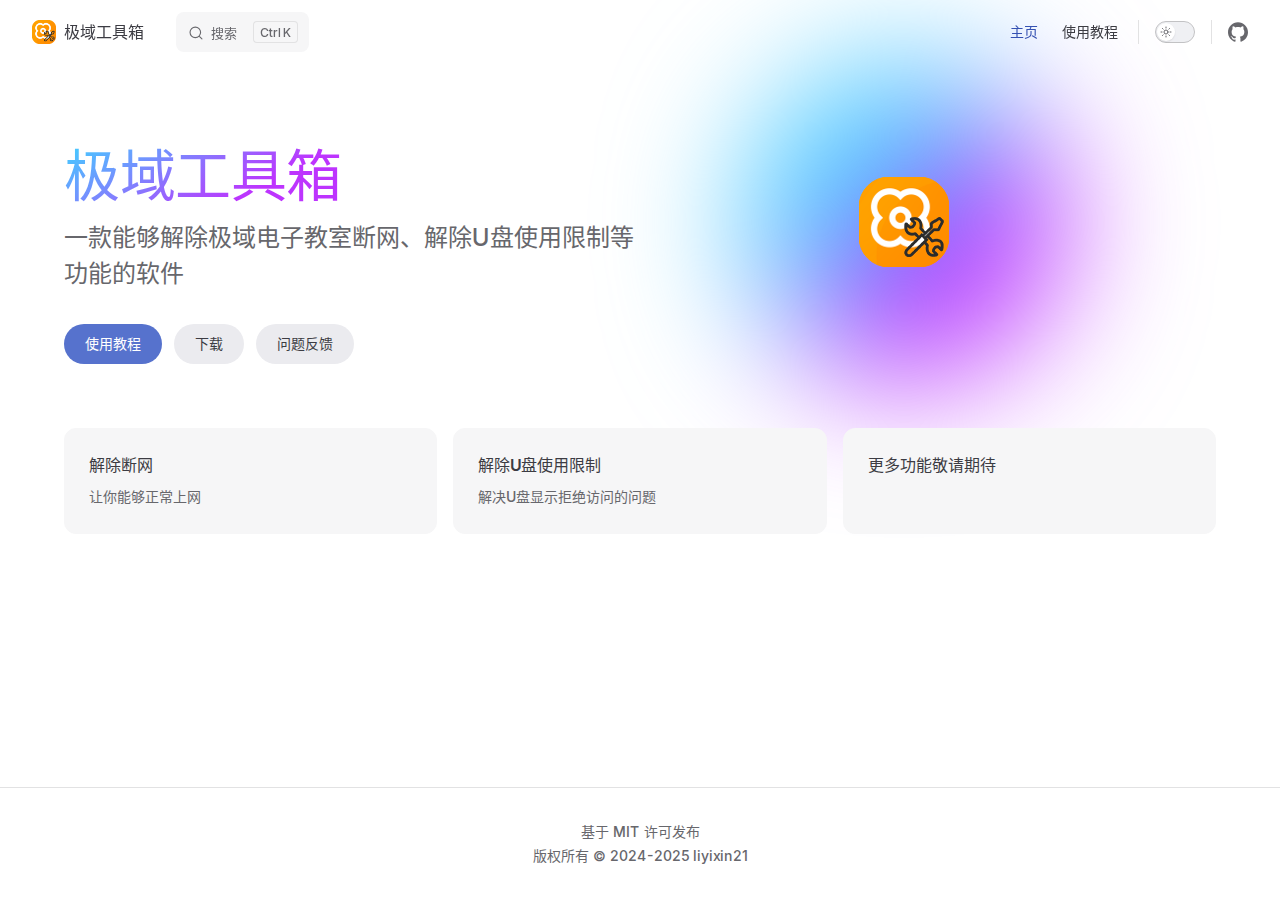
==== commit 65cd0192: "修复表情包" ====
--- a/index.html
+++ b/index.html
@@ -9,9 +9,9 @@
     <link rel="preload stylesheet" href="/assets/style.C6qmIKTF.css" as="style">
     <link rel="preload stylesheet" href="/vp-icons.css" as="style">
     
-    <script type="module" src="/assets/app.DiQWV7Jy.js"></script>
+    <script type="module" src="/assets/app.VSWZz7W2.js"></script>
     <link rel="preload" href="/assets/inter-roman-latin.Di8DUHzh.woff2" as="font" type="font/woff2" crossorigin="">
-    <link rel="modulepreload" href="/assets/chunks/theme.Cp8ZVXkR.js">
+    <link rel="modulepreload" href="/assets/chunks/theme.CeUIyMQo.js">
     <link rel="modulepreload" href="/assets/chunks/framework.BOWM8LXU.js">
     <link rel="modulepreload" href="/assets/index.md.DyAnBGZ9.lean.js">
     <link rel="icon" href="/logo.png">
